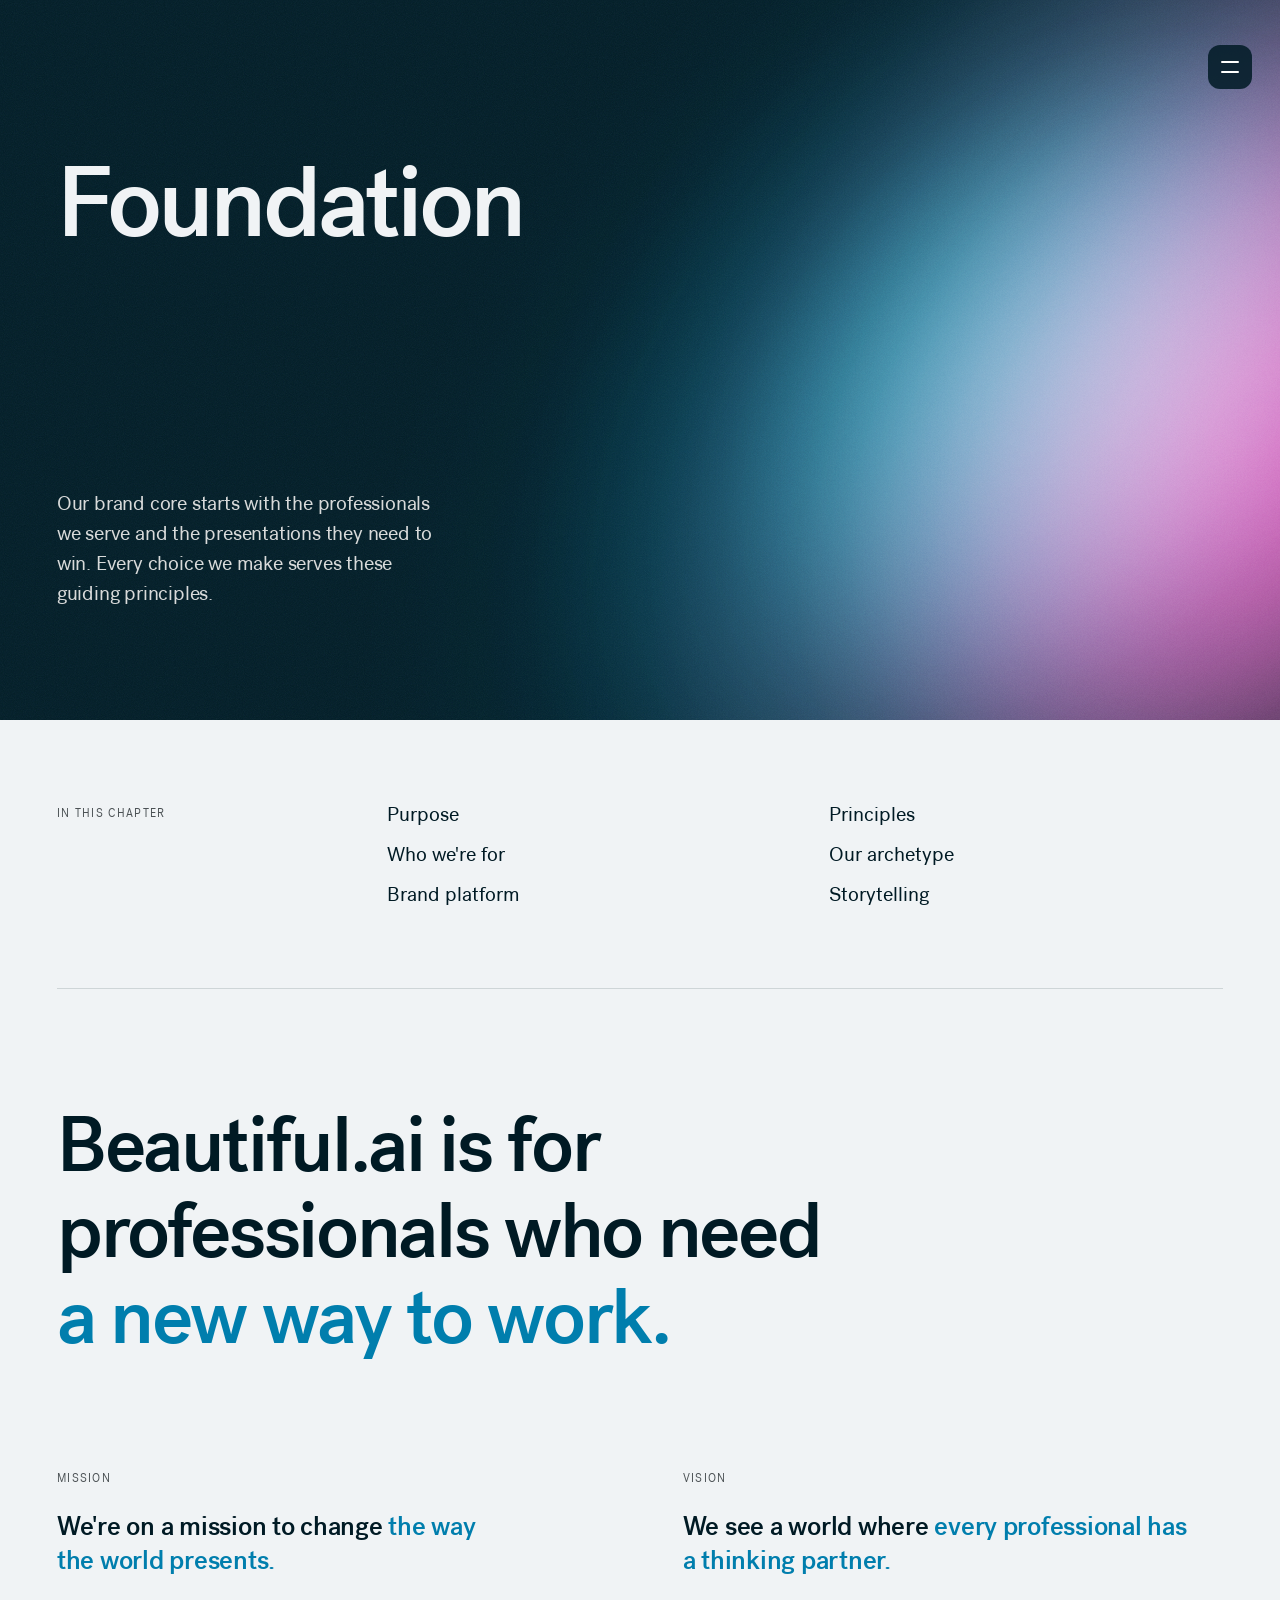
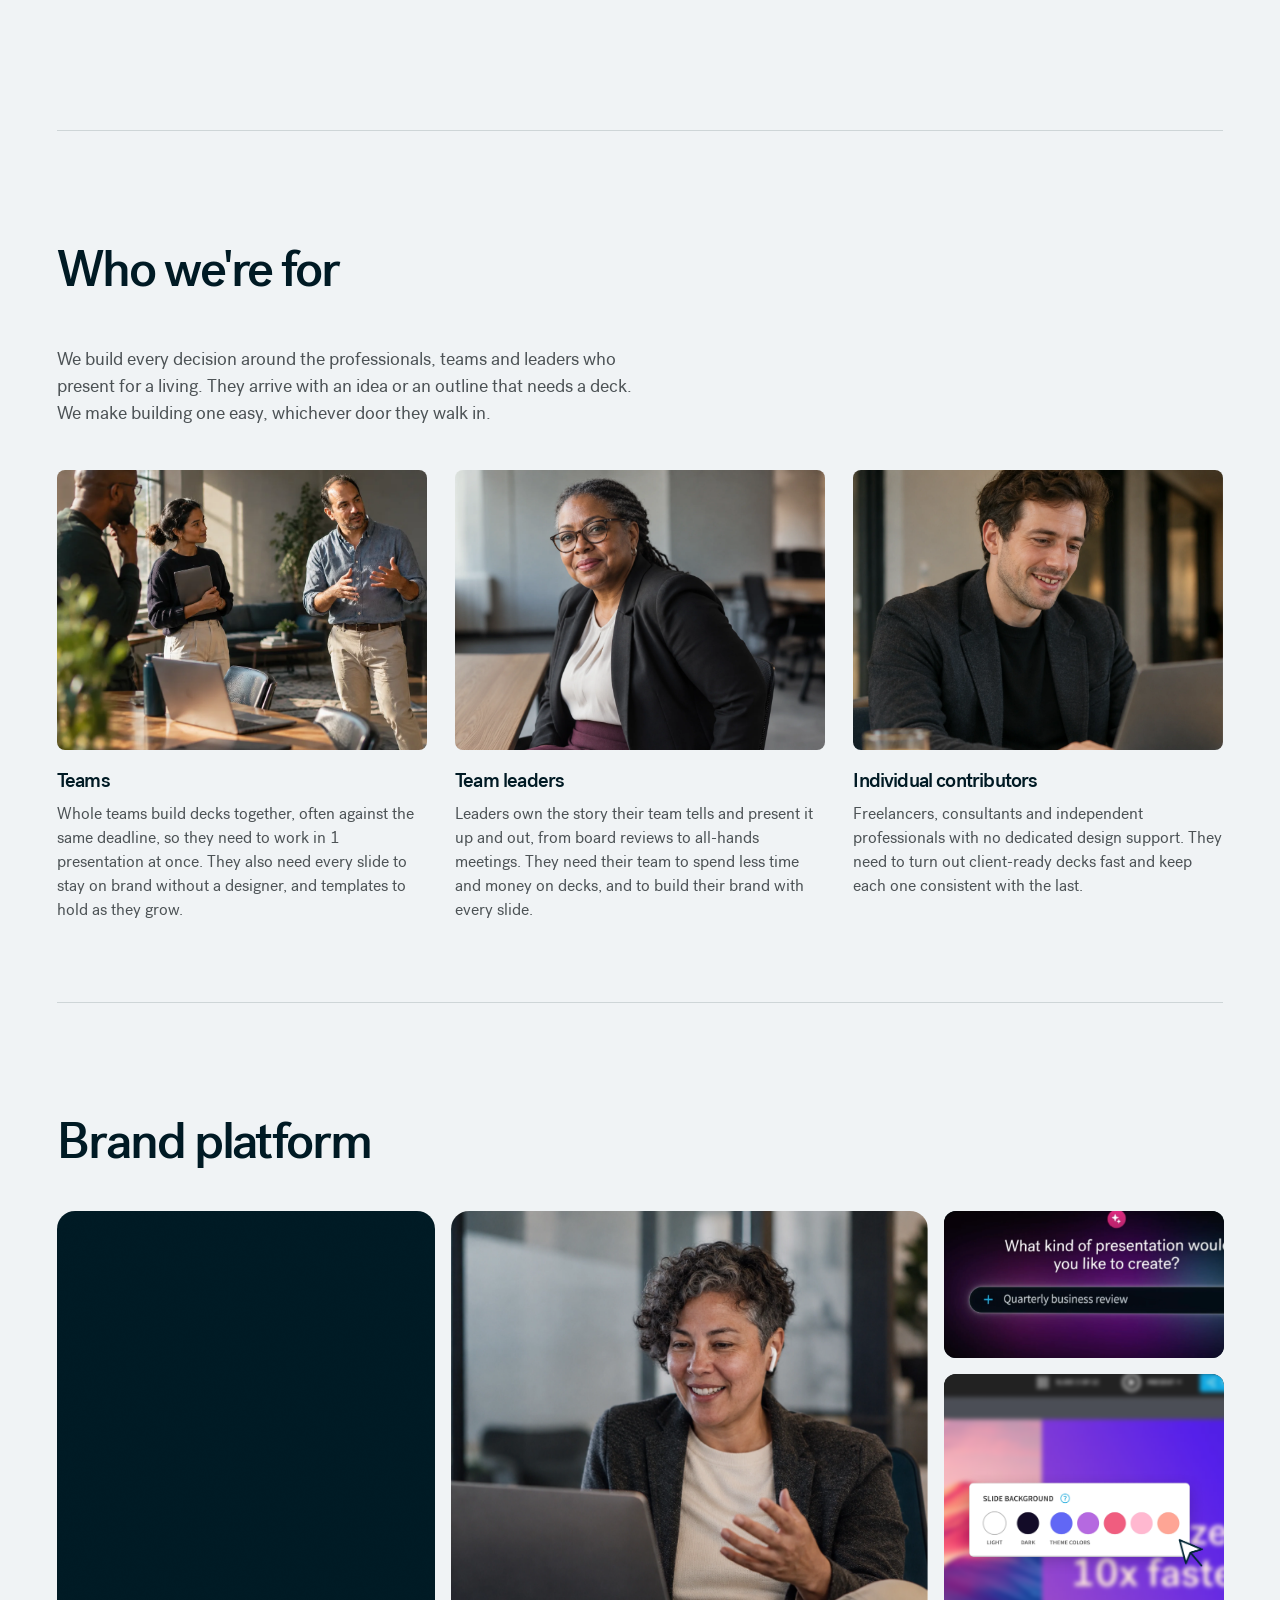
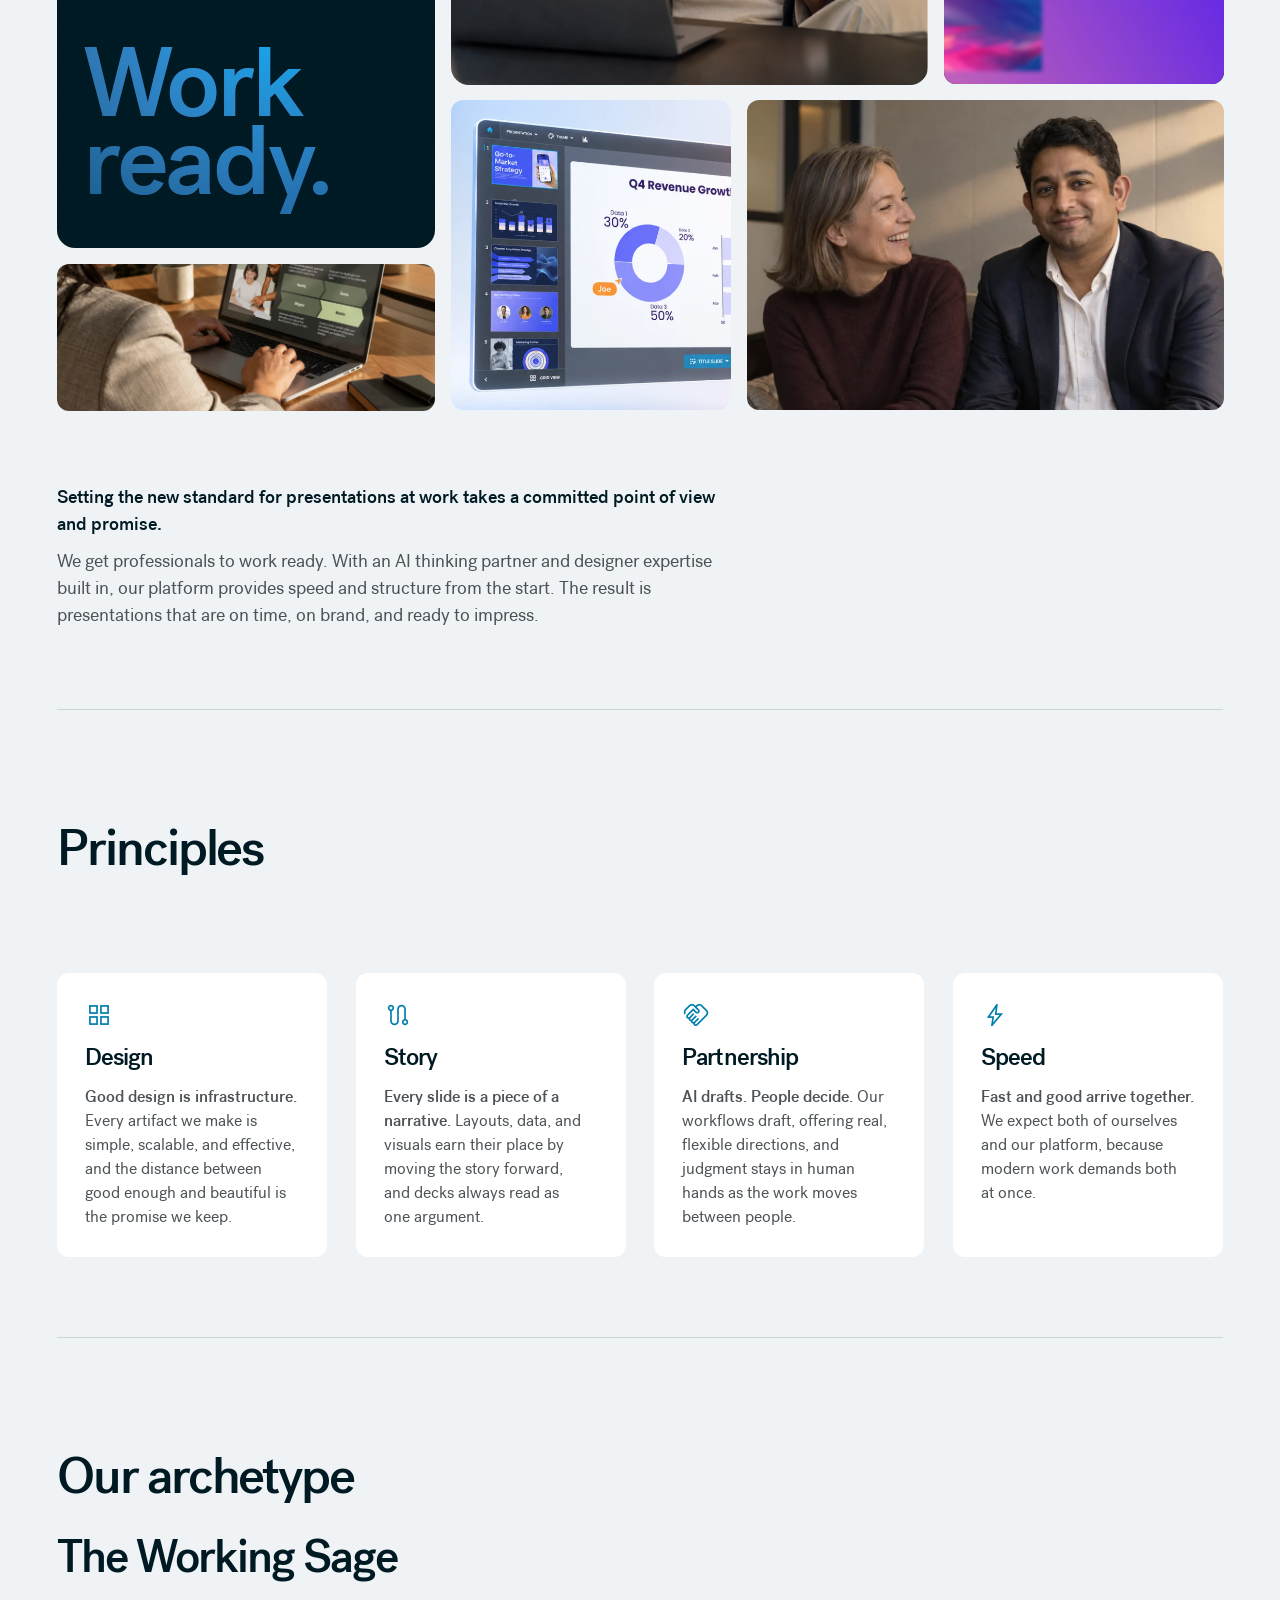
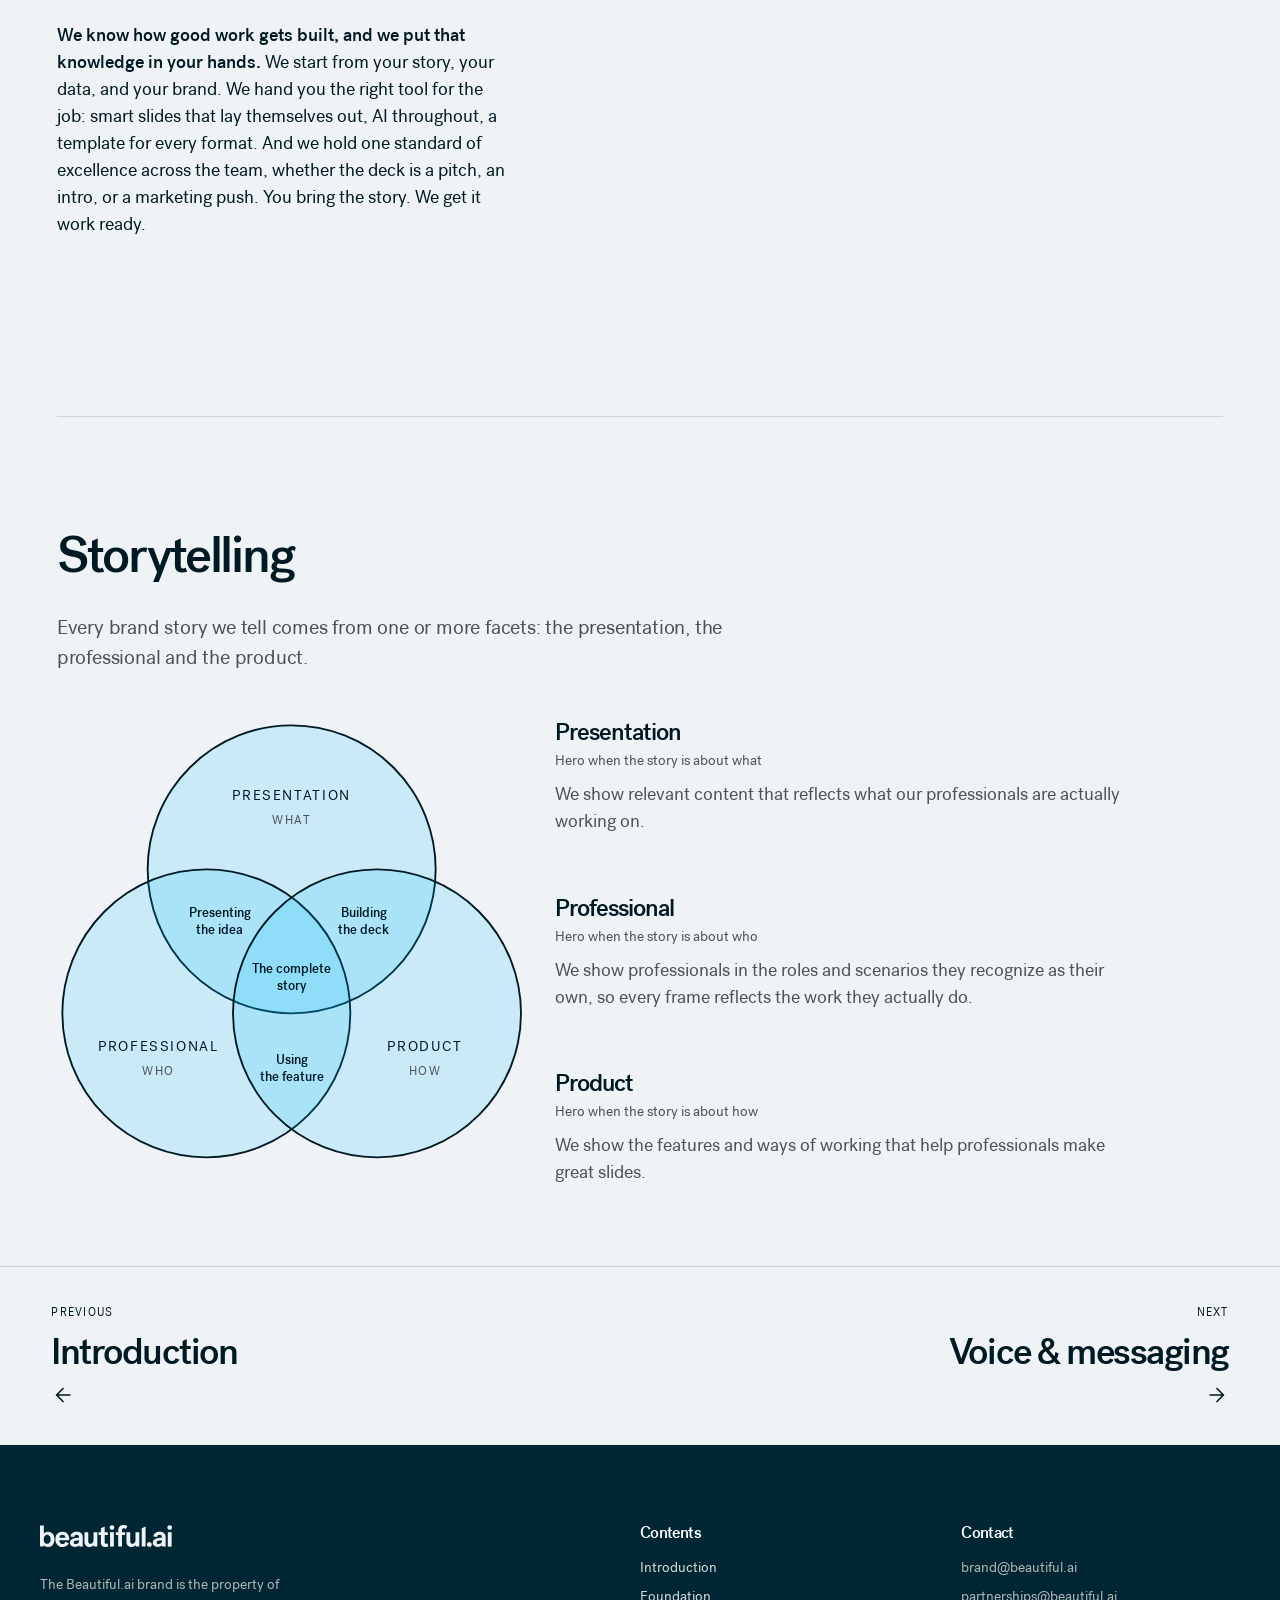
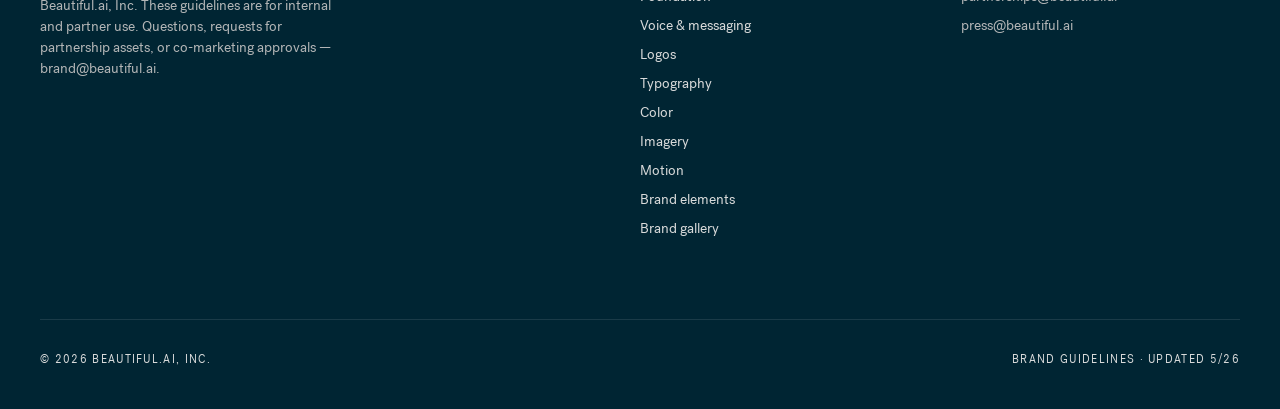
==== beautifulai/01-foundation.html @ 423045b8 "Major split of AD page to more sections" ====
<!DOCTYPE html>
<html lang="en">
<head>
<meta charset="UTF-8">
<meta name="viewport" content="width=device-width, initial-scale=1.0">
<title>Foundation — Beautiful.ai Brand Guidelines</title>
<meta name="description" content="Guidance for setting the new standard for AI presentations.">
<meta property="og:type" content="website">
<meta property="og:title" content="Foundation — Beautiful.ai Brand Guidelines">
<meta property="og:description" content="Guidance for setting the new standard for AI presentations.">
<meta property="og:url" content="https://dannychung1.github.io/beautiful-ai/">
<meta property="og:image" content="https://dannychung1.github.io/beautiful-ai/assets/og-image.png">
<meta property="og:image:width" content="1200">
<meta property="og:image:height" content="630">
<meta property="og:image:alt" content="Beautiful.ai Brand Guidelines cover">
<meta name="twitter:card" content="summary_large_image">
<link rel="stylesheet" href="colors_and_type.css?v=213">
<link rel="stylesheet" href="styles.css?v=213">
<link rel="stylesheet" href="photography.css?v=200">
<link rel="stylesheet" href="white-ground.css?v=213">
<link rel="stylesheet" href="ds-restyle.css?v=305">
<link rel="stylesheet" href="https://fonts.googleapis.com/css2?family=Material+Symbols+Outlined:opsz,wght,FILL,GRAD@24,300,0,0">
<script src="image-slot.js?v=130"></script>
<template id="__bundler_thumbnail"><svg viewBox="0 0 120 120" xmlns="http://www.w3.org/2000/svg"><rect width="120" height="120" fill="#001A24"></rect><circle cx="30" cy="26" r="34" fill="#B4379B" opacity="0.85"></circle><text x="36" y="76" font-family="system-ui, sans-serif" font-size="38" font-weight="600" fill="#F0F3F5">b</text><text x="58" y="76" font-family="system-ui, sans-serif" font-size="38" font-weight="600" fill="#52D0FF">.</text></svg></template>
</head>
<body class="subpage">
<button class="nav-fab" aria-label="Toggle navigation" onclick="toggleNav()"><span class="fab-label">Contents</span><span class="nav-burger"><i></i><i></i></span></button>
<header class="sidenav collapsed">
  <nav>
    <a href="index.html">Introduction</a>
    <a href="01-foundation.html" class="active" aria-current="page">Foundation</a>
    <a href="voice-messaging.html">Voice &amp; messaging</a>
    <a href="02-logos.html">Logos</a>
    <a href="03-typography.html">Typography</a>
    <a href="04-color.html">Color</a>
    <a href="05-art-direction.html">Imagery</a>
    <a href="motion.html">Motion</a>
    <a href="brand-elements.html">Brand elements</a>
    <a href="06-brand-in-use.html">Brand gallery</a>
    <a class="nav-tool" href="Prompt builder.html"><span class="material-symbols-outlined" aria-hidden="true">auto_awesome</span>Photo prompt builder</a>
  </nav>
  <div class="nav-version">Brand Guidelines · Updated 5/26</div>
</header>
<section class="section dark" id="compass" data-screen-label="03 Foundation">
  <div class="chapter-hero"><div class="wrap"><div class="ch-head"><div><h2>Foundation</h2></div></div></div></div>
  <div class="wrap">
    <div class="section-head"><p class="lede">Our brand core starts with the professionals we serve and the presentations they need to win. Every choice we make serves these guiding principles.</p></div>
    <div class="ch-lead ch-lead-sec" data-intro-after><div class="sub-head" id="purpose" data-nav-label="Purpose"></div><p class="ch-lead-text">Beautiful.ai is for professionals who need <em>a new way to work.</em></p></div>

    <div class="mv-pair">
      <p class="mv-item" id="mission" style="max-width:473px;width:456px;height:125px"><span class="eyebrow mv-label">Mission</span>We're on a mission to change <em>the way the world presents.</em></p>
      <p class="mv-item" id="vision" style="max-width:602px;width:522px;height:126px"><span class="eyebrow mv-label">Vision</span>We see a world where <em style="color:var(--color-link)">every professional has a thinking partner.</em></p>
    </div>

    <div class="compass-stack">
      <div class="cx-row cx-solo" id="audience">
        <div>
          <div class="sub-head"><h2>Who we're for</h2></div>
          <p class="cx-note">We build every decision around the professionals, teams and leaders who present for a living. They arrive with an idea or an outline that needs a deck. We make building one easy, whichever door they walk in.</p>
          <div class="aud-cols">
            <figure class="aud-card">
              <div class="ac-frame"><img src="assets/audience-teams.webp" alt="A team talks through a deck together in a sunlit loft office" style="object-position:8% 50%;transform:scale(1.2);transform-origin:50% 45%"></div>
              <figcaption>
                <span class="ac-t">Teams</span>
                <span class="ac-x">Whole teams build decks together, often against the same deadline, so they need to work in 1 presentation at once. They also need every slide to stay on brand without a designer, and templates to hold as they grow.</span>
              </figcaption>
            </figure>
            <figure class="aud-card">
              <div class="ac-frame"><img src="assets/audience-leaders-3.webp" alt="A team leader smiles at her desk in a bright office" style="object-position:50% 30%"></div>
              <figcaption>
                <span class="ac-t">Team leaders</span>
                <span class="ac-x">Leaders own the story their team tells and present it up and out, from board reviews to all-hands meetings. They need their team to spend less time and money on decks, and to build their brand with every slide.</span>
              </figcaption>
            </figure>
            <figure class="aud-card">
              <div class="ac-frame"><img src="assets/audience-individual-5.webp" alt="An independent professional smiles while working on a laptop" style="object-position:50% 25%"></div>
              <figcaption>
                <span class="ac-t">Individual contributors</span>
                <span class="ac-x">Freelancers, consultants and independent professionals with no dedicated design support. They need to turn out client-ready decks fast and keep each one consistent with the last.</span>
              </figcaption>
            </figure>
          </div>
        </div>
      </div>
    </div>

  </div>
</section>

<!-- ════════════════════════════════════════════════
     TAGLINE STATEMENT — REAL WORK READY
     ════════════════════════════════════════════════ -->

<section class="tagline-page" id="realwork" data-screen-label="04 Our position">
  <div class="sub-head tp-label"><h2>Brand platform</h2></div>
  <style>.wrb{display:grid;gap:16px;grid-template-columns:repeat(12,minmax(0,1fr));--r:clamp(80px,11.5vw,166px);grid-auto-rows:var(--r);margin:0 0 var(--gut,16px)}.wrb .t{position:relative;overflow:hidden;border-radius:var(--radius-l);background:var(--color-neutral-lightest)}.wrb .t.lg{border-radius:var(--radius-xl)}.wrb .t>img{position:absolute;inset:0;width:100%;height:100%;object-fit:cover;display:block}.wrb .t.sl{background:var(--color-neutral-darkest);perspective:900px}.wrb .t.sl>img.s{inset:auto;left:50%;top:50%;width:72%;height:auto;aspect-ratio:16/9;object-fit:cover;border-radius:var(--radius-xs);transform:translate(-50%,-50%) rotateY(-12deg) rotateX(5deg);box-shadow:0 18px 40px rgba(0,26,36,.55)}.wrb .free{container-type:inline-size;display:grid;align-content:end}.wrb .free p{margin:0;font-weight:700;letter-spacing:-0.045em;font-size:clamp(48px,34cqi,240px)}@media(max-width:700px){.wrb{grid-template-columns:repeat(6,minmax(0,1fr));--r:28vw}.wrb>*{grid-column:auto/span 3!important;grid-row:auto/span 1!important}.wrb>.free,.wrb>.lg{grid-column:1/-1!important;grid-row:auto/span 2!important}}.wrb .t{background:var(--color-white)}.wrb .word{position:relative;container-type:inline-size;display:grid;align-content:end;padding:clamp(16px,3vw,48px);background:var(--color-neutral-darkest);color:var(--color-white);isolation:isolate}.wrb .word p{margin:0;color:var(--color-white);font-weight:700;line-height:0.95;letter-spacing:-0.04em;font-size:clamp(40px,30cqi,200px)}.wrb .word.shine::before{content:"";position:absolute;inset:0;z-index:-1;pointer-events:none;background:radial-gradient(55% 40% at 92% 6%,color-mix(in oklch,var(--color-blue) 70%,transparent),transparent 70%),radial-gradient(70% 55% at 80% 18%,color-mix(in oklch,var(--color-magenta) 35%,transparent),transparent 72%),linear-gradient(225deg,color-mix(in oklch,var(--color-blue) 22%,transparent),transparent 60%);filter:blur(18px)}@media(max-width:700px){.wrb>.word{grid-column:1/-1!important;grid-row:auto/span 2!important}}.wrb .word[data-spots-text]{background:var(--color-neutral-darkest)!important}.wrb .word[data-spots-text] .cover-mark,.wrb .word[data-spots-text] .cover-dither{visibility:hidden!important}.wrb .word[data-spots-text]>p{position:relative;z-index:3;background:var(--wr-spots,linear-gradient(125deg,var(--color-blue),var(--color-magenta)))!important;background-size:100% 100%!important;background-position:0 0!important;-webkit-background-clip:text!important;background-clip:text!important;color:transparent!important;transition:none!important}.wrb>.t.still:hover>img{scale:1!important}.wrb .t>img.wr-pop{inset:auto;left:-2%;bottom:6%;width:104%;height:auto;object-fit:contain;z-index:2}</style><div class="wrb g R">
<div class="t word lg shine" data-spots-text style="grid-column:1/5;grid-row:1/5"><p>Work<br>ready.</p></div>
<div class="t lg" style="grid-column:5/10;grid-row:1/4"><img src="assets/story-pro-video-call.webp" alt="A professional talks through her deck on a video call" style="object-position:50% 30%;transform:scaleX(-1)"></div>
<div class="t still" style="grid-column:10/13;grid-row:1/2;background:var(--color-neutral-darkest);perspective:900px"><img src="assets/prod-ai-prompt-qbr.webp" alt="Starting a quarterly business review from a prompt with Create with AI" style="object-position:50% 39%;transform:scale(1.6) rotateY(-12deg) rotateX(5deg);transform-origin:30% 55%;inset:auto;left:11%;top:-1%;width:82%;height:88%"></div>
<div class="t" style="grid-column:10/13;grid-row:2/4;background:var(--color-neutral-darker)"><img src="assets/prod-editor-visualize.webp" alt="A slide open in the editor" style="object-position:30% 50%;filter:blur(2px);transform:scale(1.04)"><img class="wr-pop" src="assets/prod-ui-slide-background.webp" alt="The slide background picker with theme colors" style="left:3%;top:31%;bottom:auto;width:91%"></div>
<div class="t" style="grid-column:5/8;grid-row:4/6;container-type:size"><img src="assets/story-product-editor-q4.webp" alt="The editor with 2 collaborators on a chart" style="inset:auto;top:-20cqh;left:calc(max(6cqh, (100cqw - 126.5cqh) / 2) - 37.5cqh);width:200cqh;height:150cqh;max-width:none"></div>
<div class="t" style="grid-column:8/13;grid-row:4/6"><img src="assets/story-pro-pair-sofa.webp" alt="2 professionals review a deck together"></div>
<div class="t" style="grid-column:1/5;grid-row:5/6"><img src="assets/story-pro-hands-keyboard.webp?v=2" alt="A professional's hands on the keyboard as she finishes a slide" style="object-position:52% 74%;transform:scale(1.5);transform-origin:52% 74%"></div>
</div>
  <style>#realwork{background:var(--color-neutral-lightest)}.wrb .word.shine::before{display:none}.wrb .word p{background-size:200% 200%!important;background-position:var(--sx,30%) var(--sy,40%)!important;transition:background-position .9s cubic-bezier(.2,.8,.2,1)}.wrb .word{padding:clamp(12px,2vw,32px)!important}.wrb .word p{font-size:clamp(48px,30cqi,240px)!important;font-weight:500;letter-spacing:-0.03em;line-height:0.8;padding-bottom:0.22em!important;background:radial-gradient(80% 70% at 20% 25%,var(--color-blue),transparent 75%),radial-gradient(80% 80% at 85% 85%,var(--color-magenta),transparent 75%),linear-gradient(125deg,var(--color-blue),var(--color-magenta));-webkit-background-clip:text;background-clip:text;color:transparent!important;padding-bottom:0.06em}.wrb-light .word{background:var(--color-white)!important;box-shadow:var(--shadow-xxsmall)}.wrb+.wrb{margin-top:var(--space-64,64px)}.wrb{perspective:1400px}.wrb>.t>img{transition:scale .6s cubic-bezier(.2,.8,.2,1)}.wrb>.t:hover>img{scale:1.025}.wrb>.t.sl:hover>img.s{scale:1.018}.wrb>.t.sl:hover>img.bg{scale:1}@media(prefers-reduced-motion:reduce){.wrb>.t:hover>img{scale:1}}.wrb>.t{transform-style:preserve-3d}.wrb>.t{transition:transform .6s cubic-bezier(.2,.7,.2,1);will-change:transform}@media(prefers-reduced-motion:reduce){.wrb>.t{transition:none;transform:none!important}}</style><script>(()=>{if(matchMedia("(prefers-reduced-motion: reduce)").matches)return;document.querySelectorAll(".wrb>.t:not(.still)").forEach(t=>{t.addEventListener("pointermove",ev=>{const r=t.getBoundingClientRect(),x=(ev.clientX-r.left)/r.width-.5,y=(ev.clientY-r.top)/r.height-.5;t.style.transition="transform .18s cubic-bezier(.2,.8,.2,1)";t.style.transform=`rotateX(${-y*4}deg) rotateY(${x*4}deg) translateZ(0) scale(1.01)`});if(t.classList.contains("word")){const p=t.querySelector("p");t.addEventListener("pointermove",ev=>{const r=t.getBoundingClientRect();p.style.setProperty("--sx",(100-((ev.clientX-r.left)/r.width)*100).toFixed(1)+"%");p.style.setProperty("--sy",(100-((ev.clientY-r.top)/r.height)*100).toFixed(1)+"%")});t.addEventListener("pointerleave",()=>{p.style.removeProperty("--sx");p.style.removeProperty("--sy")})}t.addEventListener("pointerleave",()=>{t.style.transition="transform .7s cubic-bezier(.3,1.2,.4,1)";t.style.transform=""})})})()</script>
  <div class="tp-body">
    <p><span class="tp-lead">Setting the new standard for presentations at work takes a committed point of view and promise.</span> We get professionals to work ready. With an AI thinking partner and designer expertise built in, our platform provides speed and structure from the start. The result is presentations that are on time, on brand, and ready to impress.</p>
  </div>
</section>



<!-- ════════════════════════════════════════════════
     PRINCIPLES — HOW WE WORK
     ════════════════════════════════════════════════ -->

<section class="section dark" id="values" data-screen-label="05 Principles">
  <div class="wrap">
    <div class="sub-head"><h2>Principles</h2></div>
    <style>
    /* principles as 4 cards: 4 tiles span 3 columns each, 12px radius, white foreground on Gallery Grey */
    #values #principles{display:grid!important;grid-template-columns:repeat(12,minmax(0,1fr));gap:var(--gut,24px)}
    #values #principles .value-row{grid-column:span 3;display:flex!important;flex-direction:column;gap:var(--space-4,16px)!important;margin:0!important;padding:clamp(24px,2.2vw,32px)!important;background:var(--white);border:0;border-radius:12px;box-shadow:none}
    #values #principles .value-row+.value-row{margin-top:0!important}
    #values #principles .value-row>*{grid-column:auto!important;max-width:none;margin-top:0!important}
    #values #principles .vr-head{flex-direction:column;align-items:flex-start;gap:var(--space-4,16px)}
    #values #principles .vr-head .material-symbols-outlined{font-size:28px;transform:none}
    #values #principles .vr-desc{font-size:var(--text-body-m,1rem)}
    @media (max-width:1100px){#values #principles .value-row{grid-column:span 6}}
    @media (max-width:640px){#values #principles .value-row{grid-column:1/-1}}
    </style>
    <div class="compass-stack">
      <div class="cx-row cx-solo">
        <div class="value-list" id="principles">
          <div class="value-row">
            <div class="vr-head"><span class="material-symbols-outlined" aria-hidden="true">grid_view</span><span class="vr-name">Design</span></div>
            <p class="vr-desc"><strong>Good design is infrastructure.</strong> Every artifact we make is simple, scalable, and effective, and the distance between good enough and beautiful is the promise we keep.</p>
          </div>
          <div class="value-row">
            <div class="vr-head"><span class="material-symbols-outlined" aria-hidden="true">route</span><span class="vr-name">Story</span></div>
            <p class="vr-desc"><strong>Every slide is a piece of a narrative.</strong> Layouts, data, and visuals earn their place by moving the story forward, and decks always read as one argument.</p>
          </div>
          <div class="value-row">
            <div class="vr-head"><span class="material-symbols-outlined" aria-hidden="true">handshake</span><span class="vr-name">Partnership</span></div>
            <p class="vr-desc"><strong>AI drafts. People decide.</strong> Our workflows draft, offering real, flexible directions, and judgment stays in human hands as the work moves between people.</p>
          </div>
          <div class="value-row">
            <div class="vr-head"><span class="material-symbols-outlined" aria-hidden="true">bolt</span><span class="vr-name">Speed</span></div>
            <p class="vr-desc"><strong>Fast and good arrive together.</strong> We expect both of ourselves and our platform, because modern work demands both at once.</p>
          </div>
        </div>
      </div>
    </div>
  </div>
</section>

<!-- ════════════════════════════════════════════════
     BRAND ARCHETYPE — THE WORKING SAGE
     ════════════════════════════════════════════════ -->

<section class="section" id="archetype" data-screen-label="06 Brand archetype">
  <div class="wrap">
    <div class="sub-head"><h2>Our archetype</h2></div>
    <div class="arch-split">
      <div class="arch-lead">
        <p class="arch-name">The Working Sage</p>
        <p><strong>We know how good work gets built, and we put that knowledge in your hands.</strong> We start from your story, your data, and your brand. We hand you the right tool for the job: smart slides that lay themselves out, AI throughout, a template for every format. And we hold one standard of excellence across the team, whether the deck is a pitch, an intro, or a marketing push. You bring the story. We get it work ready.</p>
      </div>
      <div class="arch-refs-col">
      <div class="arch-refs">
        <figure><img class="pos-banks" src="assets/ref-banks.jpg" alt="Dr. Louise Banks"><figcaption><span class="ar-name">Dr. Louise Banks</span><span class="ar-src">Arrival (2016)</span><p class="ar-role">Meaning, made usable. Decodes a language no one has read and gives it a structure the command room can act on.</p></figcaption></figure>
        <figure><img src="assets/ref-q.jpg" alt="Q"><figcaption><span class="ar-name">Q</span><span class="ar-src">Bond films</span><p class="ar-role">Ready before you are. Hands you the exact instrument for the job, tested long before the mission.</p></figcaption></figure>
        <figure><img src="assets/ref-sydney.jpg" alt="Sydney Adamu"><figcaption><span class="ar-name">Sydney Adamu</span><span class="ar-src">The Bear (2022)</span><p class="ar-role">Knowledge in motion. Raises the standard across the team, mid-service, without slowing it down.</p></figcaption></figure>
      </div>
      </div>
    </div>
  </div>
</section>


<!-- ════════════════════════════════════════════════
     LOGO
     ════════════════════════════════════════════════ -->

<!-- ════════════════════════════════════════════════
     STORYTELLING — THE THREE LAYERS
     ════════════════════════════════════════════════ -->

<section class="storyhero" id="story" data-screen-label="08 Storytelling">
  <div class="wrap"><div class="sub-head"><h2>Storytelling</h2></div></div>
  <div class="wrap">
    <div class="section-head">
      <p class="lede">Every brand story we tell comes from one or more facets: the presentation, the professional and the product.</p>
    </div>
    <div class="venn-diagram"><div class="vd-figure"><svg viewBox="6 7 88 83" role="img" aria-label="3 overlapping facets: presentation, professional and product. Where they overlap, the story combines them."><circle class="vd-c vd-brand" cx="50" cy="35" r="27"></circle><circle class="vd-c vd-product" cx="34" cy="62" r="27"></circle><circle class="vd-c vd-content" cx="66" cy="62" r="27"></circle><text class="vd-l" x="50" y="22">Presentation</text><text class="vd-t" x="50" y="26.5">What</text><text class="vd-l" x="25" y="69">Professional</text><text class="vd-t" x="25" y="73.5">Who</text><text class="vd-l" x="75" y="69">Product</text><text class="vd-t" x="75" y="73.5">How</text><text class="vd-o" x="36.5" y="44"><tspan x="36.5" dy="0">Presenting</tspan><tspan x="36.5" dy="3.2">the idea</tspan></text><text class="vd-o" x="63.5" y="44"><tspan x="63.5" dy="0">Building</tspan><tspan x="63.5" dy="3.2">the deck</tspan></text><text class="vd-o" x="50" y="71.5"><tspan x="50" dy="0">Using</tspan><tspan x="50" dy="3.2">the feature</tspan></text><text class="vd-o" x="50" y="54.5"><tspan x="50" dy="0">The complete</tspan><tspan x="50" dy="3.2">story</tspan></text><circle class="vd-hit" cx="36.5" cy="45.5" r="6.5" tabindex="0" role="button" aria-label="Presenting the idea: We show a pro sharing or talking through their deck." data-name="Presenting the idea" data-mix="Presentation + Professional" data-desc="We show a pro sharing or talking through their deck."></circle><circle class="vd-hit" cx="63.5" cy="45.5" r="6.5" tabindex="0" role="button" aria-label="Building the deck: We show slides coming together in our platform." data-name="Building the deck" data-mix="Presentation + Product" data-desc="We show slides coming together in our platform."></circle><circle class="vd-hit" cx="50" cy="73" r="6.5" tabindex="0" role="button" aria-label="Using the feature: We show a pro working in our product, with the screen as the hero." data-name="Using the feature" data-mix="Professional + Product" data-desc="We show a pro working in our product, with the screen as the hero."></circle><circle class="vd-hit" cx="50" cy="56" r="6.5" tabindex="0" role="button" aria-label="The complete story: We show a pro using the feature to present the idea." data-name="The complete story" data-mix="All 3 facets" data-desc="We show a pro using the feature to present the idea."></circle></svg><div class="vd-tip" role="tooltip"><span class="vd-ov-name"></span><span class="vd-ov-mix"></span><p></p></div></div><div class="vd-key"><div class="vd-item l-content"><span class="vd-name">Presentation</span><span class="vd-when">Hero when the story is about what</span><p>We show relevant content that reflects what our professionals are actually working on.</p></div><div class="vd-item l-brand"><span class="vd-name">Professional</span><span class="vd-when">Hero when the story is about who</span><p>We show professionals in the roles and scenarios they recognize as their own, so every frame reflects the work they actually do.</p></div><div class="vd-item l-product"><span class="vd-name">Product</span><span class="vd-when">Hero when the story is about how</span><p>We show the features and ways of working that help professionals make great slides.</p></div></div></div>
  </div>
</section>

<script>(function(){var f=document.querySelector('.vd-figure');if(!f)return;var tip=f.querySelector('.vd-tip');function show(c){var r=f.getBoundingClientRect(),b=c.getBoundingClientRect();tip.children[0].textContent=c.dataset.name;tip.children[1].textContent=c.dataset.mix;tip.children[2].textContent=c.dataset.desc;tip.classList.add('is-on');var x=b.left+b.width/2-r.left,w=tip.offsetWidth;tip.style.left=Math.max(0,Math.min(r.width-w,x-w/2))+'px';tip.style.top=(b.bottom-r.top+10)+'px';}function hide(){tip.classList.remove('is-on')}f.querySelectorAll('.vd-hit').forEach(function(c){c.addEventListener('mouseenter',function(){show(c)});c.addEventListener('focus',function(){show(c)});c.addEventListener('mouseleave',hide);c.addEventListener('blur',hide)});})();</script>
<nav class="chapter-nav" aria-label="Chapter navigation">
  <a class="cn-cell cn-prev" href="index.html">
    <span class="cn-dir">Previous</span>
    <span class="cn-title">Introduction</span>
    <span class="cn-arrow material-symbols-outlined" aria-hidden="true">arrow_back</span>
  </a>
  <a class="cn-cell cn-next" href="voice-messaging.html">
    <span class="cn-dir">Next</span>
    <span class="cn-title">Voice &amp; messaging</span>
    <span class="cn-arrow material-symbols-outlined" aria-hidden="true">arrow_forward</span>
  </a>
</nav>
<footer class="footer" data-screen-label="16 Footer">
  <div class="footer-grid">
    <div>
      <img src="assets/beautifulai-logo-white.svg" alt="Beautiful.ai" style="height:22px;margin-bottom:20px">
      <p style="font-size:var(--text-body-s,0.875rem);color:var(--neutral-light);max-width:38ch;margin:0">
        The Beautiful.ai brand is the property of Beautiful.ai, Inc. These
        guidelines are for internal and partner use. Questions, requests for
        partnership assets, or co-marketing approvals — brand@beautiful.ai.
      </p>
    </div>
    <div>
      <h5>Contents</h5>
      <ul>
        <li><a href="index.html">Introduction</a></li>
        <li><a href="01-foundation.html">Foundation</a></li>
        <li><a href="voice-messaging.html">Voice &amp; messaging</a></li>
        <li><a href="02-logos.html">Logos</a></li>
        <li><a href="03-typography.html">Typography</a></li>
        <li><a href="04-color.html">Color</a></li>
        <li><a href="05-art-direction.html">Imagery</a></li>
        <li><a href="motion.html">Motion</a></li>
        <li><a href="brand-elements.html">Brand elements</a></li>
        <li><a href="06-brand-in-use.html">Brand gallery</a></li>
      </ul>
    </div>
    
    <div>
      <h5>Contact</h5>
      <ul>
        <li>brand@beautiful.ai</li>
        <li>partnerships@beautiful.ai</li>
        <li>press@beautiful.ai</li>
      </ul>
    </div>
  </div>
  <div class="footer-bottom">
    <span>© 2026 Beautiful.ai, Inc.</span>
    <span>Brand Guidelines · Updated 5/26</span>
  </div>
</footer>
<script src="site.js?v=150"></script>
<script>
(function(){
  const sec=document.getElementById('realwork');if(!sec)return;
  if(window.matchMedia('(prefers-reduced-motion: reduce)').matches)return;
  let ticking;
  function move(){
    const r=sec.getBoundingClientRect();
    if(r.bottom<0||r.top>window.innerHeight)return;
    const p=(window.innerHeight/2-(r.top+r.height/2))/window.innerHeight;
    sec.style.setProperty('--par',(p*120).toFixed(1)+'px');
  }
  window.addEventListener('scroll',function(){if(ticking)return;ticking=requestAnimationFrame(function(){ticking=null;move();});},{passive:true});
  window.addEventListener('resize',move);move();
})();
</script>
<script src="wr-spread.js?v=130"></script>
<script src="wr-arrange.js?v=130"></script>
<script src="ch-spots.js?v=26"></script><script>(()=>{const t=document.querySelector(".wrb .word[data-spots-text]");if(!t)return;const p=t.querySelector("p");function tick(){const a=t.querySelector(".cover-mark:not(.alt)"),b=t.querySelector(".cover-mark.alt");if(a&&b){const pr=p.getBoundingClientRect(),ra=a.getBoundingClientRect(),rb=b.getBoundingClientRect();const c=r=>[((r.left+r.width/2-pr.left)/pr.width*100).toFixed(1),((r.top+r.height/2-pr.top)/pr.height*100).toFixed(1)];const A=c(ra),B=c(rb),sa=(ra.width/pr.width*45).toFixed(0),sb=(rb.width/pr.width*45).toFixed(0);p.style.setProperty("--wr-spots",`radial-gradient(${sa}% ${sa*pr.width/pr.height|0}% at ${A[0]}% ${A[1]}%,#00B9FF,transparent 70%),radial-gradient(${sb}% ${sb*pr.width/pr.height|0}% at ${B[0]}% ${B[1]}%,#DB2475,transparent 70%),linear-gradient(125deg,color-mix(in oklch,#00B9FF 35%,#001A24),color-mix(in oklch,#DB2475 35%,#001A24))`)}requestAnimationFrame(tick)}requestAnimationFrame(tick)})()</script>
<script src="rhythm.js?v=13"></script>
<script src="site-reveal.js?v=1"></script>
<script>window.COPY_EDITS = /*EDITMODE-BEGIN*/{}/*EDITMODE-END*/;</script>
<script src="copy-edit.js?v=2" defer></script>
</body>
</html>
---- beautifulai/colors_and_type.css ----
/**
 * BAI Design System — Colors & Typography
 * Source: Marketing DS (Relume v3.6) Figma file
 *
 * Fonts: Post Grotesk (local files in fonts/) for everything — no other typefaces.
 */

@import url('https://fonts.googleapis.com/css2?family=Material+Symbols+Outlined:opsz,wght,FILL,GRAD@20..48,100..700,0..1,-50..200');

@import url('bai-spotlight.css');

/* Post Grotesk — brand font files */
@font-face {
  font-family: 'Post Grotesk';
  src: url('fonts/PostGrotesk-Light.woff') format('woff');
  font-weight: 300;
  font-style: normal;
  font-display: swap;
}
@font-face {
  font-family: 'Post Grotesk';
  src: url('fonts/PostGrotesk-Book.woff') format('woff');
  font-weight: 400;
  font-style: normal;
  font-display: swap;
}
@font-face {
  font-family: 'Post Grotesk';
  src: url('fonts/PostGrotesk-Medium.woff') format('woff');
  font-weight: 500;
  font-style: normal;
  font-display: swap;
}
@font-face {
  font-family: 'Post Grotesk';
  src: url('fonts/PostGrotesk-Bold.woff') format('woff');
  font-weight: 700;
  font-style: normal;
  font-display: swap;
}


/* ─────────────────────────────────────────────
   PRIMITIVE COLOR TOKENS
   Source: Figma Variables panel (confirmed May 2026)
   ───────────────────────────────────────────── */
:root {
  /* Neutrals — confirmed from Figma Variables panel */
  --color-white:                  #FFFFFF;
  --color-neutral-lightest:       #F0F3F5;
  --color-neutral-lighter:        #D8DADA;
  --color-neutral-light:          #B2B5B6;
  --color-neutral:                #7F8486;
  --color-neutral-dark:           #4C5255;
  --color-neutral-darker:         #192125;
  --color-neutral-darkest:        #001A24;

  /* Blues — confirmed from Figma Variables panel + logo SVG */
  --color-blue-lightest:          #E5F8FF;
  --color-blue-lighter:           #CCF1FF;
  --color-blue-light:             #52D0FF;
  --color-blue:                   #00B9FF; /* PRIMARY accent ★ */
  --color-blue-dark:              #0094CC;
  --color-blue-darker-rollover:   #007EAD;
  --color-blue-darker:            #004A66;
  --color-blue-darkest:           #002533;

  /* Oranges — confirmed from Figma Variables panel */
  --color-orange-lightest:        #FFEFEC;
  --color-orange-lighter:         #FFDFDA;
  --color-orange-light:           #FF917E;
  --color-orange:                 #FF6347;
  --color-orange-dark:            #CC4F38;
  --color-orange-darker:          #66271C;
  --color-orange-darkest:         #4C1D15;

  /* Magentas — confirmed from Figma Variables panel */
  --color-magenta-lightest:       #FBE9F1;
  --color-magenta-lighter:        #F7D3E3;
  --color-magenta-light:          #E5659E;
  --color-magenta:                #DB2475;
  --color-magenta-dark:           #AF1C5D;
  --color-magenta-darker:         #570E2E;
  --color-magenta-darkest:        #410A23;

  /* Greens — confirmed from Figma Variables panel */
  --color-green-lightest:         #F4F8EC;
  --color-green-lighter:          #EAF1DA;
  --color-green-light:            #B5CF7E;
  --color-green:                  #96BB47;
  --color-green-dark:             #789538;
  --color-green-darker:           #3C4A1C;
  --color-green-darkest:          #2D3815;

  /* Ambers — tonal ramp from brand amber #FA901F (tone 0–100, L·C·H) */
  --color-amber-100:                 #FFEC9F; /* L·C·H 93 · 39 · 96 */
  --color-amber-99:                  #FFE99B; /* L·C·H 92 · 40 · 94 */
  --color-amber-95:                  #FFDC8A; /* L·C·H 89 · 44 · 87 */
  --color-amber-90:                  #FFCD76; /* L·C·H 85 · 50 · 81 */
  --color-amber-80:                  #FFAF50; /* L·C·H 77 · 62 · 70 */
  --color-amber-70:                  #F89228; /* L·C·H 69 · 73 · 64 */
  --color-amber-60:                  #DA7700; /* L·C·H 59 · 74 · 64 */
  --color-amber-50:                  #BB5E00; /* L·C·H 50 · 67 · 60 */
  --color-amber-40:                  #9B4600; /* L·C·H 40 · 59 · 57 */
  --color-amber-30:                  #7B3000; /* L·C·H 30 · 51 · 53 */
  --color-amber-20:                  #5B1D00; /* L·C·H 20 · 40 · 48 */
  --color-amber-10:                  #3C0D00; /* L·C·H 10 · 27 · 37 */
  --color-amber-0:                   #000000; /* L·C·H 0 · 0 · 0 */

  /* Aliases for convenience */
  --color-accent:                 var(--color-blue);
  --color-accent-hover:           var(--color-blue-dark);
  --color-blue-accent:            var(--color-blue);                 /* Primary button fill, #001A24 text (8.0:1 AAA) */
  --color-link:                   var(--color-blue-darker-rollover); /* Blue text/icons on LIGHT bg (AA) */
  --color-link-on-dark:           var(--color-blue);                 /* Blue text/icons on DARK bg (8.0:1 AAA on #001A24) */
  --color-amber:                  #FA901F;                           /* Brand amber ★ — data/status; end stop of cover headline gradient */
  --color-amber-ink:              var(--color-amber-40);             /* Amber text/icons on LIGHT bg (6.42:1 AA) */
  --color-green-ink:              #4F7A1F;                           /* Green text on light (AA) */
  --color-text-muted:             var(--color-neutral-dark);
  --color-text-muted-on-dark:     rgba(255, 255, 255, 0.75);        /* Muted text on dark — minimum */
  --color-text:                   var(--color-neutral-darkest);
  --color-bg:                     var(--color-white);
  --color-bg-subtle:              var(--color-neutral-lightest);
  --color-border:                 var(--opacity-neutral-darkest-10);

  /* Opacity tokens — from Figma Variables (Opacity/…) */
  --opacity-transparent:          rgba(255, 255, 255, 0);
  --opacity-neutral-darkest-5:    rgba(0, 9, 13, 0.05);
  --opacity-neutral-darkest-10:   rgba(0, 9, 13, 0.10);
  --opacity-neutral-darkest-15:   rgba(0, 9, 13, 0.15);
  --opacity-neutral-darkest-20:   rgba(0, 9, 13, 0.20);
  --opacity-neutral-darkest-30:   rgba(0, 9, 13, 0.30);
  --opacity-neutral-darkest-40:   rgba(0, 9, 13, 0.40);
  --opacity-neutral-darkest-50:   rgba(0, 9, 13, 0.50);
  --opacity-neutral-darkest-60:   rgba(0, 9, 13, 0.60);
  --opacity-white-5:              rgba(255, 255, 255, 0.05);
  --opacity-white-10:             rgba(255, 255, 255, 0.10);
  --opacity-white-15:             rgba(255, 255, 255, 0.15);
  --opacity-white-20:             rgba(255, 255, 255, 0.20);
  --opacity-white-30:             rgba(255, 255, 255, 0.30);
  --opacity-white-40:             rgba(255, 255, 255, 0.40);
  --opacity-white-50:             rgba(255, 255, 255, 0.50);
  --opacity-white-60:             rgba(255, 255, 255, 0.60);
  --color-neutral-lighter-aa:     rgba(216, 218, 218, 0.4);

  /* ─────────────────────────────────────────────
     SEMANTIC COLOR TOKENS (Color Schemes)
     Source: Figma Variables panel — confirmed
     ───────────────────────────────────────────── */

  /* Scheme 1 — Light (default) */
  --scheme1-bg:              var(--color-neutral-lightest);
  --scheme1-fg:              var(--color-white);
  --scheme1-text:            var(--color-neutral-darkest);
  --scheme1-border:          var(--opacity-neutral-darkest-15);
  --scheme1-accent:          var(--color-neutral-darkest);

  /* Scheme 2 — Blue Darkest */
  --scheme2-bg:              var(--color-blue-darkest);
  --scheme2-fg:              var(--color-blue-darker);
  --scheme2-text:            var(--color-white);
  --scheme2-border:          var(--opacity-white-20);
  --scheme2-accent:          var(--color-white);

  /* Scheme 3 — Blue */
  --scheme3-bg:              var(--color-blue);
  --scheme3-fg:              var(--color-white);
  --scheme3-text:            var(--color-neutral-darkest);
  --scheme3-border:          var(--opacity-white-20);
  --scheme3-accent:          var(--color-neutral-darkest);

  /* Scheme 4 — Dark */
  --scheme4-bg:              var(--color-neutral-darkest);
  --scheme4-fg:              var(--color-neutral-darker);
  --scheme4-text:            var(--color-white);
  --scheme4-border:          var(--opacity-white-20);
  --scheme4-accent:          var(--color-blue);

  /* Scheme 5 — Neutral Lightest */
  --scheme5-bg:              var(--color-neutral-lightest);
  --scheme5-fg:              var(--color-white);
  --scheme5-text:            var(--color-neutral-darkest);
  --scheme5-border:          var(--opacity-neutral-darkest-15);
  --scheme5-accent:          var(--color-neutral-darkest);

  /* ─────────────────────────────────────────────
     BORDER RADIUS TOKENS
     ───────────────────────────────────────────── */
  --radius-xxl: 30px;   /* Full-width / 1-column elements */
  --radius-xl:  18px;   /* 2-column elements */
  --radius-l:   12px;   /* 3–4 column elements */
  --radius-m:    8px;   /* Small cards */
  --radius-s:    6px;   /* Buttons, tabs */
  --radius-xs:   4px;   /* Tags, badges, arrow buttons */
  --radius-pill: 999px; /* Pill/tag shapes */

  /* ─────────────────────────────────────────────
     SHADOW TOKENS
     ───────────────────────────────────────────── */
  --shadow-xxsmall: 0 1px 2px rgba(0, 0, 0, 0.05);
  --shadow-xsmall:  0 1px 3px rgba(0, 0, 0, 0.10);
  --shadow-small:   0 2px 4px rgba(0, 0, 0, 0.10);
  --shadow-medium:  0 4px 8px rgba(0, 0, 0, 0.10);
  --shadow-large:   0 8px 16px rgba(0, 0, 0, 0.10);
  --shadow-xlarge:  0 12px 24px rgba(0, 0, 0, 0.15);
  --shadow-xxlarge: 0 16px 40px rgba(0, 0, 0, 0.15);

  /* ─────────────────────────────────────────────
     TYPOGRAPHY TOKENS
     ───────────────────────────────────────────── */

  /* Families */
  --font-heading: 'Post Grotesk', sans-serif;
  --font-body:    'Post Grotesk', sans-serif;
  --font-mono:    'Post Grotesk', monospace; /* No mono family — alias only */

  /* Type scale — Desktop */
  /* Display sizes: hero statements, big numbers, slides. Max 1 per view. */
  --text-display-1-size: 9rem;  /* 144px */
  --text-display-1-lh:   1.05;
  --text-display-2-size: 7rem;  /* 112px */
  --text-display-2-lh:   1.05;
  --text-display-3-size: 5.5rem;/* 88px */
  --text-display-3-lh:   1.10;
  --ls-display:          -0.03em;
  --text-h1-size:   4.5rem;    /* 72px */
  --text-h1-lh:     1.0;
  --text-h2-size:   3.625rem;  /* 58px */
  --text-h2-lh:     1.0;
  --text-h3-size:   2.875rem;  /* 46px */
  --text-h3-lh:     1.0;
  --text-h4-size:   2.3125rem; /* 37px */
  --text-h4-lh:     1.0;
  --text-h5-size:   1.875rem;  /* 30px */
  --text-h5-lh:     1.0;
  --text-h6-size:   1.5rem;    /* 24px */
  --text-h6-lh:     1.0;
  --text-body-xl:   1.25rem;   /* 20px */
  --text-body-l:    1.125rem;  /* 18px */
  --text-body-m:    1rem;      /* 16px */
  --text-body-s:    0.875rem;  /* 14px */
  --text-body-xs:   0.75rem;   /* 12px */
  --text-body-lh:   1.50;

  /* Font weights */
  --fw-light:    300; /* @kind font */
  --fw-book:     400; /* @kind font */
  --fw-medium:   500; /* @kind font */
  --fw-bold:     700; /* @kind font */

  /* Letter spacing */
  --ls-tight:  -0.04em;
  --ls-snug:   -0.01em;
  --ls-normal:  0em;

  /* ─────────────────────────────────────────────
     SPACING TOKENS
     ───────────────────────────────────────────── */
  --space-1:   4px;
  --space-2:   8px;
  --space-3:  12px;
  --space-4:  16px;
  --space-5:  20px;
  --space-6:  24px;
  --space-8:  32px;
  --space-10: 40px;
  --space-12: 48px;
  --space-16: 64px;
  --space-20: 80px;
  --space-24: 96px;
  --space-32: 128px;

  /* Section padding (vertical, between page sections) */
  --padding-section-large:  112px;
  --padding-section-medium:  80px;
  --padding-section-small:   48px;

  /* Content padding (inside cards, panels, containers) */
  --content-padding-large:   48px;
  --content-padding-medium:  32px;
  --content-padding-regular: 24px;
  --content-padding-small:   16px;
  --content-padding-xsmall:  12px;
}

/* ─────────────────────────────────────────────
   MOBILE TYPE SCALE OVERRIDES
   ───────────────────────────────────────────── */
@media (max-width: 768px) {
  :root {
    --text-display-1-size: 4.5rem;  /* 72px */
    --text-display-2-size: 4rem;    /* 64px */
    --text-display-3-size: 3.5rem;  /* 56px */
    --text-h1-size:  3rem;    /* 48px */
    --text-h2-size:  2.5rem;  /* 40px */
    --text-h3-size:  2rem;    /* 32px */
    --text-h4-size:  1.5rem;  /* 24px */
    --text-h5-size:  1.25rem; /* 20px */
    --text-h6-size:  1.125rem;/* 18px */
  }
}

/* ─────────────────────────────────────────────
   SEMANTIC ELEMENT STYLES
   ───────────────────────────────────────────── */
*, *::before, *::after { box-sizing: border-box; }

body {
  font-family: var(--font-body);
  font-size: var(--text-body-m);
  line-height: var(--text-body-lh);
  color: var(--color-neutral-darkest);
  background: var(--color-white);
  -webkit-font-smoothing: antialiased;
  text-wrap: pretty;
}

/* Labels / eyebrows — the only uppercase text. */
.label, .eyebrow {
  font-family: var(--font-body);
  font-weight: var(--fw-book);
  font-size: 0.75rem;
  line-height: 1.4;
  text-transform: uppercase;
  letter-spacing: 0.12em;
}
.label-s { font-size: 0.6875rem; }

.display-1, .display-2, .display-3 {
  font-family: var(--font-heading);
  font-weight: var(--fw-medium);
  letter-spacing: var(--ls-display);
  color: var(--color-neutral-darkest);
  text-wrap: balance;
}
.display-1 { font-size: var(--text-display-1-size); line-height: var(--text-display-1-lh); }
.display-2 { font-size: var(--text-display-2-size); line-height: var(--text-display-2-lh); }
.display-3 { font-size: var(--text-display-3-size); line-height: var(--text-display-3-lh); }

h1, .h1 {
  font-family: var(--font-heading);
  font-size: var(--text-h1-size);
  line-height: var(--text-h1-lh);
  font-weight: var(--fw-medium);
  letter-spacing: var(--ls-tight);
  color: var(--color-neutral-darkest);
}

h2, .h2 {
  font-family: var(--font-heading);
  font-size: var(--text-h2-size);
  line-height: var(--text-h2-lh);
  font-weight: var(--fw-medium);
  letter-spacing: var(--ls-tight);
  color: var(--color-neutral-darkest);
}

h3, .h3 {
  font-family: var(--font-heading);
  font-size: var(--text-h3-size);
  line-height: var(--text-h3-lh);
  font-weight: var(--fw-medium);
  letter-spacing: var(--ls-snug);
  color: var(--color-neutral-darkest);
}

h4, .h4 {
  font-family: var(--font-heading);
  font-size: var(--text-h4-size);
  line-height: var(--text-h4-lh);
  font-weight: var(--fw-medium);
  letter-spacing: var(--ls-snug);
  color: var(--color-neutral-darkest);
}

h5, .h5 {
  font-family: var(--font-heading);
  font-size: var(--text-h5-size);
  line-height: var(--text-h5-lh);
  font-weight: var(--fw-medium);
  color: var(--color-neutral-darkest);
}

h6, .h6 {
  font-family: var(--font-heading);
  font-size: var(--text-h6-size);
  line-height: var(--text-h6-lh);
  font-weight: var(--fw-medium);
  color: var(--color-neutral-darkest);
}

p {
  font-family: var(--font-body);
  font-size: var(--text-body-m);
  line-height: var(--text-body-lh);
  font-weight: var(--fw-book);
  color: var(--color-neutral-darkest);
}

.text-large  { font-size: var(--text-body-xl); }
.text-medium { font-size: var(--text-body-l); }
.text-regular{ font-size: var(--text-body-m); }
.text-small  { font-size: var(--text-body-s); }
.text-tiny   { font-size: var(--text-body-xs); }

.tagline {
  font-family: var(--font-body);
  font-size: var(--text-body-m);
  font-weight: var(--fw-medium);
  line-height: var(--text-body-lh);
  color: var(--color-neutral-darkest);
}

code, pre, .mono {
  font-family: var(--font-body);
  font-variant-numeric: tabular-nums;
  font-size: 0.875em;
}

/* ─────────────────────────────────────────────
   BUTTON BASE STYLES
   ───────────────────────────────────────────── */
.btn {
  display: inline-flex;
  align-items: center;
  justify-content: center;
  gap: 8px;
  font-family: var(--font-body);
  font-size: var(--text-body-m);
  font-weight: var(--fw-medium);
  line-height: 1.5;
  padding: 10px 24px;
  border-radius: var(--radius-s);
  border: 1px solid transparent;
  cursor: pointer;
  text-decoration: none;
  transition: background 0.2s ease, border-color 0.2s ease, opacity 0.2s ease;
}

.btn-sm {
  padding: 6px 16px;
  font-size: var(--text-body-s);
}

.btn-primary {
  background: var(--color-blue-accent);
  border-color: var(--color-blue-accent);
  color: var(--color-neutral-darkest);
}
.btn-primary:hover {
  background: var(--color-blue-light);
  border-color: var(--color-blue-light);
}

.btn-secondary {
  background: transparent;
  border-color: var(--color-neutral-darkest);
  color: var(--color-neutral-darkest);
}
.btn-secondary:hover {
  background: var(--opacity-neutral-darkest-5);
}

/* Alternate (on dark bg) */
.btn-primary-alt {
  background: var(--color-blue-accent);
  border-color: var(--color-blue-accent);
  color: var(--color-neutral-darkest);
}
.btn-secondary-alt {
  background: transparent;
  border-color: var(--color-white);
  color: var(--color-white);
}
.btn-secondary-alt:hover {
  background: rgba(255, 255, 255, 0.1);
}

.btn-link {
  background: transparent;
  border-color: transparent;
  color: var(--color-neutral-darkest);
  padding-left: 0;
  padding-right: 0;
  text-decoration: underline;
  text-underline-offset: 2px;
}

/* ─────────────────────────────────────────────
   CARD BASE
   ───────────────────────────────────────────── */
.card {
  background: var(--color-white);
  border: 1px solid var(--opacity-neutral-darkest-10);
  border-radius: var(--radius-l);
  box-shadow: var(--shadow-xxsmall);
  padding: var(--content-padding-regular);
}

.card-dark {
  background: var(--color-neutral-darkest);
  border: 1px solid rgba(255, 255, 255, 0.08);
  border-radius: var(--radius-l);
  color: var(--color-white);
  padding: var(--content-padding-regular);
}

/* ─────────────────────────────────────────────
   LAYOUT HELPERS
   ───────────────────────────────────────────── */
.container {
  width: 100%;
  max-width: 1312px;
  margin: 0 auto;
  padding: 0 64px;
}

@media (max-width: 768px) {
  .container { padding: 0 20px; }
}

.section {
  padding: var(--padding-section-medium) 0;
}
.section-lg { padding: var(--padding-section-large) 0; }
.section-sm { padding: var(--padding-section-small) 0; }

.section-dark {
  background: var(--color-neutral-darkest);
  color: var(--color-white);
}

.section-light {
  background: var(--color-neutral-lightest);
}

/* ─────────────────────────────────────────────
   MATERIAL SYMBOLS
   ───────────────────────────────────────────── */
.material-symbols-outlined {
  font-variation-settings: 'FILL' 0, 'wght' 300, 'GRAD' 0, 'opsz' 24;
  font-size: 24px;
  line-height: 1;
  vertical-align: middle;
}
---- beautifulai/styles.css ----
/* ============================================================
   Beautiful.ai — Brand Guidelines
   Built on the BAI Design System
   ============================================================ */

@import url('https://fonts.googleapis.com/css2?family=Material+Symbols+Outlined:opsz,wght,FILL,GRAD@20..48,100..700,0..1,-50..200');

/* Post Grotesk — real brand fonts */
@font-face {
  font-family: 'Post Grotesk';
  src: url('fonts/PostGrotesk-Book.woff') format('woff'),
       url('fonts/PostGrotesk-Book.ttf')  format('truetype'),
       url('fonts/PostGrotesk-Book.otf')  format('opentype');
  font-weight: 400; font-style: normal; font-display: swap;
}
@font-face {
  font-family: 'Post Grotesk';
  src: url('fonts/PostGrotesk-Medium.woff') format('woff'),
       url('fonts/PostGrotesk-Medium.ttf')  format('truetype'),
       url('fonts/PostGrotesk-Medium.otf')  format('opentype');
  font-weight: 500; font-style: normal; font-display: swap;
}
@font-face {
  font-family: 'Post Grotesk';
  src: url('fonts/PostGrotesk-Light.woff') format('woff');
  font-weight: 300; font-style: normal; font-display: swap;
}
@font-face {
  font-family: 'Post Grotesk';
  src: url('fonts/PostGrotesk-Bold.woff') format('woff');
  font-weight: 700; font-style: normal; font-display: swap;
}

:root {
  /* Brand palette (BAI Design System) */
  --white: var(--color-white);
  --cream: var(--color-neutral-lightest);
  --neutral-lighter: var(--color-neutral-lighter);
  --neutral-light: var(--color-neutral-light);
  --neutral: var(--color-neutral);
  --neutral-dark: var(--color-neutral-dark);
  --neutral-darker: var(--color-neutral-darker);
  --ink: var(--color-neutral-darkest);  /* primary ink — the darker blue */
  --neutral-darkest: var(--ink);
  --blue-deepest: var(--color-neutral-darkest);

  --blue-lightest: var(--color-blue-lightest);
  --blue-lighter: var(--color-blue-lighter);
  --blue-light: var(--color-link-on-dark);
  --blue: var(--color-blue);        /* DS --color-blue, starred primary accent */
  --blue-dark: var(--color-blue-dark);   /* DS --color-blue-dark */
  --blue-darker: var(--color-blue-darker);
  --blue-darkest: var(--color-blue-darkest);

  --orange: var(--color-orange);
  --magenta: var(--color-magenta);
  --amber: var(--color-amber);
  --green: var(--color-green);
  --green-ink: var(--color-green-ink);  /* DS green darkened for text on white (4.5:1) */

  --font: var(--font-body);
  /* Monospace usages also resolve to Post Grotesk Book per brand spec */
  --mono: var(--font-body);

  /* Typography weights — exposed to tweaks */
  --fw-display:  var(--fw-medium);  /* hero / cover / largest type    */
  --fw-heading:  var(--fw-medium);  /* h1-h6                          */
  --fw-body:     var(--fw-book);  /* paragraphs / body              */
  --fw-mono:     var(--fw-book);  /* monospace-styled labels        */

  /* Tweakable accent (default = Signal Cyan) */
  --accent:      var(--blue);
  --accent-soft: var(--blue-light);

  /* Tweakable display letter-spacing */
  --ls-display:  -0.03em;
  --ls-heading:  var(--ls-tight);
}

*, *::before, *::after { box-sizing: border-box; }
html { font-size: clamp(16px, 0.92vw, 20px); }
body {
  margin: 0;
  font-family: var(--font);
  font-weight: var(--fw-body);
  font-size: 1.0625rem;
  line-height: 1.55;
  color: var(--neutral-darkest);
  background: var(--white);
  -webkit-font-smoothing: antialiased;
  text-rendering: optimizeLegibility;
  text-wrap: pretty;
}

a { color: inherit; }
/* --gutter: distance from viewport edge to the 1320px content column — every
   fixed/corner element aligns to it so edges match the rest of the guide */
:root { --nav-width: min(268px, 22vw); --nav-width-collapsed: 64px;
  /* the guide's column grows with the screen instead of stopping at 1320px */
  --content-max: clamp(1320px, 84vw, 2280px);
  --gutter: max(16px, 4vw, calc(50vw - var(--content-max) / 2 + 4vw));
  /* vertical inset never inherits the very large gutters of ultrawide/4K screens */
  --gutter-y: min(var(--gutter), clamp(28px, 5vh, 96px));
  --nav-gap: var(--gutter);
  --section-y: clamp(88px, 7vw, 190px);
  --section-y-tight: clamp(56px, 4.6vw, 124px); }
body { padding-left: 0; padding-right: 0; }

/* ───── Side nav ───── */
.nav-fab {
  display: none;
  position: fixed;
  top: var(--gutter-y);
  /* floats outside the content column, one gutter step into the margin */
  right: max(16px, calc(var(--gutter) / 2));
  z-index: 300;
  width: 44px;
  height: 44px;
  display: flex;
  z-index: 320;
  align-items: center;
  justify-content: center;
  padding: 0;
  border: 1px solid var(--opacity-white-10);
  border-radius: 12px;
  background: color-mix(in oklch,var(--color-neutral-darkest) 34%,transparent);
  backdrop-filter: blur(18px) saturate(1.2);
  -webkit-backdrop-filter: blur(18px) saturate(1.2);
  box-shadow: 0 8px 24px -8px var(--opacity-neutral-darkest-30);
  color: var(--color-white, #fff);
  cursor: pointer;
  transition: background .28s ease, color .28s ease, border-color .28s ease, box-shadow .28s ease;
}
/* two-line hamburger that morphs into an ✕ */
.nav-burger { position: relative; width: 18px; height: 12px; display: block; }
.nav-burger i { position: absolute; left: 0; width: 100%; height: 1.6px; border-radius: 2px; background: currentColor; transition: transform .34s cubic-bezier(.16,.84,.24,1), top .28s cubic-bezier(.16,.84,.24,1); }
.nav-burger i:first-child { top: 0; }
.nav-burger i:last-child { top: 10.4px; }
body:has(.sidenav:not(.collapsed)) .nav-fab { background: transparent; color: #fff; border-color: transparent; box-shadow: none; backdrop-filter: none; -webkit-backdrop-filter: none; }
body:has(.sidenav:not(.collapsed)) .nav-burger i { top: 5.2px; }
body:has(.sidenav:not(.collapsed)) .nav-burger i:first-child { transform: rotate(45deg); }
body:has(.sidenav:not(.collapsed)) .nav-burger i:last-child { transform: rotate(-45deg); }
@media (prefers-reduced-motion: reduce){ .nav-burger i { transition: none; } }
/* desktop hover: cyan halo + lines nudge apart */
@media (hover:hover) and (pointer:fine){
  .nav-fab{transition:background .28s ease,color .28s ease,border-color .28s ease,box-shadow .28s ease,transform .3s cubic-bezier(.16,.84,.24,1)}
  .nav-fab:hover{background:var(--opacity-neutral-darkest-50);border-color:color-mix(in oklch,var(--color-blue) 55%,transparent);color:#fff;transform:translateY(-1px);box-shadow:0 8px 24px -8px var(--opacity-neutral-darkest-40),0 0 0 4px color-mix(in oklch,var(--color-blue) 14%,transparent),0 0 22px color-mix(in oklch,var(--color-blue) 42%,transparent)}
  .nav-fab:active{transform:translateY(0) scale(.97)}
  .nav-fab:focus-visible{outline:none;border-color:color-mix(in oklch,var(--color-blue) 70%,transparent);box-shadow:0 0 0 4px color-mix(in oklch,var(--color-blue) 20%,transparent)}
  .nav-fab:hover .nav-burger i:first-child{top:-1px}
  .nav-fab:hover .nav-burger i:last-child{top:11.4px}
  body:has(.sidenav:not(.collapsed)) .nav-fab:hover .nav-burger i{top:5.2px}
  body:has(.sidenav:not(.collapsed)) .nav-fab:hover{background:color-mix(in oklch,var(--color-neutral-darkest) 34%,transparent);border-color:color-mix(in oklch,var(--color-blue) 55%,transparent)}
}
@media (prefers-reduced-motion: reduce){ .nav-fab,.nav-fab:hover{transform:none;transition:box-shadow .2s ease,border-color .2s ease} }
.nav-toggle {
  width: 28px;
  height: 28px;
  border: 1px solid var(--opacity-neutral-darkest-10);
  border-radius: 6px;
  background: var(--opacity-neutral-darkest-5);
  font-size: 13px;
  cursor: pointer;
  flex-shrink: 0;
}
.nav-head { display: flex; align-items: center; justify-content: space-between; gap: 8px; }
.sidenav.collapsed .nav-head { flex-direction: column; }
.sidenav {
  position: fixed;
  top: var(--gutter-y);
  right: var(--nav-gap);
  bottom: auto;
  left: auto;
  z-index: 100;
  width: var(--nav-width);
  max-height: calc(100vh - var(--gutter-y) * 2);
  display: flex;
  flex-direction: column;
  gap: 20px;
  padding: 56px 44px 56px 32px;
  background: color-mix(in oklch, var(--blue-deepest) 62%, transparent);
  backdrop-filter: blur(26px) saturate(1.2);
  -webkit-backdrop-filter: blur(26px) saturate(1.2);
  border: 1px solid var(--opacity-white-10);
  border-radius: 12px;
  box-shadow: 0 24px 60px -16px var(--opacity-neutral-darkest-50);
  font-size: 13px;
  letter-spacing: -0.005em;
  overflow-y: auto;
  overflow-x: hidden;
  transform-origin: top right;
  transition: opacity .26s ease, transform .3s cubic-bezier(.16,.84,.24,1), visibility .3s;
}
/* short viewports: the nav tightens instead of scrolling */
@media (max-height: 640px) {
  .sidenav { gap: 14px; padding: 32px 40px 32px 28px; }
  .sidenav nav { gap: 10px; }
}
.sidenav.nav-anim:not(.collapsed) { animation: navGrow .42s cubic-bezier(.16,.84,.24,1) both; }
.sidenav.nav-anim:not(.collapsed) .label,
.sidenav.nav-anim:not(.collapsed) .nav-version,
.sidenav.nav-anim:not(.collapsed) nav a span:not(.ch-num) { animation: navFade .34s ease .1s both; }
@keyframes navGrow {
  0% { transform: scale(.82) translate(6px,-6px); opacity: .55; }
  55% { opacity: 1; }
  100% { transform: scale(1) translate(0,0); opacity: 1; }
}

@keyframes navFade { from { opacity: 0; transform: translateX(6px); } to { opacity: 1; transform: none; } }
@media (prefers-reduced-motion: reduce) {
  .sidenav:not(.collapsed), .sidenav:not(.collapsed) .label, .sidenav:not(.collapsed) .nav-version, .sidenav:not(.collapsed) nav a span:not(.ch-num) { animation: none; }
}
.sidenav.collapsed { pointer-events: none; opacity: 0; transform: scale(.9) translate(8px,-8px); visibility: hidden; }
.sidenav.collapsed .label,
.sidenav.collapsed .nav-version,
.sidenav.collapsed nav a span:not(.ch-num) { display: none; }
.sidenav.collapsed nav a { justify-content: center; }
.sidenav.collapsed .brand { justify-content: center; }
.sidenav.collapsed .brand img { height: 22px; }
.sidenav .brand {
  display: flex;
  align-items: center;
  gap: 10px;
  font-weight: 500;
  text-decoration: none;
}
.sidenav .brand img { height: 18px; display: block; }
.nav-toggle { display: none; }
.sidenav .label {
  font-family: var(--mono);
  font-size: 11px;
  font-weight: 400;
  color: var(--neutral-dark);
  text-transform: uppercase;
  letter-spacing: 0.02em;
  margin-top: -8px;
}
.sidenav nav {
  display: flex;
  flex-direction: column;
  gap: 14px;
}
.sidenav nav a {
  text-decoration: none;
  color: var(--neutral-dark);
  font-weight: 500;
  transition: color .15s;
  display: flex;
  align-items: baseline;
  gap: 8px;
}
.sidenav nav a .ch-num {
  font-family: var(--mono);
  font-size: 10px;
  color: var(--neutral);
  font-weight: 400;
}
.sidenav nav a:hover { color: var(--neutral-darkest); }
.sidenav nav a { border-radius: 6px; padding: 5px 8px; margin: 0 -8px; font-size: 16px; }
.sidenav nav a:hover { background: var(--opacity-neutral-darkest-5); }
.nav-icon { width: 16px; height: 16px; flex-shrink: 0; fill: none; stroke: currentColor; stroke-width: 1.6; stroke-linecap: round; stroke-linejoin: round; display: none; }
.sidenav.collapsed .nav-icon { display: block; }
.sidenav.collapsed nav a { position: relative; padding: 8px; }
.sidenav.collapsed nav a .ch-num { display: none; }
.sidenav.collapsed nav a::after {
  content: attr(data-tip);
  position: absolute;
  right: calc(100% + 12px);
  top: 50%;
  transform: translateY(-50%);
  background: var(--neutral-darkest, var(--color-neutral-darkest));
  color: #fff;
  font-size: 12px;
  font-weight: 500;
  white-space: nowrap;
  padding: 6px 10px;
  border-radius: 6px;
  opacity: 0;
  pointer-events: none;
  transition: opacity .12s;
  z-index: 150;
}
.sidenav.collapsed nav a:hover::after { opacity: 1; }
.sidenav .nav-version {
  font-family: var(--mono);
  color: var(--neutral);
  font-size: 11px;
  margin-top: auto;
}

/* ───── Sections ───── */
.section {
  padding: var(--section-y, 120px) 0;
  position: relative;
}
.section.tight { padding: var(--section-y-tight, 80px) 0; }
.section.dark {
  background: var(--neutral-darkest);
  color: var(--white);
}
.section.darkblue {
  background: var(--blue-darkest);
  color: var(--white);
}
.section.cream { background: var(--cream); }
.section.blue {
  background: var(--blue);
  color: var(--neutral-darkest);
}

.wrap {
  max-width: 1440px;
  margin: 0 auto;
  width: 100%;
  padding: 0 2vw;
}
.wrap.narrow { max-width: 920px; }

.eyebrow {
  font-family: var(--mono);
  font-size: 11px;
  font-weight: 400;
  text-transform: uppercase;
  letter-spacing: 0.08em;
  color: var(--neutral-dark);
  display: inline-flex;
  align-items: center;
  gap: 10px;
}
.dark .eyebrow, .darkblue .eyebrow, .blue .eyebrow { color: var(--blue-light); }
.blue .eyebrow { color: var(--neutral-darkest); opacity: .8; }
.eyebrow::before { content: none; }

/* ───── Headings ───── */
.h-display, h1, h2, h3, h4 {
  font-family: var(--font);
  font-weight: var(--fw-heading);
  margin: 0;
  letter-spacing: -0.025em;
  line-height: 1.05;
}
.h-display {
  font-size: clamp(60px, 9vw, 168px);
  font-weight: var(--fw-display);
  letter-spacing: var(--ls-display);
  line-height: 1.0;
  padding-bottom: 0.04em;
}
h1 { font-size: clamp(3rem, 6vw, var(--text-h1-size, 4.5rem)); font-weight: var(--fw-heading); letter-spacing: var(--ls-tight); line-height: var(--text-h1-lh); }
h2 { font-size: clamp(2.5rem, 4.6vw, var(--text-h2-size, 3.625rem)); font-weight: var(--fw-heading); letter-spacing: var(--ls-tight); line-height: var(--text-h2-lh); }
h3 { font-size: clamp(2rem, 3vw, var(--text-h3-size, 2.875rem)); font-weight: var(--fw-heading); letter-spacing: var(--ls-tight); line-height: var(--text-h3-lh); }
h4 { font-size: var(--text-h6-size, 1.5rem); font-weight: var(--fw-heading); letter-spacing: var(--ls-tight); line-height: var(--text-h6-lh); }

.lede {
  font-size: var(--text-body-xl, 1.25rem);
  line-height: var(--text-body-lh, 1.5);
  font-weight: var(--fw-body);
  letter-spacing: -0.012em;
  color: var(--neutral-dark);
  max-width: 720px;
}
.dark .lede, .darkblue .lede { color: var(--neutral-lighter); }
.blue .lede { color: var(--blue-darkest); opacity: .8; }

p { margin: 0 0 1em; }
p:last-child { margin-bottom: 0; }

/* Pretty serif-like italic accents */
em.accent {
  font-style: italic;
  font-weight: var(--fw-body);
}

/* ───── Cover ───── */
.cover {
  min-height: clamp(560px, 88svh, 980px);
  padding: var(--gutter-y) var(--gutter);
  padding-bottom: var(--gutter-y);
  display: grid;
  grid-template-rows: auto 1fr auto;
  align-content: stretch;
  row-gap: clamp(32px, 6vh, 80px);
  background: var(--blue-deepest);
  color: var(--white);
  position: relative;
  overflow: hidden;
}
.cover-top {
  position: relative;
  z-index: 2;
  margin-top: -3px; /* half-leading: aligns the first line's cap with the menu button's top edge */
  min-height: 44px;
  display: flex;
  justify-content: space-between;
  align-items: flex-start;
  /* keep the corner text clear of the fixed hamburger in the top-right corner */
  padding-right: calc(44px + 16px);
  font-family: var(--mono);
  font-size: clamp(9px, 2.4vw, 11px);
  text-transform: uppercase;
  letter-spacing: 0.08em;
  color: var(--neutral-light);
}
.cover-top .col { display: flex; flex-direction: column; gap: 4px; }
.cover-top strong { color: var(--white); font-weight: 500; }
.cover-title { position: relative; z-index: 2; display: flex; align-items: center; min-width: 0; container-type: inline-size; }
.cover-head { margin: 0; color: var(--white); font-size: clamp(75px, 11.25vw, 210px); line-height: 0.95; letter-spacing: -0.035em; }
/* optical alignment: pull each line left by its own glyph side bearing so the B and G
   stems sit on the gutter, not the invisible text-box edge */
/* the headline is lit by the same spring-driven point as the two spotlights:
   brightest where the cursor is, falling off to a legible floor */
.cover-head { --halo: clamp(260px, 30vw, 640px); background-image: radial-gradient(circle at var(--hx, 30%) var(--hy, 50%), #fff 0%, #fff calc(var(--halo) * 0.3), color-mix(in oklch,var(--color-white) 88%,transparent) var(--halo), color-mix(in oklch,var(--color-white) 80%,transparent) calc(var(--halo) * 1.9)); background-repeat: no-repeat; -webkit-background-clip: text; background-clip: text; -webkit-text-fill-color: transparent; }
.cover-head span { display: block; }
.cover-head .l1 { margin-left: -0.081em; }
.cover-head .l2 { margin-left: -0.048em; }
.cover-top .brandmark { flex-direction: row; align-items: flex-start; gap: clamp(12px, 1.4vw, 26px); }
.cover-kicker { padding-top: 2px; color: var(--white); font-weight: 500; white-space: nowrap; }
.cover-title .h-display { color: var(--white); }
.cover-title .h-display .punct { color: var(--accent); font-weight: var(--fw-display); }
.cover-sub{display:flex;flex-direction:column;gap:6px;margin-top:clamp(18px,2vw,32px);font-family:var(--font-body,inherit);font-size:var(--t-lead);font-weight:400;line-height:1.3;letter-spacing:var(--ls-snug,-0.01em);color:var(--scheme2-text)}
.cover-bottom {
  display: flex;
  justify-content: space-between;
  align-items: flex-end;
  gap: clamp(12px, 4vw, 40px);
  font-family: var(--mono);
  font-size: clamp(9px, 2.4vw, 11px);
  text-transform: uppercase;
  letter-spacing: 0.08em;
  color: var(--neutral-light);
  position: relative;
  z-index: 2;
}
.cover-bottom > * { min-width: 0; }
.cover-bottom .right { text-align: right; }
.scroll-cue { animation: scrollCuePulse 2.6s ease-in-out infinite; }
.scroll-arrow { display: inline-block; animation: scrollArrowNudge 2.6s ease-in-out infinite; }
@keyframes scrollCuePulse { 0%, 100% { opacity: 0.7; } 50% { opacity: 1; } }
@keyframes scrollArrowNudge { 0%, 100% { transform: translateY(-1px); opacity: 0.7; } 50% { transform: translateY(2px); opacity: 1; } }
@media (prefers-reduced-motion: reduce) { .scroll-cue, .scroll-arrow { animation: none; } }
/* Large screens: headline column left, version / descriptor copy locked to the
   bottom corners — all mono type reads left to right at every size. */
@media (min-width: 1800px) {
  .cover-bottom > div > div { white-space: nowrap; }
}
/* Two spotlights, each its own layer: they orbit a shared centre, scale in
   and out of depth, and trade z-index as they cross. */
.cover-mark {
  position: absolute;
  inset: -20%;
  pointer-events: none;
  z-index: 1;
  opacity: var(--mo, 1);
  /* screen blends order-independently, so depth needs no stacking swap to fake it */
  mix-blend-mode: screen;
  transform-origin: var(--mx, 80%) var(--my, 20%);
  transform: scale(var(--msc, 1));
  background: radial-gradient(circle at var(--mx, 80%) var(--my, 20%), rgba(0,170,240,0.92), rgba(0,161,232,0.72) 8%, rgba(0,150,220,0.55) 14%, rgba(2,132,196,0.39) 21%, rgba(4,110,165,0.26) 30%, rgba(2,86,131,0.17) 38%, rgba(0,60,95,0.09) 48%, rgba(0,40,66,0.04) 58%, transparent 70%);
  /* Safari drops a CSS filter function when an SVG url() is chained after it,
     which rendered these as hard rectangles. Grain comes from .cover-dither. */
  filter: blur(30px);
}

.cover-mark.alt {
  z-index: 1;
  opacity: var(--ro, 1);
  transform-origin: var(--rx, 20%) var(--ry, 80%);
  transform: scale(calc(var(--rsc, 1) * 1.05));
  background: radial-gradient(circle at var(--rx, 20%) var(--ry, 80%), rgba(226,25,120,0.88), rgba(214,26,118,0.68) 8%, rgba(200,28,115,0.50) 14%, rgba(172,26,103,0.36) 21%, rgba(140,25,90,0.24) 30%, rgba(106,20,72,0.15) 38%, rgba(70,15,55,0.08) 48%, rgba(44,10,38,0.035) 58%, transparent 70%);
}

.cover-dither {
  position: absolute;
  inset: 0;
  z-index: 3;
  pointer-events: none;
  opacity: 0.075;
  background-image: url("data:image/svg+xml,%3Csvg xmlns='http://www.w3.org/2000/svg' width='120' height='120'%3E%3Cfilter id='d'%3E%3CfeTurbulence type='fractalNoise' baseFrequency='1.1' numOctaves='1' stitchTiles='stitch'/%3E%3CfeColorMatrix type='saturate' values='0'/%3E%3C/filter%3E%3Crect width='100%25' height='100%25' filter='url(%23d)'/%3E%3C/svg%3E");
  background-size: 120px 120px;
}

.cover::before {
  content: "";
  position: absolute;
  inset: 0;
  z-index: 0;
  pointer-events: none;
  opacity: 0.3;
  mix-blend-mode: overlay;
  background-image: url("data:image/svg+xml,%3Csvg xmlns='http://www.w3.org/2000/svg' width='160' height='160'%3E%3Cfilter id='n'%3E%3CfeTurbulence type='fractalNoise' baseFrequency='0.9' numOctaves='2'/%3E%3C/filter%3E%3Crect width='100%25' height='100%25' filter='url(%23n)'/%3E%3C/svg%3E");
  background-size: 128px 128px;
}

@media (min-resolution: 1.5dppx) {
  .cover::before { opacity: 0.4; background-size: 96px 96px; }
}

.cover::after {
  content: "";
  position: absolute;
  inset: 0;
  background-image: url("assets/grain.png");
  background-size: 160px 160px;
  background-repeat: repeat;
  opacity: 0.055;
  mix-blend-mode: overlay;
  pointer-events: none;
  z-index: 2;
}
/* Cover logo — use the SVG wordmark, not font-set type */
.cover-logo {
  display: block;
  width: clamp(126px, 11.55vw, 231px);
  max-width: 100%;
  margin-top: 3px; /* cancel .cover-top half-leading so the mark tops out with the menu button */
  height: auto;
  filter: drop-shadow(0 6px 40px color-mix(in oklch,var(--color-neutral-darkest) 35%,transparent));
}

/* ───── Storytelling layers ───── */
.storyhero {
  background: var(--neutral-darkest);
  color: var(--white);
  padding: var(--section-y,120px) 0;
}
.story-grid {
  display: grid;
  grid-template-columns: 1.05fr 1fr;
  gap: 80px;
  align-items: center;
}
.rings-wrap {
  position: relative;
  width: 100%;
  aspect-ratio: 1;
  max-width: 620px;
  margin: 0 auto;
}
.ring {
  position: absolute;
  border-radius: 50%;
  display: flex;
  align-items: flex-start;
  justify-content: center;
  transition: transform .4s ease;
}
.ring .ring-label {
  position: absolute;
  top: 18px;
  display: flex;
  flex-direction: column;
  align-items: center;
  gap: 4px;
  text-align: center;
}
.ring .ring-label .role {
  font-family: var(--mono);
  font-size: 10.5px;
  text-transform: uppercase;
  letter-spacing: 0.18em;
  color: var(--color-white, #fff);
}
.ring .ring-label .rank {
  font-family: var(--mono);
  font-size: 9.5px;
  letter-spacing: 0.16em;
  text-transform: uppercase;
  color: var(--blue-light);
  opacity: 0.85;
}
.ring.outer {
  inset: 0;
  background:
    radial-gradient(circle at 50% 50%, color-mix(in oklch,var(--color-blue) 7%,transparent), transparent 70%),
    radial-gradient(circle at 50% 50%, color-mix(in oklch,var(--color-blue-darker) 55%,transparent), transparent 65%);
  border: 1px solid var(--opacity-white-20);
}
.ring.middle {
  inset: 16%;
  background:
    radial-gradient(circle at 50% 50%, color-mix(in oklch,var(--color-blue) 12%,transparent), color-mix(in oklch,var(--color-blue-dark) 4%,transparent) 70%),
    color-mix(in oklch,var(--color-blue-darker) 45%,transparent);
  border: 1px solid var(--opacity-white-30);
}
.ring.inner {
  inset: 32%;
  background:
    radial-gradient(circle at 50% 35%, color-mix(in oklch,var(--color-blue-lighter) 95%,transparent), color-mix(in oklch,var(--color-blue) 85%,transparent) 55%, color-mix(in oklch,var(--color-blue-dark) 95%,transparent) 100%);
  border: 1px solid color-mix(in oklch,var(--color-white) 55%,transparent);
  box-shadow:
    0 0 60px color-mix(in oklch,var(--color-blue) 35%,transparent),
    inset 0 0 40px var(--opacity-white-20);
}
.ring.inner .ring-label .role { color: var(--color-neutral-darkest, var(--color-neutral-darkest)); }
.ring.inner .ring-label .rank { color: var(--blue-darker, var(--color-blue-darker)); }
.ring-center {
  position: absolute;
  inset: 0;
  display: grid;
  place-items: center;
  text-align: center;
  padding: 12px 24px;
  z-index: 2;
  color: var(--neutral-darkest);
}
.ring-center .title {
  font-size: clamp(20px, 2.2vw, 28px);
  font-weight: var(--fw-heading);
  letter-spacing: -0.02em;
  margin-bottom: 4px;
}
.ring-center .sub {
  font-size: 11px;
  font-family: var(--mono);
  text-transform: uppercase;
  letter-spacing: 0.16em;
  color: color-mix(in oklch,var(--color-blue-darker) 70%,transparent);
}
/* Central spotlight dot — small accent at very center */
.rings-wrap::after {
  content: '';
  position: absolute;
  top: 50%;
  left: 50%;
  width: 6px;
  height: 6px;
  border-radius: 50%;
  background: var(--white);
  transform: translate(-50%, -50%);
  z-index: 3;
  box-shadow: 0 0 12px color-mix(in oklch,var(--color-white) 65%,transparent);
  opacity: 0.0;
}

.story-text h2 { color: var(--white); }
.story-text .lede { color: var(--neutral-lighter); }

.story-layers {
  display: grid;
  gap: 0;
  margin-top: 80px;
  border-top: 1px solid var(--opacity-white-10);
}
.story-layer {
  display: grid;
  grid-template-columns: 200px 1fr 1.4fr;
  gap: 48px;
  padding: 56px 0;
  border-bottom: 1px solid var(--opacity-white-10);
  align-items: start;
}
.story-layer .num {
  font-family: var(--mono);
  font-size: 11px;
  text-transform: uppercase;
  letter-spacing: 0.1em;
  color: var(--blue-light);
  display: flex;
  flex-direction: column;
  gap: 6px;
}
.story-layer .num .big {
  font-family: var(--font);
  font-size: 56px;
  font-weight: var(--fw-display);
  letter-spacing: -0.03em;
  color: var(--white);
  line-height: 1;
}
.story-layer .label { color: var(--neutral-lighter); }
.story-layer h3 { color: var(--white); margin-bottom: 16px; max-width: 18ch; }
.story-layer .body { color: var(--neutral-lighter); font-size: 17px; line-height: 1.55; max-width: 60ch; }
.story-layer .body em.accent { color: var(--accent-soft); font-style: normal; font-weight: var(--fw-heading); }
.story-layer .quote {
  margin-top: 24px;
  padding: 20px 22px;
  border-left: 2px solid var(--accent);
  background: color-mix(in oklch,var(--color-blue) 6%,transparent);
  font-size: 18px;
  font-weight: var(--fw-body);
  line-height: 1.4;
  color: var(--white);
  letter-spacing: -0.01em;
}

/* ───── Voice & Tone ───── */
.tov-grid {
  display: grid;
  grid-template-columns: repeat(3, 1fr);
  gap: 28px;
  margin-top: 64px;
}
.tov-card {
  padding: 36px 32px;
  background: var(--white);
  border-radius: 18px;
  border: 1px solid var(--opacity-neutral-darkest-10);
  display: flex;
  flex-direction: column;
  gap: 16px;
  min-height: 360px;
}
.tov-card .num {
  font-family: var(--mono);
  font-size: 12px;
  letter-spacing: 0.1em;
  color: var(--blue);
}
.tov-card .title {
  font-size: 32px;
  font-weight: var(--fw-heading);
  letter-spacing: -0.025em;
  line-height: 1.05;
}
.tov-card .desc { color: var(--neutral-dark); font-size: 15.5px; }
.tov-card .example {
  margin-top: auto;
  padding-top: 20px;
  border-top: 1px solid var(--opacity-neutral-darkest-10);
  font-size: 13px;
  color: var(--neutral-dark);
  display: grid;
  gap: 8px;
}
.tov-card .example .row {
  display: grid;
  grid-template-columns: 16px 1fr;
  gap: 10px;
  align-items: start;
}
.tov-card .example .yes { color: var(--green); font-weight: var(--fw-medium); }
.tov-card .example .no { color: var(--neutral); text-decoration: line-through; }
.tov-card .example .icon { font-family: 'Material Symbols Outlined'; font-variation-settings: 'wght' 300; font-weight: 300; font-size: 20px; line-height: 1; }
.tov-card .example .icon.yes { color: var(--green); }
.tov-card .example .icon.no { color: var(--neutral-light); }

/* ───── Logo section ───── */
.logo-hero {
  display: grid;
  grid-template-columns: 1fr 1.4fr;
  gap: 80px;
  align-items: center;
}
.logo-stage {
  aspect-ratio: 4/3;
  background: var(--cream);
  border-radius: var(--radius-xl);
  display: grid;
  place-items: center;
  position: relative;
  overflow: hidden;
}
.logo-stage img.symbol { width: 38%; height: auto; }
.logo-stage.dark { background: var(--neutral-darkest); }
.logo-stage.blue { background: var(--blue); }
.logo-stage.cream { background: var(--cream); }
.logo-stage .corner-label {
  position: absolute;
  top: 16px;
  left: 16px;
  font-family: var(--mono);
  font-size: 10px;
  text-transform: uppercase;
  letter-spacing: 0.1em;
  color: var(--neutral-dark);
}
.logo-stage.dark .corner-label { color: var(--color-neutral-light, var(--color-neutral-light)); }
.logo-stage.blue .corner-label { color: var(--color-neutral-darkest, var(--color-neutral-darkest)); }

.logo-anatomy {
  display: grid;
  grid-template-columns: 1.2fr 1fr;
  gap: 40px;
  align-items: stretch;
  margin-top: 80px;
}

.anatomy-panel {
  background: var(--cream);
  border-radius: var(--radius-xl);
  padding: 56px;
  display: flex;
  align-items: center;
  justify-content: center;
  position: relative;
  min-height: 360px;
}

/* Clearspace diagram */
.clearspace {
  position: relative;
  display: inline-flex;
  align-items: center;
  gap: 0;
  --x: 14px;
}
.clearspace .marker {
  position: absolute;
  font-family: var(--mono);
  font-size: 10px;
  text-transform: uppercase;
  color: var(--neutral-dark);
  letter-spacing: 0.1em;
}
.cs-box {
  position: relative;
  padding: calc(var(--x) * 4);
  border: 1px dashed color-mix(in oklch,var(--color-neutral-darkest) 25%,transparent);
  border-radius: 4px;
  display: flex;
  align-items: center;
  gap: 14px;
}
.cs-x {
  position: absolute;
  width: calc(var(--x) * 4);
  height: 2px;
  background: var(--blue);
}
.cs-x.top { top: 0; left: 50%; transform: translate(-50%, -50%) rotate(90deg); }
.cs-x.bottom { bottom: 0; left: 50%; transform: translate(-50%, 50%) rotate(90deg); }
.cs-x.left { left: 0; top: 50%; transform: translate(-50%, -50%); }
.cs-x.right { right: 0; top: 50%; transform: translate(50%, -50%); }
.cs-tick {
  position: absolute;
  background: var(--blue);
  border-radius: var(--radius-xs);
}
.cs-symbol-inline { width: 56px; height: 56px; }
.cs-wordmark-inline { height: 28px; width: auto; }

.cs-label-x {
  position: absolute;
  font-family: var(--mono);
  font-size: 11px;
  color: var(--blue);
  font-weight: var(--fw-medium);
}

/* ───── Minimum size ───── */
.minsize {
  display: grid;
  grid-template-columns: repeat(4, 1fr);
  gap: 16px;
}
.minsize .cell {
  background: var(--cream);
  border-radius: var(--radius-l);
  padding: 36px 24px;
  display: flex;
  flex-direction: column;
  align-items: center;
  justify-content: center;
  gap: 20px;
  min-height: 180px;
}
.minsize .cell img { display: block; }
.minsize .cell .px {
  font-family: var(--mono);
  font-size: 11px;
  letter-spacing: 0.08em;
  text-transform: uppercase;
  color: var(--neutral-dark);
}

/* ───── Don'ts ───── */
.donts {
  display: grid;
  grid-template-columns: repeat(3, 1fr);
  gap: 16px;
  margin-top: 48px;
}
.dont {
  background: var(--cream);
  border-radius: 18px;
  padding: 36px;
  aspect-ratio: 4/3;
  display: flex;
  flex-direction: column;
  justify-content: space-between;
  position: relative;
  overflow: hidden;
}
.dont .preview {
  flex: 1;
  display: flex;
  align-items: center;
  justify-content: center;
}
.dont .preview img { max-width: 60%; max-height: 60%; }
.dont .label {
  display: flex;
  align-items: center;
  gap: 8px;
  font-size: 14px;
  color: var(--neutral-dark);
}
.dont .label .x {
  width: 20px; height: 20px;
  border-radius: 50%;
  background: var(--orange);
  color: white;
  display: grid;
  place-items: center;
  font-size: 13px;
  font-weight: var(--fw-medium);
}

/* ───── Color section ───── */
.color-hero {
  display: grid;
  grid-template-columns: 1fr 1fr;
  gap: 80px;
  align-items: end;
  margin-bottom: 80px;
}

.core-swatches {
  display: grid;
  grid-template-columns: 1.5fr 1fr 1fr 1fr 1fr 1fr;
  gap: 12px;
  height: 360px;
  margin-bottom: 40px;
}
.swatch {
  border-radius: var(--radius-l, 12px); /* 3-up grid */
  padding: 24px;
  display: flex;
  flex-direction: column;
  justify-content: space-between;
  position: relative;
  overflow: hidden;
}
.swatch .top { display: flex; justify-content: space-between; align-items: flex-start; }
.swatch .name { font-size: 18px; font-weight: var(--fw-heading); letter-spacing: -0.015em; }
.swatch .role {
  font-family: var(--mono);
  font-size: 10px;
  text-transform: uppercase;
  letter-spacing: 0.1em;
  padding: 4px 8px;
  background: var(--opacity-white-10);
  border-radius: var(--radius-xs);
}
.swatch.light .role { background: var(--opacity-neutral-darkest-10); color: var(--neutral-dark); }
.swatch .codes {
  font-family: var(--mono);
  font-size: 11px;
  letter-spacing: 0.04em;
  display: grid;
  gap: 4px;
  opacity: 0.7;
}

.palette-grid {
  display: grid;
  grid-template-columns: repeat(5, 1fr);
  gap: 32px;
}
.palette-col h5 {
  font-family: var(--mono);
  font-size: 11px;
  font-weight: 500;
  text-transform: uppercase;
  letter-spacing: 0.1em;
  color: var(--neutral-dark);
  margin: 0 0 12px;
}
.palette-col .ramp {
  display: flex;
  flex-direction: column;
  border-radius: 12px;
  overflow: hidden;
}
.palette-col .ramp .step {
  height: 38px;
  display: flex;
  align-items: center;
  justify-content: space-between;
  padding: 0 12px;
  font-family: var(--mono);
  font-size: 10.5px;
  letter-spacing: 0.04em;
}
.palette-col .step.dark { color: var(--color-white, #fff); }
.palette-col .step.light { color: var(--color-neutral-darkest, var(--color-neutral-darkest)); }
.palette-col .step .star { color: var(--blue); margin-left: 4px; }
.palette-col .step.starred { font-weight: 500; }
.palette-col .step .name {
  text-transform: uppercase;
  font-size: 10px;
  opacity: 0.7;
}

.combos {
  display: grid;
  grid-template-columns: repeat(4, 1fr);
  gap: 12px;
  margin-top: 56px;
}
.combo {
  aspect-ratio: 4/3;
  border-radius: var(--radius-l);
  padding: 28px;
  display: flex;
  align-items: flex-end;
  justify-content: space-between;
  font-size: 13px;
}
.combo .label-row {
  display: flex;
  flex-direction: column;
  gap: 2px;
}
.combo .big {
  font-size: 38px;
  font-weight: var(--fw-display);
  letter-spacing: -0.03em;
  line-height: 1;
  position: absolute;
  top: 28px;
  left: 28px;
}
.combo { position: relative; }

/* ───── Typography section ───── */
.type-specimen {
  background: var(--cream);
  border-radius: 30px;
  padding: 80px;
  margin: 64px 0;
  position: relative;
  overflow: hidden; /* deliberate crop on giant letters */
}
.type-specimen .display-letters {
  font-size: clamp(90px, 16vw, 220px);
  font-weight: var(--fw-display);
  letter-spacing: -0.05em;
  line-height: 1.0;
  color: var(--neutral-darkest);
  display: flex;
  gap: 40px;
  align-items: flex-end;
  white-space: nowrap;
  margin-right: min(-40px, -8vw); /* push final pair off the right edge intentionally */
  padding-bottom: 0.06em;
}
.type-specimen .display-letters .dot {
  width: clamp(26px, 4vw, 56px);
  height: clamp(26px, 4vw, 56px);
  border-radius: 50%;
  background: var(--accent);
  margin-bottom: calc(0.06em + 24px);
  flex-shrink: 0;
}
.type-specimen .meta {
  position: absolute;
  bottom: 40px;
  right: 40px;
  font-family: var(--mono);
  font-size: 11px;
  text-transform: uppercase;
  letter-spacing: 0.1em;
  color: var(--neutral-dark);
  text-align: right;
}

.type-scale {
  display: grid;
  gap: 0;
  border-top: 1px solid var(--opacity-neutral-darkest-10);
  margin-top: 40px;
}
.type-row {
  display: grid;
  grid-template-columns: 100px 140px 1fr;
  gap: 32px;
  align-items: baseline;
  padding: 24px 0;
  border-bottom: 1px solid var(--opacity-neutral-darkest-10);
}
.type-row .tag {
  font-family: var(--mono);
  font-size: 12px;
  color: var(--neutral-dark);
  letter-spacing: 0.06em;
  text-transform: uppercase;
}
.type-row .specs {
  font-family: var(--mono);
  font-size: 12px;
  color: var(--neutral);
}
.type-row .sample { line-height: 1; letter-spacing: -0.025em; font-weight: var(--fw-body); }

.type-pairing {
  display: grid;
  grid-template-columns: 2fr 1fr;
  gap: 48px;
  margin-top: 80px;
  align-items: start;
}

.weight-grid {
  display: grid;
  grid-template-columns: repeat(5, 1fr);
  gap: 12px;
  margin-top: 32px;
}
.weight {
  background: var(--cream);
  border-radius: 12px;
  padding: 24px 18px;
  text-align: center;
}
.weight .glyph {
  font-size: 56px;
  letter-spacing: -0.04em;
  line-height: 1;
  margin-bottom: 12px;
}
.weight .name {
  font-family: var(--mono);
  font-size: 11px;
  text-transform: uppercase;
  letter-spacing: 0.08em;
  color: var(--neutral-dark);
}

/* ───── Iconography ───── */
.icons-grid {
  display: grid;
  grid-template-columns: repeat(8, 1fr);
  gap: 12px;
  margin-top: 56px;
}
.icon-cell {
  aspect-ratio: 1;
  background: var(--cream);
  border-radius: 12px;
  display: grid;
  place-items: center;
  position: relative;
}
.icon-cell .icon-ai{width:36px;height:36px;color:var(--neutral-darkest)}
.icon-cell .icon-ai,.icon-cell .material-symbols-outlined{transition:opacity .18s ease}.icon-cell.is-fading .icon-ai,.icon-cell.is-fading .material-symbols-outlined{opacity:0}.icon-cell [hidden]{display:none}
@media (prefers-reduced-motion:reduce){.icon-cell .icon-ai,.icon-cell .material-symbols-outlined{transition:none}}
.icon-cell .material-symbols-outlined {
  font-size: 36px;
  color: var(--neutral-darkest);
}
.icon-cell .name {
  position: absolute;
  bottom: 8px;
  font-family: var(--mono);
  font-size: 9px;
  color: var(--neutral);
  text-transform: uppercase;
  letter-spacing: 0.05em;
}

/* ───── Imagery — brand archetype ───── */
.archetype-stage {
  position: relative;
  margin-top: 64px;
  border-radius: 30px;
  background: var(--neutral-darkest);
  color: var(--white);
  overflow: hidden;
  padding: 64px;
  display: grid;
  grid-template-columns: 1.05fr 1fr;
  gap: 64px;
  align-items: center;
}
.archetype-stage .stage-eyebrow {
  font-family: var(--mono);
  font-size: 11px;
  text-transform: uppercase;
  letter-spacing: 0.1em;
  color: var(--blue-light);
  margin-bottom: 18px;
}
.archetype-stage .stage-title {
  font-size: clamp(44px, 5.4vw, 84px);
  font-weight: var(--fw-display);
  letter-spacing: var(--ls-display);
  line-height: 1.0;
  padding-bottom: 0.06em;
  color: var(--white);
}
.archetype-stage .stage-title em {
  font-style: italic;
  color: var(--accent);
  font-weight: inherit;
}
.archetype-stage .stage-desc {
  margin-top: 28px;
  font-size: 1.0625rem;
  line-height: 1.55;
  color: var(--neutral-lighter);
  max-width: 44ch;
}
.archetype-stage .stage-attrs {
  margin-top: 36px;
  display: grid;
  grid-template-columns: repeat(2, 1fr);
  gap: 16px 28px;
}
.archetype-stage .attr {
  border-top: 1px solid var(--opacity-white-20);
  padding-top: 14px;
  font-size: 13px;
}
.archetype-stage .attr strong {
  display: block;
  color: var(--white);
  font-weight: var(--fw-heading);
  margin-bottom: 4px;
  font-size: 14px;
}
.archetype-stage .attr span {
  color: var(--neutral-light);
  line-height: 1.4;
}

/* Right-side art panel: layered composition expressing the archetype */
.archetype-art {
  position: relative;
  aspect-ratio: 1;
  border-radius: var(--radius-xl);
  background:
    radial-gradient(circle at 70% 70%, color-mix(in oklch,var(--color-blue) 18%,transparent), transparent 60%),
    var(--blue-darkest);
  overflow: hidden;
}
.archetype-art .ghost-mark {
  position: absolute;
  width: 78%;
  height: 78%;
  top: 11%;
  left: 11%;
  opacity: 0.22;
}
.archetype-art .glyph-line {
  position: absolute;
  inset: auto 0 28% 0;
  text-align: center;
  font-family: var(--font);
  font-style: italic;
  font-weight: var(--fw-display);
  font-size: clamp(40px, 4.6vw, 64px);
  letter-spacing: -0.02em;
  color: var(--white);
  line-height: 1;
}
.archetype-art .glyph-line .accent-dot {
  display: inline-block;
  width: 0.42em;
  height: 0.42em;
  border-radius: 50%;
  background: var(--accent);
  vertical-align: -0.04em;
  margin-left: 0.08em;
}
.archetype-art .frame-caption {
  position: absolute;
  inset: auto 0 24px 0;
  text-align: center;
  font-family: var(--mono);
  font-size: 10.5px;
  text-transform: uppercase;
  letter-spacing: 0.18em;
  color: var(--blue-light);
  opacity: 0.7;
}

/* Three "expressions" of the archetype */
.expressions {
  display: grid;
  grid-template-columns: repeat(3, 1fr);
  gap: 16px;
  margin-top: 16px;
}
.expression-card {
  background: var(--cream);
  border-radius: var(--radius-xl);
  aspect-ratio: 5/6;
  padding: 28px;
  display: flex;
  flex-direction: column;
  justify-content: space-between;
  position: relative;
  overflow: hidden;
}
.expression-card.dark {
  background: var(--neutral-darkest);
  color: var(--white);
}
.expression-card.blue {
  background: var(--blue-darkest);
  color: var(--white);
}
.expression-card .ex-canvas {
  flex: 1;
  min-height: 0;
  overflow: hidden;
  display: grid;
  place-items: center;
  padding: 12px 0 28px;
  position: relative;
}
.expression-card h4 {
  font-size: 22px;
  font-weight: var(--fw-heading);
  letter-spacing: -0.018em;
  line-height: 1.1;
  margin-bottom: 6px;
}
.expression-card .ex-desc {
  font-size: 13.5px;
  color: var(--neutral-dark);
  line-height: 1.45;
}
.expression-card.dark .ex-desc,
.expression-card.blue .ex-desc { color: var(--neutral-lighter); }
.expression-card .ex-tag {
  font-family: var(--mono);
  font-size: 10px;
  letter-spacing: 0.1em;
  text-transform: uppercase;
  color: var(--neutral-dark);
  margin-bottom: 14px;
}
.expression-card.dark .ex-tag,
.expression-card.blue .ex-tag { color: var(--blue-light); }

/* Dot grid composition */
.dot-grid {
  display: grid;
  grid-template-columns: repeat(7, 1fr);
  gap: 10px;
  width: 100%;
}
.dot-grid .d {
  aspect-ratio: 1;
  border-radius: 50%;
  background: var(--opacity-white-10);
}
.dot-grid .d.on { background: var(--accent); }

/* Mark scale */
.mark-scale {
  display: flex;
  align-items: flex-end;
  gap: 3%;
  justify-content: center;
  flex-wrap: nowrap;
  width: 100%;
  max-width: 100%;
  height: auto !important;
}
.mark-scale > img {
  height: auto !important;
  max-width: 100%;
  flex: 0 0 auto;
}
.mark-scale > img:nth-child(1) { width: 10%; }
.mark-scale > img:nth-child(2) { width: 18%; }
.mark-scale > img:nth-child(3) { width: 26%; }
.mark-scale > img:nth-child(4) { width: 33%; }
.mark-scale .m {
  background: var(--white);
  -webkit-mask: var(--mask) center/contain no-repeat;
          mask: var(--mask) center/contain no-repeat;
}

/* Resolution sequence — rough → finished */
.res-sequence {
  display: grid;
  grid-template-columns: repeat(5, 1fr);
  gap: 8px;
  width: 100%;
  align-items: end;
  height: 100%;
}
.res-bar {
  border-radius: 6px;
  background: var(--opacity-white-10);
  position: relative;
  height: 100%;
}
.res-bar .stripe {
  position: absolute; inset: auto 8px 14px 8px;
  height: 2px; background: var(--opacity-white-20);
}
.res-bar.s1 { height: 30%; }
.res-bar.s2 { height: 48%; }
.res-bar.s3 { height: 66%; }
.res-bar.s4 { height: 82%; }
.res-bar.s5 { height: 100%; background: var(--accent); }
.res-bar.s5 .stripe { background: color-mix(in oklch,var(--color-neutral-darkest) 25%,transparent); }

/* Archetype rules row */
.archetype-rules {
  margin-top: 48px;
  display: grid;
  grid-template-columns: repeat(4, 1fr);
  gap: 32px;
  padding-top: 32px;
  border-top: 1px solid var(--opacity-neutral-darkest-10);
}
.archetype-rules .rule .head {
  display: flex;
  align-items: center;
  gap: 10px;
  margin-bottom: 10px;
  font-family: var(--mono);
  font-size: 11px;
  letter-spacing: 0.1em;
  text-transform: uppercase;
  color: var(--neutral-dark);
}
.archetype-rules .rule .head::before {
  content: '';
  width: 8px; height: 8px;
  border-radius: 50%;
  background: var(--accent);
}
.archetype-rules .rule p {
  font-size: 14px;
  color: var(--neutral-dark);
  margin: 0;
}

/* ───── Photography section ───── */
.layer-block {
  display: grid;
  grid-template-columns: 260px 1fr;
  gap: 56px;
  padding: 56px 0;
  border-top: 1px solid var(--opacity-white-10);
  align-items: start;
}
.layer-block.first { border-top: none; padding-top: 0; }
.layer-block .lb-label .num {
  font-family: var(--mono);
  font-size: 11px;
  letter-spacing: 0.12em;
  text-transform: uppercase;
  color: var(--accent);
  margin-bottom: 14px;
  display: flex;
  align-items: center;
  gap: 10px;
}
.layer-block .lb-label .num::before {
  content: none;
}
.layer-block .lb-label h3 {
  font-size: clamp(28px, 2.6vw, 36px);
  font-weight: var(--fw-heading);
  letter-spacing: -0.02em;
  line-height: 1.1;
  color: var(--white);
  margin-bottom: 16px;
  max-width: 12ch;
}
.layer-block .lb-label .quote {
  font-size: 14px;
  color: var(--neutral-lighter);
  line-height: 1.5;
  padding-top: 14px;
  border-top: 1px solid var(--opacity-white-10);
}
.layer-block .lb-label .quote em {
  color: var(--blue-light);
  font-style: normal;
  font-weight: var(--fw-heading);
}

.photo-strip {
  display: grid;
  grid-template-columns: repeat(3, 1fr);
  gap: 12px;
}
.photo-strip.four { grid-template-columns: repeat(4, 1fr); }

.photo-frame {
  position: relative;
  border-radius: 18px;
  overflow: hidden;
  background: var(--neutral-darker);
  aspect-ratio: 4/5;
  display: flex;
  flex-direction: column;
  justify-content: end;
}
.photo-frame.wide  { aspect-ratio: 4/3; }
.photo-frame.cinema { aspect-ratio: 16/10; }
.photo-frame img {
  position: absolute;
  inset: 0;
  width: 100%;
  height: 100%;
  object-fit: cover;
}
.photo-frame image-slot { position: absolute; inset: 0; }
.photo-frame .caption {
  position: relative;
  z-index: 2;
  padding: 20px 22px;
  background: linear-gradient(transparent, color-mix(in oklch,var(--color-neutral-darkest) 75%,transparent));
  color: var(--white);
}
.photo-frame .caption .role {
  font-family: var(--mono);
  font-size: 10px;
  text-transform: uppercase;
  letter-spacing: 0.12em;
  opacity: 0.85;
  margin-bottom: 4px;
}
.photo-frame .caption .who {
  font-size: 17px;
  font-weight: var(--fw-heading);
  letter-spacing: -0.015em;
  line-height: 1.15;
}

/* Brand layer — cinematic placeholder frames */
.cinematic-frame {
  background: linear-gradient(135deg, var(--neutral-darkest), var(--blue-darkest));
  color: var(--white);
  aspect-ratio: 16/10;
  border-radius: 18px;
  padding: 28px;
  display: flex;
  flex-direction: column;
  justify-content: space-between;
  position: relative;
  overflow: hidden;
}
.cinematic-frame::before {
  content: '';
  position: absolute;
  top: -30%;
  left: 20%;
  width: 80%; height: 140%;
  background: radial-gradient(ellipse at center top, color-mix(in oklch,var(--color-blue) 32%,transparent), transparent 55%);
  pointer-events: none;
}
.cinematic-frame.warm::before {
  background: radial-gradient(ellipse at center top, color-mix(in oklch,var(--color-orange) 22%,transparent), transparent 55%);
}
.cinematic-frame.cool::before {
  background: radial-gradient(ellipse at 20% 80%, color-mix(in oklch,var(--color-blue) 32%,transparent), transparent 55%);
}
.cinematic-frame > * { position: relative; z-index: 2; }
.cinematic-frame .cf-tag {
  font-family: var(--mono);
  font-size: 10px;
  text-transform: uppercase;
  letter-spacing: 0.12em;
  opacity: 0.7;
}
.cinematic-frame .cf-body {
  font-size: 20px;
  font-weight: var(--fw-display);
  letter-spacing: -0.02em;
  line-height: 1.15;
  max-width: 18ch;
}
.cinematic-frame .cf-footer {
  font-family: var(--mono);
  font-size: 10px;
  text-transform: uppercase;
  letter-spacing: 0.1em;
  opacity: 0.55;
}

/* Product layer — UI mockup frames */
.product-mock {
  position: relative;
  background: var(--cream);
  border-radius: 18px;
  aspect-ratio: 4/3;
  padding: 16px;
  display: flex;
  flex-direction: column;
  gap: 10px;
  overflow: hidden;
}
.product-mock .pm-chrome {
  display: flex;
  align-items: center;
  gap: 8px;
  font-family: var(--mono);
  font-size: 9.5px;
  color: var(--neutral-dark);
  text-transform: uppercase;
  letter-spacing: 0.1em;
}
.product-mock .pm-chrome .dot {
  width: 7px; height: 7px; border-radius: 50%;
  background: var(--opacity-neutral-darkest-20);
}
.product-mock .pm-chrome .dot.live { background: var(--accent); }
.product-mock .pm-body {
  flex: 1;
  background: var(--white);
  border-radius: var(--radius-m);
  position: relative;
  display: flex;
  flex-direction: column;
  justify-content: center;
  padding: 18px;
  border: 1px solid var(--opacity-neutral-darkest-5);
}
.product-mock .pm-title {
  font-size: clamp(16px, 1.4vw, 22px);
  font-weight: var(--fw-display);
  letter-spacing: -0.025em;
  line-height: 1;
  color: var(--neutral-darkest);
}
.product-mock .pm-title em {
  font-style: italic;
  color: var(--accent);
  font-weight: inherit;
}
.product-mock .pm-bars {
  margin-top: 14px;
  display: grid;
  gap: 6px;
}
.product-mock .pm-bars .bar {
  height: 6px; border-radius: var(--radius-xs);
  background: var(--cream);
}
.product-mock .pm-bars .bar.a { width: 70%; }
.product-mock .pm-bars .bar.b { width: 90%; }
.product-mock .pm-bars .bar.c { width: 55%; }
.product-mock .pm-pills {
  display: flex; gap: 6px; flex-wrap: wrap;
  margin-top: 14px;
}
.product-mock .pm-pill {
  background: var(--cream);
  border-radius: var(--radius-xs);
  padding: 4px 10px;
  font-family: var(--mono);
  font-size: 9px;
  letter-spacing: 0.06em;
  text-transform: uppercase;
  color: var(--neutral-dark);
}
.product-mock .pm-pill.accent {
  background: var(--accent);
  color: var(--neutral-darkest);
}
.product-mock .pm-caption {
  display: flex;
  justify-content: space-between;
  font-family: var(--mono);
  font-size: 10px;
  text-transform: uppercase;
  letter-spacing: 0.08em;
  color: var(--neutral-dark);
}

/* Content layer — portrait + role-slot */
.role-slot {
  position: relative;
  border-radius: 18px;
  overflow: hidden;
  background: var(--blue-darkest);
  aspect-ratio: 3/4;
  display: flex;
  flex-direction: column;
  justify-content: space-between;
  padding: 22px;
  color: var(--white);
}
.role-slot::before {
  content: '';
  position: absolute;
  inset: 0;
  background:
    linear-gradient(180deg, transparent 0%, transparent 50%, var(--opacity-neutral-darkest-60) 100%),
    radial-gradient(circle at 30% 30%, color-mix(in oklch,var(--color-blue) 18%,transparent), transparent 55%);
  z-index: 1;
}
.role-slot > * { position: relative; z-index: 2; }
.role-slot .rs-num {
  font-family: var(--mono);
  font-size: 10.5px;
  letter-spacing: 0.1em;
  text-transform: uppercase;
  opacity: 0.7;
}
.role-slot .rs-bottom .role {
  font-family: var(--mono);
  font-size: 10px;
  letter-spacing: 0.14em;
  text-transform: uppercase;
  opacity: 0.85;
  margin-bottom: 4px;
}
.role-slot .rs-bottom .who {
  font-size: 22px;
  font-weight: var(--fw-heading);
  letter-spacing: -0.018em;
  line-height: 1.1;
}

/* ───── In practice / applications ───── */
.apps-grid {
  display: grid;
  grid-template-columns: repeat(2, 1fr);
  gap: 24px;
  margin-top: 56px;
}
.app-card {
  aspect-ratio: 16/10;
  border-radius: var(--radius-xl);
  padding: 56px;
  position: relative;
  overflow: hidden;
  display: flex;
  flex-direction: column;
  justify-content: space-between;
}
.app-card.dark {
  background: var(--neutral-darkest);
  color: var(--white);
}
.app-card.blue {
  background: var(--blue);
  color: var(--neutral-darkest);
}
.app-card.cream { background: var(--cream); }
.app-card.gradient {
  background: linear-gradient(135deg, var(--neutral-darkest), var(--blue-darker));
  color: var(--white);
}
.app-card .badge {
  font-family: var(--mono);
  font-size: 11px;
  text-transform: uppercase;
  letter-spacing: 0.1em;
  opacity: 0.7;
}
.app-card .headline {
  font-size: clamp(36px, 4.4vw, 64px);
  font-weight: var(--fw-display);
  letter-spacing: var(--ls-display);
  line-height: 1.05;
  padding-bottom: 0.04em;
  max-width: 14ch;
}
.app-card .footer {
  display: flex;
  justify-content: space-between;
  align-items: flex-end;
  font-family: var(--mono);
  font-size: 11px;
  text-transform: uppercase;
  letter-spacing: 0.1em;
  opacity: 0.7;
}

/* tiny logo as drawn-with-css backup */
.mini-logo {
  display: inline-flex;
  align-items: center;
  gap: 6px;
  font-weight: 500;
  font-size: 14px;
  letter-spacing: -0.01em;
}
.mini-logo .dot {
  width: 8px; height: 8px; border-radius: 50%;
  background: var(--blue);
}

/* ───── Section header pattern ───── */
.section-head {
  display: flex;
  justify-content: space-between;
  align-items: flex-end;
  gap: 60px;
  margin-bottom: 64px;
}
.section-head .left { max-width: 720px; }
.section-head .num {
  font-family: var(--mono);
  font-size: 12px;
  color: var(--neutral);
  letter-spacing: 0.1em;
}
.dark .section-head .num, .darkblue .section-head .num { color: var(--neutral-light); }
.section-head h2 { margin-top: 14px; max-width: 16ch; }
.dark h2, .dark h3, .dark h4, .darkblue h2, .darkblue h3 { color: var(--white); }

/* Footer */
.footer {
  background: var(--neutral-darkest);
  color: var(--white);
  padding: 80px 40px 40px;
}
.footer-grid {
  display: grid;
  grid-template-columns: 2fr 1fr 1fr 1fr;
  gap: 40px;
  max-width: 1280px;
  margin: 0 auto;
}
.footer h5 {
  font-family: var(--mono);
  font-size: 11px;
  text-transform: uppercase;
  letter-spacing: 0.1em;
  color: var(--blue-light);
  margin: 0 0 16px;
  font-weight: 500;
}
.footer ul { list-style: none; padding: 0; margin: 0; display: grid; gap: 8px; font-size: 14px; }
.footer ul li { color: var(--neutral-light); }
.footer-bottom {
  max-width: 1280px;
  margin: 80px auto 0;
  padding-top: 32px;
  border-top: 1px solid var(--opacity-white-10);
  display: flex;
  justify-content: space-between;
  font-family: var(--mono);
  font-size: 11px;
  text-transform: uppercase;
  letter-spacing: 0.08em;
  color: var(--neutral);
}

/* ───── Three altitudes (story section) ───── */
.altitudes {
  display: grid;
  grid-template-columns: repeat(3, 1fr);
  gap: 16px;
}
.altitude-card {
  background: var(--opacity-white-5);
  border: 1px solid var(--opacity-white-10);
  border-radius: var(--radius-xl);
  padding: 28px;
  display: grid;
  grid-template-rows: 96px auto 1fr;
  gap: 24px;
  min-height: 360px;
}

/* Altitude meter — horizontal rules at top/mid/bottom with a moving marker */
.alt-meter {
  position: relative;
  height: 96px;
  border-radius: 12px;
  background: linear-gradient(180deg, var(--opacity-white-5), color-mix(in oklch,var(--color-white) 1%,transparent));
  border: 1px solid var(--opacity-white-5);
  overflow: hidden;
}
.alt-meter .rule {
  position: absolute;
  left: 14px;
  right: 14px;
  height: 1px;
  background: var(--opacity-white-20);
}
.alt-meter .rule.top { top: 18px; opacity: 0.5; }
.alt-meter .rule.mid { top: 50%; opacity: 0.7; }
.alt-meter .rule.bot { bottom: 18px; opacity: 0.5; }
.alt-meter .marker {
  position: absolute;
  left: 14px;
  right: 14px;
  height: 2px;
  background: var(--accent);
  box-shadow: 0 0 18px color-mix(in oklch,var(--color-blue) 55%,transparent);
}
.alt-meter .marker::before,
.alt-meter .marker::after {
  content: '';
  position: absolute;
  top: -3px;
  width: 8px;
  height: 8px;
  border-radius: 50%;
  background: var(--accent);
}
.alt-meter .marker::before { left: 0; }
.alt-meter .marker::after  { right: 0; }
.alt-meter .marker.high { top: 18px; }
.alt-meter .marker.mid  { top: calc(50% - 1px); }
.alt-meter .marker.low  { bottom: 17px; }

.alt-meta .alt-tag {
  font-family: var(--mono);
  font-size: 11px;
  letter-spacing: 0.12em;
  text-transform: uppercase;
  color: var(--blue-light);
  margin-bottom: 8px;
}
.alt-meta .alt-name {
  font-size: clamp(28px, 2.8vw, 36px);
  font-weight: var(--fw-heading);
  letter-spacing: -0.02em;
  line-height: 1;
  color: var(--white);
}

.alt-bottom {
  display: grid;
  gap: 20px;
  padding-top: 20px;
  border-top: 1px solid var(--opacity-white-10);
  align-self: end;
}
.alt-bottom .lbl {
  display: block;
  font-family: var(--mono);
  font-size: 10px;
  text-transform: uppercase;
  letter-spacing: 0.14em;
  color: var(--neutral-light);
  margin-bottom: 8px;
}
.alt-bottom .alt-altitude .val {
  font-size: 18px;
  color: var(--white);
  font-weight: var(--fw-heading);
  letter-spacing: -0.01em;
}
.alt-bottom .alt-channels ul {
  list-style: none;
  padding: 0;
  margin: 0;
  display: grid;
  gap: 4px;
  font-size: 13.5px;
  color: var(--neutral-lighter);
}


/* ───── Blue × Magenta color story ───── */
.color-story {
  display: grid;
  grid-template-columns: 280px 1fr;
  gap: 56px;
  align-items: center;
  margin: 8px 0 72px;
  padding: 40px;
  background: linear-gradient(135deg, color-mix(in oklch,var(--color-blue) 7%,transparent), color-mix(in oklch,var(--color-magenta) 7%,transparent));
  border: 1px solid var(--opacity-white-10);
  border-radius: var(--radius-xl);
}
.
.
.
.
.cs-x { display: none; }
/* Keep the "You" / "AI" labels above the white center overlay, and nudge
   each into its own pure-color lobe so both read clearly (Venn style):
   "You" in the blue-only area, "AI" in the visible magenta crescent. */
.
.
.c
.
/* inside the signature-pair panel the card edge already separates it */
.color-story .sub-title{border-top:none;padding-top:0}
/* The pair dances: soft cover-style auras orbit a shared centre while the two
   chips drift. You leads on the beat; the AI follows a fraction behind. */






/* the chips are gone — only the two spotlights carry the colour. The elements
   stay as label anchors so You and AI still sit over their own lobe. */









.compass-stack {
  display: grid;
  gap: 0;
  margin-top: 56px;
}
.compass-row {
  display: grid;
  grid-template-columns: 220px 1fr;
  gap: 64px;
  padding: 64px 0;
  border-bottom: 1px solid var(--opacity-white-10);
  align-items: start;
}
.compass-row .cmp-label {
  display: flex;
  flex-direction: column;
  gap: 12px;
}
.compass-row .cmp-label .num {
  font-family: var(--mono);
  font-size: 11px;
  letter-spacing: 0.12em;
  text-transform: uppercase;
  color: var(--blue-light);
  display: flex;
  align-items: center;
  gap: 10px;
}
.compass-row .cmp-label .num::before {
  content: none;
}
.compass-row .cmp-label .tag {
  font-size: 13px;
  color: var(--neutral-light);
  max-width: 24ch;
  line-height: 1.5;
}
.compass-row .cmp-body {
  display: flex;
  flex-direction: column;
}
.compass-row .cmp-statement {
  font-size: clamp(36px, 4.4vw, 64px);
  font-weight: var(--fw-display);
  letter-spacing: var(--ls-display);
  line-height: 1.05;
  color: var(--white);
  padding-bottom: 0.04em;
  max-width: 22ch;
}
.compass-row .cmp-statement em {
  font-style: italic;
  color: var(--accent);
  font-weight: inherit;
}
.compass-row .cmp-note {
  margin-top: 28px;
  font-size: 15px;
  line-height: 1.55;
  color: var(--neutral-lighter);
  max-width: 56ch;
}

/* Values grid */
.values-grid {
  display: grid;
  grid-template-columns: repeat(5, 1fr);
  gap: 14px;
  margin-top: 4px;
}
.value-card {
  position: relative;
  background: var(--opacity-white-5);
  border: 1px solid var(--opacity-white-10);
  border-radius: 18px;
  padding: 28px;
  aspect-ratio: 4/5;
  display: flex;
  flex-direction: column;
  justify-content: space-between;
  overflow: hidden;
}
.value-card .vc-num {
  font-family: var(--mono);
  font-size: 11px;
  letter-spacing: 0.1em;
  text-transform: uppercase;
  color: var(--blue-light);
}
.value-card .vc-body {
  display: flex;
  flex-direction: column;
  gap: 14px;
}
.value-card .vc-name {
  font-size: clamp(24px, 2.4vw, 32px);
  font-weight: var(--fw-heading);
  letter-spacing: -0.02em;
  line-height: 1.1;
  color: var(--white);
}
.value-card .vc-desc {
  font-size: 13.5px;
  line-height: 1.5;
  color: var(--neutral-lighter);
}
.value-card .vc-glyph {
  position: absolute;
  top: 22px;
  right: 22px;
  width: 10px; height: 10px;
  border-radius: 50%;
  background: var(--accent);
  opacity: 0.85;
}

/* ───── Archetype personified — portrait grid inside imagery ───── */
.archetype-personified { margin-top: 96px; }
.persona-grid {
  display: grid;
  grid-template-columns: repeat(4, 1fr);
  gap: 14px;
  margin-top: 32px;
}
.persona-card {
  position: relative;
  border-radius: var(--radius-xl);
  overflow: hidden;
  aspect-ratio: 3/4;
  background: var(--neutral-darker);
}
.persona-card img {
  width: 100%; height: 100%;
  object-fit: cover;
  filter: grayscale(0.18) contrast(1.03);
}
.persona-card .ptag {
  position: absolute;
  top: 18px;
  left: 20px;
  font-family: var(--mono);
  font-size: 10px;
  letter-spacing: 0.14em;
  text-transform: uppercase;
  color: var(--white);
  z-index: 2;
}
.persona-card::before {
  content: '';
  position: absolute;
  inset: 0;
  background: linear-gradient(180deg, color-mix(in oklch,var(--color-neutral-darkest) 35%,transparent) 0%, transparent 28%, transparent 50%, color-mix(in oklch,var(--color-neutral-darkest) 78%,transparent) 100%);
  z-index: 1;
}
.persona-card .pbody {
  position: absolute;
  inset: auto 0 0 0;
  padding: 22px;
  z-index: 2;
  color: var(--white);
}
.persona-card .ptrait {
  font-family: var(--mono);
  font-size: 10.5px;
  letter-spacing: 0.12em;
  text-transform: uppercase;
  opacity: 0.85;
  margin-bottom: 6px;
}
.persona-card .pquote {
  font-size: 17px;
  font-weight: var(--fw-heading);
  letter-spacing: -0.015em;
  line-height: 1.2;
}
.persona-card .pquote em {
  font-style: italic;
  color: var(--blue-light);
  font-weight: inherit;
}

/* ───── Responsive ───── */
html, body { overflow-x: clip; }
img, svg, video { max-width: 100%; }
.audience-grid { display: grid; grid-template-columns: 1fr 1fr; gap: 32px; margin-top: 56px; }
.gradient-pair { display: grid; grid-template-columns: 1fr 1fr; gap: 24px; margin-top: 40px; }
.gradient-legend { display: flex; flex-wrap: wrap; gap: 16px 32px; margin-top: 20px; font-family: var(--mono); font-size: 11px; text-transform: uppercase; letter-spacing: 0.08em; color: var(--neutral-lighter); }

@media (max-width: 1400px) {
  .type-specimen .display-letters { margin-right: -60px; }
  .icons-grid { grid-template-columns: repeat(6, 1fr); }
  .palette-grid { grid-template-columns: repeat(3, 1fr); }
  .story-layer { grid-template-columns: 160px 1fr 1.2fr; gap: 32px; }
  .color-hero { gap: 48px; }
}

@media (max-width: 1100px) {
  .story-layer { grid-template-columns: 1fr; gap: 24px; padding: 40px 0; }
  .altitudes { grid-template-columns: 1fr; }
  .res-sequence { grid-template-columns: repeat(3, 1fr); }
  .dot-grid { grid-template-columns: repeat(5, 1fr); }
  .audience-grid, .gradient-pair { grid-template-columns: 1fr; }
  .story-grid, .color-hero, .logo-hero, .type-pairing, .logo-anatomy, .archetype-stage, .layer-block { grid-template-columns: 1fr; }
  .palette-grid { grid-template-columns: repeat(2, 1fr); }
  .tov-grid, .donts, .apps-grid { grid-template-columns: 1fr; }
  .minsize, .expressions, .photo-strip, .photo-strip.four, .archetype-rules, .values-grid, .persona-grid { grid-template-columns: repeat(2, 1fr); }
  .compass-row { grid-template-columns: 1fr; gap: 24px; padding: 48px 0; }
  .core-swatches { grid-template-columns: 1fr 1fr; grid-template-rows: auto auto auto; height: auto; }
  .core-swatches .swatch { min-height: 160px; }
  .color-story { grid-template-columns: 1fr; gap: 24px; padding: 28px; }
  .
  .
  .combos { grid-template-columns: repeat(2, 1fr); }
  .icons-grid { grid-template-columns: repeat(4, 1fr); }
  .weight-grid { grid-template-columns: repeat(2, 1fr); }
  .type-row { grid-template-columns: 80px 1fr; }
  .type-row .specs { grid-column: 2; }
  .section { padding: 80px 0; }
  .section-head { flex-direction: column; align-items: flex-start; }
}

@media (max-width: 900px) {
  .type-specimen .display-letters { font-size: clamp(90px, 20vw, 200px); gap: 24px; margin-right: -40px; }
  .type-specimen .display-letters .dot { width: 34px; height: 34px; }
  .icons-grid { grid-template-columns: repeat(4, 1fr); }
  .palette-grid { grid-template-columns: repeat(2, 1fr); }
  .type-row { grid-template-columns: 1fr; gap: 12px; }
  .type-row .specs { grid-column: 1; }
  .minsize, .expressions, .photo-strip, .photo-strip.four { grid-template-columns: repeat(2, 1fr); }
  body { padding-left: 0; padding-right: 0; }
  .sidenav { width: min(300px, 82vw); }
  .sidenav.collapsed { width: min(300px, 82vw); }
}

@media (max-width: 640px) {
  .type-specimen .display-letters { flex-wrap: wrap; white-space: normal; margin-right: 0; font-size: clamp(64px, 22vw, 140px); }
  .section { padding: 56px 0; }
  .wrap.narrow, .wrap { max-width: 100%; }
  h1 { font-size: var(--text-h1-size, 3rem); }
  .lede { font-size: var(--text-body-l, 1.125rem); }
  .cover { padding: var(--gutter-y) var(--gutter); }
  .type-row .specs { grid-column: 1; }
  h2 { font-size: var(--text-h2-size, 2.5rem); }
  h3 { font-size: var(--text-h3-size, 2rem); }
  .gradient-legend { flex-direction: column; gap: 10px; }
}

@media (max-width: 420px) {
  .section { padding: 44px 0; }
  .cover { padding: var(--gutter-y) var(--gutter); }
}


/* ───── Positioning + logo-do responsive ───── */
@media (max-width: 1100px) {
  #positioning .wrap > div[style*="repeat(5,1fr)"],
  #positioning .wrap div[style*="repeat(5,1fr)"] { grid-template-columns: repeat(2, 1fr) !important; }
  #logo div[style*="repeat(4,1fr)"] { grid-template-columns: repeat(2, 1fr) !important; }
}
@media (max-width: 900px) {
  #positioning .wrap > div[style*="grid"],
  #positioning .wrap div[style*="grid-template-columns"] { grid-template-columns: 1fr !important; }
  #positioning div[style*="display:flex;gap:4px"] { height: 48px !important; }
  #logo div[style*="repeat(4,1fr)"] { grid-template-columns: 1fr !important; }
  #color div[style*="grid-template-columns:4fr 0.8fr 3fr 1fr 1fr 1fr"] { grid-template-columns: repeat(2, 1fr) !important; gap: 10px !important; }
}

/* ── PRINCIPLES BAND ───────────────────────────── */
.principles{background:var(--deep-blue,var(--color-neutral-darkest));display:grid;grid-template-columns:repeat(5,1fr);gap:1px;padding:0}
.pr-panel{position:relative;min-height:min(78vh,720px);overflow:hidden;display:flex;align-items:flex-end;background:var(--color-neutral-darkest)}
.pr-panel img{position:absolute;inset:0;width:100%;height:100%;object-fit:cover;filter:grayscale(0.15) brightness(0.62);transition:transform .9s cubic-bezier(.2,.7,.2,1),filter .6s ease}
.pr-panel::after{content:"";position:absolute;inset:0;background:linear-gradient(180deg,var(--opacity-neutral-darkest-15) 0%,color-mix(in oklch,var(--color-neutral-darkest) 55%,transparent) 45%,color-mix(in oklch,var(--color-neutral-darkest) 94%,transparent) 100%)}
.pr-panel:hover img{transform:scale(1.05);filter:grayscale(0) brightness(0.72)}
.pr-copy{position:relative;z-index:2;padding:40px 32px 44px;color:#fff}
.pr-num{font-family:var(--mono);font-size:11px;letter-spacing:0.12em;color:var(--blue-light,#7FD3F2);margin-bottom:auto;opacity:.85}
.pr-panel h3{font-size:clamp(28px,2.4vw,44px);letter-spacing:var(--ls-tight);line-height:1;margin:18px 0 14px;color:#fff}
.pr-panel p{font-size:15px;line-height:1.5;margin:0;color:var(--color-white,#fff);max-width:34ch;text-wrap:pretty}
@media (max-width:1100px){.principles{grid-template-columns:repeat(2,1fr)}.pr-panel{min-height:420px}.pr-panel:last-child{grid-column:1/-1;min-height:340px}}
@media (max-width:640px){.principles{grid-template-columns:1fr}.pr-panel,.pr-panel:last-child{min-height:320px}.pr-copy{padding:32px 24px 36px}}

.sidenav nav a .ch-num { display: none; }

/* dark menu panel type */
.sidenav nav { gap: 2px; }
.sidenav nav a { color: var(--color-neutral-lighter, var(--color-neutral-lighter)); font-size: 22px; letter-spacing: -0.02em; padding: 5px 8px; }
.sidenav nav a .nav-icon { display: none; }
.sidenav nav a:hover { color: #fff; background: var(--opacity-white-10); }
.sidenav nav a.active { color: #fff; background: var(--opacity-white-10); }
.sidenav{scrollbar-width:none}.sidenav::-webkit-scrollbar{display:none}

.sidenav nav a { position: relative; }

/* ── Chapter hero (full-bleed band at the top of each chapter) ── */
.chapter-hero{width:100vw;margin:calc(-1 * var(--section-y,120px)) calc(50% - 50vw) clamp(56px,7vw,96px);padding:clamp(110px,17vh,190px) 0 clamp(48px,6vw,80px);border-bottom:1px solid color-mix(in oklch,currentColor 14%,transparent)}
.chapter-hero .ch-eyebrow{font-family:var(--mono);font-size:12px;letter-spacing:0.14em;text-transform:uppercase;color:var(--neutral);margin-bottom:20px}
.dark .chapter-hero .ch-eyebrow,.darkblue .chapter-hero .ch-eyebrow{color:var(--blue-light)}
.chapter-hero h2{margin:0;max-width:22ch;font-size:clamp(var(--text-h2-size,3.625rem),7.6vw,7rem);line-height:var(--text-display-2-lh);letter-spacing:var(--ls-display)}
.chapter-hero .ch-eyebrow{font-size:13px}
.section-head:not(:has(.left)){justify-content:flex-start}
.section-head:not(:has(.left)) .lede{max-width:640px}
@media (max-width:640px){.chapter-hero{padding:88px 0 40px}}

/* ── Chapter hero: brand gradient ground + deck-fan bleed ────── */
.chapter-hero{position:relative;overflow:hidden;background:var(--blue-deepest) url("assets/brand-gradient.avif") center/cover no-repeat;border-bottom:none}
.chapter-hero::after{content:"";position:absolute;right:-6%;top:-24%;width:min(86%,1180px);aspect-ratio:2048/1740;background:url("assets/deck-fan.avif") center/contain no-repeat;opacity:0.9;pointer-events:none;z-index:0}
.chapter-hero > .wrap{position:relative;z-index:1}
.chapter-hero h2,.chapter-hero .ch-eyebrow{color:var(--color-neutral-lightest)}
.chapter-hero h2{max-width:16ch}
.chapter-hero .ch-index{border-top-color:var(--opacity-white-20)}
.chapter-hero .ch-index a{color:var(--color-neutral-lighter,var(--color-neutral-lighter))}
.chapter-hero .ch-index a:hover{color:#fff}
.chapter-hero .dl-pill{border-color:var(--opacity-white-30);color:var(--ink,var(--color-neutral-darkest))}
@media (max-width:900px){.chapter-hero::after{width:110%;right:-30%;opacity:0.35}.chapter-hero h2{max-width:none}}
#introduction .chapter-hero{background:transparent}
.chapter-hero::after{display:none}
#introduction .chapter-hero h2{color:var(--color-neutral-darkest,var(--color-neutral-darkest))}
#introduction .chapter-hero .ch-eyebrow{color:var(--neutral)}

/* ── SHARPER EDITORIAL GRID (global override) ───────────────────
   Fewer, wider columns; generous gutters; label/description heads. */
.wrap{max-width:var(--content-max);padding:0 4vw}
.wrap.narrow{max-width:var(--content-max);margin-left:auto;margin-right:auto}
.section-head{display:grid;grid-template-columns:var(--grid-label);gap:clamp(24px,4vw,64px);align-items:start;padding-top:24px;border-top:1px solid color-mix(in oklch,currentColor 14%,transparent);margin-bottom:clamp(48px,6vw,88px)}
.section-head .lede{max-width:60ch;font-size:var(--text-body-xl,1.25rem);line-height:var(--text-body-lh,1.5)}
.section-head:not(:has(.left)) .lede{grid-column:1;max-width:68ch}
/* the .sub-head overline already carries the rule — no second hairline */
.section:has(.sub-head) .section-head,.storyhero:has(.sub-head) .section-head{border-top:none;padding-top:0}
/* a chapter intro sits right under the chapter hero — that band already separates it */
.section:has(.chapter-hero) .wrap > .section-head:first-child{border-top:none;padding-top:0}
.cx-row.cx-solo{border-top:none}

/* denser grids pulled back to 2–3 columns */
.palette-grid{grid-template-columns:repeat(3,1fr);gap:40px}
.core-swatches{grid-template-columns:repeat(3,1fr);grid-auto-rows:minmax(200px,auto);height:auto;gap:16px}
.combos{grid-template-columns:repeat(3,1fr);gap:20px}
.icons-grid{grid-template-columns:repeat(6,1fr);gap:20px}
.weight-grid{grid-template-columns:repeat(3,1fr);gap:20px}
.minsize{grid-template-columns:repeat(2,1fr);gap:24px}
.donts{grid-template-columns:repeat(3,1fr);gap:24px}
.persona-grid{grid-template-columns:repeat(2,1fr);gap:24px}
.expressions{grid-template-columns:repeat(2,1fr);gap:24px}
.archetype-rules{grid-template-columns:repeat(2,1fr);gap:40px}
.values-grid{grid-template-columns:repeat(3,1fr);gap:24px}
.res-sequence{grid-template-columns:repeat(4,1fr)}
.dot-grid{grid-template-columns:repeat(7,1fr);gap:8px;width:min(100%,320px);margin:0 auto;align-self:center}
.photo-strip,.photo-strip.four{grid-template-columns:repeat(2,1fr);gap:20px}
.tov-grid{grid-template-columns:repeat(3,1fr);gap:32px}
.footer-grid{grid-template-columns:2fr 1fr 1fr}
/* two-column label/content rows read cleaner at this measure */
/* one label/content grid for the whole guide — every second column lines up */
:root{--grid-label:minmax(180px,1fr) 2.4fr}
.compass-row,.layer-block,.color-story{grid-template-columns:var(--grid-label);gap:clamp(24px,4vw,64px)}
.story-layer{grid-template-columns:minmax(160px,1fr) 2.4fr;gap:clamp(24px,4vw,56px)}
.story-layer .num{grid-row:span 1}
@media (max-width:900px){
  .section-head,.compass-row,.layer-block,.color-story,.story-layer{grid-template-columns:1fr}
  .section-head:not(:has(.left)) .lede{grid-column:1}
  .icons-grid{grid-template-columns:repeat(4,1fr)}
  .palette-grid,.core-swatches,.combos,.weight-grid,.values-grid,.tov-grid,.footer-grid{grid-template-columns:repeat(2,1fr)}
}
@media (max-width:640px){
  .palette-grid,.core-swatches,.combos,.weight-grid,.values-grid,.tov-grid,.minsize,.donts,.persona-grid,.expressions,.archetype-rules,.photo-strip,.photo-strip.four,.footer-grid{grid-template-columns:1fr}
  .icons-grid{grid-template-columns:repeat(3,1fr)}
}

/* ── Intro: label-left / statement-right (Akamai-style About Us) ── */
.intro-about{display:grid;grid-template-columns:minmax(160px,0.62fr) 2.6fr;gap:clamp(24px,4vw,64px);align-items:center;min-height:clamp(320px,42vh,480px)}
.ia-title{font-size:clamp(30px,3.2vw,44px);font-weight:500;letter-spacing:-0.03em;line-height:1.05;color:var(--neutral-darkest)}
.ia-sub{font-size:clamp(30px,3.2vw,44px);font-weight:500;letter-spacing:-0.03em;line-height:1.05;color:var(--neutral)}
.ia-body{display:flex;flex-direction:column;gap:1.4em;max-width:56ch}
.ia-body p{margin:0;font-size:var(--text-h6-size,1.5rem);line-height:var(--text-h6-lh,1.4);letter-spacing:var(--ls-tight,-0.02em);font-weight:var(--fw-book,400);color:var(--neutral-darkest);text-wrap:pretty}
.ia-body p.ia-note{font-size:clamp(1.125rem,1.5vw,1.5rem);line-height:var(--text-body-lh,1.5);letter-spacing:0;font-weight:var(--fw-book,400);color:var(--neutral-dark);max-width:62ch;margin-top:0.6em}
@media (max-width:900px){.intro-about{grid-template-columns:1fr;gap:32px;min-height:0;align-items:start}.ia-body{max-width:none}.ia-body p{font-size:1.125rem}}
.intro-about.intro-plain{grid-template-columns:1fr;align-items:start;min-height:0}

#introduction{position:relative;overflow:hidden;background:radial-gradient(115% 78% at 100% 0%,color-mix(in oklch,var(--color-blue) 34%,transparent) 0%,color-mix(in oklch,var(--color-blue) 17%,transparent) 34%,color-mix(in oklch,var(--color-blue) 5%,transparent) 62%,transparent 78%)}

#introduction > *{position:relative;z-index:1}
@media (max-width:900px){#introduction{background:radial-gradient(150% 60% at 100% 0%,color-mix(in oklch,var(--color-blue) 30%,transparent) 0%,color-mix(in oklch,var(--color-blue) 12%,transparent) 40%,transparent 76%)}}

/* ── Mission / Vision pair (Gamma-style, two short columns) ──── */
.mv-pair{display:grid;grid-template-columns:repeat(2,minmax(0,1fr));gap:clamp(28px,5vw,80px)}
.mv{padding-left:clamp(20px,2vw,28px);border-left:1px solid var(--opacity-white-20)}
.mv-label{font-family:var(--mono);font-size:11px;letter-spacing:0.12em;text-transform:uppercase;color:var(--blue-light);margin-bottom:14px}
.mv p{margin:0;font-size:var(--text-h3-size,2.875rem);line-height:var(--text-h3-lh,1.2);letter-spacing:var(--ls-tight,-0.03em);font-weight:var(--fw-medium,500);color:var(--white);text-wrap:pretty;max-width:16ch}
#mission p,#vision p{font-size:var(--text-h3-size,2.875rem)}
.mv-pair{align-items:start}
.mv em{font-style:normal;color:var(--accent)}
.mv em{font-style:italic;color:var(--accent);font-weight:500}
.mv em{font-style:normal}
.mv-values-head{margin-top:clamp(56px,7vw,96px)}
.cream .mv{border-left-color:var(--opacity-neutral-darkest-20)}
.cream .mv p,.dark .mv p{color:inherit}
.dark .mv p{color:var(--white)}
@media (max-width:760px){.mv-pair{grid-template-columns:1fr;gap:28px}.mv p{max-width:none}}

/* ── Marker system ───────────────────────────────────────────────
   1. Chapter  → .chapter-hero  (.ch-eyebrow number + h2)
   2. Section  → .sub-head      (.sh-label chapter name + h2)
   3. Sub-sect → .sub-title     (h3 noun heading + .st-rule sentence)
   4. Label    → .eyebrow       (bare mono label inside a grid cell)
   Nothing else marks a level. */
.sub-title{margin:0 0 clamp(20px,2.4vw,32px);padding-top:18px;border-top:1px solid color-mix(in oklch,currentColor 16%,transparent)}
.st-eyebrow{display:block;font-family:var(--mono);font-size:11px;letter-spacing:0.12em;text-transform:uppercase;color:var(--neutral);margin-bottom:14px}
.dark .st-eyebrow,.darkblue .st-eyebrow,.storyhero .st-eyebrow,.sage .st-eyebrow{color:var(--blue-light)}
.sub-title h3,.sub-title h4{margin:0;max-width:26ch;letter-spacing:var(--ls-tight)}
.dark .sub-title h3,.dark .sub-title h4,.darkblue .sub-title h3,.storyhero .sub-title h3,.sage .sub-title h3{color:var(--white)}

/* ── Chapter lead-in: the one line that frames the chapter ──── */
.ch-lead{margin:0 0 clamp(40px,5vw,72px);max-width:26ch;font-size:clamp(2rem,4.4vw,var(--text-h2-size,3.625rem));line-height:1.14;letter-spacing:var(--ls-tight,-0.03em);font-weight:var(--fw-medium,500);color:var(--white);text-wrap:balance}
.ch-lead,.section:not(.dark):not(.darkblue) .ch-lead{color:var(--color-blue-darker)}
.ch-lead em{font-style:normal;color:var(--color-blue-darker-rollover)}

/* ── Mission & vision: statement + two-column pair ──────────── */
.mv-statement{margin:clamp(28px,4vw,56px) 0 clamp(48px,6vw,88px);max-width:24ch;font-size:clamp(2.25rem,5.6vw,5rem);line-height:1.02;letter-spacing:-0.04em;font-weight:var(--fw-medium,500);color:var(--neutral-darkest);text-wrap:pretty}
.mv-statement em{font-style:normal;color:var(--blue-darker)}
.mv-pair{display:grid;grid-template-columns:repeat(2,minmax(0,1fr));gap:clamp(32px,5vw,88px);max-width:var(--content-max)}
.mv-item{margin:0;padding-left:0;border-left:0;font-size:clamp(1.375rem,2.2vw,var(--text-h5-size,1.875rem));line-height:1.24;letter-spacing:-0.02em;font-weight:var(--fw-medium,500);color:var(--neutral-darkest);text-wrap:pretty}
.mv-item em{font-style:normal;color:var(--blue-darker)}
@media (max-width:900px){.mv-pair{grid-template-columns:1fr;gap:28px}}
/* mission + vision inline under the chapter lead */
#compass .mv-pair{margin-bottom:clamp(56px,7vw,112px)}
#compass .sub-head#compass-values{margin-top:clamp(8px,1.5vw,24px)}

/* ── Compass stack: one label rail for Mission / Vision / Values ── */
.compass-stack{display:flex;flex-direction:column}
.cx-row{display:grid;grid-template-columns:var(--grid-label);gap:clamp(24px,4vw,64px);align-items:start;padding:clamp(30px,3.4vw,48px) 0;border-top:1px solid var(--opacity-white-15)}
.cx-row:last-child{padding-bottom:0}
.cx-row.cx-solo{grid-template-columns:minmax(0,1fr)}
.cx-row.cx-solo .cx-stmt{max-width:22ch}
.cx-label{font-family:var(--mono);font-size:11px;letter-spacing:0.12em;text-transform:uppercase;color:var(--blue-light);padding-top:.5em}
.cx-stmt{margin:0;font-size:var(--text-h3-size,2.875rem);line-height:var(--text-h3-lh,1.2);letter-spacing:var(--ls-tight,-0.03em);font-weight:var(--fw-medium,500);color:var(--white);text-wrap:balance;max-width:24ch}
.cx-stmt em{font-style:normal;color:inherit}
@media (max-width:900px){.cx-row{grid-template-columns:1fr;gap:14px}.cx-label{padding-top:0}.cx-stmt{max-width:none;font-size:var(--text-h4-size,2.3125rem)}}

.cat-card{background:var(--neutral-darkest);color:var(--white);border-radius:var(--radius-l);padding:44px;max-width:560px}

/* ── Values list (compact, icon + name + one line) ───────────── */
.value-list{display:flex;flex-direction:column}
.value-row{display:grid;grid-template-columns:34px minmax(160px,0.8fr) minmax(0,1.5fr);align-items:baseline;gap:clamp(16px,2.4vw,40px);padding:20px 0;border-bottom:1px solid var(--opacity-white-10)}
.value-row:first-child{padding-top:0}
.value-row:last-child{border-bottom:0;padding-bottom:0}
.vr-head{display:flex;align-items:baseline;gap:12px}
.vr-head .material-symbols-outlined{font-size:20px;color:var(--blue-light);transform:translateY(3px)}
.vr-num{font-family:var(--mono);font-size:11px;letter-spacing:0.1em;color:var(--blue-light)}
.vr-icon{align-self:center;color:var(--blue-light);line-height:0}
.vr-icon .material-symbols-outlined{font-size:26px}
.vr-name{font-size:var(--text-h6-size,1.5rem);font-weight:var(--fw-medium,500);letter-spacing:var(--ls-tight,-0.02em);color:var(--white)}
.vr-desc{margin:0;font-size:var(--text-body-m,1rem);line-height:var(--text-body-lh,1.5);color:var(--color-neutral-lighter,var(--color-neutral-lighter));max-width:62ch;text-wrap:pretty}
@media (max-width:900px){.value-row{grid-template-columns:30px 1fr;row-gap:6px}.vr-desc{grid-column:2}}

/* ── Tagline statement page (full-viewport position slide) ───── */
.tagline-page{position:relative;min-height:100vh;display:grid;grid-template-rows:auto 1fr auto;gap:clamp(32px,5vh,64px);padding:clamp(48px,8vh,96px) var(--gutter) clamp(48px,7vh,80px) var(--gutter);background:var(--blue-deepest);color:var(--white);overflow:hidden}
.tp-eyebrow{font-family:var(--mono);font-size:clamp(13px,1.1vw,16px);letter-spacing:0.1em;text-transform:uppercase;color:var(--white)}
.tp-eyebrow span{color:var(--accent)}
.tp-label p{margin:14px 0 0;max-width:30ch;font-size:var(--text-body-m,1rem);line-height:var(--text-body-lh,1.5);color:var(--color-neutral-light,var(--color-neutral-light))}
.tp-type{--col:calc(min(100vw, var(--content-max)) - 8vw);display:flex;flex-direction:column;justify-content:center;font-weight:500;font-style:italic;letter-spacing:-0.035em;line-height:0.86;background-image:linear-gradient(168deg,var(--color-blue) 0%,var(--color-blue) 22%,var(--color-magenta) 58%,var(--color-amber) 88%);background-size:100% 220%;background-position:50% calc(50% + var(--par,0px));background-repeat:no-repeat;-webkit-background-clip:text;background-clip:text;color:transparent;-webkit-text-fill-color:transparent}
.tp-type .l1{align-self:flex-start;max-width:22ch;font-size:calc(var(--col) / 20);font-style:normal;color:var(--white);-webkit-text-fill-color:var(--white);letter-spacing:-0.03em;line-height:1.06}
.tp-type .l2{align-self:flex-start;font-size:calc(var(--col) / 6.4);margin-top:.12em}
.tp-type .l2.stack{display:flex;flex-direction:column;font-style:normal;font-weight:500;font-size:calc(var(--col) / 4.6);line-height:0.92;letter-spacing:-0.05em;padding:0.06em 0.04em 0.1em;overflow:visible}
.tp-type .l2.stack > span{display:block;overflow:visible;font-style:normal}
.tp-type .l2.stack > span:last-child{margin-left:0.42em}
@media (max-width:900px){.tp-type .l2.stack{font-size:calc(var(--col) / 3.6)}}
.tp-body{display:grid;grid-template-columns:repeat(2,minmax(0,1fr));gap:clamp(24px,4vw,72px);justify-self:start;max-width:900px}
.tp-body p{margin:0;font-size:var(--text-body-l,1.125rem);line-height:var(--text-body-lh,1.5);color:var(--color-neutral-lighter,var(--color-neutral-lighter));text-wrap:pretty}
.tp-body em{font-style:normal;color:var(--accent)}
.tp-body > p:only-child{grid-column:1/-1;max-width:min(100%,62ch)}
/* locked completion + proof stack under the big type */
.tp-lock{grid-column:1/-1;display:flex;flex-direction:column;gap:18px;padding-bottom:clamp(20px,2.6vh,32px);border-bottom:1px solid var(--opacity-white-15)}
.tp-completion{margin:0;font-size:clamp(1.5rem,2.6vw,var(--text-h4-size,2.3125rem));line-height:1.2;letter-spacing:var(--ls-tight,-0.03em);font-weight:var(--fw-medium,500);color:var(--white);max-width:34ch;text-wrap:balance}
.proof-stack{display:flex;flex-wrap:wrap;align-items:center;gap:10px}
.ps-label{font-family:var(--mono);font-size:11px;letter-spacing:0.12em;text-transform:uppercase;color:var(--color-neutral-light,var(--color-neutral-light));margin-right:6px}
.ps-item{padding:5px 12px;border:1px solid var(--opacity-white-20);border-radius:4px;font-size:13px;letter-spacing:-0.005em;color:var(--color-white,#fff)}
.tp-define{display:grid;grid-template-columns:minmax(140px,0.34fr) minmax(0,1fr);gap:clamp(16px,2vw,32px);align-items:baseline;padding-top:16px;border-top:1px solid var(--opacity-white-15)}
.td-term{font-size:var(--text-body-m,1rem);font-weight:var(--fw-medium,500);color:var(--white)}
.td-def{font-size:var(--text-body-m,1rem);line-height:var(--text-body-lh,1.5);color:var(--color-neutral-lighter,var(--color-neutral-lighter));text-wrap:pretty}
@media (max-width:640px){.tp-define{grid-template-columns:1fr;gap:6px}}

/* ── Definition list (term + one line) ───────────────────────── */
.cx-note{margin:0 0 22px;font-size:var(--text-body-l,1.125rem);line-height:var(--text-body-lh,1.5);color:var(--color-neutral-lighter,var(--color-neutral-lighter));max-width:68ch}
.def-list{display:flex;flex-direction:column}
.def-row{display:grid;grid-template-columns:minmax(120px,0.42fr) minmax(0,1.6fr);gap:clamp(16px,2.4vw,40px);align-items:baseline;padding:14px 0;border-top:1px solid var(--opacity-white-10)}
.df-t{font-size:var(--text-body-m,1rem);font-weight:var(--fw-medium,500);color:var(--white)}
.df-x{font-size:var(--text-body-m,1rem);line-height:var(--text-body-lh,1.5);color:var(--color-neutral-lighter,var(--color-neutral-lighter));text-wrap:pretty}
@media (max-width:640px){.def-row{grid-template-columns:1fr;gap:4px}}

/* ── Do / Don't specimen pair ────────────────────────────────── */
.rule-stack{display:flex;flex-direction:column;gap:20px}
.dd-pair{display:grid;grid-template-columns:repeat(2,minmax(0,1fr));gap:16px}
.dd{display:flex;flex-direction:column;gap:14px;padding:22px 24px;border:1px solid var(--opacity-white-10);border-radius:8px;background:var(--opacity-white-5)}
.dd-tag{font-family:var(--mono);font-size:11px;letter-spacing:0.12em;text-transform:uppercase}
.dd.do .dd-tag{color:var(--accent)}
.dd.dont .dd-tag{color:var(--magenta)}
.dd-spec{display:flex;flex-direction:column;gap:8px}
.dd-eyebrow{font-size:13px;letter-spacing:0.01em;color:var(--color-neutral-light,var(--color-neutral-light))}
.dd-head{font-size:var(--text-body-l,1.125rem);line-height:1.25;letter-spacing:var(--ls-tight,-0.02em);font-weight:var(--fw-medium,500);color:var(--white)}
.dd.dont .dd-head{color:var(--color-neutral-light,var(--color-neutral-light))}
@media (max-width:640px){.dd-pair{grid-template-columns:1fr}}
/* ── Callout: reusable attention block (language rules, do/don't) ──
   Alert Amber = attention. Variants: .callout.dont (Ready Rose), .callout.do */
.callout{display:grid;grid-template-columns:20px minmax(0,1fr);gap:14px;align-items:start;padding:20px 24px;border:1px solid color-mix(in oklch,var(--orange) 38%,transparent);border-left-width:2px;border-radius:8px;background:color-mix(in oklch,var(--orange) 9%,transparent)}
.co-icon{font-size:20px;line-height:1;color:var(--orange);font-variation-settings:'FILL' 0,'wght' 300}
.co-text{display:flex;flex-direction:column;gap:6px}
.co-kicker{font-family:var(--mono);font-size:11px;letter-spacing:0.12em;text-transform:uppercase;color:var(--orange)}
.co-text p{margin:0;font-size:var(--text-body-m,1rem);line-height:var(--text-body-lh,1.5);color:var(--color-white,#fff);text-wrap:pretty;max-width:74ch}
.co-text strong{color:var(--white);font-weight:var(--fw-medium)}
.callout.dont{border-color:color-mix(in oklch,var(--magenta) 38%,transparent);background:color-mix(in oklch,var(--magenta) 9%,transparent)}
.callout.dont .co-icon,.callout.dont .co-kicker{color:var(--magenta)}
.callout.do{border-color:color-mix(in oklch,var(--accent) 38%,transparent);background:color-mix(in oklch,var(--accent) 9%,transparent)}
.callout.do .co-icon,.callout.do .co-kicker{color:var(--accent)}
.cream .co-text p,.section:not(.dark):not(.darkblue) .co-text p{color:var(--neutral-darkest)}
.cream .co-text strong,.section:not(.dark):not(.darkblue) .co-text strong{color:var(--neutral-darkest)}
.tp-body .callout{grid-column:1/-1;margin-top:clamp(16px,2vh,28px)}
@media (max-width:640px){.callout{padding:16px 18px;gap:12px}}
@media (max-width:900px){.tagline-page{min-height:0;padding:64px 24px}.tp-type .l1,.tp-type .l2{align-self:flex-start;padding:0}.tp-body{grid-template-columns:1fr;justify-self:stretch}}
@media (prefers-reduced-motion:reduce){.tp-type{background-position:50% 50%}}

/* ── Sticky chapter rail (sub-index pinned through its chapter) ── */
.chapter-rail{position:fixed;top:0;left:0;right:0;z-index:90;pointer-events:none;visibility:hidden;transform:translateY(var(--rail-off,0px))}
.chapter-rail.show{visibility:visible;pointer-events:auto}
.rail-inner{position:relative;display:flex;align-items:center;gap:clamp(20px,3vw,44px);min-height:0;padding:20px max(4vw,24px) 20px var(--gutter);background:var(--rail-bg,var(--blue-deepest))}
.rail-inner::after{content:"";position:absolute;left:0;right:0;bottom:0;width:calc(min(100vw,var(--content-max)) - 8vw);margin:0 auto;height:1px;background:var(--rail-line,var(--opacity-white-15))}
.rail-title{display:none}
.rail-title{font-family:var(--mono);font-size:11px;letter-spacing:0.12em;text-transform:uppercase;color:var(--blue-light);white-space:nowrap;flex-shrink:0;display:none}
.rail-links{display:flex;gap:clamp(12px,2vw,32px);overflow-x:auto;scrollbar-width:none}
.rail-links::-webkit-scrollbar{display:none}
.rail-links a{font-size:16px;letter-spacing:-0.01em;text-decoration:none;color:var(--rail-ink-dim,var(--opacity-white-60));white-space:nowrap;padding:2px 0;border-bottom:2px solid transparent}
.rail-links a:hover{color:var(--rail-ink,#fff)}
.rail-links a.active{color:var(--rail-ink,#fff);font-weight:500;border-bottom-color:currentColor}
@media (max-width:640px){.rail-inner{padding-left:24px;padding-right:16px}}
body:has(.chapter-rail.show) .nav-fab{top:calc((var(--rail-h, 64px) - 44px) / 2);transition:top .18s ease}
/* Rail-mode: the button names itself so it can't read as "more of this list" */
.fab-label{display:none;font-family:var(--mono);font-size:11px;letter-spacing:0.1em;text-transform:uppercase;white-space:nowrap}
body:has(.chapter-rail.show) .nav-fab{width:auto;gap:10px;padding:0 16px;border-radius:var(--radius-m)}
body:has(.chapter-rail.show) .fab-label{display:inline}
body:has(.sidenav:not(.collapsed)) .fab-label{display:none}
.rail-chapter{font-family:var(--mono);font-size:11px;letter-spacing:0.12em;color:var(--rail-ink-dim,var(--opacity-white-60));flex-shrink:0;padding-right:clamp(12px,1.6vw,22px);border-right:1px solid var(--rail-line,var(--opacity-white-15))}
@media (prefers-reduced-motion:reduce){.chapter-rail{transition:none}}

/* ── Chapter head, sub-index, downloads, contents ────────────── */
.ch-head{display:flex;align-items:flex-end;justify-content:space-between;gap:32px;flex-wrap:wrap}
.ch-index{display:flex;flex-wrap:wrap;gap:8px 32px;margin-top:clamp(32px,4vw,56px);padding-top:20px;border-top:1px solid color-mix(in oklch,currentColor 14%,transparent)}
.ch-index-row{margin-bottom:clamp(48px,6vw,80px)}
.ch-index-row .ch-index{margin-top:0}
.ch-index a{font-size:16px;text-decoration:none;color:var(--neutral-dark);letter-spacing:-0.01em}
.dark .ch-index a,.darkblue .ch-index a{color:var(--color-neutral-lighter,var(--color-neutral-lighter))}
.ch-index a:hover{color:var(--blue)}
.dark .ch-index a:hover,.darkblue .ch-index a:hover{color:var(--blue-light)}
.dl-pill{display:inline-flex;align-items:center;gap:10px;padding:11px 20px;border-radius:999px;background:var(--blue);color:var(--ink,var(--color-neutral-darkest));font-size:14px;text-decoration:none;white-space:nowrap;transition:background .2s ease}
.dl-pill:hover{background:var(--blue-light)}
.dl-pill span{font-size:15px;display:inline-block}
/* hover: the arrow fades in and travels down, once. No animation on the way out. */
.dl-pill:hover span{animation:dlArrowDrop 0.45s cubic-bezier(0.22,0.61,0.36,1) 1 forwards}
@keyframes dlArrowDrop{from{opacity:0;transform:translateY(-5px)}to{opacity:1;transform:translateY(2px)}}
@media (prefers-reduced-motion:reduce){.dl-pill:hover span{animation:none}}
/* Copy-hex affordance on colour swatches */
.swatch,.ramp .step{position:relative}
.copy-hex{position:absolute;left:0;top:0;z-index:3;transform:translate3d(var(--cx,0px),var(--cy,0px),0) translate(-50%,-50%);
  appearance:none;cursor:pointer;font:inherit;font-size:14px;line-height:1;white-space:nowrap;
  padding:10px 18px;border-radius:999px;background:var(--white);color:var(--ink,var(--color-neutral-darkest));
  border:1px solid var(--opacity-neutral-darkest-15);box-shadow:0 2px 10px var(--opacity-neutral-darkest-20);
  opacity:0;pointer-events:none;transition:opacity .14s ease;will-change:transform}
.copy-hex.is-on,.copy-hex:focus-visible{opacity:1;pointer-events:auto}
.copy-hex:hover{background:var(--cream)}
.copy-hex.is-copied{background:var(--cream)}
.copy-hex-sm{font-size:11px;padding:5px 10px;letter-spacing:0.06em;text-transform:uppercase;font-family:var(--mono)}
@media (prefers-reduced-motion:reduce){.copy-hex{transition:none}}
.sub-head{display:grid;grid-template-columns:var(--grid-label);gap:clamp(24px,4vw,64px);align-items:baseline;padding-top:24px;border-top:1px solid color-mix(in oklch,currentColor 14%,transparent);margin-bottom:clamp(32px,4vw,56px)}
.sub-head{display:block;grid-template-columns:none;padding-top:20px}
.sh-label{font-family:var(--mono);font-size:12px;letter-spacing:0.14em;text-transform:uppercase;color:var(--neutral);margin-bottom:14px}
.dark .sh-label,.darkblue .sh-label{color:var(--blue-light)}
.sub-head h2{font-size:clamp(2.5rem,4vw,var(--text-h2-size,3.625rem));letter-spacing:var(--ls-tight);line-height:var(--text-h2-lh)}
.contents{margin-top:clamp(64px,8vw,110px);border-top:1px solid color-mix(in oklch,currentColor 16%,transparent);padding-top:20px}
.ct-label{font-family:var(--mono);font-size:12px;letter-spacing:0.14em;text-transform:uppercase;color:var(--neutral);margin-bottom:28px}
.contents ol{list-style:none;margin:0;padding:0;display:flex;flex-direction:column;gap:16px}
.contents li{display:grid;grid-template-columns:minmax(96px,0.22fr) 1fr;align-items:baseline}
.contents li span{font-size:clamp(1.875rem,3.6vw,var(--text-h2-size,3.625rem));letter-spacing:-0.03em;color:var(--neutral-dark)}
.contents li a{font-size:clamp(1.875rem,3.6vw,var(--text-h2-size,3.625rem));letter-spacing:-0.035em;text-decoration:none;color:var(--neutral-darkest);line-height:1.14}
.contents li a:hover{color:var(--blue-dark)}
.sidenav nav a.sub{font-size:15px;padding-left:20px;color:var(--color-neutral-light,var(--color-neutral-light))}
.sidenav nav a.sub:hover,.sidenav nav a.sub.active{color:#fff}
.sidenav nav a.sub.sub2{font-size:13px;padding-left:34px;padding-block:3px;color:var(--color-neutral,var(--color-neutral))}.sidenav nav a.sub.sub2:hover,.sidenav nav a.sub.sub2.here{color:#fff}
@media (max-width:900px){.sub-head{grid-template-columns:1fr;gap:12px}.contents li{grid-template-columns:72px 1fr}}

/* ── Text measure cap (body copy never runs the full column) ── */
.lede{max-width:min(100%,70ch)}
.section p:not([class]),.section .ia-note,.cmp-note,.vr-desc,.tp-body p{max-width:min(100%,70ch)}
.ia-body p{max-width:min(100%,42ch)}

/* ── Audience table: one portrait per segment ────────────────── */
.def-row.with-photo{grid-template-columns:96px minmax(120px,0.42fr) minmax(0,1.6fr);align-items:center;padding:18px 0}
.df-photo{width:96px;height:96px;border-radius:var(--radius-l);object-fit:cover;display:block}
@media (max-width:640px){.def-row.with-photo{grid-template-columns:72px 1fr;gap:16px}.df-photo{width:72px;height:72px}.def-row.with-photo .df-x{grid-column:2}}

/* ── Storytelling: three overlapping stories ─────────────────── */
.venn-layout{display:grid;grid-template-columns:minmax(0,1fr) minmax(0,1fr);gap:clamp(40px,5vw,88px);align-items:center}
.venn{position:relative;width:100%;max-width:520px;aspect-ratio:1;margin:0 auto}
.v-circle{position:absolute;border-radius:50%;display:grid;place-items:center;border:1px solid color-mix(in oklch,var(--color-white) 34%,transparent)}
.v-name{font-family:var(--mono);font-size:12px;letter-spacing:0.14em;text-transform:uppercase;color:var(--white)}
.c-brand{width:66%;height:66%;left:0;top:6%;background:color-mix(in oklch,var(--color-blue) 16%,transparent)}
.c-brand .v-name{transform:translate(-24%,-92%)}
.c-product{width:66%;height:66%;right:0;top:6%;background:color-mix(in oklch,var(--color-magenta-light) 16%,transparent)}
.c-product .v-name{transform:translate(24%,-92%)}
.c-content{width:66%;height:66%;left:17%;bottom:0;background:var(--opacity-white-10)}
.c-content .v-name{transform:translateY(92%)}
.venn-key{display:flex;flex-direction:column;gap:28px}
.vk-head{display:flex;align-items:center;flex-wrap:wrap;gap:10px 14px;margin-bottom:8px}
.vk-dot{width:12px;height:12px;border-radius:50%;border:1px solid var(--opacity-white-40)}
.d-brand{background:color-mix(in oklch,var(--color-blue) 55%,transparent)}.d-product{background:color-mix(in oklch,var(--color-magenta-light) 55%,transparent)}.d-content{background:var(--opacity-white-50)}
.vk-name{color:var(--white);font-weight:var(--fw-heading,600);font-size:19px;letter-spacing:-0.015em}
.vk-when{font-family:var(--mono);font-size:11px;letter-spacing:0.12em;text-transform:uppercase;color:var(--blue-light)}
.venn-key p{margin:0;color:var(--neutral-lighter);font-size:16px;line-height:1.55;max-width:52ch}
@media (max-width:900px){.venn-layout{grid-template-columns:1fr}}

/* ── Hangline: mono labels cap-align with the text in the next column ── */
.sh-label{padding-top:0}
.cx-row:has(.cx-stmt) .cx-label{padding-top:clamp(9px,0.96vw,21px)}


/* ── Storytelling: concentric layers ─────────────────────────── */
.nest{position:relative;width:100%;max-width:520px;aspect-ratio:1;margin:0 auto}
.n-ring{position:absolute;border-radius:50%;display:block;border:1px solid var(--opacity-white-30)}
.n-name{position:absolute;left:50%;transform:translateX(-50%);font-family:var(--mono);font-size:11px;letter-spacing:0.14em;text-transform:uppercase;color:var(--white);white-space:nowrap}
.n-brand{inset:0;background:color-mix(in oklch,var(--color-blue) 12%,transparent)}
.n-brand > .n-name{top:5.5%}
.n-product{inset:16%;background:color-mix(in oklch,var(--color-blue) 14%,transparent)}
.n-product > .n-name{top:7%}
.n-content{inset:19%;background:var(--opacity-white-15);border-color:var(--opacity-white-40)}
.n-content > .n-name{top:46%}
@media (max-width:900px){.nest{max-width:420px}}


/* ══════════════════════════════════════════════════════════════
   TYPE SCALE — one ladder, six tiers, all from DS tokens.
   Every heading-ish rule below points at a tier. No ad-hoc sizes.
   ══════════════════════════════════════════════════════════════ */
:root{
  --t-display:  clamp(60px,9vw,168px);                          /* cover only */
  --t-chapter:  clamp(3rem,7.2vw,7rem);                         /* 112 — chapter title */
  --t-statement:clamp(2.5rem,5vw,var(--text-h1-size,4.5rem));   /* 72 — pull statements */
  --t-section:  clamp(2.125rem,4vw,var(--text-h2-size,3.625rem));/* 58 — section heading */
  --t-sub:      clamp(1.625rem,2.6vw,var(--text-h3-size,2.875rem));/* 46 — sub-section */
  --t-lead:     clamp(1.375rem,2vw,var(--text-h5-size,1.875rem));/* 30 — lead copy */
  --t-card:     clamp(1.25rem,1.6vw,var(--text-h6-size,1.5rem)); /* 24 — card title */
  --t-label:    12px;  /* mono overline */
  --t-label-sm: 11px;  /* mono micro-label inside a card or rail */
}
/* tier 1 — chapter */
.chapter-hero h2{font-size:var(--t-chapter);line-height:var(--text-display-2-lh);letter-spacing:var(--ls-display)}
/* tier 2 — statements */
.ch-lead,.mv-statement,.compass-row .cmp-statement,.app-card .headline,
.archetype-stage .stage-title,.type-specimen .pull{font-size:var(--t-statement)}
.ch-lead{line-height:1.1;letter-spacing:-0.035em}
.mv-statement{line-height:1.04;letter-spacing:-0.035em}
/* tier 3 — section headings */
.sub-head h2,.section-head h2,.contents li a,.contents li span{font-size:var(--t-section);letter-spacing:-0.03em;line-height:var(--text-h2-lh,1.2)}
/* tier 4 — sub-sections */
.layer-block .lb-label h3,.alt-meta .alt-name,.pr-panel h3,.value-card .vc-name,
.ia-title,.ia-sub,.sub-title h3{font-size:var(--t-sub);letter-spacing:var(--ls-tight);line-height:1}
/* tier 4b — h4 nests inside an h3 sub-section, so it steps down one */
.sub-title h4{font-size:var(--t-lead);letter-spacing:var(--ls-tight);line-height:1}
.sub-title:has(h4){margin-bottom:var(--gut-m)}
/* tier 5 — lead copy: clearly below every heading tier */
.ia-body p:not(.ia-note),.tp-completion,.mv-item,.lede{font-size:var(--t-lead);line-height:1.3;letter-spacing:var(--ls-snug,-0.01em)}
.lede{line-height:1.42}
/* tier 6 — card titles */
.ring-center .title,.value-row .v-name,.card h4{font-size:var(--t-card);line-height:var(--text-h6-lh,1.4);letter-spacing:-0.015em}
/* body + notes */
.ia-body p.ia-note,.cmp-note,.vr-desc,.tp-body p,.layer-sub-note,.arch-lead p{font-size:var(--text-body-l,1.125rem);line-height:var(--text-body-lh,1.5);letter-spacing:0}
.pr-panel p{font-size:var(--text-body-m,1rem);line-height:var(--text-body-lh,1.5)}
.ia-body p:not(.ia-note){font-size:var(--t-lead)}
/* mono labels — one size for overlines, one for micro-labels */
.chapter-hero .ch-eyebrow,.sh-label,.ct-label,.eyebrow,.st-eyebrow,.tp-eyebrow{font-size:var(--t-label);letter-spacing:0.14em}
.pr-num,.ps-label,.rs-num,.cover-top,.cover-bottom{font-size:var(--t-label-sm);letter-spacing:0.1em}


/* ══════════════════════════════════════════════════════════════
   WORK READY SPREAD — tagline visual (replaces the stacked type)
   All selectors wr-prefixed so they cannot collide with the guide.
   ══════════════════════════════════════════════════════════════ */
.wr-stage{position:relative;width:100%;max-width:1760px;margin:0 auto;aspect-ratio:16/9;container-type:inline-size;perspective:1400px;perspective-origin:50% 50%}
.wr-tofu{position:absolute;aspect-ratio:16/9;border-radius:8px;overflow:hidden;transform-style:preserve-3d;will-change:transform;box-shadow:0 14px 34px var(--opacity-neutral-darkest-15),0 2px 6px var(--opacity-neutral-darkest-10)}
.wr-tofu img{position:absolute;inset:0;width:100%;height:100%;object-fit:cover;transform-origin:50% 50%;will-change:transform}
.wr-tofu image-slot{position:absolute;inset:0;width:100%;height:100%;display:block}
.wr-t1{left:12.5%;top:-1%;width:28%;z-index:1}
.wr-t3{left:51.5%;top:6%;width:34%;z-index:1}
.wr-t5{left:3%;top:51.5%;width:26%;z-index:1}
.wr-t7{left:33.5%;top:72%;width:24%;z-index:1}
.wr-t6{left:68%;top:56%;width:26.5%;z-index:3}
.wr-ui{position:absolute;aspect-ratio:16/9;z-index:4;border-radius:6px;background:var(--color-white,#fff);border:1px solid var(--opacity-neutral-darkest-10);box-shadow:0 6px 16px var(--opacity-neutral-darkest-10);transform-style:preserve-3d;will-change:transform;display:grid;grid-template-rows:minmax(0,1fr) auto;gap:max(4px,0.5cqw);padding:max(6px,0.85cqw);min-height:0;overflow:hidden}
.wr-ui .wr-label{min-width:0;white-space:nowrap;font-family:var(--mono);font-size:max(6px,0.5cqw);letter-spacing:0.08em;text-transform:uppercase;color:var(--color-neutral-medium,var(--color-neutral-dark))}
.wr-ui .wr-frame{display:grid;grid-template-columns:minmax(0,1fr) 34%;gap:max(4px,0.6cqw);min-width:0;min-height:0;align-items:center}
.wr-col{display:grid;gap:max(3px,0.4cqw);min-width:0;min-height:0;align-content:center}
.wr-bar{height:max(3px,0.75cqw);border-radius:var(--radius-xs);background:var(--color-neutral-light,var(--color-neutral-lighter))}
.wr-bar.fill{background:var(--color-blue,var(--color-blue-light))}
.wr-bar.ink{background:var(--color-neutral-darkest,var(--color-neutral-darkest))}
.wr-mini{aspect-ratio:16/9;min-height:0;border-radius:var(--radius-xs);background:var(--color-neutral-lightest,var(--color-neutral-lightest));border:1px solid var(--opacity-neutral-darkest-10)}
.wr-mini.on{background:var(--color-blue-lightest,var(--color-blue-lightest));border-color:color-mix(in oklch,var(--color-blue-dark) 35%,transparent)}
.wr-dots{display:flex;gap:max(3px,0.4cqw);align-items:center}
.wr-dot{width:max(6px,1.4cqw);aspect-ratio:1;border-radius:999px;background:linear-gradient(140deg,var(--color-blue,var(--color-blue-light)),var(--color-magenta,var(--color-magenta)))}
.wr-dot.n2{background:linear-gradient(140deg,var(--color-green,#87D0B1),var(--color-blue,var(--color-blue-light)))}
.wr-dot.n3{background:linear-gradient(140deg,var(--color-yellow,#FFCD66),var(--color-orange,#FF703B))}
.wr-u2{left:86%;top:76.5%;width:11%}
.wr-u3{left:0.5%;top:75%;width:11%}

/* ── Analytics spot illustration: Material-vocabulary line art ──
   Single 2px stroke, 6px frame radius, cyan reserved for the data. */
.wr-spot{position:absolute;aspect-ratio:16/9;display:grid;place-items:center;z-index:5;color:var(--color-neutral-darkest,var(--color-neutral-darkest));background:var(--color-white,#fff);border:1px solid var(--opacity-neutral-darkest-10);border-radius:8px;box-shadow:0 8px 20px var(--opacity-neutral-darkest-10);padding:max(8px,0.9cqw);transform-style:preserve-3d;will-change:transform}
.wr-spot svg{display:block;width:100%;max-height:100%;height:auto;vector-effect:non-scaling-stroke}
.wr-spot .wr-s-panel,.wr-spot .wr-s-rail{stroke:var(--opacity-neutral-darkest-20)}
.wr-spot .wr-s-line{stroke:var(--color-blue-dark,var(--color-blue-dark))}
.wr-spot .wr-s-node{stroke:var(--color-blue-dark,var(--color-blue-dark));fill:var(--color-white,#fff)}
.wr-spot .wr-s-glyph{stroke:var(--color-blue,var(--color-blue-light));stroke-width:2.4}
.wr-spot .wr-s-glyph circle{fill:var(--color-white,#fff)}
.wr-s1{left:45%;top:18%;width:11%}
@media (max-width:820px){.wr-spot{position:relative;left:auto!important;top:auto!important;width:auto!important;transform:none!important}}
.wr-word{position:absolute;z-index:5;margin:0;font-weight:500;font-size:15cqw;line-height:1;letter-spacing:-0.055em;white-space:nowrap;background:linear-gradient(96deg,var(--color-blue-darker,var(--color-blue-darker)) 0%,var(--color-blue-dark,var(--color-blue-dark)) 13%,#6E2E9E 52%,var(--color-magenta,var(--color-magenta)) 88%);background-size:180% 100%;background-position:50% 50%;-webkit-background-clip:text;background-clip:text;color:transparent;padding:0.1em 0.05em 0.16em;will-change:transform}
.wr-w1{left:4%;top:18.5%}
.wr-w2{left:37%;top:38%;background:linear-gradient(96deg,#2C63A8 0%,#6E2E9E 40%,var(--color-magenta,var(--color-magenta)) 84%);background-size:180% 100%;background-position:50% 50%;-webkit-background-clip:text;background-clip:text}
@media (max-width:820px){
  .wr-stage{aspect-ratio:auto;display:grid;grid-template-columns:1fr 1fr;gap:10px;perspective:none}
  .wr-tofu,.wr-ui{position:relative;left:auto!important;top:auto!important;width:auto!important;transform:none!important}
  .wr-t7{grid-column:1/3}
  .wr-word{position:relative;left:auto;top:auto;font-size:19vw;white-space:normal;order:-1;transform:none!important}
  .wr-w1{grid-column:1/3;margin-top:4vh}
  .wr-w2{grid-column:1/3;margin:0 0 4vh 0.3em}
}
@media (prefers-reduced-motion:reduce){.wr-tofu,.wr-tofu img,.wr-tofu image-slot,.wr-word,.wr-ui{transform:none!important}}


/* ── Who we're for: three columns, photography leading ───────── */
.aud-cols{display:grid;grid-template-columns:repeat(3,minmax(0,1fr));gap:clamp(20px,2.4vw,40px);margin-top:clamp(32px,3.4vw,56px)}
.aud-card{margin:0;display:flex;flex-direction:column;gap:clamp(14px,1.4vw,22px);min-width:0}
.aud-card img{width:100%;aspect-ratio:1/1;object-fit:cover;border-radius:var(--radius-m);display:block}
.aud-card .ac-frame{position:relative;overflow:hidden;border-radius:var(--radius-m);aspect-ratio:1/1}
.aud-card .ac-frame img{position:absolute;inset:0;width:100%;height:100%;aspect-ratio:auto;border-radius:0}
.aud-card figcaption{display:flex;flex-direction:column;gap:8px;min-width:0}
.ac-t{font-size:var(--t-card);line-height:1.25;letter-spacing:-0.015em;font-weight:500;color:var(--neutral-darkest)}
.ac-x{font-size:var(--text-body-m,1rem);line-height:var(--text-body-lh,1.5);color:var(--color-neutral-dark,var(--color-neutral-dark));max-width:34ch;text-wrap:pretty}
@media (max-width:900px){.aud-cols{grid-template-columns:1fr;gap:28px}.aud-card{flex-direction:row;align-items:flex-start;gap:18px}.aud-card img,.aud-card .ac-frame{width:34%;flex:0 0 34%;aspect-ratio:1}.aud-card .ac-frame img{width:100%}}


/* ── Brand archetype: reference faces, guide grid ────────────── */
.arch-refs{display:grid;grid-template-columns:repeat(4,minmax(0,1fr));gap:clamp(14px,1.6vw,26px);margin-top:clamp(24px,2.6vw,40px)}
.arch-refs figure{margin:0;min-width:0}
.arch-refs img{width:100%;aspect-ratio:1/1;object-fit:cover;object-position:center 30%;border-radius:var(--radius-m);display:block}
.arch-refs figcaption{margin-top:12px;font-size:var(--text-body-m,1rem);line-height:1.4;color:var(--neutral-darkest)}
@media (max-width:900px){.arch-refs{grid-template-columns:repeat(2,minmax(0,1fr))}}

/* a callout with no icon child spans both tracks instead of squeezing into the 20px rail */
.callout > :only-child{grid-column:1/-1}
.co-text.quote p{font-size:var(--t-card);line-height:1.25;letter-spacing:-0.015em;max-width:40ch}

/* WIP stamp on the cover — reads as a marker note beside the title */


/* three layers, three brand hues — rings and key share one variable per layer */
.n-brand{background:color-mix(in oklch,var(--blue) 16%,transparent);border-color:color-mix(in oklch,var(--blue) 62%,transparent)}
.n-product{background:color-mix(in oklch,var(--magenta) 18%,transparent);border-color:color-mix(in oklch,var(--magenta) 62%,transparent)}
.n-content{background:color-mix(in oklch,var(--amber) 22%,transparent);border-color:color-mix(in oklch,var(--amber) 70%,transparent)}
.vk-item.l-brand{--lc:var(--blue)}
.vk-item.l-product{--lc:var(--magenta)}
.vk-item.l-content{--lc:var(--amber)}
.vk-item .vk-dot{width:14px;height:14px;background:var(--lc,var(--blue));border-color:color-mix(in oklch,var(--lc,var(--blue)) 75%,transparent)}
.vk-item .vk-when{color:var(--lc,var(--blue-light))}

/* subline under a section heading — one colour rule, everywhere it appears */
.sh-sub{margin:10px 0 0;font-size:var(--t-lead);line-height:1.25;letter-spacing:-0.02em;color:var(--ink,var(--color-neutral-darkest))}
.section.dark .sh-sub,.section.darkblue .sh-sub,.cover .sh-sub{color:var(--blue-light)}

/* clearspace panel and the min-size grid end on the same line */
.logo-anatomy{align-items:stretch}
.logo-anatomy > div{display:flex;flex-direction:column;min-width:0}
.logo-anatomy .anatomy-panel{flex:1;min-height:0!important}
.logo-anatomy .minsize{flex:1;align-content:stretch}


/* ══════════════════════════════════════════════════════════════
   GUTTER SCALE — one ladder for every content grid, row and column.
   Micro gaps inside a single component (label rows, chips) stay local.
   ══════════════════════════════════════════════════════════════ */
:root{
  --gut-s:12px;
  --gut-m:16px;
  --gut-l:clamp(20px,2.2vw,28px);
  --gut-xl:clamp(28px,3.4vw,48px);
  --gut-2xl:clamp(40px,5vw,80px);
}
/* tile grids — specimens, swatch cells, thumbnails */
.minsize,.expressions,.photo-strip,.photo-strip.four,.icons-grid,.weight-grid,
.combos,.core-swatches,.res-sequence,.gradient-pair{gap:var(--gut-m)}
/* card grids — things with a title and a paragraph */
.altitudes,.donts,.apps-grid,.values-grid,.persona-grid,.archetype-rules,
.arch-refs,.aud-cols,.tov-grid,.audience-grid,.footer-grid,.palette-grid{gap:var(--gut-l)}
/* two-column feature layouts */
.color-hero,.logo-hero,.type-pairing,.logo-anatomy,.venn-layout,.arch-split,
.section-head,.type-pairing,.color-story{gap:var(--gut-2xl)}
/* stacked rails — same rhythm whether the row is text or media */
.story-layer,.compass-row,.layer-block{column-gap:var(--gut-2xl);row-gap:var(--gut-xl)}
@media (max-width:900px){
  .story-layer,.compass-row,.layer-block{row-gap:var(--gut-l)}
}


/* ── L3 rule line: the declarative sentence under a sub-section heading ──
   The heading names the thing; this line states the rule. No eyebrow. */
.st-rule{margin:10px 0 0;font-size:var(--text-body-l,1.125rem);line-height:1.45;letter-spacing:0;color:var(--neutral-dark);max-width:min(100%,46ch)}
.dark .st-rule,.darkblue .st-rule,.storyhero .st-rule,.sage .st-rule{color:var(--neutral-lighter)}
.blue .st-rule{color:var(--blue-darkest);opacity:.85}
.sub-title h3,.sub-title h4{max-width:30ch}
.photo-principle h3.pp-statement{margin:0}
.archetype-stage h3.stage-title{margin:0}

/* a sub-section opening straight under a section head doesn't repeat the hairline */
.sub-head + .sub-title{border-top:none;padding-top:0}

/* tagline page: section marker = mono chapter label + h2 title */
.sub-head.tp-label{margin-bottom:0}
.tp-lead{display:block;margin-bottom:10px;font-size:var(--text-body-l,1.125rem);font-weight:500;color:#fff}

/* ── Spot illustration specimen (Art direction › Iconography) ── */
.ill-spec{display:grid;grid-template-columns:minmax(0,1fr) minmax(0,1fr);gap:clamp(24px,3vw,56px);align-items:start;margin-top:clamp(24px,2.6vw,40px)}
.ill-frame{background:var(--color-white,#fff);border:1px solid var(--opacity-neutral-darkest-10);border-radius:12px;padding:clamp(22px,2.4vw,40px);display:flex;flex-direction:column;gap:20px;align-items:flex-start}
.ill-art{width:100%;height:auto;color:var(--neutral-darkest,var(--color-neutral-darkest))}
.ill-art .ill-rail{stroke:var(--opacity-neutral-darkest-20)}
.ill-art .ill-line{stroke:var(--color-blue-dark,var(--color-blue-dark))}
.ill-art .ill-node{stroke:var(--color-blue-dark,var(--color-blue-dark));fill:var(--color-white,#fff)}
.ill-art .ill-glyph{stroke:var(--color-blue,var(--color-blue-light));stroke-width:2.4}
.ill-art .ill-glyph circle{fill:var(--color-white,#fff)}
.ill-rules{display:grid;gap:18px}
.ill-rule{display:grid;gap:4px;border-top:1px solid var(--opacity-neutral-darkest-10);padding-top:14px}
.ill-rule strong{font-size:var(--text-body-m,1rem);font-weight:500;color:var(--neutral-darkest,var(--color-neutral-darkest))}
.ill-rule span{font-size:14px;line-height:1.5;color:var(--neutral-dark,var(--color-neutral-dark))}
@media (max-width:900px){.ill-spec{grid-template-columns:1fr}}
.ux-ex{margin-top:clamp(48px,5vw,80px)}.ux-head{margin-bottom:24px}
.ux-stage{display:grid;place-items:center;padding:clamp(32px,6vw,96px) 24px;background:var(--ink,var(--color-neutral-darkest));border-radius:18px}
.ux-modal{width:min(100%,440px);display:grid;gap:12px;justify-items:center;text-align:center;padding:40px 36px 32px;background:var(--white,#fff);border-radius:18px;box-shadow:0 16px 40px var(--opacity-neutral-darkest-15)}
.ux-modal .ux-art{width:200px;margin-bottom:12px}
.ux-modal h5{margin:0;font-size:var(--text-h6-size,1.5rem);line-height:1;font-weight:500;letter-spacing:var(--ls-tight);color:var(--ink,var(--color-neutral-darkest))}
.ux-modal p{margin:0;max-width:34ch;font-size:var(--text-body-m,1rem);line-height:1.5;color:var(--color-neutral-dark,var(--color-neutral-dark))}
.ux-actions{display:flex;flex-wrap:wrap;justify-content:center;gap:12px;margin-top:16px}.ux-actions .btn{pointer-events:none}


/* ── Chapter navigation (bottom of every page) ─────────────── */
.chapter-nav{display:grid;grid-template-columns:1fr 1fr;background:var(--white);border-top:1px solid var(--opacity-neutral-darkest-10)}
.cn-cell{display:grid;align-content:start;gap:clamp(14px,1.4vw,22px);padding:clamp(40px,5.2vw,80px) clamp(24px,4vw,64px);text-decoration:none;color:var(--neutral-darkest);transition:background .2s ease}
.cn-cell+.cn-cell{border-left:1px solid var(--opacity-neutral-darkest-10)}
.cn-cell:hover{background:var(--cream)}
.cn-next{justify-items:end;text-align:right}
.cn-dir{font-family:var(--mono);font-size:11px;letter-spacing:0.14em;text-transform:uppercase;color:var(--neutral)}
.cn-title{display:flex;align-items:baseline;gap:14px;font-size:clamp(1.875rem,3.4vw,var(--text-h3-size,2.875rem));line-height:1.04;letter-spacing:-0.035em}
.cn-num{font-family:var(--mono);font-size:13px;letter-spacing:0.1em;color:var(--neutral)}
.cn-arrow{font-size:22px;color:var(--neutral);transition:transform .22s cubic-bezier(.16,.84,.24,1),color .2s ease}
.cn-cell:hover .cn-arrow{color:var(--blue-dark)}
.cn-title{transition:color .2s ease}.cn-cell:hover .cn-title,.cn-cell:focus-visible .cn-title{color:var(--blue-dark)}.cn-cell:hover .cn-num,.cn-cell:focus-visible .cn-num{color:var(--blue-darker)}
.cn-next:hover .cn-arrow{transform:translateX(8px)}
.cn-prev:hover .cn-arrow{transform:translateX(-8px)}
.cn-empty{background:var(--cream)}
@media (prefers-reduced-motion:reduce){.cn-arrow{transition:none}}
@media (max-width:760px){.chapter-nav{grid-template-columns:1fr}.cn-cell+.cn-cell{border-left:none;border-top:1px solid var(--opacity-neutral-darkest-10)}.cn-next{justify-items:start;text-align:left}.cn-empty{display:none}}

/* contents panel: brand mark + page state */
.sidenav.collapsed .nav-brand{display:none}
.sidenav nav a.sub.here{color:#fff}
.footer ul li a{color:var(--color-neutral-lighter,var(--color-neutral-lighter));text-decoration:none}
.footer ul li a:hover{color:#fff}

.dl-row{display:flex;justify-content:flex-end;margin:calc(-1 * clamp(20px,2.4vw,34px)) 0 clamp(28px,3.4vw,48px)}
/* in a section head the CTA takes the empty right track, top-aligned with the lede */
.section-head .dl-row{grid-column:2;justify-self:end;align-self:start;margin:0}
@media (max-width:900px){.section-head .dl-row{grid-column:1;justify-self:start}}
/* primary wordmark: one full-width stage above the variant grid */
.logo-primary{aspect-ratio:auto;min-height:clamp(300px,44vw,580px);margin:clamp(28px,3.4vw,48px) 0 clamp(48px,6vw,96px);width:auto}
/* logo colour row: stage over caption, four across */
.logo-variants{display:grid;grid-template-columns:repeat(4,minmax(0,1fr));gap:var(--gut-l);margin-top:clamp(28px,3.4vw,48px)}
.logo-variants figure{margin:0;min-width:0}
.logo-variants figcaption{margin-top:var(--gut-m);font-size:var(--text-body-m,1rem);line-height:1.4;color:var(--neutral-dark)}
@media (max-width:760px){.logo-variants{grid-template-columns:repeat(2,minmax(0,1fr))}}

/* Archetype: the name is the section statement, not a sub-section */
.arch-lead{max-width:70ch;margin:clamp(20px,2.4vw,34px) 0 clamp(30px,3.2vw,46px)}
.arch-name{font-size:var(--t-sub);line-height:1.1;letter-spacing:-0.025em;margin:0 0 var(--gut-l);color:var(--ink)}

.arch-lead .lede{margin:0 0 22px}
.arch-lead p:last-child{margin:0}
#archetype .callout{margin-bottom:clamp(40px,4.4vw,72px)}

/* Archetype: statement column beside the reference faces.
   Two-column feature layout — gutters come from the shared ladder. */
.arch-split{display:grid;grid-template-columns:minmax(0,1fr) minmax(0,1.45fr);align-items:start;margin-top:var(--gut-xl)}
.arch-split .arch-lead{max-width:none;margin:0}
.arch-split .arch-refs{grid-template-columns:repeat(3,minmax(0,1fr));margin:0}
.arch-refs-col{min-width:0}
.arch-refs-col .sub-title{border-top:none;padding-top:0}
@media (max-width:900px){.arch-split{grid-template-columns:1fr}.arch-split .arch-refs{margin-top:var(--gut-xl)}}

/* Reference figures: image, name, role line, body — one rhythm across columns */
.arch-refs figure{display:flex;flex-direction:column;align-content:start}
.arch-refs figcaption{display:flex;flex-direction:column;gap:var(--gut-s);margin-top:var(--gut-m)}
.ar-name{font-size:var(--text-body-l,1.125rem);line-height:1.35;font-weight:500;color:var(--ink)}
.ar-src{font-size:var(--text-body-m,1rem);line-height:1.4;color:var(--neutral-dark);margin-top:calc(-1 * var(--gut-s) + 2px)}
.arch-refs figcaption p{margin:0;font-size:var(--text-body-m,1rem);line-height:var(--text-body-lh,1.5);color:var(--neutral-dark)}
.arch-refs .ar-role{color:var(--ink)}

.arch-refs img.pos-banks{object-position:62% center}

/* Tone card: the say / not pair, one row each */
.tone-card{margin:var(--gut-xl) 0 0;padding:0;background:var(--color-neutral-lightest,var(--color-neutral-lightest));border-radius:18px;overflow:hidden}
.tc-row{display:grid;gap:8px;margin:0;padding:var(--gut-m) var(--gut-l)}
.tc-row + .tc-row{border-top:1px solid var(--opacity-neutral-darkest-10)}
.tc-label{display:flex;align-items:center;gap:6px;font-family:var(--mono);font-size:var(--t-label-sm,11px);letter-spacing:0.1em;text-transform:uppercase;color:var(--neutral-dark)}
.tc-row p{margin:0;font-size:var(--t-card);line-height:1.2;letter-spacing:-0.015em;font-weight:500;color:var(--ink)}
.tc-not .tc-label{color:var(--neutral-dark)}
.tc-not p{font-weight:400;color:var(--neutral-dark)}

.tc-icon{font-size:16px;line-height:1;color:var(--color-blue-darker,var(--color-blue-darker))}
.tc-not .tc-icon{color:var(--color-rebel-red,#D6294A)}

/* Trait names: the scannable unit of the voice cards */
.tov-card .title{font-size:var(--t-sub);font-weight:500;letter-spacing:-0.025em;line-height:1.1}


/* ══════════════════════════════════════════════════════════════
   12-COLUMN GRID — one substrate for the whole guide.
   Every multi-column layout is a whole-number span of 12, so the
   second column of a swatch grid lines up with the second column
   of a label/content row. Gutters are multiples of one base unit.
   Collapse happens in ONE ladder below — nowhere else.
   ══════════════════════════════════════════════════════════════ */
:root{
  --cols:12;
  --gut:clamp(14px,1.5vw,24px);      /* base grid gutter */
  --gut-s:calc(var(--gut) * 0.5);
  --gut-m:var(--gut);
  --gut-l:calc(var(--gut) * 1.5);
  --gut-xl:calc(var(--gut) * 2);
  --gut-2xl:calc(var(--gut) * 3);
  --grid-label:3fr 9fr;              /* label rail / content — 3 of 12 */
}
/* the content column: contained, one margin, hairline-ruled sections */
.wrap{max-width:var(--content-max);margin-inline:auto;padding-inline:var(--wrap-pad,4vw)}
.wrap.narrow{max-width:var(--content-max)}

/* ── column utilities: inline grids join the gutter + breakpoint system ── */
.grid-2{display:grid;grid-template-columns:repeat(2,minmax(0,1fr));gap:var(--gut-l)}
.grid-3{display:grid;grid-template-columns:repeat(3,minmax(0,1fr));gap:var(--gut-l)}
.grid-4{display:grid;grid-template-columns:repeat(4,minmax(0,1fr));gap:var(--gut-l)}
@media (max-width:900px){.grid-3,.grid-4{grid-template-columns:repeat(2,minmax(0,1fr))}}
@media (max-width:640px){.grid-2,.grid-3,.grid-4{grid-template-columns:minmax(0,1fr)}}

/* ── column spans (of 12) ───────────────────────────────────── */
.section-head,.sub-head,.compass-row,.layer-block,.color-story,.story-layer,.cx-row,.intro-about{grid-template-columns:var(--grid-label)}
.color-hero,.mv-pair,.venn-layout,.audience-grid,.gradient-pair,.ill-spec,.dd-pair,.tp-body{grid-template-columns:repeat(2,minmax(0,1fr))}
.arch-split{grid-template-columns:5fr 7fr}
.logo-hero{grid-template-columns:5fr 7fr}
.logo-anatomy,.archetype-stage{grid-template-columns:7fr 5fr}
.type-pairing{grid-template-columns:8fr 4fr}
.footer-grid{grid-template-columns:6fr 3fr 3fr}
/* 6-up */
.icons-grid{grid-template-columns:repeat(6,minmax(0,1fr))}
/* 4-up */
.res-sequence{grid-template-columns:repeat(4,minmax(0,1fr))}
/* 3-up */
.palette-grid,.core-swatches,.combos,.values-grid,.tov-grid,.donts,
.arch-refs,.aud-cols,.photo-strip.four,.altitudes,.expressions,.arch-split .arch-refs{grid-template-columns:repeat(3,minmax(0,1fr))}
/* 2-up */
.minsize,.persona-grid,.apps-grid,.archetype-rules,.photo-strip,.weight-grid{grid-template-columns:repeat(2,minmax(0,1fr))}

/* ── gutters, all off the one base ──────────────────────────── */
.minsize,.expressions,.photo-strip,.photo-strip.four,.icons-grid,.weight-grid,
.combos,.core-swatches,.res-sequence,.gradient-pair,.dot-grid{gap:var(--gut-m)}
.altitudes,.donts,.apps-grid,.values-grid,.persona-grid,.archetype-rules,
.arch-refs,.aud-cols,.tov-grid,.audience-grid,.footer-grid,.palette-grid{gap:var(--gut-l)}
.section-head,.sub-head,.color-hero,.logo-hero,.type-pairing,.logo-anatomy,
.venn-layout,.arch-split,.color-story,.mv-pair,.intro-about,.ill-spec{column-gap:var(--gut-2xl);row-gap:var(--gut-xl)}
.story-layer,.compass-row,.layer-block,.cx-row{column-gap:var(--gut-2xl);row-gap:var(--gut-xl)}

/* ══ COLLAPSE LADDER — the only place columns change ══════════
   1280 → 6-up becomes 4-up
   1024 → label rails stack; 4-up → 3-up; asymmetric splits → 1
    760 → 3-up → 2-up; card grids → 1
    520 → everything → 1                                      */
@media (max-width:1280px){
  .icons-grid{grid-template-columns:repeat(4,minmax(0,1fr))}
}
@media (max-width:1024px){
  .section-head,.sub-head,.compass-row,.layer-block,.color-story,.story-layer,.cx-row,.intro-about,
  .arch-split,.logo-hero,.logo-anatomy,.archetype-stage,.type-pairing,.color-hero,
  .venn-layout,.ill-spec,.story-grid{grid-template-columns:minmax(0,1fr)}
  .res-sequence{grid-template-columns:repeat(3,minmax(0,1fr))}
  .footer-grid{grid-template-columns:repeat(2,minmax(0,1fr))}
  .section-head:not(:has(.left)) .lede{grid-column:1}
}
@media (max-width:760px){
  .palette-grid,.core-swatches,.combos,.weight-grid,.values-grid,.icons-grid,
  .res-sequence,.arch-refs,.arch-split .arch-refs,.photo-strip.four,.expressions{grid-template-columns:repeat(2,minmax(0,1fr))}
  .tov-grid,.donts,.aud-cols,.altitudes,.apps-grid,.archetype-rules,.persona-grid,
  .audience-grid,.gradient-pair,.mv-pair,.tp-body,.dd-pair{grid-template-columns:minmax(0,1fr)}
}
@media (max-width:520px){
  .minsize,.persona-grid,.photo-strip,.photo-strip.four,.expressions,.palette-grid,
  .core-swatches,.combos,.weight-grid,.values-grid,.arch-refs,.arch-split .arch-refs,
  .res-sequence,.footer-grid,.icons-grid{grid-template-columns:minmax(0,1fr)}
  .dot-grid{grid-template-columns:repeat(7,minmax(0,1fr))}
}


/* ══════════════════════════════════════════════════════════════
   TYPOGRAPHY PAGE — reversed ground. The chapter is set on Base
   Blue with the letterforms in Azul, so the type is the specimen
   rather than a description of one. Reading copy stays light
   neutral: Azul is for headings, glyph sets, and samples only.
   ══════════════════════════════════════════════════════════════ */
#type{background:var(--blue-darkest);color:var(--color-neutral-lighter,var(--color-neutral-lighter))}
#type .lede{color:var(--color-neutral-lightest,var(--color-neutral-lightest))}
#type .sub-title{border-top-color:var(--opacity-white-15)}
#type .sub-title h3{color:var(--blue)}
#type .st-rule{color:var(--color-neutral-lighter,var(--color-neutral-lighter))}
#type .type-scale{border-top-color:var(--opacity-white-15)}
#type .type-row{border-bottom-color:var(--opacity-white-10)}
#type .type-row .tag{color:var(--blue)}
#type .type-row .specs{color:var(--color-neutral-lighter,var(--color-neutral-lighter))}
#type .type-row .sample{color:var(--blue-light)}
#type .weight{border-color:var(--opacity-white-15)}
#type .weight .glyph{color:var(--ink,var(--color-neutral-darkest))}
#type .weight .name{color:var(--color-neutral-dark,var(--color-neutral-dark))}
#type code{color:var(--blue-light)}
/* the one light specimen on the page keeps its own ink */
#type .ts-context{color:var(--ink)}
#type .ts-context h2{color:var(--ink)}
/* callouts on this chapter run Scheme 2: blue-darkest ground, white ink,
   white border at 20% — no accent tint */
#type .callout,#type .callout.do{background:var(--scheme2-bg,var(--color-blue-darkest));border-color:var(--scheme2-border,var(--opacity-white-20))}
#type .callout .co-kicker,#type .callout.do .co-kicker,#type .callout .co-icon,#type .callout.do .co-icon{color:var(--scheme2-accent,#fff)}
#type .callout .co-text p,#type .callout.do .co-text p{color:var(--scheme2-text,#fff)}

/* Glyph-set specimen: name and note on the label rail, full
   character set across the content column. */
.ts-block{display:grid;grid-template-columns:3fr 9fr;column-gap:var(--gut-2xl);row-gap:var(--gut-xl);align-items:start;padding:clamp(36px,4.4vw,72px) 0;border-top:1px solid var(--opacity-white-15)}
#type .ts-name,.ts-name{font-size:var(--t-sub);letter-spacing:-0.025em;line-height:1.1;color:var(--blue);margin:0 0 var(--gut-m)}
.ts-note{margin:0;font-size:var(--text-body-m,1rem);line-height:var(--text-body-lh,1.5);color:var(--color-neutral-lighter,var(--color-neutral-lighter));max-width:40ch;text-wrap:pretty}
.ts-meta{margin:var(--gut-l) 0 0;display:grid;gap:5px;font-family:var(--mono);font-size:11px;letter-spacing:0.1em;text-transform:uppercase;color:var(--color-neutral-light,var(--color-neutral-light))}
.ts-glyphs{display:grid;gap:0.06em;min-width:0;color:var(--blue-light);font-size:clamp(34px,5.2vw,82px);line-height:1.05;letter-spacing:-0.035em;font-weight:500;overflow-wrap:anywhere}
.ts-glyphs span{display:block}
.ts-glyphs .fig{font-size:0.8em;letter-spacing:-0.015em}
.ts-glyphs.is-label{font-family:var(--mono);font-weight:400;font-size:clamp(15px,1.9vw,28px);letter-spacing:0.12em;line-height:1.5;text-transform:uppercase}
@media (max-width:1024px){.ts-block{grid-template-columns:minmax(0,1fr)}}


/* ── Display tier: rule on the left, proof on the right ─────────
   Two specimens at the same size, one at 95% leading and one below
   it, so the collision the rule prevents is visible. */
.dt-split{display:grid;grid-template-columns:repeat(2,minmax(0,1fr));column-gap:var(--gut-2xl);row-gap:var(--gut-xl);align-items:start;margin-top:var(--gut-xl)}
.dt-head{margin:0 0 var(--gut-m);font-size:var(--t-sub);line-height:1.1;letter-spacing:-0.025em;color:var(--white);max-width:20ch;text-wrap:balance}
.dt-note{margin:0;font-size:var(--text-body-l,1.125rem);line-height:var(--text-body-lh,1.5);color:var(--color-neutral-lighter,var(--color-neutral-lighter));max-width:44ch;text-wrap:pretty}
.dt-facts{display:grid;margin-top:var(--gut-l)}
.dt-facts div{display:grid;grid-template-columns:minmax(110px,0.55fr) minmax(0,1fr);gap:var(--gut-m);padding:11px 0;border-top:1px solid var(--opacity-white-15)}
.dt-facts span,.dt-facts b{font-family:var(--mono);font-size:11px;letter-spacing:0.1em;text-transform:uppercase;font-weight:400}
.dt-facts span{color:var(--color-neutral-light,var(--color-neutral-light))}
.dt-facts b{color:var(--blue-light)}
.dt-demo{margin:0;display:grid;gap:var(--gut-l);min-width:0}
.dt-case{padding:var(--gut-l);border:1px solid var(--scheme2-border,var(--opacity-white-20));border-radius:var(--radius-xl,18px);min-width:0;overflow:hidden}
.dt-spec{margin:0;font-size:clamp(26px,3.4vw,50px);font-weight:500;letter-spacing:-0.035em;color:var(--blue-light)}
.dt-tag{display:block;margin-top:var(--gut-m);font-family:var(--mono);font-size:11px;letter-spacing:0.1em;text-transform:uppercase}
.dt-tag.ok{color:var(--accent)}
.dt-tag.bad{color:var(--magenta)}
@media (max-width:1024px){.dt-split{grid-template-columns:minmax(0,1fr)}}

/* ── Sub-section rhythm (global): every h3 sub-section sits in its own block with
   equal space above and below one full-width hairline. ── */
:root{--ds-section-gap:clamp(64px,8.9vw,128px);--sub-gap:calc(var(--ds-section-gap) / 2)}
.wrap>:is(.sub-title:has(>h3),:has(.sub-title>h3)){margin-top:var(--sub-gap)!important;padding-top:var(--sub-gap);border-top:1px solid color-mix(in oklch,currentColor 14%,transparent)}
.wrap>:has(.sub-title>h3) .sub-title:has(>h3){border-top:none;padding-top:0}
.wrap>:is(.section-head,.sub-head)+:is(.sub-title,:has(.sub-title>h3)),.wrap>:is(.sub-title,:has(.sub-title>h3)):first-child{margin-top:0!important;padding-top:0;border-top:none}
.wrap>[style*="background"]:has(.sub-title>h3){border-top:none}
.dark .wrap>:is(.sub-title:has(>h3),:has(.sub-title>h3)),.darkblue .wrap>:is(.sub-title:has(>h3),:has(.sub-title>h3)){border-top-color:color-mix(in oklch,currentColor 14%,transparent)}
@media (max-width:1024px){.wrap>:is(.logo-anatomy,.type-pairing)>*+*>.sub-title:first-child:has(>h3){margin-top:var(--sub-gap)!important;padding-top:var(--sub-gap);border-top:1px solid color-mix(in oklch,currentColor 14%,transparent)}}
/* Art direction: one hairline per sub-section — inner rows drop their own rules */
.layer-sub>.sub-title{border-top:none;padding-top:0}
.archetype-rules{border-top:none;padding-top:0}
/* drop-in slots replace the old FPO marks */
.slide-fpo{position:relative;overflow:hidden}
.slide-fpo>image-slot{position:absolute;inset:0;width:100%;height:100%}
.slide-fpo>.rs-num{position:relative;z-index:1;pointer-events:none}
.product-mock.pm-slot{padding:12px}
.product-mock.pm-slot>image-slot{flex:1;min-height:0;width:100%}
/* Neutrals: one ramp from Gallery Grey to Base Blue */
:root{--neutral-lighter:var(--color-neutral-lighter);--neutral-light:var(--color-neutral-light);--neutral:var(--color-neutral);--neutral-dark:var(--color-neutral-dark);--neutral-darker:var(--color-neutral-darker)}

/* ── Storytelling C: pinned stage — scroll swaps the layer ── */
.story-c{position:relative;height:calc(3 * 85vh + 40vh)}
.sc-stage{position:sticky;top:max(72px,calc(50vh - 360px));display:grid;grid-template-columns:minmax(0,4fr) minmax(0,8fr);gap:var(--gut-2xl,64px);align-items:start}
.sc-picker{display:grid;gap:var(--gut-l,24px)}
.story-c .nest{max-width:280px;margin:0}
.story-c .n-ring{transition:border-width .2s ease}
.story-c[data-active="brand"] .n-brand,.story-c[data-active="product"] .n-product,.story-c[data-active="content"] .n-content{border-width:2.5px}
.story-c[data-active="brand"] .n-brand > .n-name,.story-c[data-active="product"] .n-product > .n-name,.story-c[data-active="content"] .n-content > .n-name{background:var(--ink,var(--color-neutral-darkest));color:var(--white);padding:4px 10px;border-radius:999px}
.n-hit{position:absolute;inset:0;border:0;background:transparent;border-radius:50%;cursor:pointer;z-index:2}
.n-hit:focus-visible{outline:2px solid var(--blue-dark);outline-offset:4px}
.sc-crumb{display:none}
.story-c .venn-key{display:grid;gap:var(--gut,24px)}
.story-c .venn-key .vk-item{cursor:pointer;opacity:.45;transition:opacity .25s ease;outline:none}
.story-c[data-active="brand"] .venn-key .l-brand,.story-c[data-active="product"] .venn-key .l-product,.story-c[data-active="content"] .venn-key .l-content,.story-c .venn-key .vk-item:hover{opacity:1}
.story-c .vk-item:focus-visible{box-shadow:0 0 0 2px var(--blue-dark);border-radius:4px}
.sc-sheets{display:grid}
.sc-sheet{grid-area:1/1;opacity:0;visibility:hidden;transform:translateY(16px);transition:opacity .4s ease,transform .4s ease,visibility 0s linear .4s}
.story-c[data-active="brand"] .sc-sheet[data-layer="brand"],.story-c[data-active="product"] .sc-sheet[data-layer="product"],.story-c[data-active="content"] .sc-sheet[data-layer="content"]{opacity:1;visibility:visible;transform:none;transition:opacity .4s ease,transform .4s ease,visibility 0s}
.sc-mhead{display:none}
.sc-grid{display:grid;grid-template-columns:repeat(2,minmax(0,1fr));gap:var(--gut,24px)}
.sc-cell{position:relative;aspect-ratio:3/2;border-radius:var(--radius-l,12px);overflow:hidden;background:var(--cream)}
.sc-cell image-slot{position:absolute;inset:0}
.sc-rule{margin:var(--gut,24px) 0 0;max-width:70ch;font-size:var(--text-body-m,1rem);line-height:var(--text-body-lh,1.5);color:var(--neutral-dark)}
.story-c .venn-key{display:grid;gap:0}
.story-c .venn-key .vk-item{grid-area:1/1;opacity:0;visibility:hidden;transform:translateY(8px);transition:opacity .4s ease,transform .4s ease,visibility 0s linear .4s;cursor:default}
.story-c[data-active="brand"] .venn-key .l-brand,.story-c[data-active="product"] .venn-key .l-product,.story-c[data-active="content"] .venn-key .l-content{opacity:1;visibility:visible;transform:none;transition:opacity .4s ease,transform .4s ease,visibility 0s}
@media (prefers-reduced-motion:reduce){.sc-sheet,.story-c .venn-key .vk-item{transform:none;transition:none}}
@media (max-width:900px){
  .story-c{height:auto}
  .sc-stage{position:static;grid-template-columns:minmax(0,1fr);gap:var(--gut-l,24px)}
  .sc-picker{position:sticky;top:0;z-index:5;padding:12px 0;background:var(--white);border-bottom:1px solid color-mix(in oklch,currentColor 12%,transparent)}
  .story-c .nest,.story-c .venn-key{display:none}
  .sc-crumb{display:flex;flex-wrap:wrap;gap:6px 16px;margin:0;font-family:var(--mono);font-size:11px;letter-spacing:0.12em;text-transform:uppercase;color:var(--neutral-dark)}
  .sc-crumb span{display:flex;align-items:center;gap:6px;cursor:pointer}
  .sc-d{width:8px;height:8px;border-radius:50%}
  .story-c[data-active="brand"] .sc-crumb [data-layer="brand"],.story-c[data-active="product"] .sc-crumb [data-layer="product"],.story-c[data-active="content"] .sc-crumb [data-layer="content"]{color:var(--ink,var(--color-neutral-darkest));font-weight:var(--fw-medium)}
  .sc-sheets{gap:var(--gut-2xl,64px)}
  .sc-sheet,.story-c .sc-sheet[data-layer]{grid-area:auto;opacity:1;visibility:visible;transform:none;scroll-margin-top:56px}
  .sc-mhead{display:block;margin-bottom:var(--gut,24px)}
}

.words-callout{margin-top:var(--gut-xl,40px);border-color:color-mix(in oklch,var(--green) 38%,transparent);background:color-mix(in oklch,var(--green) 9%,transparent)}.words-callout .co-icon,.words-callout .co-kicker{color:var(--green-ink)}.words-callout .co-text{gap:10px}

/* storytelling picker: rings as an icon, label and copy to the right */
.story-c .sc-picker{grid-template-columns:88px minmax(0,1fr);column-gap:var(--gut,24px);row-gap:0;align-items:start}
.story-c .nest{width:88px;max-width:none}
.story-c .n-name{display:none}
.story-c .n-ring{border-width:1.5px}
.story-c[data-active="brand"] .n-brand,.story-c[data-active="product"] .n-product,.story-c[data-active="content"] .n-content{border-width:3px}
.story-c[data-active="brand"] .n-brand{background:color-mix(in oklch,var(--blue) 34%,transparent)}
.story-c[data-active="product"] .n-product{background:color-mix(in oklch,var(--magenta) 34%,transparent)}
.story-c[data-active="content"] .n-content{background:color-mix(in oklch,var(--amber) 48%,transparent)}
.story-c .venn-key .vk-dot{display:none}
.story-c .venn-key .vk-head{flex-direction:column;align-items:flex-start;gap:4px;margin-bottom:10px}
.story-c .venn-key .vk-item{padding-left:0;border-left:0}

/* storytelling: 3 equal facets in a Venn — any one can lead */
.story-c .venn3{width:96px;aspect-ratio:1;position:relative}
.story-c .venn3 svg{width:100%;height:100%;overflow:visible;display:block}
.v3{stroke-width:1.5;cursor:pointer;transition:fill .3s ease,stroke-width .3s ease;outline:none}
.v3{fill:var(--blue-lightest);stroke:var(--blue-light);mix-blend-mode:multiply}
.story-c[data-active="brand"] .v3-brand,.story-c[data-active="product"] .v3-product,.story-c[data-active="content"] .v3-content{fill:var(--blue);stroke:var(--blue-dark);stroke-width:2}
.sc-crumb .sc-d{background:var(--blue-lighter)}
.story-c[data-active="brand"] .sc-crumb [data-layer="brand"] .sc-d,.story-c[data-active="product"] .sc-crumb [data-layer="product"] .sc-d,.story-c[data-active="content"] .sc-crumb [data-layer="content"] .sc-d{background:var(--blue)}
.v3:focus-visible{stroke:var(--ink,var(--color-neutral-darkest));stroke-width:3}



/* Brand in use: FPO surface slots */
.app-slot{margin:0;display:grid;gap:12px;min-width:0}
.as-frame{position:relative;aspect-ratio:16/10;border-radius:var(--radius-l,12px);overflow:hidden;background:var(--white)}
.as-frame image-slot{position:absolute;inset:0}
.app-slot figcaption{display:flex;flex-wrap:wrap;justify-content:space-between;gap:6px 16px;font-size:var(--text-body-s,0.875rem);color:var(--neutral-dark)}
.as-badge{font-family:var(--mono);font-size:11px;letter-spacing:0.12em;text-transform:uppercase;color:var(--ink,var(--color-neutral-darkest))}

/* Brand in use: long, varied bento of FPO surfaces */
.bu-grid{display:grid;grid-template-columns:repeat(12,minmax(0,1fr));gap:var(--gut,24px)}
.bu-grid .span-12{grid-column:span 12}.bu-grid .span-6{grid-column:span 6}.bu-grid .span-4{grid-column:span 4}
.bu-item{margin:0;display:grid;gap:12px;min-width:0}
.bu-frame{position:relative;border-radius:var(--radius-l,12px);overflow:hidden;background:var(--white)}
.bu-frame image-slot{position:absolute;inset:0}
.bu-item figcaption{display:flex;flex-wrap:wrap;justify-content:space-between;gap:6px 16px;font-size:var(--text-body-s,0.875rem);color:var(--neutral-dark)}
.bu-band{background:var(--neutral-darkest);border-radius:var(--radius-xl,18px);padding:clamp(24px,5vw,72px)}
.bu-band-row{display:grid;grid-template-columns:repeat(3,minmax(0,1fr));gap:var(--gut,24px)}
.bu-band .bu-item figcaption{color:var(--neutral-lighter)}.bu-band .as-badge{color:var(--white)}
.bu-band .bu-frame{background:color-mix(in oklch,var(--white) 8%,transparent)}
.bu-heroes{display:grid;grid-template-columns:repeat(12,minmax(0,1fr));grid-auto-rows:clamp(240px,30vw,440px);gap:var(--gut,24px);row-gap:calc(var(--gut,24px) + 32px)}
.bu-heroes .hx-7{grid-column:span 7}.bu-heroes .hx-5{grid-column:span 5}
.bu-heroes .bu-item{grid-template-rows:minmax(0,1fr) auto;height:100%}.bu-heroes .bu-frame{height:100%}
@media (max-width:900px){.bu-heroes{grid-auto-rows:auto;row-gap:var(--gut,24px)}.bu-heroes .hx-7,.bu-heroes .hx-5{grid-column:span 12}.bu-heroes .bu-frame{height:auto;aspect-ratio:16/10}}
@media (max-width:900px){.bu-grid .span-6,.bu-grid .span-4{grid-column:span 12}.bu-band-row{grid-template-columns:minmax(0,1fr)}}

/* ── Chapter sub-nav (sections in this chapter) ── */
.ch-subnav{display:grid;grid-template-columns:var(--grid-label,minmax(0,1fr) minmax(0,2fr));gap:clamp(24px,4vw,64px);align-items:start;margin:0 0 clamp(72px,8vw,120px)}
.csn-name{margin:6px 0 0}
.ch-subnav ul{list-style:none;margin:0;padding:0;display:grid;gap:10px}
.ch-subnav ul.csn-cols{grid-template-columns:repeat(auto-fill,minmax(220px,1fr));gap:10px 32px}
.ch-subnav a{font-size:var(--text-body-xl,1.25rem);line-height:1.4;color:var(--ink,var(--color-neutral-darkest));text-decoration:none}
.ch-subnav a:hover{color:var(--blue-dark)}
.ch-subnav ul.csn-nested{grid-template-columns:repeat(auto-fit,minmax(220px,1fr));gap:24px 48px}
.ch-subnav .csn-subs{display:grid;gap:6px;margin-top:12px}
.ch-subnav .csn-subs a{font-size:var(--text-body-m,1rem);color:var(--color-neutral-dark,var(--color-neutral-dark))}.ch-subnav .csn-subs a:hover{color:var(--blue-dark)}
.sub-head[id],.sub-title[id]{scroll-margin-top:32px}
@media (max-width:900px){.ch-subnav{grid-template-columns:minmax(0,1fr);gap:20px}}

/* chapter/section intro: lede runs to the 70ch measure, download pill sits right */
.section-head:not(:has(.left)){grid-template-columns:minmax(0,70ch) auto;justify-content:space-between}
.section-head:not(:has(.left)) .lede{grid-column:1;max-width:70ch}
@media (max-width:900px){.section-head:not(:has(.left)){grid-template-columns:minmax(0,1fr)}}

/* sub-nav closes with a hairline; the chapter lead gets room on both sides */
.ch-subnav{padding-bottom:clamp(40px,5vw,72px);border-bottom:1px solid color-mix(in oklch,var(--ink,var(--color-neutral-darkest)) 14%,transparent)}
#compass .ch-lead{margin:clamp(24px,3vw,48px) 0 clamp(64px,8vw,120px)}

/* ══ Vertical rhythm — one scale for every marker level (keep last) ══
   sub-gap   : space on both sides of every hairline (section + sub-section)
   sp-content: heading block → its content, at every level
   sp-block  : intro paragraph → content; nested h4 above
   sp-rule   : heading → its rule line */
:root{--sp-rule:12px;--sp-content:clamp(24px,2.5vw,32px);--sp-block:var(--gut-2xl)}
.ch-subnav{margin-bottom:var(--ds-section-gap)}
.wrap>.sub-head{margin-top:var(--ds-section-gap)!important;margin-bottom:var(--sp-content)!important;padding-top:20px}
.sub-head .sh-label{margin-bottom:14px}
.wrap>.section-head{margin-top:0!important;margin-bottom:var(--sp-block)!important}
.st-rule{margin-top:var(--sp-rule)}
.sub-title{margin-bottom:var(--sp-content)!important}
.sub-title.st-nested,.sub-title:has(>h4){margin-top:var(--sp-block)!important}
.sub-title:has(>h3)+.sub-title:has(>h4){margin-top:0!important}
.wrap>:has(.sub-title>h3) .sub-title:first-child{margin-top:0!important;padding-top:0!important}
.wrap>:has(.sub-title>h3) :has(>.sub-title):first-child{margin-top:0!important}
body.subpage>section:has(~section){padding-bottom:0}
body.subpage>section~section{padding-top:0}
body.subpage>section~section>.sub-head:first-child,body.subpage>section~section>.wrap:first-child>.sub-head:first-child{margin-top:var(--ds-section-gap)!important}
.wrap:has(>.sub-head:last-child)+.wrap>:first-child{margin-top:0!important}
.sub-title:has(>h3,>h4)+*:not(.sub-title){margin-top:0!important}
.wrap>:has(.sub-title>h3) .cx-row:first-child{padding-top:0!important}
.sub-title:has(>h4){border-top:none!important;padding-top:0!important}
.ad-mosaic{margin-bottom:0}
.wrap:has(>.ad-mosaic)+.wrap>.sub-title:first-child{margin-top:var(--sub-gap)!important;padding-top:var(--sub-gap)!important;border-top:1px solid color-mix(in oklch,currentColor 14%,transparent)!important}
.logo-hero{align-items:start}
.wrap>.sub-head+*{margin-top:0!important}

/* Storytelling key: facet card — icon, title, body */
.story-c .vk-item,.sc-mhead{padding-left:0;border-left:0}
.fk-title{margin:0 0 12px;font-size:var(--t-sub);line-height:1.1;letter-spacing:var(--ls-tight,-0.03em);color:var(--ink,var(--color-neutral-darkest))}
.story-c .vk-item>p,.sc-mhead>p{margin:0;font-size:var(--text-body-l,1.125rem);line-height:var(--text-body-lh,1.5);color:var(--neutral-dark)}
/* facet key: the rings sit in the icon slot, above the title */
.story-c .sc-picker{grid-template-columns:minmax(0,1fr);row-gap:var(--gut,24px)}
.story-c .nest{width:64px}

/* One text measure for the whole guide: every running paragraph and lede shares one column width */
:root{--measure:36rem}
.lede,.section-head .lede,.section-head:not(:has(.left)) .lede,.section p:not([class]),.section .ia-note,.cmp-note,.vr-desc,.tp-body p,.cx-note,.sc-rule,.story-c .vk-item>p,.sc-mhead>p{max-width:min(100%,var(--measure))}
.sc-stage{grid-template-columns:minmax(0,min(var(--measure),calc((100% - var(--gut-2xl,64px)) / 3))) minmax(0,1fr)}
@media (max-width:900px){.sc-stage{grid-template-columns:minmax(0,1fr)}}
/* Storytelling: the full Venn introduces the facets before the photos */
.sc-venn{margin:0 0 var(--ds-section-gap);max-width:min(100%,var(--measure));display:grid;gap:var(--gut,24px)}
.sc-venn svg{width:min(100%,360px);height:auto;overflow:visible;display:block}
.sc-venn circle{fill:var(--blue-lightest);stroke:var(--blue-light);stroke-width:.5;mix-blend-mode:multiply}
.sc-venn text{font-family:var(--font);font-size:4.4px;font-weight:var(--fw-medium,500);fill:var(--ink,var(--color-neutral-darkest));text-anchor:middle}
.sc-venn figcaption{font-size:var(--text-body-l,1.125rem);line-height:var(--text-body-lh,1.5);color:var(--neutral-dark)}
/* Storytelling: every story we tell — 1 row per facet combination */
.st-grid{display:grid}
.st-row{display:grid;grid-template-columns:repeat(3,64px) minmax(0,1fr) minmax(0,360px);gap:var(--gut,24px);align-items:center;padding:20px 0;border-top:1px solid var(--color-neutral-lighter,var(--color-neutral-lighter))}
.st-row.st-grp{border-top-color:var(--ink,var(--color-neutral-darkest))}
.st-headrow{padding:0 0 12px;border-top:0;font-family:var(--mono);font-size:11px;letter-spacing:.1em;text-transform:uppercase;color:var(--neutral-dark)}
.st-headrow span:nth-child(-n+3),.st-dot{text-align:center}
.st-grid .dot{display:inline-block;width:14px;height:14px;border-radius:50%;border:1.5px solid var(--blue-light);box-sizing:border-box;vertical-align:middle}
.st-grid .dot.on{background:var(--blue);border-color:var(--blue)}
.st-story{margin:0;font-size:var(--text-body-l,1.125rem);line-height:1.4;font-weight:var(--fw-medium,500);color:var(--ink,var(--color-neutral-darkest));max-width:min(100%,var(--measure))}
.st-media{position:relative;aspect-ratio:16/9;border-radius:var(--radius-m,8px);overflow:hidden;background:var(--color-neutral-lightest,var(--color-neutral-lightest))}
.st-media image-slot{position:absolute;inset:0}
@media (max-width:760px){.st-row{grid-template-columns:repeat(3,40px) minmax(0,1fr);gap:12px}.st-headrow span:last-child{display:none}.st-media{grid-column:1/-1}}

/* ── One card, one callout: Scheme 5 everywhere ──
   Card: Gallery Grey ground, 15% ink border, ink text, 12px radius.
   DS light card: white ground, 15% ink border, 18px radius; icons sit on a Gallery Grey tile. */
:root{--card-bg:var(--scheme5-fg,#fff);--card-fg:var(--scheme5-fg,#fff);--card-border:var(--scheme5-border,var(--opacity-neutral-darkest-15));--card-text:var(--scheme5-text,var(--color-neutral-darkest));--card-accent:var(--scheme5-accent,var(--color-neutral-darkest));--card-radius:var(--radius-xl,18px)}
.tov-card,.tone-card,.ad-card,.anatomy-panel,.dont,.copy-block,.callout,.callout.do,.callout.dont,.words-callout,#type .callout,#type .callout.do{background:var(--card-bg);border:1px solid var(--card-border);border-radius:var(--card-radius);color:var(--card-text);box-shadow:none}
.callout,.callout.do,.callout.dont,.words-callout,#type .callout,#type .callout.do{border-left-width:1px}
:is(.callout,#type .callout) :is(.co-icon,.co-kicker),.callout:is(.do,.dont,.words-callout) :is(.co-icon,.co-kicker){color:var(--card-accent)}
:is(.callout,#type .callout) .co-text :is(p,strong),.section .callout .co-text :is(p,strong){color:var(--card-text)}
.bd-out .copy-block{background:transparent;border-color:color-mix(in oklch,var(--white) 12%,transparent)}
.tov-card,.ad-card,.callout{padding:var(--gut-l,32px)}
.callout .co-icon{display:grid;place-items:center;width:48px;height:48px;border-radius:var(--radius-m,8px);background:var(--scheme5-bg,var(--color-neutral-lightest));font-size:24px}
.callout{grid-template-columns:48px minmax(0,1fr);gap:var(--gut,24px);align-items:start}
/* Storytelling: story builder — 3 multi-select facet chips, 1 stage. Hover is affordance only; click toggles. */
.story-builder{display:grid;gap:var(--gut,24px)}
.sb-toggles{display:flex;flex-wrap:wrap;gap:12px}
.sb-tog{appearance:none;font:inherit;font-size:var(--text-body-m,1rem);font-weight:var(--fw-medium,500);display:inline-flex;align-items:center;gap:10px;padding:12px 20px 12px 14px;min-height:48px;border-radius:var(--radius-s,6px);border:1px solid var(--scheme5-border,var(--opacity-neutral-darkest-15));background:var(--white);color:var(--ink,var(--color-neutral-darkest));cursor:pointer;transition:background .2s ease,border-color .2s ease}
.material-symbols-outlined.sb-tog-box{font-size:24px;line-height:1;width:24px;height:24px;color:var(--blue-light);font-variation-settings:"FILL" 0,"wght" 400,"GRAD" 0,"opsz" 24;transition:color .2s ease}
.sb-tog:hover{border-color:var(--blue-dark)}
.sb-tog:focus-visible{outline:2px solid var(--blue-dark);outline-offset:2px}
.sb-tog[aria-pressed="true"]{background:var(--blue-lightest);border-color:var(--blue-dark)}
.sb-tog[aria-pressed="true"] .material-symbols-outlined.sb-tog-box{color:var(--blue-dark);font-variation-settings:"FILL" 1,"wght" 400,"GRAD" 0,"opsz" 24}
.sb-hint{margin:0;min-height:1.5em;font-size:var(--text-body-s,.875rem);color:var(--neutral-dark)}
.sb-stage{display:grid;grid-template-columns:minmax(0,1.6fr) minmax(0,1fr);gap:var(--gut-2xl,64px);align-items:center;padding:var(--gut,24px);background:var(--white);border:1px solid var(--scheme5-border,var(--opacity-neutral-darkest-15));border-radius:var(--radius-xl,18px)}
.sb-media{position:relative;aspect-ratio:16/10;border-radius:var(--radius-l,12px);overflow:hidden;background:var(--scheme5-bg,var(--color-neutral-lightest))}
.sb-slot{position:absolute;inset:0}.sb-slot[hidden]{display:none}.sb-slot image-slot{position:absolute;inset:0}
.sb-copy{display:grid;gap:14px;align-content:center}
.sb-dots{display:flex;gap:8px}.sb-dots i{width:14px;height:14px;border-radius:50%;border:1.5px solid var(--blue-light);box-sizing:border-box;transition:background .2s ease}
.sb-dots i.on{background:var(--blue);border-color:var(--blue)}
.sb-story{margin:0;font-size:var(--t-sub);line-height:1.15;letter-spacing:-0.025em;color:var(--ink,var(--color-neutral-darkest));text-wrap:balance}
.sb-count{margin:0;font-size:var(--text-body-m,1rem);color:var(--neutral-dark)}
@media (max-width:900px){.sb-stage{grid-template-columns:minmax(0,1fr);gap:var(--gut,24px)}.sb-toggles{display:grid;grid-template-columns:repeat(3,minmax(0,1fr))}.sb-tog{justify-content:center;padding:12px}}
.sb-frame{position:absolute;inset:0;opacity:0;transition:opacity 1s ease}.sb-frame.is-on{opacity:1}.sb-frame image-slot{position:absolute;inset:0}
@media (prefers-reduced-motion:reduce){.sb-frame{transition:none}}
/* icon specimens: hover reverses out — Base Blue tile, Gallery Grey icon */
.icons-grid .icon-cell{transition:none}
.icons-grid .icon-cell:hover{background:var(--blue-darkest,var(--color-blue-darkest));box-shadow:none}
.icons-grid .icon-cell:hover .material-symbols-outlined,.icons-grid .icon-cell:hover .icon-ai{color:var(--color-neutral-lightest,var(--color-neutral-lightest))}
.icons-grid .icon-cell .material-symbols-outlined,.icons-grid .icon-cell .icon-ai{transition:opacity .18s ease}
/* nav: tools sit below the chapters, set apart by a hairline */
.sidenav nav a.nav-tool{display:flex;align-items:center;gap:8px;margin-top:16px;padding-top:16px;border-top:1px solid var(--opacity-white-15)}
.sidenav nav a.nav-tool .material-symbols-outlined{font-size:18px;line-height:1}
.sidenav nav a.nav-tool{font-size:var(--text-body-m,1rem);line-height:1.4;white-space:nowrap}

/* Back to top: pairs with the nav FAB, same right edge */
.top-fab{position:fixed;right:max(16px,calc(var(--gutter) / 2));bottom:var(--gutter-y);z-index:310;width:44px;height:44px;display:flex;align-items:center;justify-content:center;padding:0;border:1px solid var(--opacity-white-10);border-radius:12px;background:color-mix(in oklch,var(--color-neutral-darkest) 34%,transparent);backdrop-filter:blur(18px) saturate(1.2);-webkit-backdrop-filter:blur(18px) saturate(1.2);box-shadow:0 8px 24px -8px var(--opacity-neutral-darkest-30);color:var(--color-white,#fff);cursor:pointer;opacity:0;visibility:hidden;transform:translateY(8px);transition:opacity .28s ease,transform .3s cubic-bezier(.16,.84,.24,1),visibility 0s linear .3s,border-color .28s ease,box-shadow .28s ease}
.top-fab.is-visible{opacity:1;visibility:visible;transform:none;transition:opacity .28s ease,transform .3s cubic-bezier(.16,.84,.24,1),border-color .28s ease,box-shadow .28s ease}
.top-fab .material-symbols-outlined{font-size:22px}
@media (hover:hover) and (pointer:fine){.top-fab:hover{background:var(--opacity-neutral-darkest-50);border-color:color-mix(in oklch,var(--color-blue) 55%,transparent);box-shadow:0 8px 24px -8px var(--opacity-neutral-darkest-40),0 0 0 4px color-mix(in oklch,var(--color-blue) 14%,transparent)}}
.top-fab:focus-visible{outline:none;border-color:color-mix(in oklch,var(--color-blue) 70%,transparent);box-shadow:0 0 0 4px color-mix(in oklch,var(--color-blue) 20%,transparent)}
body:has(.sidenav:not(.collapsed)) .top-fab{opacity:0;visibility:hidden}
@media (prefers-reduced-motion:reduce){.top-fab,.top-fab.is-visible{transform:none}}

/* Typography page on Gallery Grey, matching the rest of the guide */
#type.type-light{background:var(--scheme5-bg,var(--color-neutral-lightest));color:var(--ink,var(--color-neutral-darkest))}
#type.type-light .lede,#type.type-light .sub-title h3,#type.type-light .ts-name,#type.type-light .dt-head,#type.type-light .type-row .sample,#type.type-light .ts-glyphs,#type.type-light .dt-spec,#type.type-light .dt-facts b,#type.type-light .type-row .tag{color:var(--ink,var(--color-neutral-darkest))}
#type.type-light .st-rule,#type.type-light .type-row .specs,#type.type-light .ts-note,#type.type-light .ts-meta,#type.type-light .dt-note,#type.type-light .dt-facts span{color:var(--color-neutral-dark,var(--color-neutral-dark))}
#type.type-light code{color:var(--blue-darker,var(--color-blue-darker))}
#type.type-light .sub-title,#type.type-light .type-scale,#type.type-light .ts-block{border-top-color:color-mix(in oklch,var(--ink,var(--color-neutral-darkest)) 15%,transparent)}
#type.type-light .type-row,#type.type-light .dt-facts div{border-color:color-mix(in oklch,var(--ink,var(--color-neutral-darkest)) 12%,transparent)}
#type.type-light .weight,#type.type-light .dt-case{background:var(--white);border-color:color-mix(in oklch,var(--ink,var(--color-neutral-darkest)) 15%,transparent)}
#type.type-light .dt-tag.ok{color:var(--blue-darker,var(--color-blue-darker))}
#type.type-light .callout,#type.type-light .callout.do{background:var(--white);border-color:color-mix(in oklch,var(--ink,var(--color-neutral-darkest)) 15%,transparent)}
#type.type-light .callout .co-kicker,#type.type-light .callout.do .co-kicker,#type.type-light .callout .co-icon,#type.type-light .callout.do .co-icon,#type.type-light .callout .co-text p,#type.type-light .callout.do .co-text p{color:var(--ink,var(--color-neutral-darkest))}
#type.type-light .type-pairing p{color:var(--color-neutral-dark,var(--color-neutral-dark))}

/* Storytelling Venn: inactive facets are outlines, the focused facet is solid Azul on top; left edge sits on the text column */
.story-c .venn3{width:112px;aspect-ratio:88/83;margin:0 0 4px}
.story-c .v3{fill:transparent;stroke:var(--color-neutral-light,var(--color-neutral-light));stroke-width:1.25;mix-blend-mode:normal;transition:fill .2s ease,stroke .2s ease}
.story-c .v3:hover{stroke:var(--ink,var(--color-neutral-darkest))}
.story-c[data-active="brand"] .v3-brand,.story-c[data-active="product"] .v3-product,.story-c[data-active="content"] .v3-content{fill:var(--blue,var(--color-blue));stroke:var(--ink,var(--color-neutral-darkest));stroke-width:1.5}
.story-c .v3:focus-visible{stroke:var(--ink,var(--color-neutral-darkest));stroke-width:2.5}

/* Storytelling: static Venn of the 3 facets, key beside it */
.venn-diagram{display:grid;grid-template-columns:minmax(0,5fr) minmax(0,7fr);gap:var(--gut-2xl,64px);align-items:center}
.vd-figure{max-width:460px;width:100%}
.vd-figure svg{display:block;width:100%;height:auto;overflow:visible}
.vd-c{fill:color-mix(in oklch,var(--blue,var(--color-blue)) 16%,transparent);stroke:var(--ink,var(--color-neutral-darkest));stroke-width:.35}
.vd-l{font-family:var(--mono);font-size:3.1px;letter-spacing:.12em;text-transform:uppercase;fill:var(--ink,var(--color-neutral-darkest));text-anchor:middle}
.vd-all{font-size:2.8px;fill:var(--color-neutral-dark,var(--color-neutral-dark))}
.vd-key{display:grid;gap:var(--gut-xl,40px)}
.vd-item{display:grid;gap:6px;padding-top:var(--gut,24px);border-top:1px solid color-mix(in oklch,var(--ink,var(--color-neutral-darkest)) 15%,transparent)}
.vd-item:first-child{padding-top:0;border-top:0}
.vd-name{font-size:var(--text-h6-size,1.5rem);line-height:1.3;font-weight:500;letter-spacing:var(--ls-tight,-0.01em);color:var(--ink,var(--color-neutral-darkest))}
.vd-when{font-family:var(--mono);font-size:11px;letter-spacing:.12em;text-transform:uppercase;color:var(--color-neutral-dark,var(--color-neutral-dark))}
.vd-item p{margin:4px 0 0;max-width:56ch;font-size:var(--text-body-l,1.125rem);line-height:1.5;color:var(--color-neutral-dark,var(--color-neutral-dark))}
@media (max-width:900px){.venn-diagram{grid-template-columns:minmax(0,1fr);gap:var(--gut-xl,40px)}.vd-figure{max-width:360px}}
.vd-t{font-family:var(--mono);font-size:2.4px;letter-spacing:.12em;text-transform:uppercase;fill:var(--color-neutral-dark,var(--color-neutral-dark));text-anchor:middle}
.vd-o{font-size:2.5px;font-weight:500;fill:var(--ink,var(--color-neutral-darkest));text-anchor:middle}
.vd-overlaps{display:grid;grid-template-columns:repeat(2,minmax(0,1fr));gap:var(--gut,24px) var(--gut-xl,40px);padding-top:var(--gut,24px);border-top:1px solid color-mix(in oklch,var(--ink,var(--color-neutral-darkest)) 15%,transparent)}
.vd-overlaps>.vd-when{grid-column:1/-1}
.vd-ov{display:grid;gap:4px;align-content:start}
.vd-ov-name{font-size:var(--text-body-l,1.125rem);font-weight:500;color:var(--ink,var(--color-neutral-darkest))}
.vd-ov-mix{font-family:var(--mono);font-size:11px;letter-spacing:.12em;text-transform:uppercase;color:var(--color-neutral-dark,var(--color-neutral-dark))}
.vd-ov p{margin:2px 0 0;font-size:var(--text-body-m,1rem);line-height:1.5;color:var(--color-neutral-dark,var(--color-neutral-dark))}
@media (max-width:640px){.vd-overlaps{grid-template-columns:minmax(0,1fr)}}
.venn-diagram{align-items:start}
.vd-figure{position:relative}
.vd-hit{fill:transparent;cursor:help;outline:none}.vd-hit:hover,.vd-hit:focus-visible{fill:color-mix(in oklch,var(--blue,var(--color-blue)) 18%,transparent)}
.vd-tip{position:absolute;z-index:5;width:max-content;max-width:280px;display:grid;gap:4px;padding:16px 20px;background:var(--white,#fff);border:1px solid color-mix(in oklch,var(--ink,var(--color-neutral-darkest)) 15%,transparent);border-radius:18px;box-shadow:0 8px 16px var(--opacity-neutral-darkest-10);pointer-events:none;opacity:0;transition:opacity .15s ease 0s}.vd-tip.is-on{opacity:1;transition-delay:.4s}.vd-tip p{margin:2px 0 0;font-size:var(--text-body-m,1rem);line-height:1.5;color:var(--color-neutral-dark,var(--color-neutral-dark))}

/* Chapter heroes: the cover's 2 drifting spotlights, idle only (no pointer) */
.chapter-hero.ch-spots{background:var(--blue-deepest)}.chapter-hero.ch-spots>.wrap{z-index:4}
/* same diffusion as the cover: noise overlay under the spots, grain above them */
.chapter-hero.ch-spots::before{content:"";position:absolute;inset:0;z-index:0;pointer-events:none;opacity:0.3;mix-blend-mode:overlay;background-image:url("data:image/svg+xml,%3Csvg xmlns='http://www.w3.org/2000/svg' width='160' height='160'%3E%3Cfilter id='n'%3E%3CfeTurbulence type='fractalNoise' baseFrequency='0.9' numOctaves='2'/%3E%3C/filter%3E%3Crect width='100%25' height='100%25' filter='url(%23n)'/%3E%3C/svg%3E");background-size:128px 128px}
.chapter-hero.ch-spots::after{display:block;content:"";position:absolute;inset:0;width:auto;aspect-ratio:auto;background:url("assets/grain.png") repeat;background-size:160px 160px;opacity:0.055;mix-blend-mode:overlay;pointer-events:none;z-index:2}
@media (min-resolution:1.5dppx){.chapter-hero.ch-spots::before{opacity:0.4;background-size:96px 96px}}

/* hairline fixes: the chapter lede clears the sub-nav rule, and a sub-section right after a lede still opens with its own hairline */
.wrap:has(>.ch-subnav){margin-bottom:var(--ds-section-gap)!important}
.wrap>.section-head+:is(.sub-title:has(>h3),:has(>.sub-title:first-child>h3)){margin-top:var(--sub-gap)!important;padding-top:var(--sub-gap);border-top:1px solid color-mix(in oklch,currentColor 14%,transparent)}

/* Headers and display: Medium, 100% leading, -0.04em tracking */
:is(h1,h2,h3,h4,h5,h6):not(.footer h5,.footer h6){font-weight:var(--fw-heading,500)!important;line-height:1!important;letter-spacing:-0.04em!important}
/* Inline emphasis: one weight everywhere */
strong,b{font-weight:var(--fw-medium)}

/* One button system for the guide (DS): 6px radius, 14px medium, 1px ink border.
   Secondary = white with ink text, hover Gallery Grey with ink text. Primary = ink fill, hover Blue Darker. Press scales to 0.98. */
html body .gv-pill,html body .dl-pill,html body .copy-block .copy-btn,html body .bd .bd-real .copy-block .copy-btn{border-radius:6px;font-size:14px;font-weight:500;line-height:1;border:1px solid var(--ink,var(--color-neutral-darkest));background:var(--white,#fff);color:var(--ink,var(--color-neutral-darkest));transition:background .2s ease,color .2s ease,border-color .2s ease,opacity .2s ease}
html body .gv-pill:hover,html body .gv-pill.is-copied,html body .dl-pill:hover,html body .copy-block .copy-btn:hover,html body .copy-block .copy-btn.is-copied,html body .bd .bd-real .copy-block .copy-btn:hover,html body .bd .bd-real .copy-block .copy-btn.is-copied,html body .bd-btn.is-done{background:var(--color-neutral-lightest,var(--color-neutral-lightest));border-color:var(--ink,var(--color-neutral-darkest));color:var(--ink,var(--color-neutral-darkest))}
html body .gv-pill:active,html body .dl-pill:active,html body .copy-block .copy-btn:active,html body .bd-btn:active{transform:scale(0.98)}
html body .gv-pill:focus-visible,html body .dl-pill:focus-visible,html body .copy-block .copy-btn:focus-visible,html body .bd-btn:focus-visible{outline:2px solid var(--blue-darker,var(--color-blue-darker));outline-offset:2px}

html body .dl-pill{padding:12px 16px;box-sizing:border-box;min-height:44px;display:inline-flex;align-items:center;gap:6px}

.ux-shot{margin:clamp(16px,2vw,28px) 0 0;max-width:1320px;aspect-ratio:2484/1480;overflow:hidden;border-radius:18px;background:#1B1C1F}.ux-shot img{display:block;width:100%;height:100%;object-fit:cover;transform:scale(1.36);transform-origin:50.1% 50.9%}

/* a sub-section opening straight under a section head (in the next wrap) skips the gap and hairline */
.wrap:has(>.sub-head)+.wrap>:first-child:is(.sub-title:has(>h3),:has(.sub-title>h3)){margin-top:var(--sp-block)!important;padding-top:0!important;border-top:none!important}

/* chapter nav reads as navigation: names one step below any section heading */
.chapter-nav .cn-cell{padding:clamp(28px,3vw,48px) clamp(24px,4vw,64px)!important;gap:10px!important}
.chapter-nav .cn-title{font-size:var(--text-h4-size,2.3125rem)!important;font-weight:500;line-height:1.1;letter-spacing:-0.04em}

/* misuse X: fixed circle, never shrinks when the label wraps */
.dont .label .x{flex:none;width:20px;height:20px;min-width:20px;aspect-ratio:1;line-height:1;margin-top:1px}

/* Sub-section header row (guide-wide): name and rule on the left 4 columns, intro copy in columns 5–10, the example runs full width below */
.sub-title.st-row{display:grid;grid-template-columns:repeat(12,minmax(0,1fr));column-gap:var(--gut,24px);align-items:start}
.st-row>h3,.st-row>.st-rule,.st-row>.sh-label{grid-column:1/span 4;min-width:0}
.st-row>.st-body{grid-column:5/span 6;grid-row:1/span 3;min-width:0}
.st-row>.st-body p{margin:0;font-size:var(--text-body-l,1.125rem);line-height:1.5;color:inherit;max-width:70ch;text-wrap:pretty}
@media (max-width:1100px){.st-row>h3,.st-row>.st-rule,.st-row>.sh-label{grid-column:1/-1}.st-row>.st-body{grid-column:1/span 8;grid-row:auto;margin-top:var(--gut-m,24px)}}
@media (max-width:700px){.st-row>.st-body{grid-column:1/-1}}

/* the panel grows out of the button's corner: the button never moves, the panel wraps it with a 10px inset */
.sidenav{top:calc(var(--gutter-y) - 10px);right:calc(max(16px, var(--gutter) / 2) - 10px)}
body:has(.chapter-rail.show) .sidenav{top:max(4px, calc((var(--rail-h, 64px) - 44px) / 2 - 10px));max-height:calc(100vh - 8px)}
body:has(.chapter-rail.show):has(.sidenav:not(.collapsed)) .nav-fab{width:44px;padding:0;gap:0;border-radius:12px}

/* Copy-prompt buttons are primary, the same as the builder's main action: ink fill, hover and copied Blue Darker, press 0.98, focus ring Blue Darker. */
html body .copy-block .copy-btn,html body .bd .bd-real .copy-block .copy-btn,html body .bd .bd-out .copy-block .copy-btn,html body .co-prompts .copy-block .copy-btn{background:var(--ink,var(--color-neutral-darkest));border-color:var(--ink,var(--color-neutral-darkest));color:var(--white,#fff);box-shadow:none}
html body .copy-block .copy-btn:hover,html body .copy-block .copy-btn.is-copied,html body .bd .bd-real .copy-block .copy-btn:hover,html body .bd .bd-real .copy-block .copy-btn.is-copied,html body .bd .bd-out .copy-block .copy-btn:hover,html body .bd .bd-out .copy-block .copy-btn.is-copied,html body .co-prompts .copy-block .copy-btn:hover,html body .co-prompts .copy-block .copy-btn.is-copied,html body .bd-go:hover,html body .bd-go.is-done{background:var(--blue-darker,var(--color-blue-darker));border-color:var(--blue-darker,var(--color-blue-darker));color:var(--white,#fff)}
html body .bd-btn:not(.bd-go).is-done{background:var(--color-neutral-lightest,var(--color-neutral-lightest));border-color:var(--ink,var(--color-neutral-darkest));color:var(--ink,var(--color-neutral-darkest))}

/* Chapter nav: sits on the page ground; the whole cell turns Agency Azul on hover. All type is Deepest Blue in both states (AAA: 15.5:1 on Gallery Grey, 7.9:1 on Agency Azul). */
.chapter-nav{background:var(--scheme5-bg,var(--color-neutral-lightest));border-top:1px solid var(--opacity-neutral-darkest-15)}
.chapter-nav .cn-cell{background:transparent;color:var(--blue-deepest,var(--color-neutral-darkest));transition:background .2s ease}
.chapter-nav .cn-cell+.cn-cell{border-left-color:var(--opacity-neutral-darkest-15)}
.chapter-nav .cn-dir,.chapter-nav .cn-num,.chapter-nav .cn-arrow,.chapter-nav .cn-title{color:var(--blue-deepest,var(--color-neutral-darkest))}
.chapter-nav .cn-cell:hover,.chapter-nav .cn-cell:focus-visible{background:var(--color-blue,var(--color-blue))}
.chapter-nav .cn-cell:hover :is(.cn-dir,.cn-num,.cn-arrow,.cn-title),.chapter-nav .cn-cell:focus-visible :is(.cn-dir,.cn-num,.cn-arrow,.cn-title){color:var(--blue-deepest,var(--color-neutral-darkest))}
.chapter-nav .cn-cell:focus-visible{outline:2px solid var(--blue-deepest,var(--color-neutral-darkest));outline-offset:-4px}
.chapter-nav .cn-empty{background:transparent}

/* Icon specimens: Material Symbols, unfilled, weight 300, grade 0 */
.icons-grid .material-symbols-outlined{font-size:48px;font-variation-settings:'FILL' 0,'wght' 300,'GRAD' 0,'opsz' 48}
.icons-grid .icon-cell .icon-ai{width:48px;height:48px}

/* Icon panel: 1 Base Blue visual, no gutters, icons reversed, no hover states */
.icons-grid{gap:0!important;background:var(--blue-darkest,var(--color-blue-darkest));border-radius:18px;overflow:hidden;grid-template-columns:repeat(6,minmax(0,1fr))!important}
.icons-grid .icon-cell,.icons-grid .icon-cell:hover{background:transparent!important;border:0;border-radius:0;box-shadow:none!important}
.icons-grid .icon-cell .material-symbols-outlined,.icons-grid .icon-cell .icon-ai,.icons-grid .icon-cell:hover .material-symbols-outlined,.icons-grid .icon-cell:hover .icon-ai{color:var(--color-neutral-lightest,var(--color-neutral-lightest))}
.icons-grid .icon-cell .material-symbols-outlined,.icons-grid .icon-cell .icon-ai{transition:opacity .22s ease}
@media (max-width:760px){.icons-grid{grid-template-columns:repeat(3,minmax(0,1fr))!important}}

/* Logo misuse cards: the example fills the card above its caption on a Gallery Grey stage (15% ink outline), the caption sits below */
#logo .dont{padding:16px;gap:16px;justify-content:flex-start}
#logo .dont{aspect-ratio:auto}
#logo .dont .preview{flex:none;aspect-ratio:16/9;min-height:0;padding:20px;border-radius:12px;background:var(--scheme5-bg,var(--color-neutral-lightest));box-shadow:inset 0 0 0 1px var(--opacity-neutral-darkest-15);overflow:hidden}
#logo .dont .label{padding:0 8px 4px}
#logo .dont .preview>*{max-width:100%}
#logo .dont .preview img[src*="symbol"]{height:clamp(32px,4vw,60px)!important;width:auto}
#logo .dont .preview span[style*="Georgia"]{font-size:clamp(20px,2.4vw,34px)!important;white-space:nowrap}
#logo .dont .label{min-height:calc(2 * 1.5em + 4px);align-items:flex-start}

/* Clearspace diagram: 1 x (the height of the b) shown as an x-by-x square on every side of the mark */
.csd-panel{display:flex;justify-content:center}
.csd-mark{position:relative;display:inline-block}
.csd-box{position:absolute;inset:calc(var(--x) * -1);border:1px dashed var(--opacity-neutral-darkest-30);border-radius:4px}
.csd-x{position:absolute;width:var(--x);height:var(--x);display:grid;place-items:center;background:var(--color-blue-lighter,var(--color-blue-lighter));color:var(--blue-deepest,var(--color-neutral-darkest));font-family:var(--mono);font-size:11px;font-weight:500}
.csd-t{left:50%;top:calc(var(--x) * -1);transform:translateX(-50%)}
.csd-b{left:50%;bottom:calc(var(--x) * -1);transform:translateX(-50%)}
.csd-l{top:0;left:calc(var(--x) * -1)}
.csd-r{top:0;right:calc(var(--x) * -1)}

/* Micro UI moments in the work-ready collage: 1 atomic product element each */
.wr-mu{position:absolute;z-index:5;display:inline-flex;align-items:center;gap:0.7cqw;padding:1cqw 1.6cqw 1cqw 1.3cqw;border-radius:var(--radius-l);box-shadow:0 0.6cqw 1.6cqw var(--opacity-neutral-darkest-15);font-weight:500;font-size:1.25cqw;line-height:1;letter-spacing:0.04em;text-transform:uppercase;white-space:nowrap}
.wr-mu .material-symbols-outlined{font-size:1.8cqw;font-variation-settings:'wght' 300,'FILL' 1}
.wr-m1{background:var(--color-blue);color:var(--color-neutral-darkest)}
.mu-ai{background:var(--color-magenta,#DB2475);color:var(--color-white)}
.mu-donut{padding:0;width:7cqw;aspect-ratio:1;border-radius:50%;justify-content:center;background:conic-gradient(var(--color-blue) calc(var(--p)*1%),var(--color-neutral-lighter) 0);letter-spacing:-0.04em;font-size:1.7cqw;text-transform:none}
.mu-donut span{width:72%;aspect-ratio:1;border-radius:50%;background:var(--color-white);display:grid;place-items:center;font-variant-numeric:tabular-nums}
.wr-m1{left:44%;top:20%}.wr-m2{left:3%;top:74%}.wr-m3{left:76%;top:84%}
@media (max-width:820px){.wr-mu{position:relative;left:auto!important;top:auto!important;justify-self:start;font-size:13px;padding:12px 18px 12px 14px;gap:8px}.wr-mu .material-symbols-outlined{font-size:20px}.mu-donut{width:88px;padding:0;font-size:20px}}
@media (prefers-reduced-motion:reduce){.wr-mu{transform:none!important}}
.mu-n{font-weight:700;letter-spacing:-0.02em;font-variant-numeric:tabular-nums;margin-right:0.2em}
.wr-mu.wr-m1{display:grid;grid-template-rows:1fr auto;gap:0;padding:0;width:7.6cqw;aspect-ratio:274/250;border-radius:var(--radius-m);overflow:hidden;background:rgb(80,187,230);color:var(--color-white);text-transform:none;letter-spacing:0}
.mu-tv-n{display:grid;place-items:center;font-weight:400;font-size:2.8cqw;letter-spacing:-0.02em;font-variant-numeric:tabular-nums}
.mu-tv-l{display:block;padding:0.75cqw 0;text-align:center;background:rgb(160,160,160);color:var(--color-neutral-lightest);font-size:0.62cqw;letter-spacing:0.12em;text-transform:uppercase}
@media (max-width:820px){.wr-mu.wr-m1{width:110px;padding:0}.mu-tv-n{font-size:40px}.mu-tv-l{font-size:10px;padding:10px 0}}
.mu-tv-l{display:flex;align-items:center;justify-content:center;gap:0.35cqw}.mu-tv-l .material-symbols-outlined{font-size:0.95cqw;font-variation-settings:'wght' 300,'FILL' 0;color:inherit}
@media (max-width:820px){.mu-tv-l{gap:5px}.mu-tv-l .material-symbols-outlined{font-size:14px}}
.wr-tofu{aspect-ratio:4/3}
---- beautifulai/photography.css ----
/* ============================================================
   Beautiful.ai — Brand Guidelines
   PHOTOGRAPHY — real photo backing + directional-light language
   ============================================================ */

/* ── Art-direction production blocks ──────────────────────────── */
.pp-lead{margin:0 0 14px;font-size:var(--text-body-l,1.125rem);line-height:var(--text-body-lh,1.5);color:var(--neutral-dark);max-width:70ch}
.pp-lead:last-child{margin-bottom:0}
.ad-cards{display:grid;grid-template-columns:repeat(2,minmax(0,1fr));gap:var(--gut-l);margin:var(--gut-l) 0 clamp(32px,4vw,56px)}
.ad-cards-3{grid-template-columns:repeat(3,minmax(0,1fr))}
.ad-card{padding:24px 26px;border-radius:12px;border:1px solid color-mix(in oklch,currentColor 14%,transparent);background:color-mix(in oklch,currentColor 4%,transparent)}
.ad-card p{margin:12px 0 0;font-size:var(--text-body-m,1rem);line-height:var(--text-body-lh,1.5);color:var(--neutral-dark);text-wrap:pretty}
.ad-card code{font-family:var(--mono);font-size:0.92em}
.ad-when{margin-top:16px;font-family:var(--mono);font-size:11px;letter-spacing:0.12em;text-transform:uppercase;color:var(--blue-darker)}
.ad-table{margin:var(--gut-l) 0 0;border-top:1px solid color-mix(in oklch,currentColor 16%,transparent)}
.ad-row{display:grid;grid-template-columns:minmax(120px,0.8fr) minmax(70px,0.4fr) minmax(0,1.3fr) minmax(0,1.3fr);gap:clamp(12px,2vw,28px);padding:14px 0;border-bottom:1px solid color-mix(in oklch,currentColor 12%,transparent);font-size:var(--text-body-m,1rem);line-height:1.45;color:var(--neutral-dark)}
.ad-row > span:first-child{color:var(--ink,var(--color-neutral-darkest));font-weight:500}
.ad-head{font-family:var(--mono);font-size:11px;letter-spacing:0.12em;text-transform:uppercase;color:var(--neutral);padding:0 0 12px}
.ad-head > span:first-child{color:var(--neutral);font-weight:400}
.ad-slots .ad-row{grid-template-columns:minmax(120px,0.5fr) minmax(0,3fr)}
.ad-slots .ad-row:has(> span:nth-child(4)){grid-template-columns:minmax(90px,0.5fr) minmax(90px,0.5fr) minmax(0,1fr) minmax(0,1.4fr)}
.ad-note{margin:18px 0 0;font-size:var(--text-body-m,1rem);line-height:var(--text-body-lh,1.5);color:var(--neutral-dark);max-width:70ch}
.ad-step{display:block;margin:clamp(28px,3.4vw,44px) 0 12px}
/* copyable prompt block — same affordance as the colour swatches */
.copy-block{position:relative;border-radius:12px;border:1px solid color-mix(in oklch,currentColor 14%,transparent);background:color-mix(in oklch,currentColor 5%,transparent);overflow:auto}
.copy-block pre{margin:0;padding:22px 64px 22px 24px;font-family:var(--mono);font-size:12.5px;line-height:1.65;color:var(--ink,var(--color-neutral-darkest));white-space:pre-wrap;overflow-wrap:break-word;tab-size:2}
.copy-block .copy-btn{position:absolute;top:12px;right:12px;appearance:none;cursor:pointer;font:inherit;font-size:13px;line-height:1;white-space:nowrap;padding:9px 16px;border-radius:999px;background:var(--white);color:var(--ink,var(--color-neutral-darkest));border:1px solid var(--opacity-neutral-darkest-15);box-shadow:0 2px 10px var(--opacity-neutral-darkest-20);opacity:0;pointer-events:none;transition:opacity .16s ease}
.copy-block:hover .copy-btn,.copy-block .copy-btn:focus-visible{opacity:1;pointer-events:auto}
.copy-block .copy-btn:hover,.copy-block .copy-btn.is-copied{background:var(--cream)}
@media (hover:none){.copy-block .copy-btn{opacity:1;pointer-events:auto}}
.prompt-result{margin:0 0 var(--gut-2xl);display:grid;grid-template-columns:minmax(0,5fr) minmax(0,3fr);gap:var(--gut-l);align-items:end}
.prompt-result img{display:block;width:100%;aspect-ratio:1/1;object-fit:cover;border-radius:var(--radius-l,12px)}
.prompt-result figcaption{max-width:40ch;font-size:var(--text-body-m,1rem);line-height:var(--text-body-lh,1.5);color:var(--neutral-dark);text-wrap:pretty}
@media (max-width:900px){.prompt-result{grid-template-columns:minmax(0,1fr)}}
.ad-check{margin:var(--gut-l) 0 0;padding:0;list-style:none;display:grid;gap:0;max-width:80ch}
.ad-check li{position:relative;padding:13px 0 13px 34px;border-bottom:1px solid color-mix(in oklch,currentColor 12%,transparent);font-size:var(--text-body-m,1rem);line-height:1.45;color:var(--neutral-dark)}
.ad-check li:first-child{border-top:1px solid color-mix(in oklch,currentColor 16%,transparent)}
.ad-check li::before{content:"";position:absolute;left:0;top:16px;width:15px;height:15px;border-radius:var(--radius-xs);border:1.5px solid var(--blue)}
@media (max-width:900px){
  .ad-cards,.ad-cards-3{grid-template-columns:minmax(0,1fr)}
  .ad-row,.ad-slots .ad-row,.ad-slots .ad-row:has(> span:nth-child(4)){grid-template-columns:minmax(0,1fr);gap:4px;padding:16px 0}
  .ad-head{display:none}
}


/* ── The governing principle: directional light ── */
/* the statement now stands alone; the light trio runs full width beneath it */
.photo-principle {
  display: block;
  margin-bottom: 40px;
  padding-bottom: 0;
  border-bottom: none;
}
.photo-principle > div { max-width: 70ch; }
.photo-principle .pp-statement {
  font-size: clamp(28px, 3vw, 40px);
  font-weight: var(--fw-heading);
  letter-spacing: -0.025em;
  line-height: 1.08;
  color: var(--white);
  margin: 14px 0 0;
  max-width: 24ch;
}
.photo-principle .pp-statement em {
  font-style: normal;
  color: var(--blue-light);
}
.pp-rules{display:grid;margin:0 0 var(--gut-2xl);max-width:80ch;border-top:1px solid color-mix(in oklch,currentColor 16%,transparent)}
.pp-rules .r{display:grid;grid-template-columns:40px minmax(0,1fr);gap:var(--gut-s,16px);padding:16px 0;border-bottom:1px solid color-mix(in oklch,currentColor 12%,transparent)}
.pp-rules .n{font-family:var(--mono);font-size:12px;letter-spacing:0.08em;line-height:1.9;color:var(--blue-darker)}
.pp-rules .x{font-size:var(--text-body-m,1rem);line-height:var(--text-body-lh,1.5);color:var(--neutral-dark);text-wrap:pretty}
.pp-rules .x b{color:var(--ink,var(--color-neutral-darkest));font-weight:var(--fw-heading)}
.pp-lead+.sub-title,.pp-lead+.pp-lead+.sub-title{margin-top:var(--gut-2xl)}

/* light-demonstration trio */
.photo-light-row {
  margin-bottom: var(--gut-2xl);
  display: grid;
  grid-template-columns: repeat(3, 1fr);
  gap: 12px;
}
.lit-frame {
  position: relative;
  border-radius: var(--radius-l);
  overflow: hidden;
  aspect-ratio: 4 / 5;
  background: var(--neutral-darkest);
  isolation: isolate;
}
.lit-frame img {
  position: absolute;
  inset: 0;
  width: 100%;
  height: 100%;
  object-fit: cover;
  z-index: 0;
}
.lit-frame::after {
  content: '';
  position: absolute;
  inset: 0;
  z-index: 1;
  background: linear-gradient(to top, color-mix(in oklch,var(--color-neutral-darkest) 82%,transparent) 0%, color-mix(in oklch,var(--color-neutral-darkest) 25%,transparent) 40%, transparent 68%);
}
.lit-frame .cap {
  position: absolute;
  left: 0; right: 0; bottom: 0;
  z-index: 2;
  padding: 16px 16px 15px;
}
.lit-frame .cap .t {
  font-size: 15px;
  font-weight: var(--fw-heading);
  letter-spacing: -0.01em;
  color: var(--white);
  line-height: 1.18;
}
.lit-frame .cap .d {
  font-family: var(--mono);
  font-size: 10px;
  text-transform: uppercase;
  letter-spacing: 0.1em;
  color: var(--opacity-white-60);
  margin-top: 6px;
}

/* ── Real photos inside the cinematic (brand) frames ── */
.cinematic-frame.has-photo::before {
  /* swap the colored glow for a directional scrim that keeps text legible */
  top: 0; left: 0;
  width: 100%; height: 100%;
  z-index: 1;
  background: linear-gradient(157deg,
      color-mix(in oklch,var(--color-neutral-darkest) 55%,transparent) 0%,
      var(--opacity-neutral-darkest-10) 30%,
      var(--opacity-neutral-darkest-5) 52%,
      color-mix(in oklch,var(--color-neutral-darkest) 82%,transparent) 100%);
}
.cinematic-frame .cf-photo {
  position: absolute;
  inset: 0;
  width: 100%;
  height: 100%;
  object-fit: cover;
  z-index: 0;
}

/* ── Real photos inside the content (role) slots ── */
.role-slot .rs-photo {
  position: absolute;
  inset: 0;
  width: 100%;
  height: 100%;
  object-fit: cover;
  z-index: 0;
}
/* strengthen the existing bottom scrim for caption legibility over photos */
.role-slot.has-photo::before {
  background: linear-gradient(180deg, var(--opacity-neutral-darkest-15) 0%, transparent 35%, color-mix(in oklch,var(--color-neutral-darkest) 78%,transparent) 100%);
}

@media (max-width: 900px) {
  .photo-principle { gap: 32px; }
  .photo-light-row { grid-template-columns: repeat(3, 1fr); }
}

/* ─────────────────────────────────────────────
   SETTINGS & APPLICATIONS — the range gallery
   ───────────────────────────────────────────── */
.range-hero {
  position: relative;
  border-radius: var(--radius-xl);
  overflow: hidden;
  aspect-ratio: 3 / 2;
  margin-top: 28px;
  background: var(--neutral-darkest);
  isolation: isolate;
}
.range-hero img {
  position: absolute;
  inset: 0;
  width: 100%;
  height: 100%;
  object-fit: cover;
}
.range-hero::after {
  content: '';
  position: absolute;
  inset: 0;
  background: linear-gradient(108deg, color-mix(in oklch,var(--color-neutral-darkest) 74%,transparent) 0%, var(--opacity-neutral-darkest-30) 40%, color-mix(in oklch,var(--color-neutral-darkest) 2%,transparent) 68%);
}
.range-hero .rh-cap {
  position: absolute;
  left: 0;
  bottom: 0;
  z-index: 2;
  padding: 32px 34px;
  max-width: 56%;
}
.range-hero .rh-cap .tag {
  font-family: var(--mono);
  font-size: 11px;
  letter-spacing: 0.12em;
  text-transform: uppercase;
  color: var(--blue-light);
}
.range-hero .rh-cap .t {
  font-size: clamp(22px, 2.3vw, 30px);
  font-weight: var(--fw-heading);
  letter-spacing: -0.025em;
  color: var(--white);
  margin-top: 10px;
  line-height: 1.1;
}
.range-hero .rh-cap .d {
  font-size: 14px;
  line-height: 1.55;
  color: var(--neutral-lighter);
  margin-top: 10px;
  max-width: 40ch;
}

.range-grid {
  display: grid;
  grid-template-columns: repeat(4, 1fr);
  gap: 16px;
  margin-top: 16px;
}
.range-card .rc-frame {
  position: relative;
  aspect-ratio: 4 / 5;
  border-radius: var(--radius-l);
  overflow: hidden;
  background: var(--neutral-darkest);
  isolation: isolate;
}
.range-card .rc-frame img {
  position: absolute;
  inset: 0;
  width: 100%;
  height: 100%;
  object-fit: cover;
}
.range-card .rc-corner {
  position: absolute;
  top: 14px;
  left: 14px;
  z-index: 2;
  font-family: var(--mono);
  font-size: 10px;
  letter-spacing: 0.08em;
  text-transform: uppercase;
  color: color-mix(in oklch,var(--color-white) 96%,transparent);
  background: var(--opacity-neutral-darkest-60);
  padding: 5px 9px;
  border-radius: var(--radius-xs);
}
.range-card .rc-meta { margin-top: 13px; }
.range-card .rc-meta .s {
  font-size: 15px;
  font-weight: var(--fw-heading);
  letter-spacing: -0.01em;
  color: var(--white);
}
.range-card .rc-meta .a {
  font-family: var(--mono);
  font-size: 10.5px;
  letter-spacing: 0.06em;
  text-transform: uppercase;
  color: var(--blue-light);
  margin-top: 5px;
}

@media (max-width: 640px) {
  .range-grid { grid-template-columns: 1fr !important; }
  .photo-light-row { grid-template-columns: 1fr !important; }
  .range-hero .rh-cap { max-width: 100%; }
}

@media (max-width: 900px) {
  .range-grid { grid-template-columns: repeat(2, 1fr); }
  .range-hero { aspect-ratio: 4 / 3; }
  .range-hero .rh-cap { max-width: 82%; }
}

/* FPO slide frames — placeholders until real slide captures land */
.slide-grid{display:grid;grid-template-columns:repeat(2,minmax(0,1fr));gap:clamp(20px,2.4vw,32px)}
.slide-fpo{position:relative;border-radius:var(--radius-l);aspect-ratio:16/9;padding:16px;display:block;background:var(--opacity-white-5);border:1px dashed var(--opacity-white-30)}
.slide-cap{margin-top:14px}
.slide-cap .role{font-family:var(--mono);font-size:10.5px;letter-spacing:0.14em;text-transform:uppercase;color:var(--blue-light);margin-bottom:6px}
.slide-cap .who{font-size:19px;line-height:1.15;letter-spacing:-0.02em;color:var(--white)}

@media (max-width:640px){.slide-grid{grid-template-columns:1fr}}
.slide-fpo .fpo-mark{position:absolute;inset:0;display:grid;place-items:center;font-family:var(--mono);font-size:12px;letter-spacing:0.18em;color:color-mix(in oklch,var(--color-white) 34%,transparent)}
.slide-fpo .rs-num{font-family:var(--mono);font-size:10.5px;letter-spacing:0.14em;text-transform:uppercase;color:var(--opacity-white-50)}
.slide-fpo .rs-bottom .role{font-family:var(--mono);font-size:10.5px;letter-spacing:0.14em;text-transform:uppercase;color:var(--blue-light);margin-bottom:6px}
.slide-fpo .rs-bottom .who{font-size:19px;line-height:1.15;letter-spacing:-0.02em;color:var(--white)}

/* Portraits — sub-section inside the brand layer */
.layer-block .layer-sub{grid-column:1/-1;margin-top:56px;padding-top:32px;border-top:1px solid var(--opacity-white-15)}
.layer-block .layer-sub .sub-title h4{color:var(--white);margin:0}
.layer-sub-note{color:var(--neutral-lighter);margin:14px 0 28px;max-width:62ch}

/* ── Hero: 3 slideshows on the 12-col grid, 4 columns each ── */
.bento-shows{display:grid;grid-template-columns:repeat(3,minmax(0,1fr));gap:var(--gut);margin:var(--gut-2xl) 0 clamp(48px,6vw,80px)}
.show{position:relative;margin:0;aspect-ratio:3/4;border-radius:var(--radius-l,12px);overflow:hidden;background:var(--cream)}
.show-track,.show-slide{position:absolute;inset:0}
.show-slide.on-gradient{background:var(--blue-deepest) url("assets/brand-gradient.avif") center/cover no-repeat}.show-slide.on-gradient image-slot{background:transparent}
.show-slide{opacity:0;transition:opacity .9s ease;pointer-events:none}
.show-slide.is-on{opacity:1;pointer-events:auto}
.show-slide image-slot{display:block;width:100%;height:100%}
.show-tag{position:absolute;top:16px;left:16px;z-index:2;padding:8px 14px;border-radius:999px;background:var(--ink,var(--color-neutral-darkest));color:var(--white);font-size:var(--text-body-s,0.875rem);font-weight:500;line-height:1;pointer-events:none}
.show-dots{position:absolute;left:50%;bottom:16px;z-index:2;transform:translateX(-50%);display:flex;align-items:center;gap:8px;padding:8px 12px;border-radius:999px;background:var(--ink,var(--color-neutral-darkest))}
.show-dots button{appearance:none;border:0;padding:0;width:8px;height:8px;border-radius:50%;background:var(--white);opacity:.5;cursor:pointer;transition:opacity .2s ease,width .2s ease}
.show-dots button.is-on{opacity:1;width:24px;border-radius:999px}
@media (max-width:900px){.bento-shows{grid-template-columns:minmax(0,1fr)}.show{aspect-ratio:4/3}}
@media (prefers-reduced-motion:reduce){.show-slide{transition:none}}

/* ── Before it ships: checklist beside the ideal shot, linked on hover ── */
.ship-check{display:grid;grid-template-columns:7fr 5fr;gap:var(--gut-2xl);align-items:start}
.ship-check .ad-check li{cursor:default;transition:color .2s ease}
.ship-check .ad-check li.is-hot{color:var(--ink,var(--color-neutral-darkest))}
.ship-check .ad-check li.is-hot::before{border-color:var(--blue);background:var(--blue)}
.ship-shot{position:relative;margin:0;display:grid;gap:14px}
.ship-shot image-slot{display:block;width:100%;aspect-ratio:4/5}
.ship-shot figcaption{font-size:var(--text-body-s,0.875rem);color:var(--neutral-dark)}
.ship-pin{position:absolute;z-index:2;transform:translate(-50%,-50%) scale(.9);width:28px;height:28px;border-radius:50%;border:1.5px solid var(--white);background:var(--ink,var(--color-neutral-darkest));color:var(--white);font:inherit;font-size:12px;font-weight:500;line-height:1;cursor:pointer;box-shadow:0 2px 8px var(--opacity-neutral-darkest-30);opacity:.8;transition:transform .2s ease,opacity .2s ease,background .2s ease}
.ship-pin:hover,.ship-pin.is-hot{opacity:1;transform:translate(-50%,-50%) scale(1.15);background:var(--blue);color:var(--ink,var(--color-neutral-darkest));border-color:var(--ink,var(--color-neutral-darkest))}
.ship-shot:has(.ship-pin.is-hot) .ship-pin:not(.is-hot){opacity:.35}
@media (max-width:900px){.ship-check{grid-template-columns:minmax(0,1fr)}}
@media (prefers-reduced-motion:reduce){.ship-pin{transition:none}}
---- beautifulai/white-ground.css ----
/* ═══════════════════════════════════════════════════════════════
   WHITE GROUND (global override)
   One background for the whole guide. Sections no longer alternate;
   the panels that were built on dark grounds are re-inked for white.
   Remove this block to restore the alternating scheme.
   ═══════════════════════════════════════════════════════════════ */

/* 1 — every section ground is white, every default ink is dark */
.section, .section.dark, .section.darkblue, .section.cream, .section.blue,
.storyhero, .sage, .tagline-page, .footer {
  background: var(--white);
  color: var(--neutral-darkest);
}
.section.dark h2, .section.dark h3, .section.dark h4,
.darkblue h2, .darkblue h3, .storyhero h2, .storyhero h3,
.story-text h2, .footer h2, .footer h3 { color: var(--neutral-darkest); }
.section .chapter-hero h2, .section.dark .chapter-hero h2, .section.darkblue .chapter-hero h2,
.section .chapter-hero .ch-eyebrow, .section.dark .chapter-hero .ch-eyebrow { color: var(--color-neutral-lightest); }
#introduction .chapter-hero h2 { color: var(--ink,var(--color-neutral-darkest)); -webkit-text-fill-color: currentColor; background-image: none; }
.dark .lede, .darkblue .lede, .story-text .lede, .blue .lede { color: var(--neutral-dark); opacity: 1; }
.dark .eyebrow, .darkblue .eyebrow, .blue .eyebrow,
.dark .sh-label, .darkblue .sh-label,
.dark .st-eyebrow, .darkblue .st-eyebrow, .storyhero .st-eyebrow, .sage .st-eyebrow { color: var(--neutral); }
.dark .sub-title h3, .dark .sub-title h4, .darkblue .sub-title h3,
.storyhero .sub-title h3, .sage .sub-title h3 { color: var(--neutral-darkest); }
.dark .section-head .num, .darkblue .section-head .num { color: var(--neutral); }
.dark .mv p, .cream .mv p { color: var(--neutral-darkest); }
.dark .ch-index a, .darkblue .ch-index a { color: var(--neutral-dark); }
.dark .ch-index a:hover, .darkblue .ch-index a:hover { color: var(--blue-dark); }

/* 2 — hairlines and rails that were white become ink at low alpha */
.story-layers, .story-layer, .layer-block, .compass-stack, .compass-row,
.altitude-card, .alt-bottom, .footer-bottom, .archetype-stage .attr,
.layer-block .lb-label .quote, .layer-block .layer-sub { border-color: var(--opacity-neutral-darkest-15); }

/* 3 — the compass / values / storytelling type that was white */
.cx-stmt, .compass-row .cx-stmt, .story-layer h3, .story-layer .num,
.layer-block .lb-label h3, .value-card .vc-name, .alt-bottom .alt-altitude .val,
.altitude-card h3, .archetype-stage .stage-title, .archetype-stage .attr strong,
.layer-sub .who, .slide-cap .who, .n-name, .vk-name,
.layer-block .lb-num { color: var(--neutral-darkest); }
.story-layer .label, .story-layer .body, .value-card .vc-desc,
.archetype-stage .stage-desc, .archetype-stage .attr span,
.layer-block .lb-label .quote, .venn-key p, .layer-sub-note { color: var(--neutral-dark); }

/* 4 — cards that were translucent white-on-dark get a light surface */
.value-card, .altitude-card, .alt-meter, .expression-card.dark, .expression-card.blue,
.app-card.dark, .app-card.gradient, .archetype-stage {
  background: var(--cream);
  border-color: var(--opacity-neutral-darkest-10);
  color: var(--neutral-darkest);
}
.expression-card.dark h4, .expression-card.blue h4, .app-card.dark h4, .app-card.gradient h4 { color: var(--neutral-darkest); }
.expression-card.dark .ex-desc, .expression-card.blue .ex-desc { color: var(--neutral-dark); }
.alt-meter .rule { background: var(--opacity-neutral-darkest-20); }
.altitude-card .alt-glow { display: none; }

/* 5 — motif canvases: inverted so the shapes still read */
.dot-grid .d { background: var(--opacity-neutral-darkest-10); }
.res-bar { background: var(--opacity-neutral-darkest-10); }
.res-bar .stripe { background: var(--opacity-neutral-darkest-20); }
.mark-scale .m { background: var(--neutral-darkest); }

/* 6 — storytelling rings on white */
.n-ring { border-color: var(--opacity-neutral-darkest-20); }
.n-brand { background: color-mix(in oklch,var(--color-blue) 14%,transparent); }
.n-product { background: color-mix(in oklch,var(--color-blue) 20%,transparent); }
.n-content { background: var(--opacity-neutral-darkest-10); border-color: var(--opacity-neutral-darkest-30); }

/* 7 — photography FPO frames and layer labels on white */
.slide-fpo { background: color-mix(in oklch,var(--color-neutral-darkest) 2%,transparent); border-color: color-mix(in oklch,var(--color-neutral-darkest) 24%,transparent); }
.slide-fpo .fpo-mark { color: var(--color-neutral, var(--color-neutral)); }
.slide-fpo .rs-num { color: var(--neutral); }
.slide-cap .role, .layer-sub .role { color: var(--blue-dark); }

/* 8 — footer */
.footer { border-top: 1px solid var(--opacity-neutral-darkest-15); }
.footer a { color: var(--neutral-dark); }
.footer a:hover { color: var(--blue-dark); }

/* WHITE GROUND — pass 2: re-ink the copy that sat on dark grounds.
   Color specimens, photo overlays and gradient legends keep their own
   surfaces on purpose, so they are deliberately not touched here. */
.section.dark.sage, .section.sage { background: var(--white); }
.ch-lead, .cx-note, .df-t, .df-x, .vr-name, .vr-desc,
.tp-eyebrow, .tp-label p, .tp-body p, .ps-label, .ps-item,
.layer-sub-note, .layer-sub .who, .slide-cap .who, .pp-statement,
.stage-eyebrow, .frame-caption, .glyph-line,
.archetype-stage .stage-title, .archetype-stage .stage-desc { color: var(--neutral-darkest); }
.cx-note, .df-x, .vr-desc, .tp-body p, .tp-label p, .layer-sub-note,
.archetype-stage .stage-desc, .pp-statement { color: var(--neutral-dark); }
.dark .st-rule, .darkblue .st-rule, .storyhero .st-rule, .sage .st-rule { color: var(--neutral-dark); }
.tp-eyebrow, .ps-label, .rs-num, .stage-eyebrow, .frame-caption { color: var(--neutral); }
.tp-lead { color: var(--ink,var(--color-neutral-darkest)); }
.ps-item { color: var(--neutral-darkest); border-color: var(--opacity-neutral-darkest-20); }
.cx-label, .vr-num, .vk-when, .ex-tag, .layer-sub .role,
.compass-values .material-symbols-outlined, .vr-head .material-symbols-outlined { color: var(--blue-dark); }
.glyph-line .accent-dot { background: var(--blue-dark); }
.archetype-stage .ghost-mark path { fill: var(--neutral-darkest); }
.archetype-art .frame-caption { color: var(--neutral); }
.pm-pill { color: var(--neutral-darkest); background: var(--opacity-neutral-darkest-5); }
.rc-corner { color: var(--neutral); }

/* WHITE GROUND — pass 3: the archetype page and the last low-contrast inks.
   #archetype carries its own in-document <style>, so these use ID specificity. */
#archetype { background: var(--white); }
#archetype .sage-title, #archetype .sage-block h4, #archetype .sage-quote p { color: var(--neutral-darkest); }
#archetype .sage-eyebrow { color: var(--neutral-dark); }
#archetype .sage-sub { color: var(--blue-darker); }
#archetype .sage-body, #archetype .sage-block p { color: var(--neutral-dark); }
#archetype .sage-quote { background: var(--cream); }
#archetype .sage-tile { background: var(--neutral-lighter); }
#archetype .sage-pill { background: var(--ink,var(--color-neutral-darkest)); color: var(--color-white, #fff); box-shadow: 0 4px 14px var(--opacity-neutral-darkest-20); }

/* small mono labels and accent inks need more weight on white than on dark */
.sh-label, .ct-label, .tp-eyebrow, .ps-label, .eyebrow, .st-eyebrow,
.rs-num, .stage-eyebrow, .frame-caption, .rc-corner,
.dark .sh-label, .darkblue .sh-label, .dark .eyebrow, .darkblue .eyebrow,
.dark .st-eyebrow, .darkblue .st-eyebrow, .storyhero .st-eyebrow, .sage .st-eyebrow { color: var(--neutral-dark); }
.cx-label, .vr-num, .vk-when, .ex-tag, .layer-sub .role, .slide-cap .role,
.tov-card .num, .compass-values .material-symbols-outlined,
.vr-head .material-symbols-outlined { color: var(--blue-darker); }
.tov-card .example .yes, .tov-card .example .icon.yes { color: var(--green-ink, var(--color-green-ink)); }
.tov-card .example .no { color: var(--neutral-dark); }
.tov-card .example .icon.no { color: var(--neutral); }
.n-content { background: var(--opacity-neutral-darkest-5); }
.n-name { color: var(--neutral-darkest); }

/* WHITE GROUND — pass 4: panels that lost their dark ground get dark ink.
   .combo, .lit-frame and .range-hero keep their own dark surfaces, so the
   white captions inside them are left alone. */
.specs, .frame-caption, .rc-corner, .type-pairing .pair-label { color: var(--neutral-dark); }
.color-story .cs-body p, .pp-rules .x, .layer-sub-note,
.rc-meta .d, .range-card p, .layer-block .lb-label .quote { color: var(--neutral-dark); }
.pp-rules .x b, .pp-statement, .rc-meta .s, .layer-block .layer-sub .sub-title h4,
.glyph-line, .layer-block .lb-label h3 { color: var(--neutral-darkest); }
.color-story .cs-body em.accent, .pp-statement em, .layer-block .lb-label .quote em,
.layer-block .lb-label .num span, .rc-meta .a, .slide-cap .role,
.type-pairing .pair-use, .co-kicker, .archetype-stage .stage-eyebrow,
.archetype-stage .stage-title em { color: var(--blue-darker); }
.slide-cap .who { color: var(--neutral-darkest); }
.color .wrap > p.lede, .photography .wrap p, .layer-block p { color: var(--neutral-dark); }

/* WHITE GROUND — pass 5: ID-scoped, so these outrank the chapter stylesheets. */
#type .type-scale .type-row .specs { color: var(--neutral-dark); }
#type .callout .co-kicker, #type .type-pairing div { color: var(--blue-darker); }
#color .color-story .cs-body p, #color .wrap p.lede, #color .wrap div p.lede,
#color .wrap > div > div { color: var(--neutral-dark); }
#color .color-story .cs-body em.accent { color: var(--blue-darker); }
#photography .photo-principle .pp-statement { color: var(--neutral-darkest); }
#photography .photo-principle .pp-statement em { color: var(--blue-darker); }
#photography .pp-rules .r .x { color: var(--neutral-dark); }
#photography .pp-rules .r .x b { color: var(--neutral-darkest); }
#photography .slide-item .slide-fpo .rs-num { color: var(--neutral-dark); }
#photography .range-card .rc-meta .s { color: var(--neutral-darkest); }
#photography .range-card .rc-meta .a { color: var(--blue-darker); }
#photography .wrap p, #photography .wrap div p { color: var(--neutral-dark); }
#photography .wrap .sub-title h3, #photography .wrap .sub-title h4 { color: var(--neutral-darkest); }

/* last four: magenta accent, the motif panel ground, and the motif tags */
#color .cs-body em.accent, .accent.magenta { color: var(--magenta, var(--color-magenta)); }

/* footer keeps its own ground: darkest blue */
.footer { background: var(--blue-darkest); color: var(--white); border-top: none; }
.footer h2, .footer h3, .footer strong { color: var(--white); }
.footer a { color: var(--color-neutral-lighter, var(--color-neutral-lighter)); }
.footer a:hover { color: var(--white); }
.footer-bottom { border-color: var(--opacity-white-10); }

/* 8 — overlay labels sit on dark photo art or dark slots: keep light ink */
.role-slot .rs-num,.role-slot.has-photo .rs-num,.slide-item .slide-fpo.has-photo .rs-num,#photography .role-slot .rs-num,#photography .slide-item .slide-fpo.has-photo .rs-num{color:var(--white);text-shadow:0 1px 3px color-mix(in oklch,var(--color-neutral-darkest) 55%,transparent)}
.role-slot .rs-bottom .role,.slide-fpo.has-photo .rs-bottom .role{color:var(--blue-light)}
.role-slot .rs-bottom .who,.slide-fpo.has-photo .rs-bottom .who{color:var(--white)}

/* Storytelling rings: each ring carries its layer hue and a dot that matches
   the key marker, so ring and label read as one pair. */
.n-ring{--lc:var(--neutral-dark)}
.n-brand{--lc:var(--color-blue);background:color-mix(in oklch,var(--color-blue) 10%,transparent);border-color:color-mix(in oklch,var(--color-blue) 55%,transparent)}
.n-product{--lc:var(--color-magenta);background:color-mix(in oklch,var(--color-magenta) 9%,transparent);border-color:color-mix(in oklch,var(--color-magenta) 50%,transparent)}
.n-content{--lc:var(--amber);background:color-mix(in oklch,var(--amber) 16%,transparent);border-color:color-mix(in oklch,var(--amber) 70%,transparent)}
.n-name{display:flex;align-items:center;gap:7px;color:var(--neutral-darkest)}
.n-name::before{content:"";width:9px;height:9px;border-radius:50%;background:var(--lc);flex:none}
.vk-dot{border-color:color-mix(in oklch,var(--color-neutral-darkest) 25%,transparent)}
.d-brand{background:var(--color-blue)}.d-product{background:var(--color-magenta)}.d-content{background:var(--amber)}
.vk-item{padding-left:16px;border-left:2px solid var(--lc,var(--opacity-neutral-darkest-10))}
.vk-item.l-brand{--lc:var(--color-blue)}.vk-item.l-product{--lc:var(--color-magenta)}.vk-item.l-content{--lc:var(--amber)}
.vk-when{color:var(--neutral-dark)}

/* ═══ GALLERY GREY GROUND (Scheme 5) ═══
   The whole guide sits on Gallery Grey; cards, stages and frames are the white foreground. */
html, body, .section, .section.dark, .section.darkblue, .section.cream, .section.blue, .section.sage, .section.dark.sage,
.storyhero, .sage, .tagline-page, #archetype { background: var(--scheme5-bg, var(--color-neutral-lightest)); }
.logo-stage, .logo-stage.cream, #color .wm-grid .logo-stage.cream { background: var(--white); box-shadow: inset 0 0 0 1px var(--scheme5-border, var(--opacity-neutral-darkest-15)); }
.value-card, .altitude-card, .alt-meter, .expression-card.dark, .expression-card.blue,
.app-card.dark, .app-card.gradient, .archetype-stage, #archetype .sage-quote { background: var(--white); border-color: var(--scheme5-border, var(--opacity-neutral-darkest-15)); }
.st-media, .sc-cell, .am-tile, .gv-card { background: var(--white); }
/* Gallery Grey specimens keep an outline so they read on the Gallery Grey ground */
[data-hex="var(--color-neutral-lightest)"], [style*="background:var(--cream)"], [style*="background:var(--color-neutral-lightest)"], [style*="background: var(--cream)"] { box-shadow: inset 0 0 0 1px var(--scheme5-border, var(--opacity-neutral-darkest-15)); }
/* every surface that used Gallery Grey as a panel becomes the white foreground */
#color .usage-media, .pr-img, .anatomy-panel, .minsize .cell, .type-specimen, .weight, .icon-cell, .expression-card,
.product-mock, .app-card.cream, .cn-empty, .ts-context, .copy-hex:hover, .copy-hex.is-copied { background: var(--white); }
.cn-cell:hover { background: var(--white); }
.ts-context[style*="background:var(--cream)"] { background: var(--white) !important; box-shadow: none; }
.product-mock .pm-bars .bar, .product-mock .pm-pill, .wr-mini { background: var(--scheme5-bg, var(--color-neutral-lightest)); }
---- beautifulai/ds-restyle.css ----
/* ds-restyle.css — BAI Design System restyle layer. Loads last. Visual only: no text or asset changes.
   Source of truth: colors_and_type.css (DS). */
/* ── Layout: fluid, proportional to the DS (1312 content + 64 gutters at 1440) ── */
:root{--font:var(--font-body);--mono:var(--font-body);--ls-display:-0.03em;--ls-heading:var(--ls-tight);
--content-max:2480px;--wrap-pad:max(20px,4.4445vw);--gutter:max(20px,4.4445vw,calc(50vw - var(--content-max) / 2 + 4.4445vw));
--section-y:var(--padding-section-medium);--section-y-tight:var(--padding-section-small);--ds-section-gap:var(--padding-section-medium);--sub-gap:var(--padding-section-large);
--card-radius:var(--radius-xl)}
@media (max-width:768px){:root{--section-y:var(--padding-section-small);--ds-section-gap:var(--padding-section-small);--sub-gap:var(--padding-section-small)}}
.wrap{padding-inline:var(--wrap-pad)}
/* ── Type: Post Grotesk only; tabular figures for data ── */
body{font-family:var(--font-body);font-size:var(--text-body-m);line-height:var(--text-body-lh)}
code,pre,kbd,samp,.mono,[class*="hex"],[class*="spec"] dd,.px{font-family:var(--font-body);font-variant-numeric:tabular-nums}
h1,h2,h3,h4,h5,h6{font-family:var(--font-heading);font-weight:var(--fw-medium);line-height:1;letter-spacing:var(--ls-tight)}
strong,b{font-weight:var(--fw-medium)}
/* display: cover = Display 1, chapter openers = Display 2 (fluid at the same ratio as the column) */
.cover-head{font-size:clamp(72px,10vw,216px);line-height:var(--text-display-1-lh)!important;letter-spacing:var(--ls-display)!important}
.chapter-hero h2{font-size:clamp(64px,7.7778vw,168px);line-height:var(--text-display-2-lh)!important;letter-spacing:var(--ls-display)!important;font-weight:var(--fw-medium)}
#introduction .chapter-hero h2{font-size:clamp(56px,6.1111vw,132px);line-height:var(--text-display-3-lh)!important}
button,input,select,textarea{font-family:var(--font-body)}
.dt-tag.bad{color:var(--color-magenta-dark)}
/* heading-like classes that used ad-hoc tracking */
:is(.sub-head h2,
.section-head h2,
.sub-title h3,
.sub-title h4,
.tov-card .title,
.arch-name,
.dt-head,
.sb-story,
.ch-lead,
.mv-statement,
.cn-title,
.pr-panel h3,
.ia-title,
.ia-sub,
.alt-meta .alt-name,
.value-card .vc-name,
.layer-block .lb-label h3,
.combo .big,
.story-layer .num .big,
.expression-card h4,
.swatch .name,
.vk-name,
.ac-t,
.card h4,
.photo-principle .pp-statement,
.contents li a,
.contents li span){letter-spacing:var(--ls-tight);font-weight:var(--fw-medium)}
/* ── Surfaces: flat. The spotlight (cover, chapter openers) and specimen glows stay. ── */
#introduction{background:none}
.color-story{background:var(--color-white)}
.nav-fab,.nav-fab:hover{background:color-mix(in oklch,var(--color-neutral-darkest) 85%,transparent);backdrop-filter:blur(16px);-webkit-backdrop-filter:blur(16px);box-shadow:none;border-color:transparent;border-radius:var(--radius-m)}
.sidenav{backdrop-filter:blur(16px);-webkit-backdrop-filter:blur(16px);box-shadow:none;background:color-mix(in oklch,var(--color-neutral-darkest) 85%,transparent)!important}
.corner-label{backdrop-filter:none;-webkit-backdrop-filter:none;background:var(--color-neutral-darkest);color:var(--color-white);border-radius:var(--radius-xs)}
/* ── Cards: DS light card. Content padding from the DS scale. ── */
.callout{padding:var(--content-padding-regular)}
#type .tg-frame{padding:var(--content-padding-medium)}
#type .oa-callout{padding:var(--content-padding-large)}
#type .oa-case{padding:var(--content-padding-medium)}
/* full-width panels: radius 30 */
.type-hero,#type .tg-frame,#type .oa-callout,.mo-hero,.deck-motion.dm-show>.dm-clip,.dm-clip:has(video[src*="logo-spotlight"]){border-radius:var(--radius-xxl)}
/* ── Icons: Material Symbols Outlined, weight 300 ── */
.material-symbols-outlined{font-variation-settings:'FILL' 0,'wght' 300,'GRAD' 0,'opsz' 24}
#logo .dont .preview{container-type:inline-size}
#logo .donts:not(.dos)>.dont:nth-child(-n+6) .preview{padding:0!important}
#logo .donts:not(.dos)>.dont:nth-child(-n+3) .preview>img{width:72cqw;height:auto;max-width:none;max-height:none}
#logo .donts:not(.dos)>.dont:nth-child(4) .preview>span{width:72cqw!important}
#logo .donts:not(.dos)>.dont:nth-child(5) .preview{gap:0!important;justify-content:center!important}
#logo .donts:not(.dos)>.dont:nth-child(5) .preview>*{flex:none!important;width:auto!important}
#logo .donts:not(.dos)>.dont:nth-child(5) .preview>img{margin-right:4cqw}
#logo .donts:not(.dos)>.dont:nth-child(5) .preview img[src*="symbol"]{height:14cqw!important}
#logo .donts:not(.dos)>.dont:nth-child(5) .preview span[style*="Georgia"]{font-size:8.5cqw!important}
#logo .donts:not(.dos)>.dont:nth-child(6) .preview>span{font-size:5.6cqw!important;max-width:64cqw!important}
#logo .donts:not(.dos)>.dont:nth-child(6) .preview>span img{height:.78em!important}
.dont .label{text-transform:none;letter-spacing:0;font-size:var(--text-body-s);line-height:1.5;font-weight:var(--fw-book)}
.dont .label .x,.icon.no,.icon.yes{font-size:20px;line-height:1;vertical-align:-4px}
.cn-arrow.material-symbols-outlined{font-size:24px}
/* ── DS button on existing links ── */
.dl-pill{display:inline-flex;align-items:center;gap:var(--space-2);font-family:var(--font-body);font-weight:var(--fw-medium);border-radius:var(--radius-s);background:var(--color-blue-accent);border-color:var(--color-blue-accent);color:var(--color-neutral-darkest);text-decoration:none;transition:background .2s ease}
.dl-pill:hover{background:var(--color-blue-light);border-color:var(--color-blue-light)}
.dl-pill:active{transform:scale(.98)}

/* ── Labels and eyebrows: Book 400, 11–12px, uppercase, 0.12em ── */
.sidenav .label{font-family:var(--font-body);font-weight:var(--fw-book);letter-spacing:.12em}
.eyebrow{font-family:var(--font-body);font-weight:var(--fw-book);letter-spacing:.12em}
.cover-top{font-family:var(--font-body);font-weight:var(--fw-book);letter-spacing:.12em}
.cover-bottom{font-family:var(--font-body);font-weight:var(--fw-book);letter-spacing:.12em}
.ring .ring-label .role{font-family:var(--font-body);font-weight:var(--fw-book);letter-spacing:.12em;font-size:11px}
.ring .ring-label .rank{font-family:var(--font-body);font-weight:var(--fw-book);letter-spacing:.12em;font-size:11px}
.ring-center .sub{font-family:var(--font-body);font-weight:var(--fw-book);letter-spacing:.12em}
.story-layer .num{font-family:var(--font-body);font-weight:var(--fw-book);letter-spacing:.12em}
.logo-stage .corner-label{font-family:var(--font-body);font-weight:var(--fw-book);letter-spacing:.12em;font-size:11px}
.clearspace .marker{font-family:var(--font-body);font-weight:var(--fw-book);letter-spacing:.12em;font-size:11px}
.minsize .cell .px{font-family:var(--font-body);font-weight:var(--fw-book);letter-spacing:.12em}
.swatch .role{font-family:var(--font-body);font-weight:var(--fw-book);letter-spacing:.12em;font-size:11px}
.palette-col h5{font-family:var(--font-body);font-weight:var(--fw-book);letter-spacing:.12em}
.palette-col .step .name{font-family:var(--font-body);font-weight:var(--fw-book);letter-spacing:.12em;font-size:11px}
.type-specimen .meta{font-family:var(--font-body);font-weight:var(--fw-book);letter-spacing:.12em}
.type-row .tag{font-family:var(--font-body);font-weight:var(--fw-book);letter-spacing:.12em}
.weight .name{font-family:var(--font-body);font-weight:var(--fw-book);letter-spacing:.12em}
.icon-cell .name{font-family:var(--font-body);font-weight:var(--fw-book);letter-spacing:.12em;font-size:11px}
.archetype-stage .stage-eyebrow{font-family:var(--font-body);font-weight:var(--fw-book);letter-spacing:.12em}
.archetype-art .frame-caption{font-family:var(--font-body);font-weight:var(--fw-book);letter-spacing:.12em;font-size:11px}
.expression-card .ex-tag{font-family:var(--font-body);font-weight:var(--fw-book);letter-spacing:.12em;font-size:11px}
.archetype-rules .rule .head{font-family:var(--font-body);font-weight:var(--fw-book);letter-spacing:.12em}
.layer-block .lb-label .num{font-family:var(--font-body);font-weight:var(--fw-book);letter-spacing:.12em}
.photo-frame .caption .role{font-family:var(--font-body);font-weight:var(--fw-book);letter-spacing:.12em;font-size:11px}
.cinematic-frame .cf-tag{font-family:var(--font-body);font-weight:var(--fw-book);letter-spacing:.12em;font-size:11px}
.cinematic-frame .cf-footer{font-family:var(--font-body);font-weight:var(--fw-book);letter-spacing:.12em;font-size:11px}
.product-mock .pm-chrome{font-family:var(--font-body);font-weight:var(--fw-book);letter-spacing:.12em;font-size:11px}
.product-mock .pm-pill{font-family:var(--font-body);font-weight:var(--fw-book);letter-spacing:.12em;font-size:11px}
.product-mock .pm-caption{font-family:var(--font-body);font-weight:var(--fw-book);letter-spacing:.12em;font-size:11px}
.role-slot .rs-num{font-family:var(--font-body);font-weight:var(--fw-book);letter-spacing:.12em;font-size:11px}
.role-slot .rs-bottom .role{font-family:var(--font-body);font-weight:var(--fw-book);letter-spacing:.12em;font-size:11px}
.app-card .badge{font-family:var(--font-body);font-weight:var(--fw-book);letter-spacing:.12em}
.app-card .footer{font-family:var(--font-body);font-weight:var(--fw-book);letter-spacing:.12em}
.footer h5{font-family:var(--font-body);font-weight:var(--fw-book);letter-spacing:.12em}
.footer-bottom{font-family:var(--font-body);font-weight:var(--fw-book);letter-spacing:.12em}
.alt-meta .alt-tag{font-family:var(--font-body);font-weight:var(--fw-book);letter-spacing:.12em}
.alt-bottom .lbl{font-family:var(--font-body);font-weight:var(--fw-book);letter-spacing:.12em;font-size:11px}

.compass-row .cmp-label .num{font-family:var(--font-body);font-weight:var(--fw-book);letter-spacing:.12em}
.value-card .vc-num{font-family:var(--font-body);font-weight:var(--fw-book);letter-spacing:.12em}
.persona-card .ptag{font-family:var(--font-body);font-weight:var(--fw-book);letter-spacing:.12em;font-size:11px}
.persona-card .ptrait{font-family:var(--font-body);font-weight:var(--fw-book);letter-spacing:.12em;font-size:11px}
.gradient-legend{font-family:var(--font-body);font-weight:var(--fw-book);letter-spacing:.12em}
.chapter-hero .ch-eyebrow{font-family:var(--font-body);font-weight:var(--fw-book);letter-spacing:.12em}
.mv-label{font-family:var(--font-body);font-weight:var(--fw-book);letter-spacing:.12em}
.st-eyebrow{font-family:var(--font-body);font-weight:var(--fw-book);letter-spacing:.12em}
.cx-label{font-family:var(--font-body);font-weight:var(--fw-book);letter-spacing:.12em}
.tp-eyebrow{font-family:var(--font-body);font-weight:var(--fw-book);letter-spacing:.12em}
.ps-label{font-family:var(--font-body);font-weight:var(--fw-book);letter-spacing:.12em}
.dd-tag{font-family:var(--font-body);font-weight:var(--fw-book);letter-spacing:.12em}
.co-kicker{font-family:var(--font-body);font-weight:var(--fw-book);letter-spacing:.12em}
.rail-title{font-family:var(--font-body);font-weight:var(--fw-book);letter-spacing:.12em}
.fab-label{font-family:var(--font-body);font-weight:var(--fw-book);letter-spacing:.12em}
.copy-hex-sm{font-family:var(--font-body);font-weight:var(--fw-book);letter-spacing:.12em}
.sh-label{font-family:var(--font-body);font-weight:var(--fw-book);letter-spacing:.12em}
.ct-label{font-family:var(--font-body);font-weight:var(--fw-book);letter-spacing:.12em}
.v-name{font-family:var(--font-body);font-weight:var(--fw-book);letter-spacing:.12em}
.vk-when{font-family:var(--font-body);font-weight:var(--fw-book);letter-spacing:.12em}
.n-name{font-family:var(--font-body);font-weight:var(--fw-book);letter-spacing:.12em}
.wr-ui .wr-label{font-family:var(--font-body);font-weight:var(--fw-book);letter-spacing:.12em}
.cn-dir{font-family:var(--font-body);font-weight:var(--fw-book);letter-spacing:.12em}
.tc-label{font-family:var(--font-body);font-weight:var(--fw-book);letter-spacing:.12em}
.ts-meta{font-family:var(--font-body);font-weight:var(--fw-book);letter-spacing:.12em}
.ts-glyphs.is-label{font-family:var(--font-body);font-weight:var(--fw-book);letter-spacing:.12em}
.dt-facts span,.dt-facts b{font-family:var(--font-body);font-weight:var(--fw-book);letter-spacing:.12em}
.dt-tag{font-family:var(--font-body);font-weight:var(--fw-book);letter-spacing:.12em}
.sc-crumb{font-family:var(--font-body);font-weight:var(--fw-book);letter-spacing:.12em}
.as-badge{font-family:var(--font-body);font-weight:var(--fw-book);letter-spacing:.12em}
.st-headrow{font-family:var(--font-body);font-weight:var(--fw-book);letter-spacing:.12em}
.vd-l{font-family:var(--font-body);font-weight:var(--fw-book);letter-spacing:.12em;font-size:2.6px}
.vd-when{font-family:var(--font-body);font-weight:var(--fw-book);letter-spacing:.12em}
.vd-t{font-family:var(--font-body);font-weight:var(--fw-book);letter-spacing:.12em;font-size:2.3px}
.vd-ov-mix{font-family:var(--font-body);font-weight:var(--fw-book);letter-spacing:.12em}
.gv-glabel{font-family:var(--font-body);font-weight:var(--fw-book);letter-spacing:.12em}
.gv-tags{font-family:var(--font-body);font-weight:var(--fw-book);letter-spacing:.12em}
.bd-kicker{font-family:var(--font-body);font-weight:var(--fw-book);letter-spacing:.12em}
.bd-edited{font-family:var(--font-body);font-weight:var(--fw-book);letter-spacing:.12em}
.bd-tabs-q{font-family:var(--font-body);font-weight:var(--fw-book);letter-spacing:.12em}
.bd-pick-hex{font-family:var(--font-body);font-weight:var(--fw-book);letter-spacing:.12em}










.spot-meta .role{font-family:var(--font-body);font-weight:var(--fw-book);letter-spacing:.12em;font-size:11px}
.ad-when{font-family:var(--font-body);font-weight:var(--fw-book);letter-spacing:.12em}
.ad-head{font-family:var(--font-body);font-weight:var(--fw-book);letter-spacing:.12em}
.lit-frame .cap .d{font-family:var(--font-body);font-weight:var(--fw-book);letter-spacing:.12em;font-size:11px}
.range-hero .rh-cap .tag{font-family:var(--font-body);font-weight:var(--fw-book);letter-spacing:.12em}
.range-card .rc-corner{font-family:var(--font-body);font-weight:var(--fw-book);letter-spacing:.12em;font-size:11px}
.range-card .rc-meta .a{font-family:var(--font-body);font-weight:var(--fw-book);letter-spacing:.12em;font-size:11px}
.slide-cap .role{font-family:var(--font-body);font-weight:var(--fw-book);letter-spacing:.12em;font-size:11px}
.slide-fpo .rs-num{font-family:var(--font-body);font-weight:var(--fw-book);letter-spacing:.12em;font-size:11px}
.slide-fpo .rs-bottom .role{font-family:var(--font-body);font-weight:var(--fw-book);letter-spacing:.12em;font-size:11px}
#color .a11y span{font-family:var(--font-body);font-weight:var(--fw-book);letter-spacing:.12em}
#color .pair-meta{font-family:var(--font-body);font-weight:var(--fw-book);letter-spacing:.12em}
.ldm-eb{font-family:var(--font-body);font-weight:var(--fw-book);letter-spacing:.12em}

/* ── No 600 or 800: Medium 500 ── */
.tov-card .example .yes,
.cs-label-x,
.dont .label .x,
.co-text strong,
.story-c[data-active="brand"] .sc-crumb [data-layer="brand"],
.story-c[data-active="product"] .sc-crumb [data-layer="product"],
.story-c[data-active="content"] .sc-crumb [data-layer="content"],
strong,
b,
.bd-dd-opt.is-on,
.bd-tip strong,
.bd .bd-out .bd-count.is-over{font-weight:var(--fw-medium)}

/* ── Shadow: flat; resting cards xxsmall; floating UI large ── */
.nav-fab,
.nav-fab:hover,
.sidenav,
.ring.inner,
.rings-wrap::after,
.alt-meter .marker,
.co-prompts .copy-block .copy-btn,
.bd-samp-cv,
.copy-block .copy-btn,
#archetype .sage-pill{box-shadow:none}
.rule-card,.bd{box-shadow:var(--shadow-xxsmall)}
.copy-hex,
.ux-modal,
.vd-tip,
.bd-dd-list,
.bd-popout::after,
.bd-dd::after,
.top-fab,
.top-fab:hover{box-shadow:var(--shadow-large)}

/* ── Radius on the DS scale (30/18/12/8/6/4) ── */
.cs-box,
.ps-item,
.story-c .vk-item:focus-visible,
.csd-box,
.bd-frame svg{border-radius:var(--radius-xs)}
.nav-toggle,
.sidenav nav a,
.sidenav.collapsed nav a::after,
.res-bar,
.wr-ui,
html body .gv-pill,html body .dl-pill,html body .copy-block .copy-btn,html body .bd .bd-real .copy-block .copy-btn,
.bd-open,
.bd-select,
.bd-remix,
.bd-popout,
.bd-tab:focus-visible,
.bd-dest-b,
.bd-btn,
.bd-dd-btn,
.bd-dd-opt,
.bd-popout::after,
.bd-dd::after,
.bd .bd-real .copy-block .copy-btn,
.bd-samp-cv,
.bd-samp-sw,
.bd-pick-hex,.bd-pick-v,
.bd-samp-nat,
.bd-samp-nat::-webkit-color-swatch,
.bd-samp-nat::-moz-color-swatch,
.bd-samp-x,
.bd-frame .bd-frame-i,
.ldm-seg button,
.ldm-handle:focus-visible,
.ldm-nav span:last-child{border-radius:var(--radius-s)}
.dd,
.callout,
.wr-tofu,
.wr-spot,
.pr-img,
.bd-hint,
.bd .gv-chip.bd-frame,
.bd-dest,
.bd-dd-list,
.rp-thumb,
.bd .bd-real .rp-thumb,
.ldm-card i{border-radius:var(--radius-m)}
.product-mock .pm-body,
body:has(.chapter-rail.show) .nav-fab,
.aud-card img,
.aud-card .ac-frame,
.arch-refs img,
.ldm-vp{border-radius:var(--radius-m)}
.nav-fab,
.sidenav,
.palette-col .ramp,
.weight,
.icon-cell,
.alt-meter,
.ill-frame,
.top-fab,
body:has(.chapter-rail.show):has(.sidenav:not(.collapsed)) .nav-fab,
#logo .dont .preview,
.gv-card,
.am-tile,
.pr-split .pr-img,
.rule-card,
.rule-card .pr-img,
.dm-clip img,.dm-clip video,
.co-visual .co-grid,
.mr-media,
.co-pair-img img,
.co-pair-fpo,
.co-crop-laptop,
.mp-stage,
.bd-samp-box,
.bd .bd-real .copy-block pre,
.deck-motion.dm-show:not(.dm-row2):not(.dm-row3)>.dm-clip,
.dm-clip:has(video[src*="logo-spotlight"]),
.ad-card,
.copy-block,
#type .oa-case,
#color .usage-media,
#color .pair,
#color .wm-grid .logo-stage,
#color .mini-slide,
#color .sys-neutral .sys-item:first-child .sys-dot,
.ldm-card{border-radius:var(--radius-l)}
.df-photo,
.slide-fpo{border-radius:var(--radius-l)}
.minsize .cell,
.combo,
.cat-card,
.lit-frame,
.range-card .rc-frame{border-radius:var(--radius-xl)}
.tov-card,
.dont,
.photo-frame,
.cinematic-frame,
.product-mock,
.role-slot,
.value-card,
.ux-stage,
.ux-modal,
.tone-card,
.vd-tip,
.ux-shot,
.icons-grid,
.bd,
.pr-card,
.mo-hero,
#type .tg-frame{border-radius:var(--radius-xl)}
.swatch .role{border-radius:var(--radius-xl)}
.archetype-art,
.expression-card,
.altitude-card,
.color-story,
.persona-card,
.range-hero{border-radius:var(--radius-xl)}
.logo-stage,
.anatomy-panel,
.app-card{border-radius:var(--radius-xl)}
.type-specimen,
.archetype-stage{border-radius:var(--radius-xxl)}

/* ── Blue text: #007EAD on light, #00B9FF on dark ── */
.cover-title .h-display .punct,
.story-layer .num,
.story-layer .body em.accent,
.tov-card .num,
.cs-label-x,
.palette-col .step .star,
.layer-block .lb-label .num,
.layer-block .lb-label .quote em,
.compass-row .cmp-label .num,
.compass-row .cmp-statement em,
.value-card .vc-num,
.pr-num,
.mv-label,
.mv em,
.cx-label,
.vr-head .material-symbols-outlined,
.vr-num,
.vr-icon,
.tp-eyebrow span,
.tp-body em,
.dd.do .dd-tag,
.callout.do .co-icon,
.callout.do .co-kicker,
.rail-title,
.ch-index a:hover,
.vk-when,
#type .sub-title h3,
#type .type-row .tag,
#type code,
.dt-facts b,
.dt-tag.ok,
.gv-prompt,
.mp-emotion,
.mp-purpose,
.photo-principle .pp-statement em,
.range-card .rc-meta .a,
.slide-cap .role{color:var(--color-link)}
:is(.chapter-hero,.cover,.footer,.bu-band,.sidenav,#practice,.ctx-dark,.th-c,.bd,.dark-panel,.icon-panel,[data-ground="dark"]) .cover-title .h-display .punct,
:is(.chapter-hero,.cover,.footer,.bu-band,.sidenav,#practice,.ctx-dark,.th-c,.bd,.dark-panel,.icon-panel,[data-ground="dark"]) .story-layer .num,
:is(.chapter-hero,.cover,.footer,.bu-band,.sidenav,#practice,.ctx-dark,.th-c,.bd,.dark-panel,.icon-panel,[data-ground="dark"]) .story-layer .body em.accent,
:is(.chapter-hero,.cover,.footer,.bu-band,.sidenav,#practice,.ctx-dark,.th-c,.bd,.dark-panel,.icon-panel,[data-ground="dark"]) .tov-card .num,
:is(.chapter-hero,.cover,.footer,.bu-band,.sidenav,#practice,.ctx-dark,.th-c,.bd,.dark-panel,.icon-panel,[data-ground="dark"]) .cs-label-x,
:is(.chapter-hero,.cover,.footer,.bu-band,.sidenav,#practice,.ctx-dark,.th-c,.bd,.dark-panel,.icon-panel,[data-ground="dark"]) .palette-col .step .star,
:is(.chapter-hero,.cover,.footer,.bu-band,.sidenav,#practice,.ctx-dark,.th-c,.bd,.dark-panel,.icon-panel,[data-ground="dark"]) .layer-block .lb-label .num,
:is(.chapter-hero,.cover,.footer,.bu-band,.sidenav,#practice,.ctx-dark,.th-c,.bd,.dark-panel,.icon-panel,[data-ground="dark"]) .layer-block .lb-label .quote em,
:is(.chapter-hero,.cover,.footer,.bu-band,.sidenav,#practice,.ctx-dark,.th-c,.bd,.dark-panel,.icon-panel,[data-ground="dark"]) .compass-row .cmp-label .num,
:is(.chapter-hero,.cover,.footer,.bu-band,.sidenav,#practice,.ctx-dark,.th-c,.bd,.dark-panel,.icon-panel,[data-ground="dark"]) .compass-row .cmp-statement em,
:is(.chapter-hero,.cover,.footer,.bu-band,.sidenav,#practice,.ctx-dark,.th-c,.bd,.dark-panel,.icon-panel,[data-ground="dark"]) .value-card .vc-num,
:is(.chapter-hero,.cover,.footer,.bu-band,.sidenav,#practice,.ctx-dark,.th-c,.bd,.dark-panel,.icon-panel,[data-ground="dark"]) .pr-num,
:is(.chapter-hero,.cover,.footer,.bu-band,.sidenav,#practice,.ctx-dark,.th-c,.bd,.dark-panel,.icon-panel,[data-ground="dark"]) .mv-label,
:is(.chapter-hero,.cover,.footer,.bu-band,.sidenav,#practice,.ctx-dark,.th-c,.bd,.dark-panel,.icon-panel,[data-ground="dark"]) .mv em,
:is(.chapter-hero,.cover,.footer,.bu-band,.sidenav,#practice,.ctx-dark,.th-c,.bd,.dark-panel,.icon-panel,[data-ground="dark"]) .cx-label,
:is(.chapter-hero,.cover,.footer,.bu-band,.sidenav,#practice,.ctx-dark,.th-c,.bd,.dark-panel,.icon-panel,[data-ground="dark"]) .vr-head .material-symbols-outlined,
:is(.chapter-hero,.cover,.footer,.bu-band,.sidenav,#practice,.ctx-dark,.th-c,.bd,.dark-panel,.icon-panel,[data-ground="dark"]) .vr-num,
:is(.chapter-hero,.cover,.footer,.bu-band,.sidenav,#practice,.ctx-dark,.th-c,.bd,.dark-panel,.icon-panel,[data-ground="dark"]) .vr-icon,
:is(.chapter-hero,.cover,.footer,.bu-band,.sidenav,#practice,.ctx-dark,.th-c,.bd,.dark-panel,.icon-panel,[data-ground="dark"]) .tp-eyebrow span,
:is(.chapter-hero,.cover,.footer,.bu-band,.sidenav,#practice,.ctx-dark,.th-c,.bd,.dark-panel,.icon-panel,[data-ground="dark"]) .tp-body em,
:is(.chapter-hero,.cover,.footer,.bu-band,.sidenav,#practice,.ctx-dark,.th-c,.bd,.dark-panel,.icon-panel,[data-ground="dark"]) .dd.do .dd-tag,
:is(.chapter-hero,.cover,.footer,.bu-band,.sidenav,#practice,.ctx-dark,.th-c,.bd,.dark-panel,.icon-panel,[data-ground="dark"]) .callout.do .co-icon,
:is(.chapter-hero,.cover,.footer,.bu-band,.sidenav,#practice,.ctx-dark,.th-c,.bd,.dark-panel,.icon-panel,[data-ground="dark"]) .callout.do .co-kicker,
:is(.chapter-hero,.cover,.footer,.bu-band,.sidenav,#practice,.ctx-dark,.th-c,.bd,.dark-panel,.icon-panel,[data-ground="dark"]) .rail-title,
:is(.chapter-hero,.cover,.footer,.bu-band,.sidenav,#practice,.ctx-dark,.th-c,.bd,.dark-panel,.icon-panel,[data-ground="dark"]) .ch-index a:hover,
:is(.chapter-hero,.cover,.footer,.bu-band,.sidenav,#practice,.ctx-dark,.th-c,.bd,.dark-panel,.icon-panel,[data-ground="dark"]) .vk-when,
:is(.chapter-hero,.cover,.footer,.bu-band,.sidenav,#practice,.ctx-dark,.th-c,.bd,.dark-panel,.icon-panel,[data-ground="dark"]) #type .sub-title h3,
:is(.chapter-hero,.cover,.footer,.bu-band,.sidenav,#practice,.ctx-dark,.th-c,.bd,.dark-panel,.icon-panel,[data-ground="dark"]) #type .type-row .tag,
:is(.chapter-hero,.cover,.footer,.bu-band,.sidenav,#practice,.ctx-dark,.th-c,.bd,.dark-panel,.icon-panel,[data-ground="dark"]) #type code,
:is(.chapter-hero,.cover,.footer,.bu-band,.sidenav,#practice,.ctx-dark,.th-c,.bd,.dark-panel,.icon-panel,[data-ground="dark"]) .dt-facts b,
:is(.chapter-hero,.cover,.footer,.bu-band,.sidenav,#practice,.ctx-dark,.th-c,.bd,.dark-panel,.icon-panel,[data-ground="dark"]) .dt-tag.ok,
:is(.chapter-hero,.cover,.footer,.bu-band,.sidenav,#practice,.ctx-dark,.th-c,.bd,.dark-panel,.icon-panel,[data-ground="dark"]) .gv-prompt,
:is(.chapter-hero,.cover,.footer,.bu-band,.sidenav,#practice,.ctx-dark,.th-c,.bd,.dark-panel,.icon-panel,[data-ground="dark"]) .mp-emotion,
:is(.chapter-hero,.cover,.footer,.bu-band,.sidenav,#practice,.ctx-dark,.th-c,.bd,.dark-panel,.icon-panel,[data-ground="dark"]) .mp-purpose,
:is(.chapter-hero,.cover,.footer,.bu-band,.sidenav,#practice,.ctx-dark,.th-c,.bd,.dark-panel,.icon-panel,[data-ground="dark"]) .photo-principle .pp-statement em,
:is(.chapter-hero,.cover,.footer,.bu-band,.sidenav,#practice,.ctx-dark,.th-c,.bd,.dark-panel,.icon-panel,[data-ground="dark"]) .range-card .rc-meta .a,
:is(.chapter-hero,.cover,.footer,.bu-band,.sidenav,#practice,.ctx-dark,.th-c,.bd,.dark-panel,.icon-panel,[data-ground="dark"]) .slide-cap .role{color:var(--color-link-on-dark)}

/* ── Brand in use: fully Deepest Blue ── */
body.subpage:has(#practice){background:var(--color-neutral-darkest)}
#practice.section,#practice{background:var(--color-neutral-darkest)!important;color:var(--color-white)}
#practice :is(h2,h3,h4,.sub-title h3,.sh-label,.as-badge,figcaption,figcaption span){color:var(--color-white)}
#practice :is(.lede,.st-rule,p){color:var(--color-neutral-lighter)}
#practice .sub-title,#practice .section-head,#practice .wrap>*{border-color:var(--opacity-white-20)}
#practice .bu-frame{background:var(--color-neutral-darker)}
body.subpage:has(#practice) .chapter-nav{background:var(--color-neutral-darkest);border-top-color:var(--opacity-white-20)}
body.subpage:has(#practice) .chapter-nav .cn-cell+.cn-cell{border-left-color:var(--opacity-white-20)}
body.subpage:has(#practice) .chapter-nav :is(.cn-dir,.cn-num,.cn-arrow,.cn-title){color:var(--color-white)}
body.subpage:has(#practice) .chapter-nav .cn-cell:hover :is(.cn-dir,.cn-num,.cn-arrow,.cn-title),body.subpage:has(#practice) .chapter-nav .cn-cell:focus-visible :is(.cn-dir,.cn-num,.cn-arrow,.cn-title){color:var(--color-neutral-darkest)}

/* ── DS audit fixes ── */
.footer h5{font-family:var(--font-heading)!important;font-weight:var(--fw-medium)!important;font-size:var(--text-body-m)!important;letter-spacing:var(--ls-tight)!important;text-transform:none!important;line-height:1!important;color:var(--color-white)}
.footer-bottom,.footer-bottom span{color:var(--color-neutral-lighter)!important}
.vr-num{color:var(--color-neutral-darkest)}
.vd-when,.dt-tag{text-transform:none;letter-spacing:0;font-size:var(--text-body-s);line-height:1.5}
.logo-stage.dark,.bd,.ratio-fill{box-shadow:none!important}
.bd-var{border-radius:var(--radius-xs)}
#logo .logo-stage .corner-label,#logo .logo-stage.dark .corner-label{color:var(--color-white)!important}
.top-fab,.nav-fab{backdrop-filter:blur(16px)!important;-webkit-backdrop-filter:blur(16px)!important}
.bd .bd-out .bd-count.is-over{font-weight:var(--fw-medium)}

/* ── No grey key lines: separation comes from color and contrast ── */
.sidenav,.nav-tool,.value-row,.tg-specs>div,.type-row,.th-labels,.cn-cell,.top-fab,.ill-rule,.bd-head,.bd-tabs,.example,.tc-row,.vd-item,
.anatomy-panel,.dont,.tov-card,.tone-card,.callout,.words-callout,.vd-tip,.dt-case,.oa-case,.type-hero,.tg-frame,.ldm-card,.vr-card,.ly-frame,.ly-card,.color-story,.pr-card,.ill-frame,.copy-block,.bd-dest,.wr-spot,.wr-ui,.wr-mini{border:0!important}
.logo-stage,.dont .preview,#logo .dont .preview,.sys-dot,.pair,.mini-slide,.ldm-vp,.minsize .cell{box-shadow:none!important;border:0!important}
#color .dont,#color .color-story,.ldm-card,.vr-card{background:var(--color-neutral-lightest)!important}

.ratio-seg::before{content:none!important;display:none!important}
#color .pair:first-child{background:var(--color-white)!important;box-shadow:inset 0 0 0 1px var(--color-neutral-lightest)!important}
/* Do cards: same card as the don'ts, with a correct example */
#logo .dos .preview{container-type:inline-size}
#logo .do-rules .dont:first-child .preview>img{width:60cqw;height:auto;max-width:none;max-height:none}
#logo .dos .dont .label{min-height:calc(2 * 1.5em + 4px)}
.dont.do .label .x{color:var(--color-green-ink)!important;background:none!important;border:0!important}
#logo .do-slide{position:relative;width:78%;aspect-ratio:16/9;background:var(--color-white);border-radius:var(--radius-s);border:1px solid var(--color-neutral-lighter)}
#logo .ds-margin{position:absolute;inset:9% 6%;border:1px dashed var(--color-neutral-light);display:grid;grid-template-columns:repeat(3,1fr)}
#logo .ds-margin span{border-right:1px dashed var(--color-neutral-light)}
#logo .do-slide img{position:absolute;left:9%;bottom:14%;width:14%!important;height:auto;max-width:none!important;max-height:none!important}
/* Logo page: examples sit straight on the grid, no cards (DS tokens only) */
#logo .donts{column-gap:var(--space-8)!important;row-gap:var(--space-16)!important}
#logo .donts .dont{background:none!important;box-shadow:none!important;border:0!important;border-radius:0!important;padding:0!important;gap:var(--space-4)!important}
#logo .donts .dont .preview{background-color:var(--color-white);box-shadow:none!important;border-radius:var(--radius-l);aspect-ratio:2/1!important;flex:none!important}
#logo .spec-grid{align-items:stretch}
#logo .donts .spec-wide .preview{aspect-ratio:auto!important;flex:1 1 auto!important;min-height:0}
#logo .donts .dont .label{padding:0!important;min-height:0!important;font-size:var(--text-body-s);color:var(--color-neutral-dark)}
#logo .donts:not(.dos)>.dont:nth-child(7) .preview{box-shadow:none!important}
#logo .donts:not(.dos)>.dont:nth-child(7) .preview img{width:84cqw!important}
/* Logo page: every sub-section is a 3-column card grid */
#logo .spec-wide{grid-column:span 2}
@media (max-width:760px){#logo .spec-wide{grid-column:auto}}
#logo .spec-wide .csd-mark{--x:min(44px,6.5cqw)!important}
#logo .spec-grid .dont:not(.spec-wide) .csd-mark{--x:min(40px,13cqw)!important}
#logo .spec-grid .preview{flex:1 1 auto!important;min-height:0}
#logo .spec-wide .preview{aspect-ratio:auto!important}
#logo .do-tile{display:grid;place-items:center;width:28cqw;aspect-ratio:1;background:var(--color-white);border-radius:var(--radius-l)}
#logo .do-tile img{width:42%!important;height:auto;max-width:none!important;max-height:none!important}
.chapter-hero:has(+.ch-intro-wrap){margin-bottom:0!important}
.ch-intro-wrap{padding-top:var(--padding-section-small)}
.ch-intro-wrap>*{margin-top:0!important;margin-bottom:0!important}
.ch-intro-wrap .lede{font-weight:var(--fw-book,400)}
.ch-intro-wrap+.wrap .ch-subnav{margin-top:var(--padding-section-medium)!important;padding-top:var(--padding-section-medium)!important;border-top:1px solid color-mix(in srgb,currentColor 15%,transparent)!important;padding-bottom:0!important;border-bottom:0!important}
.ch-intro-wrap+.wrap{margin-bottom:var(--padding-section-medium)}
.ch-intro-wrap+.wrap+.wrap>.ch-lead:first-child,.ch-intro-wrap+.wrap+.wrap>:first-child{margin-top:0!important}
/* Logo page: wordmark and symbol share the row 50/50 */
#logo .logo-pair{display:grid;grid-template-columns:repeat(2,minmax(0,1fr));column-gap:var(--space-8);row-gap:var(--space-16)}
#logo .lp-col{display:grid;grid-template-rows:subgrid;grid-row:span 3;row-gap:var(--space-6);align-content:start}
#color .color-block{margin-top:var(--sub-gap)!important;padding-top:var(--sub-gap)!important;border-top:1px solid color-mix(in oklch,currentColor 14%,transparent)!important}#color .wrap>.color-block:first-child{margin-top:0!important}#color .color-block .sub-title{border-top:none!important;padding-top:0!important}
#logo .spec-grid .preview :not(.csd-mark)>img[src*="symbol"]{height:16px!important;width:auto!important}
#logo .logo-pair .sub-title{margin:0!important;padding-top:var(--sub-gap)!important;border-top:1px solid color-mix(in oklch,currentColor 16%,transparent)!important}
#logo .lp-body{margin:0;max-width:70ch;font-size:var(--text-body-m);line-height:var(--text-body-lh);color:var(--color-neutral-dark);text-wrap:pretty}
#logo .lp-stage{aspect-ratio:4/3!important;border-radius:var(--radius-xl)!important;container-type:inline-size;display:grid;place-items:center;margin:0!important}
#logo .lp-wordmark{width:60cqw!important;height:auto!important;max-width:none!important;max-height:none!important}
#logo .lp-symbol{height:auto!important;width:20cqw!important;max-width:none!important;max-height:none!important}
@media (max-width:760px){#logo .logo-pair{grid-template-columns:minmax(0,1fr)}#logo .lp-col{grid-row:auto;grid-template-rows:none}}
/* Art direction: "Product in the light" keeps one crop at every width */
.pr-img.pr-crop-light{position:relative;aspect-ratio:1203/910!important;height:auto!important;overflow:hidden}
.pr-img.pr-crop-light img{position:absolute!important;left:-21.3%!important;top:-13%!important;width:159%!important;height:auto!important;max-width:none!important;max-height:none!important;object-fit:fill!important;transform:none!important}
/* Brand in use: a captionless mosaic gallery */
#brand-in-use .bu-grid,.bu-grid{row-gap:32px!important;column-gap:32px!important}
.bu-heroes,.bu-band-row{gap:32px!important}
.bu-item{margin:0!important;gap:0!important}
.bu-item figcaption,.bu-item .bu-cap{display:none!important}

#logo .do-profile{position:relative;display:flex;flex-direction:column;width:62cqw;aspect-ratio:4/3;background:var(--color-white);border:1px solid var(--color-neutral-lighter);border-radius:var(--radius-m);overflow:hidden;padding:0 0 6cqw}
#logo .dp-cover{height:16cqw;background:var(--color-neutral-lightest)}
#logo .dp-avatar{display:grid;place-items:center;width:15cqw;aspect-ratio:1;margin:-7.5cqw 0 0 5cqw;border-radius:50%;background:var(--color-white);box-shadow:0 0 0 1.2cqw var(--color-white),0 0 0 calc(1.2cqw + 1px) var(--color-neutral-lighter)}
#logo .dp-avatar img{width:42%!important;height:auto!important;max-width:none!important;max-height:none!important}
#logo .dp-bar{display:block;height:2.2cqw;border-radius:var(--radius-xs);background:var(--color-neutral-lightest)}
#logo .dp-name{width:40%;margin:3.5cqw 0 0 5cqw;background:var(--color-neutral-lighter)}
#logo .dp-handle{width:26%;margin:2cqw 0 0 5cqw}
#logo .dp-row{display:flex;gap:2.4cqw;margin:auto 5cqw 0}#logo .dp-row .dp-bar{flex:1}

/* clearspace: the mark box is exactly the b, so 1 x = b height on all 4 sides */
#logo .csd-mark{height:var(--x)}
#logo .dont .preview .csd-mark img[src*="logo"]{height:calc(var(--x) * 1.0219)!important;margin-top:calc(var(--x) * -0.0213)}
#logo .dont .preview .csd-mark img[src*="symbol"]{width:auto!important;height:calc(var(--x) * 1.0676)!important;margin-top:calc(var(--x) * -0.0482)}

/* Show an arc: sampled ground per the prompt builder (30deg analogous to the hero red, deep end, 80% ground + 2 lighter lights) */
#photography .pr-img.arc-grid{--arc-g:oklch(0.22 0.09 0);--arc-l:oklch(0.42 0.14 0);background:radial-gradient(60% 55% at 12% 8%,var(--arc-l),transparent 70%),radial-gradient(55% 50% at 92% 96%,var(--arc-l),transparent 70%),var(--arc-g);perspective:700px;perspective-origin:50% 100%;overflow:hidden}
#photography .arc-tilt{position:absolute;left:-24%;right:-24%;top:50%;display:grid;grid-template-columns:repeat(5,minmax(0,1fr));grid-auto-flow:dense;gap:2.4%;transform:translateY(-58%) rotateX(24deg) scale(1.5);transform-origin:50% 100%}
#photography .arc-tilt>img{display:block;width:100%!important;height:auto!important;aspect-ratio:16/9;object-fit:cover;border-radius:var(--radius-xs);box-shadow:var(--shadow-large);max-width:none!important;position:static!important;transform:none!important;filter:blur(1.6px)}
#photography .arc-tilt>img:first-child{grid-area:2/3/3/4;position:relative!important;z-index:2;transform:scale(1.72)!important;filter:none;box-shadow:var(--shadow-xlarge)}

#photography .pr-img.persp-zoom{perspective:900px;overflow:hidden}
#photography .pr-img.persp-zoom>img{position:absolute!important;left:-56.9%!important;top:-20.3%!important;width:160%!important;height:auto!important;max-width:none!important;aspect-ratio:16/9;object-fit:cover;border-radius:var(--radius-m);box-shadow:var(--shadow-xlarge);transform:rotateY(-22deg) rotateX(10deg) rotateZ(-2deg)!important;transform-origin:66.8% 52.1%}

#photography .arc-tilt>img[src*="arc-2-summary"]{grid-area:1/1}#photography .arc-tilt>img[src*="arc-6-impact"]{grid-area:1/2}#photography .arc-tilt>img[src*="arc-7-response"]{grid-area:1/3}#photography .arc-tilt>img[src*="arc-9-plan"]{grid-area:1/4}#photography .arc-tilt>img[src*="arc-3-timeline"]{grid-area:1/5}#photography .arc-tilt>img[src*="arc-5-takeaways"]{grid-area:2/1}#photography .arc-tilt>img[src*="arc-8-closing"]{grid-area:2/2}#photography .arc-tilt>img[src*="arc-4-status"]{grid-area:2/4}#photography .arc-tilt>img[src*="arc-10-stakeholders"]{grid-area:2/5}

#photography .pr-img.arc-grid::after,#photography .pr-img.persp-zoom::after{content:"";position:absolute;inset:0;pointer-events:none;z-index:1;background:radial-gradient(ellipse 75% 70% at 50% 50%,transparent 55%,color-mix(in oklch,var(--color-neutral-darkest) 22%,transparent) 100%)}
#photography .pr-img.arc-grid::after{z-index:3;background:radial-gradient(ellipse 75% 70% at 50% 50%,transparent 55%,color-mix(in oklch,oklch(0.12 0.06 0) 30%,transparent) 100%)}

/* Section heads: 112 between the rule and the h2, matching sub-sections */
.sub-head{padding-top:var(--sub-gap)!important}

/* Color story: DS large content padding, full-width radius, taller */
#color .color-story{padding:var(--content-padding-large)!important;border-radius:var(--radius-xxl)!important;margin:0!important}
@media (max-width:768px){#color .color-story{padding:var(--content-padding-medium)!important;min-height:0}}

/* Close-ups: same vignette as the Simple and clear donut */
.usage-media.closeup{position:relative;overflow:hidden;border-radius:var(--radius-l)}.usage-media.closeup::after{display:none;content:"";position:absolute;inset:0;pointer-events:none;border-radius:inherit;background:radial-gradient(ellipse 75% 70% at 50% 50%,transparent 55%,color-mix(in oklch,var(--color-neutral-darkest) 22%,transparent) 100%)}

#color .color-story{background:var(--color-neutral-darkest)!important;color:var(--color-white);grid-template-columns:minmax(0,1.5fr) minmax(0,1fr)!important;gap:var(--space-12)!important;padding:0 var(--content-padding-large) 0 0!important;min-height:clamp(500px,45.6vw,680px);overflow:hidden;align-items:center!important;box-shadow:none!important}
#color .cs-visual{margin:0;align-self:stretch;position:relative}

#color .color-story h3{color:var(--color-white)}#color .color-story .st-rule,#color .color-story .cs-body p{color:var(--color-neutral-lighter)!important}
@media (max-width:768px){#color .color-story{grid-template-columns:minmax(0,1fr)!important;padding:0 0 var(--content-padding-medium)!important;gap:var(--space-6)!important}#color .cs-visual{aspect-ratio:16/10}#color .cs-body{padding:0 var(--content-padding-medium)}}

#color .pair-meta{align-items:last baseline}#color .pair-meta>span:last-child{text-align:right}

/* Professional x AI: layered spotlights + dots, orbit and parallax driven by cs-orbit.js */
#color .cs-visual{overflow:hidden;background:var(--color-neutral-darkest);-webkit-mask-image:linear-gradient(to right,#000 65%,transparent);mask-image:linear-gradient(to right,#000 65%,transparent)}
#color .cs-layer{position:absolute;inset:-8% 0;will-change:transform}
#color .cs-pair-l,#color .cs-pair-r{position:absolute;inset:0;will-change:transform}
#color .cs-l-spot img{position:absolute;inset:0;width:100%;height:100%;object-fit:cover;display:block}
#color .cs-dot{position:absolute;height:auto;display:block}
@media (max-width:768px){#color .cs-visual{-webkit-mask-image:linear-gradient(to bottom,#000 65%,transparent);mask-image:linear-gradient(to bottom,#000 65%,transparent)}}

/* DS 1.2: floating chrome blurs the content behind it */
.rail-inner{background:color-mix(in oklch,var(--rail-bg,var(--color-neutral-darkest)) 85%,transparent)!important;backdrop-filter:blur(16px);-webkit-backdrop-filter:blur(16px)}

/* Chapter lead set after the chapter links (Foundation): an open statement band, 112 above, between and below */
.wrap:has(>.ch-subnav):has(+.ch-intro-after){margin-bottom:0!important}
.ch-intro-after{padding-top:var(--sub-gap)!important;margin-top:0!important;border-top:0!important}
.ch-intro-after+.wrap>.mv-pair:first-child{margin-top:var(--sub-gap)!important;margin-bottom:var(--sub-gap)!important}
.ch-intro-after+.wrap>.mv-pair:first-child+*{margin-top:0!important}
.wrap:has(+.ch-intro-after)>.ch-subnav{margin-bottom:0!important}

/* Purpose / Mission / Vision labels: the standard eyebrow, set above each statement */
.mv-label{display:block;margin:0 0 var(--space-6);font-size:11px;font-family:var(--font-body);font-weight:var(--fw-book);line-height:1.4;letter-spacing:.12em;text-transform:uppercase;color:var(--color-neutral-dark)}
.ch-lead .mv-label{margin-bottom:var(--space-8)}

/* Brand in use: 4-up row */
.bu-grid .span-3{grid-column:span 3}
@media (max-width:900px){.bu-grid .span-3{grid-column:span 6}}

/* v1.3: labels and eyebrows are 11px */
:is(.eyebrow,.sh-label,.ct-label,.chapter-hero .ch-eyebrow,.v-name,.mv-label,.tp-eyebrow,.slide-cap .role,.slide-fpo .rs-num,.slide-fpo .rs-bottom .role){font-size:11px!important;letter-spacing:.12em!important}

/* Chapter intro: color-blocked band one step darker than the page, no rule below */
.ch-intro-wrap{position:relative;padding-top:var(--padding-section-medium);padding-bottom:var(--padding-section-medium);background:var(--color-neutral-lightest);box-shadow:0 0 0 100vmax var(--color-neutral-lightest);clip-path:inset(0 -100vmax)}
.ch-intro-wrap .lede,.ch-intro-wrap p{color:var(--color-neutral-darkest)}
.ch-intro-wrap+.wrap .ch-subnav{border-top:0!important;margin-top:0!important}
.ch-intro-wrap .lede{font-size:var(--text-body-xl)!important}

/* Brand gallery: motion clips interspersed in the mosaic */
.bu-frame.bu-motion video{position:absolute;inset:0;width:100%;height:100%;object-fit:cover;display:block}
.bu-frame.bu-fit{background:var(--color-white)!important}.bu-frame.bu-fit video{object-fit:contain;padding:8%;box-sizing:border-box}
.bu-frame.bu-logo video{transform:scale(1.3);transform-origin:50% 55%}
@media (max-width:900px){.bu-grid .span-3:has(.bu-motion){grid-column:span 6}}

/* Chapter menus: every page uses the same 2-column list (1 on phones) */
.ch-subnav>ul,.ch-subnav ul.csn-cols,.ch-subnav ul.csn-nested{grid-template-columns:repeat(2,minmax(0,1fr))!important;column-gap:var(--space-12)!important;row-gap:var(--space-3)!important}
.ch-subnav ul.csn-nested:has(.csn-subs){row-gap:var(--space-6)!important}
@media (max-width:600px){.ch-subnav>ul,.ch-subnav ul.csn-cols,.ch-subnav ul.csn-nested{grid-template-columns:minmax(0,1fr)!important}}

/* Chapter menu band: white on every page, so the Gallery Grey intro reads as its own band (as on Color) */
.wrap:has(>.ch-subnav){position:relative;background:var(--color-white);box-shadow:0 0 0 100vmax var(--color-white);clip-path:inset(0 -100vmax);padding-top:var(--padding-section-medium)!important;padding-bottom:var(--padding-section-medium)!important;margin-bottom:0!important}
.wrap:has(>.ch-subnav)>.ch-subnav{margin-top:0!important;margin-bottom:0!important;padding-bottom:0!important;border-bottom:0!important}
.wrap:has(>.ch-subnav)+.wrap>:first-child,.wrap:has(>.ch-subnav)+.wrap+.wrap>:first-child{margin-top:var(--padding-section-medium)!important}
.wrap:has(>.ch-subnav)+.ch-intro-after{margin-top:0!important}
/* Parallax: the block above the menu moves slower, so the menu band and the page below rise over it */
.csn-back{position:relative;z-index:0;will-change:transform}
.csn-front{z-index:1}
.csn-front~*{position:relative;z-index:1}

/* Chapter intro set inside the title banner: 1 short paragraph, well below the title */
.chapter-hero .ch-hero-intro{position:relative;z-index:2;margin:var(--padding-section-medium) 0 0!important;padding:0!important;border:0!important;max-width:44ch}
.chapter-hero .ch-hero-intro .lede,.chapter-hero .ch-hero-intro p{margin:0!important;font-size:var(--text-body-xl)!important;line-height:var(--text-body-lh);font-weight:var(--fw-book);color:var(--color-white)!important;max-width:none!important;text-wrap:pretty}
.chapter-hero .ch-hero-intro em{font-style:normal;color:var(--color-white)}
.wrap.csn-empty{display:none}
.chapter-hero:has(.ch-hero-intro),.chapter-hero:has(+.csn-front){margin-bottom:0!important}
@media (max-width:767px){.chapter-hero .ch-hero-intro{margin-top:var(--padding-section-small)!important}}
.ch-subnav ul.csn-down{grid-auto-flow:column;grid-template-rows:repeat(var(--csn-rows),auto)}
@media (max-width:600px){.ch-subnav ul.csn-down{grid-auto-flow:row;grid-template-rows:none}}

/* Specimen headings are sample text, not page headings: keep their look as p */
p.ctx-h{margin:0;font-weight:var(--fw-medium);line-height:1;letter-spacing:var(--ls-tight)}
p.ldm-h{font-weight:var(--fw-medium)}
.rule-body .rule-n{display:none}
/* Principles: lead with icon and name, no numbers; desc column stays where it was */
.value-row{grid-template-columns:minmax(0,0.8fr) minmax(0,1.5fr)!important}
@media (max-width:900px){.value-row{grid-template-columns:minmax(0,1fr)!important}.vr-desc{grid-column:1!important}}
/* The Working Sage: the archetype name, styled text (not a sub-section heading) at H3 size */
p.arch-name{font-size:var(--text-h3-size);font-weight:var(--fw-medium);line-height:1;letter-spacing:var(--ls-tight)}
/* Purpose: a real h2 section like the rest of Foundation, statement below it */
.ch-lead-sec>.sub-head{margin:0 0 var(--padding-section-medium)!important;padding:0!important;border:0!important}
.ch-lead-sec>.ch-lead-text{margin:0;font:inherit;color:inherit;letter-spacing:inherit;line-height:inherit}
/* Brand gallery: the content after the banner is a solid sheet that rises over it */
.csn-front-plain{position:relative;z-index:1;background:var(--color-neutral-darker);box-shadow:0 0 0 100vmax var(--color-neutral-darker);clip-path:inset(0 -100vmax);padding-top:var(--padding-section-medium)}
.chapter-hero.csn-back{position:relative;z-index:0}
/* Chapter intro in the banner spans 5 of 12 grid columns (never narrower than 44ch) */
.chapter-hero .ch-hero-intro{max-width:min(100%,max(44ch,calc((100% - 11 * var(--gut,24px)) / 12 * 5 + 4 * var(--gut,24px))))!important;width:100%}
/* Banner with intro: 112 below the paragraph (1 step above the 80 between title and paragraph); 80 on tablet, 48 on phones */
.chapter-hero:has(.ch-hero-intro){padding-bottom:var(--padding-section-large)!important}
@media (max-width:991px){.chapter-hero:has(.ch-hero-intro){padding-bottom:var(--padding-section-medium)!important}}
@media (max-width:767px){.chapter-hero:has(.ch-hero-intro){padding-bottom:var(--padding-section-small)!important}}
/* Spots as directional spotlights: 3 layers of 1 oval shape (1.25:1) offset along the beam, smoothstep falloff. Drawn with the falloff pointing +x, rotated about the spot centre to face the other spot (--mang/--rang from script) */
.cover-mark{inset:auto;left:59.44%;top:-24.56%;width:65.12%;height:65.12%;transform-origin:50% 50%;will-change:transform;transform:translate(calc((var(--mx,80%) - 80%) * 2.1499),calc((var(--my,20%) - 20%) * 2.1499)) rotate(var(--mva,0deg)) scale(calc(1 + var(--mst,0)),calc(1 / (1 + var(--mst,0) * 0.5))) rotate(calc(var(--mang,135deg) - var(--mva,0deg))) scale(var(--msc,1)) scale(calc(var(--mnw,1) * 2.25),calc((1.25 - var(--mnw,1) * 0.25) * 2.7));background:radial-gradient(ellipse 45.61% 45.61% at 52.16% 50%,rgba(0,150,215,0.300) 0%,rgba(0,150,215,0.292) 10%,rgba(0,150,215,0.269) 20%,rgba(0,150,215,0.235) 30%,rgba(0,150,215,0.194) 40%,rgba(0,150,215,0.150) 50%,rgba(0,150,215,0.106) 60%,rgba(0,150,215,0.065) 70%,rgba(0,150,215,0.031) 80%,rgba(0,150,215,0.008) 90%,rgba(0,150,215,0.000) 100%);filter:none}
.cover-mark.alt{inset:auto;left:-24.56%;top:59.44%;width:65.12%;height:65.12%;transform-origin:50% 50%;will-change:transform;transform:translate(calc((var(--rx,20%) - 20%) * 2.1499),calc((var(--ry,80%) - 80%) * 2.1499)) rotate(var(--rva,0deg)) scale(calc(1 + var(--rst,0)),calc(1 / (1 + var(--rst,0) * 0.5))) rotate(calc(var(--rang,-45deg) - var(--rva,0deg))) scale(calc(var(--rsc,1) * 1.05)) scale(calc(var(--rnw,1) * 2.25),calc((1.25 - var(--rnw,1) * 0.25) * 2.7));background:radial-gradient(ellipse 45.61% 45.61% at 52.16% 50%,rgba(200,110,160,0.300) 0%,rgba(200,110,160,0.292) 10%,rgba(200,110,160,0.269) 20%,rgba(200,110,160,0.235) 30%,rgba(200,110,160,0.194) 40%,rgba(200,110,160,0.150) 50%,rgba(200,110,160,0.106) 60%,rgba(200,110,160,0.065) 70%,rgba(200,110,160,0.031) 80%,rgba(200,110,160,0.008) 90%,rgba(200,110,160,0.000) 100%);filter:none}
/* Hot core and mid ring as their own GPU layers: they move by transform, so the blurred glow never repaints */
.cover-mark::before,.cover-mark::after{content:"";position:absolute;inset:0;will-change:transform;pointer-events:none}
.cover-mark::before{background:radial-gradient(ellipse 38.72% 38.72% at 50.34% 50%,rgba(0,178,222,0.620) 0%,rgba(0,178,222,0.603) 10%,rgba(0,178,222,0.556) 20%,rgba(0,178,222,0.486) 30%,rgba(0,178,222,0.402) 40%,rgba(0,178,222,0.310) 50%,rgba(0,178,222,0.218) 60%,rgba(0,178,222,0.134) 70%,rgba(0,178,222,0.064) 80%,rgba(0,178,222,0.017) 90%,rgba(0,178,222,0.000) 100%);transform:translate(calc(var(--mcx,0%) * 0.8108),calc(var(--mcy,0%) * 0.8108))}
.cover-mark::after{background:radial-gradient(ellipse 25.81% 25.81% at 48.72% 50%,rgba(10,210,228,1.000) 0%,rgba(10,210,228,0.972) 10%,rgba(10,210,228,0.896) 20%,rgba(10,210,228,0.784) 30%,rgba(10,210,228,0.648) 40%,rgba(10,210,228,0.500) 50%,rgba(10,210,228,0.352) 60%,rgba(10,210,228,0.216) 70%,rgba(10,210,228,0.104) 80%,rgba(10,210,228,0.028) 90%,rgba(10,210,228,0.000) 100%);transform:translate(calc(var(--mcx,0%) * 1.3514),calc(var(--mcy,0%) * 1.3514))}
.cover-mark.alt::before,.cover-mark.alt::after{content:"";position:absolute;inset:0;will-change:transform;pointer-events:none}
.cover-mark.alt::before{background:radial-gradient(ellipse 38.72% 38.72% at 50.34% 50%,rgba(205,65,140,0.620) 0%,rgba(205,65,140,0.603) 10%,rgba(205,65,140,0.556) 20%,rgba(205,65,140,0.486) 30%,rgba(205,65,140,0.402) 40%,rgba(205,65,140,0.310) 50%,rgba(205,65,140,0.218) 60%,rgba(205,65,140,0.134) 70%,rgba(205,65,140,0.064) 80%,rgba(205,65,140,0.017) 90%,rgba(205,65,140,0.000) 100%);transform:translate(calc(var(--rcx,0%) * 0.8108),calc(var(--rcy,0%) * 0.8108))}
.cover-mark.alt::after{background:radial-gradient(ellipse 25.81% 25.81% at 48.72% 50%,rgba(225,48,165,1.000) 0%,rgba(225,48,165,0.972) 10%,rgba(225,48,165,0.896) 20%,rgba(225,48,165,0.784) 30%,rgba(225,48,165,0.648) 40%,rgba(225,48,165,0.500) 50%,rgba(225,48,165,0.352) 60%,rgba(225,48,165,0.216) 70%,rgba(225,48,165,0.104) 80%,rgba(225,48,165,0.028) 90%,rgba(225,48,165,0.000) 100%);transform:translate(calc(var(--rcx,0%) * 1.3514),calc(var(--rcy,0%) * 1.3514))}

/* Cover meta: DS eyebrow label, solid ink, Material arrow */
.cover-bottom .right{font-family:var(--font-family,inherit);font-weight:400;font-size:11px;line-height:1.4;letter-spacing:0.12em;text-transform:uppercase;color:var(--color-neutral-lighter);display:flex;flex-direction:column;gap:var(--space-1,4px)}
.cover-bottom .scroll-cue{display:flex;align-items:center;gap:var(--space-1,4px);animation:none;opacity:1}
.cover-bottom .scroll-arrow{font-size:16px;opacity:1;animation:scrollArrowDrop 2.6s ease-in-out infinite}
@keyframes scrollArrowDrop{0%,100%{transform:translateY(-1px)}50%{transform:translateY(2px)}}
@media (prefers-reduced-motion: reduce){.cover-bottom .scroll-arrow{animation:none}}

/* Chapter banners share 1 height at each width (cover excluded); title keeps its top position, intro sits 112 above the bottom edge */
section:not(#introduction) .chapter-hero{min-height:clamp(560px,80svh,960px);display:flex;flex-direction:column;box-sizing:border-box}
section:not(#introduction) .chapter-hero>.wrap{flex:1 0 auto;display:flex;flex-direction:column}
section:not(#introduction) .chapter-hero .ch-hero-intro{margin-top:auto!important;padding-top:var(--padding-section-medium)!important}
@media (max-width:767px){section:not(#introduction) .chapter-hero{min-height:0}section:not(#introduction) .chapter-hero .ch-hero-intro{padding-top:var(--padding-section-small)!important}}

/* Chapter intro: Body XL in secondary ink on dark (#D8DADA, solid) */
.chapter-hero .ch-hero-intro .lede,.chapter-hero .ch-hero-intro p{color:var(--color-neutral-lighter)!important}

/* Cover date: out of the way, bottom right on the gutter */
.cover-bottom{justify-content:flex-end}
.cover-bottom .right{margin-left:auto;text-align:right;align-items:flex-end}


/* Chapter menu: same on every page. 80 above the links, 80 below, then 1 rule; content starts 80 below the rule. The first heading after it drops its own rule so there are never 2 in a row */
.wrap:has(>.ch-subnav){padding-top:var(--padding-section-medium)!important;padding-bottom:0!important;margin-bottom:0!important}
.wrap:has(>.ch-subnav)>.ch-subnav{padding-bottom:var(--padding-section-medium)!important;border-bottom:1px solid color-mix(in oklch,currentColor 14%,transparent)!important}
.wrap:has(>.ch-subnav)+.wrap>:first-child,.wrap:has(>.ch-subnav)+.wrap+.wrap>:first-child,.wrap:has(>.ch-subnav)+.ch-intro-after{margin-top:0!important}
.wrap:has(>.ch-subnav)+*{padding-top:var(--padding-section-medium)!important;margin-top:0!important}
.wrap:has(>.ch-subnav)+.wrap>.sub-head:first-child,.wrap:has(>.ch-subnav)+.wrap>:first-child>.sub-head:first-child,.wrap:has(>.ch-subnav)+.ch-intro-after>:first-child>.sub-head:first-child{border-top:0!important;padding-top:0!important;margin-top:0!important}
@media (max-width:767px){.wrap:has(>.ch-subnav){padding-top:var(--padding-section-small)!important}.wrap:has(>.ch-subnav)>.ch-subnav{padding-bottom:var(--padding-section-small)!important}.wrap:has(>.ch-subnav)+*{padding-top:var(--padding-section-small)!important}}

/* First block after the menu rule: no own rule or top padding, so content starts 80 below 1 rule */
.ch-lead-sec>.sub-head:empty{margin:0!important}
.wrap:has(>.ch-subnav)+.wrap>:first-child,.wrap:has(>.ch-subnav)+.ch-intro-after>:first-child{border-top:0!important;padding-top:0!important}
.wrap:has(>.ch-subnav)+.wrap>:first-child>:first-child{border-top:0!important;padding-top:0!important;margin-top:0!important}

/* ID-strength version of the first-block reset, so page-level #id rules can't add a second rule after the menu */
:is(#a,section,body) .wrap:has(>.ch-subnav)+.wrap>:first-child:is(#a,*),:is(#a,section,body) .wrap:has(>.ch-subnav)+.wrap>:first-child:is(#a,*)>:first-child:is(#a,*),:is(#a,section,body) .wrap:has(>.ch-subnav)+.ch-intro-after>:first-child:is(#a,*){border-top:0!important;padding-top:0!important;margin-top:0!important}

/* Foundation purpose statement: Display 3, fluid at the column ratio */
#compass .ch-lead-sec>.ch-lead-text{font-size:clamp(56px,6.1111vw,132px)!important;line-height:var(--text-display-3-lh)!important;letter-spacing:var(--ls-display)!important;font-weight:var(--fw-medium)}
@media (max-width:767px){#compass .ch-lead-sec>.ch-lead-text{font-size:clamp(36px,9vw,56px)!important}}

/* Foundation: the purpose statement gets the next step up, 112 above and below */
#compass .wrap:has(>.ch-subnav)+.wrap{padding-top:var(--padding-section-large)!important}
#compass .ch-lead-sec{margin-bottom:var(--padding-section-large)!important}
@media (max-width:991px){#compass .wrap:has(>.ch-subnav)+.wrap{padding-top:var(--padding-section-medium)!important}#compass .ch-lead-sec{margin-bottom:var(--padding-section-medium)!important}}

/* Mission / vision highlights match the purpose statement highlight */
#compass .mv-item em{color:var(--color-link)!important}

/* Audience cards: description runs the full card width */
.aud-card .ac-x{max-width:none}

/* Brand gallery: full-width lead hero at 16:9 */
.bu-heroes .hx-12{grid-column:1/-1;grid-row:span 1;height:auto}.bu-heroes .hx-12 .bu-frame{height:auto;aspect-ratio:16/9}
.bu-heroes{grid-auto-rows:auto}.bu-heroes .hx-5 .bu-frame,.bu-heroes .hx-7 .bu-frame{height:clamp(240px,30vw,440px)}
@media (max-width:900px){.bu-heroes .hx-5 .bu-frame,.bu-heroes .hx-7 .bu-frame{height:auto}}

/* Logo motion: the banner grain over the video, for texture */
.logo-motion::after{content:"";position:absolute;inset:0;pointer-events:none;background:url("assets/grain.png") repeat;background-size:160px 160px;opacity:0.09;mix-blend-mode:overlay}

/* Logos: 1 rule above the Logo / symbol pair; the column headings drop their own */
#logo .logo-pair>.lp-col>.sub-title:first-child{border-top:0!important;padding-top:0!important}
#logo .logo-motion+.logo-pair{margin-top:0!important}

.bu-heroes .hx-6{grid-column:span 6}@media (max-width:900px){.bu-heroes .hx-6{grid-column:span 12}}

/* How we look: every thumbnail in all 3 tabs is 4:3 */
.pr-card .pr-img,.rule-card .pr-img{aspect-ratio:4/3!important;height:auto!important;overflow:hidden}
.pr-card .pr-img:not(.pr-crop-light)>img,.pr-card .pr-img>image-slot,.pr-card .pr-img>video,.rule-card .pr-img:not(.pr-crop-light)>img,.rule-card .pr-img>image-slot{width:100%!important;height:100%!important;object-fit:cover}

/* Principles: names on 4 of 12 columns, text on 6 after a 1-column gap; 32 between rows; names H6 at 1.0; icons weight 300 */
#values .value-row{display:grid!important;grid-template-columns:repeat(12,minmax(0,1fr))!important;column-gap:var(--gut,24px)!important;row-gap:0!important;padding:0!important;margin:0!important;align-items:baseline}
#values .value-row+.value-row{margin-top:var(--space-8,32px)!important}
#values .value-row>:first-child{grid-column:1/span 4!important}
#values .value-row>:not(:first-child){grid-column:6/span 6!important;max-width:70ch}
#values .value-row .vr-name{line-height:1!important}
#values .value-row .material-symbols-outlined{font-variation-settings:'wght' 300!important}
@media (max-width:767px){#values .value-row>:first-child,#values .value-row>:not(:first-child){grid-column:1/-1!important}#values .value-row>:not(:first-child){margin-top:var(--space-3,12px)}}

/* Storytelling: in system. Intro 32 below the heading, 70ch; diagram on cols 1-5, facets on cols 6-11 (same start as Principles); 32 between facets; names H6 at 1.0 */
#story .sub-head{margin-bottom:var(--space-8,32px)!important}
#story .section-head{margin:0 0 var(--padding-section-small)!important}
#story .section-head .lede{max-width:70ch;margin:0}
#story .venn-diagram{display:grid!important;grid-template-columns:repeat(12,minmax(0,1fr))!important;column-gap:var(--gut,24px)!important;row-gap:var(--space-8,32px)!important;align-items:start}
#story .venn-diagram>.vd-figure{grid-column:1/span 5!important;width:100%!important;max-width:none!important;margin:0!important}
#story .venn-diagram>:not(.vd-figure){grid-column:6/span 6!important;margin:0!important;display:grid;gap:var(--space-8,32px)}
#story .vd-name{line-height:1!important}
@media (max-width:767px){#story .venn-diagram>.vd-figure,#story .venn-diagram>:not(.vd-figure){grid-column:1/-1!important}}

.chapter-hero,.ch-spots,#top{position:relative;overflow:hidden;overflow:clip;isolation:isolate;contain:paint}

.usage-media.keyline{position:relative}.usage-media.keyline::before{content:"";position:absolute;inset:0;z-index:2;pointer-events:none;border-radius:var(--radius-l);box-shadow:inset 0 0 0 1px var(--color-neutral-lightest)}
img[data-keyline]{outline:1px solid var(--color-neutral-lightest);outline-offset:-1px}

/* Builder: calculator-style app panel */
html body .bd{background:var(--color-blue-darkest)!important;border-radius:var(--radius-xxl)!important;box-shadow:none!important;padding:var(--content-padding-large,48px)!important;margin-top:0!important}
html body .bd-head{border:0!important;padding:0 0 var(--space-6,24px)!important}
html body .bd-name{font-size:11px!important;letter-spacing:.12em!important;text-transform:uppercase!important;font-weight:400!important;color:var(--color-link-on-dark)!important;line-height:1.4!important;margin:0!important}
html body .bd-body{gap:var(--space-12,48px)!important;grid-template-columns:minmax(0,7fr) minmax(0,5fr)!important}
html body .bd-form{background:var(--color-neutral-darkest)!important;border-radius:var(--radius-xl)!important;padding:var(--content-padding-large,48px)!important}
html body .bd-out{background:transparent!important;border:0!important;padding:0!important;align-content:start!important;grid-template-rows:none!important}
html body .bd-sub{display:none!important}html body .bd-head{display:grid!important;grid-template-columns:minmax(0,7fr) minmax(0,5fr)!important;column-gap:var(--space-12,48px)!important;align-items:end!important}html body .bd-head::after{content:"Your prompt"!important;font-size:11px!important;letter-spacing:.12em!important;text-transform:uppercase!important;color:var(--color-link-on-dark)!important;line-height:1.4!important;grid-column:2!important;grid-row:1!important}html body .bd-actions{grid-column:1!important;justify-self:end!important;grid-row:1!important}html body .bd-title{grid-column:1!important;grid-row:1!important}
html body .bd .bd-out .copy-block,html body .bd .bd-out .copy-block pre,html body .bd .bd-out .copy-block *{background-color:transparent!important}html body .bd .bd-out .copy-block{background:color-mix(in oklch,var(--color-blue-darkest),var(--color-white) 7%)!important;border:0!important;border-radius:var(--radius-xl)!important;top:var(--space-6,24px)!important}html body .bd .bd-out .copy-block .copy-btn{background:var(--color-blue)!important;color:var(--color-neutral-darkest)!important}
html body .bd .bd-out .copy-block pre,html body .bd .bd-out .copy-block pre *{color:var(--color-white)!important}html body .bd .bd-out .copy-block pre{font-size:var(--text-body-m-size,16px)!important;line-height:1.5!important}
html body .bd-step,html body .bd-real{background:color-mix(in oklch,var(--color-blue-darkest),var(--color-white) 7%)!important;border-radius:var(--radius-xl)!important;padding:var(--content-padding-medium,32px)!important}
html body .bd-step .eyebrow{color:var(--color-white)!important;font-size:var(--text-body-m-size,16px)!important;letter-spacing:0!important;text-transform:none!important;font-weight:500!important}
html body .bd-real .bd-step{padding:0!important;background:none!important}
html body .bd .gv-chip.is-on{background:var(--color-blue)!important;border-color:var(--color-blue)!important;color:var(--color-neutral-darkest)!important}
html body.pb-solo .bd-popout{display:none!important}html body:not(.pb-solo) .bd{position:relative!important}html body:not(.pb-solo) .bd-head{padding-right:56px!important}
@media (max-width:900px){html body .bd{padding:var(--content-padding-regular,24px)!important}html body .bd-form{padding:var(--content-padding-regular,24px)!important}html body .bd-head{grid-template-columns:minmax(0,1fr)!important}html body .bd-head::after{display:none!important}}




html body .bd .bd-out,html body .bd .bd-out .bd-step-tx,html body .bd .bd-real{color:var(--color-white)!important}html body .bd .bd-out .bd-step-tx{color:var(--color-neutral-lighter)!important}

/* Builder dark: every light-UI leftover inside the output column */
html body .bd .bd-out .copy-block{position:static!important;top:auto!important}
html body .bd .bd-out{gap:var(--space-4,16px)!important}
html body .bd .bd-out :where(p,span,small,div,li,a,label):not(.copy-block):not(.copy-block *){color:var(--color-neutral-lighter)!important}
html body .bd .bd-out .eyebrow,html body .bd .bd-out strong,html body .bd .bd-out b{color:var(--color-white)!important}
html body .bd .bd-out [role="tablist"],html body .bd .bd-out [class*="seg"],html body .bd .bd-out [class*="toggle"]{background:var(--color-neutral-darkest)!important;border-color:transparent!important}
html body .bd .bd-out button:not(.copy-btn):not(.bd-btn){background:transparent!important;color:var(--color-neutral-lighter)!important;border-color:transparent!important}
html body .bd .bd-out button:not(.copy-btn):not(.bd-btn)[aria-pressed="true"],html body .bd .bd-out button:not(.copy-btn):not(.bd-btn)[aria-selected="true"],html body .bd .bd-out button:not(.copy-btn):not(.bd-btn).is-on{background:var(--color-blue)!important;color:var(--color-neutral-darkest)!important}
html body .bd .bd-out .copy-btn{background:var(--color-blue)!important;color:var(--color-neutral-darkest)!important;border:0!important}
html body .bd .bd-out .copy-btn *{color:var(--color-neutral-darkest)!important}
html body .bd .bd-out .bd-dest{background:var(--color-neutral-darkest)!important;border-color:transparent!important}
html body .bd .bd-out .bd-btn{border:1px solid var(--color-neutral-lighter)!important;color:var(--color-white)!important;background:transparent!important}
html body .bd .bd-out .bd-btn:last-child{background:var(--color-blue)!important;border-color:var(--color-blue)!important;color:var(--color-neutral-darkest)!important}
html body .bd .bd-out .bd-btn:last-child *{color:var(--color-neutral-darkest)!important}
html body .bd .bd-out .bd-btn:hover{border-color:var(--color-white)!important}html body .bd .bd-out .bd-btn:last-child:hover{background:var(--color-blue-light)!important}

#color .cs-visual[data-spots-idle]{position:relative;overflow:hidden;isolation:isolate}

/* Color misuses: DS light card, example full-bleed on top, rule below */
#color .donts{gap:var(--space-8)!important}
#color .donts .dont{padding:0!important;gap:0!important;border-radius:var(--radius-l)!important;overflow:hidden;background:var(--color-neutral-lightest)!important;justify-content:flex-start!important}
#color .donts .dont .preview{border-radius:0!important;flex:none!important;aspect-ratio:2/1!important}
#color .donts .dont .preview .mini-slide{border-radius:0!important;width:100%;height:100%}
#color .donts .dont .label{padding:var(--content-padding-regular)!important;margin:0!important;flex:none!important;min-height:0!important;color:var(--color-neutral-dark)}

/* Guide gutter: 32 at 1440, scales down to 16 on phones */
:root{--gut:clamp(16px,2.2223vw,32px);--gut-s:calc(var(--gut) * 0.5);--gut-m:var(--gut)}
#icons .io-split{gap:var(--gut)}

/* Color story composite over the spots: fixed-ratio stage so layers stay locked */
#color .cs-visual{container-type:size}#color .cs-comp{position:absolute;left:0;top:50%;transform:translateY(-50%) scale(1.15);transform-origin:40% 50%;width:min(100cqw,193.2cqh);aspect-ratio:1480/766;z-index:3;pointer-events:none}#color .cs-comp img{position:absolute;display:block;max-width:none!important;height:auto!important;border-radius:0!important;box-shadow:none!important;outline:0!important}#color .cs-l-photo{left:26.8%;top:16%;width:36%;border-radius:var(--radius-l)!important}#color .cs-l-panels{left:15.9%;top:9%;width:30.4%}#color .cs-l-spark{left:34.9%;top:22%;width:3%}#color .cs-l-cursor{left:28.3%;top:36%;width:1.7%}
@media (max-width:768px){#color .cs-comp{left:50%;transform:translate(-50%,-50%) scale(1.15);width:min(160cqw,193.2cqh)}}
#color .cs-spark-a{transform-origin:68% 30%;animation:cs-breathe 4.2s ease-in-out infinite}#color .cs-spark-b{transform-origin:26% 74%;animation:cs-breathe 4.2s ease-in-out -2.1s infinite}@keyframes cs-breathe{0%,100%{transform:scale(1)}50%{transform:scale(1.08)}}@media (prefers-reduced-motion:reduce){#color .cs-l-spark{animation:none}}

/* Guide-wide entry reveal, matches Typography */
.rv-on .rv{opacity:0;transform:translateY(48px);transition:opacity .8s cubic-bezier(.2,.7,.2,1),transform .8s cubic-bezier(.2,.7,.2,1)}.rv-on .rv.is-in{opacity:1;transform:none}@media (prefers-reduced-motion:reduce){.rv-on .rv{opacity:1;transform:none;transition:none}}@media print{.rv-on .rv{opacity:1!important;transform:none!important}}

/* Color story: looping slide picker */
#color .cs-slides{position:absolute;left:23.8%;top:0;width:14.5%;height:100%;-webkit-mask-image:linear-gradient(to bottom,transparent 7%,#000 21%,#000 40%,transparent 53%);mask-image:linear-gradient(to bottom,transparent 7%,#000 21%,#000 40%,transparent 53%)}#color .cs-track{position:absolute;inset:0}#color .cs-card{position:absolute;left:0;width:100%;height:16.9%;box-sizing:border-box;background:var(--color-white);border-radius:6px;display:flex;align-items:center;justify-content:center;padding:6%;opacity:.4;transform:scale(.94);transition:opacity .5s ease,transform .5s ease,box-shadow .5s ease}#color .cs-card img{position:static!important;width:100%;height:100%;object-fit:contain}#color .cs-card.is-sel{opacity:1;transform:scale(1);box-shadow:var(--shadow-large)}#color .cs-l-cursor{transform-origin:15% 10%}#color .cs-l-cursor.is-click{animation:cs-click .45s ease}@keyframes cs-click{0%,100%{transform:scale(1)}40%{transform:scale(.82)}}
#color .cs-l-person{left:28.78%;top:16%;width:32.04%;z-index:2}#color .cs-slides{z-index:1}#color .cs-l-photo{z-index:0}

/* Color ramps: compact strips, quick to copy */
#c-system .sys-tiers{display:flex!important;flex-direction:column;gap:48px!important}#c-system .sys-ramp+.sys-ramp{margin-top:-16px}#c-system .sys-ramp>.eyebrow{margin-bottom:12px!important}#color #c-system .sys-ramp .sys-row{display:grid!important;grid-template-columns:repeat(7,minmax(0,1fr))!important;column-gap:0!important;row-gap:16px!important}@media (max-width:640px){#color #c-system .sys-ramp .sys-row{grid-template-columns:repeat(4,minmax(0,1fr))!important}}#c-system .sys-ramp .sys-dot{height:56px!important;min-height:0!important;aspect-ratio:auto!important}#c-system .sys-ramp figcaption{margin-top:8px!important;gap:2px!important}#c-system .sys-ramp .sys-name{font-size:var(--text-body-s,14px)!important}#c-system .sys-ramp .sys-hex{font-size:11px!important}

/* Selected slide: subtle living glow */
#color .cs-card.is-sel{animation:cs-glow 6s ease-in-out infinite}@keyframes cs-glow{0%,100%{box-shadow:var(--shadow-large),-10px -6px 32px -6px color-mix(in oklch,var(--color-blue) 45%,transparent),12px 8px 34px -8px color-mix(in oklch,var(--color-magenta) 35%,transparent)}33%{box-shadow:var(--shadow-large),-4px -12px 36px -6px color-mix(in oklch,var(--color-blue) 40%,transparent),8px 12px 30px -8px color-mix(in oklch,var(--color-magenta) 40%,transparent)}66%{box-shadow:var(--shadow-large),-12px 2px 30px -6px color-mix(in oklch,var(--color-blue) 48%,transparent),14px -2px 36px -8px color-mix(in oklch,var(--color-magenta) 32%,transparent)}}@media (prefers-reduced-motion:reduce){#color .cs-card.is-sel{animation:none}}
#color .cs-slides{left:21.3%!important;width:19.5%!important}#color .cs-card{left:12.82%!important;width:74.36%!important}

/* Storytelling venn: smaller */
#story .venn-diagram>.vd-figure{max-width:520px!important;width:100%;justify-self:center}.venn-diagram .vd-figure svg{width:100%;height:auto}

#type .dt-tag{display:inline-flex!important;align-items:center;gap:6px}#type .dt-tag .material-symbols-outlined{font-size:20px;line-height:1}#type .dt-tag.ok .material-symbols-outlined{color:var(--color-green-ink)}#type .dt-tag.bad .material-symbols-outlined{color:var(--color-orange,#FF6347)}
/* Book specimen at real scale, set on a white page */
#type .th-book{padding:clamp(24px,5cqw,64px)!important;justify-content:center!important;align-items:center!important}#type .th-book .th-cols{background:var(--color-white);color:var(--color-neutral-darkest);border-radius:var(--radius-l);box-shadow:var(--shadow-xxsmall);padding:var(--content-padding-large);max-width:880px;gap:var(--space-8,32px)!important;box-sizing:border-box}#type .th-book .th-col{gap:var(--space-4,16px)!important}#type .th-book .th-eyebrow{font-size:11px!important;color:var(--color-link)!important}#type .th-book .th-paras{font-size:var(--text-body-l,18px)!important;gap:var(--space-4,16px)!important}#type .th-book .th-para{font-size:inherit!important;line-height:1.5;color:var(--color-neutral-darkest);max-width:70ch}#type .th-book .th-label{font-size:11px!important;color:var(--color-neutral-dark)!important}#type .th-book .th-labels{padding-top:var(--space-3,12px)!important;border-top:0!important;gap:8px 24px!important}@media (max-width:700px){#type .th-book .th-cols{grid-template-columns:minmax(0,1fr)!important;padding:var(--content-padding-medium)}}

/* Type scale: label left, sample right at a realistic measure */
#type .tg-frame .type-row{grid-template-columns:minmax(140px,2fr) minmax(0,7fr)!important;align-items:baseline;gap:8px var(--gut,32px)!important}#type .tg-frame .type-row .tag{grid-column:1;grid-row:1}#type .tg-frame .type-row .specs{grid-column:1!important;grid-row:2}#type .tg-frame .type-row .sample{grid-column:2!important;grid-row:1/span 2;max-width:12em;text-wrap:balance}#type .tg-frame .type-row .sample[style*="letter-spacing:0;"]{max-width:60ch;text-wrap:pretty}@media (max-width:700px){#type .tg-frame .type-row{grid-template-columns:minmax(0,1fr)!important}#type .tg-frame .type-row .sample{grid-column:1!important;grid-row:auto}}
#type .type-hero.th-light:has(.th-book){background:var(--color-neutral-lightest)!important}#type .type-hero.th-light:has(.th-book) .th-glow{display:none!important}
#type .type-hero:has(.th-book){aspect-ratio:auto!important;height:auto!important;min-height:0!important}#type .type-hero:has(.th-book) .th-book{padding:clamp(24px,4cqw,48px) clamp(24px,5cqw,64px) 0!important}#type .type-hero:has(.th-book) .th-meta{position:static!important;margin-top:clamp(24px,3cqw,40px)}
#type .tg-sec>.oa-callout{margin-top:0!important}
#practice.section{padding-bottom:var(--padding-section-large,112px)!important}
/* Gallery grids always end with a gutter below the last image */
.bu-grid,.bu-heroes,.bu-band-row{margin-bottom:32px!important}@media (max-width:760px){#brand-in-use .bu-grid,.bu-grid,.bu-heroes,.bu-band-row{row-gap:16px!important;column-gap:16px!important}.bu-grid,.bu-heroes,.bu-band-row{margin-bottom:16px!important}}
#practice .csn-front{padding-bottom:32px!important}#practice .csn-front>.bu-grid:last-child{margin-bottom:0!important}@media (max-width:760px){#practice .csn-front{padding-bottom:16px!important}}

/* Spot banners use the DS spotlight noise: dither at 0.075 (base) plus film grain at 0.055, matching the cover */
.ch-spots::after{content:"";position:absolute;inset:0;z-index:2;pointer-events:none;background:url("assets/grain.png") repeat;background-size:160px 160px;opacity:0.055;mix-blend-mode:overlay}

/* Guide gutter everywhere: every card and tile grid uses --gut (32 at 1440, 16 on phones), across and down.
   Mosaics keep their own tighter gutter (Brand platform .wrb, imagery .ad-mosaic), and specimens inside demos are content. */
.aud-cols,.arch-refs,.tov-grid,.logo-variants,#logo .donts,#color .usage-grid,.pr-pair,.rule-grid,.mp-grid{gap:var(--gut)!important}

/* Hangline: the h3 stands alone; the right-hand paragraph hangs from the rule line under it,
   so the rule and the body share one top line. Wide screens only — below 1100 the body stacks. */
@media (min-width:1101px){.sub-title.st-row>.st-body{grid-row:2/span 2;margin-top:var(--sp-rule,12px)}.sub-title.st-row>.st-body p{line-height:1.45}}

/* Side nav: 1 step down the type scale (Body XL), so 9 chapters and the builder fit without crowding */
.sidenav nav a{font-size:var(--text-body-xl,1.25rem);line-height:1.3;padding-block:4px}
.sidenav nav a.nav-tool{font-size:var(--text-body-m,1rem)}
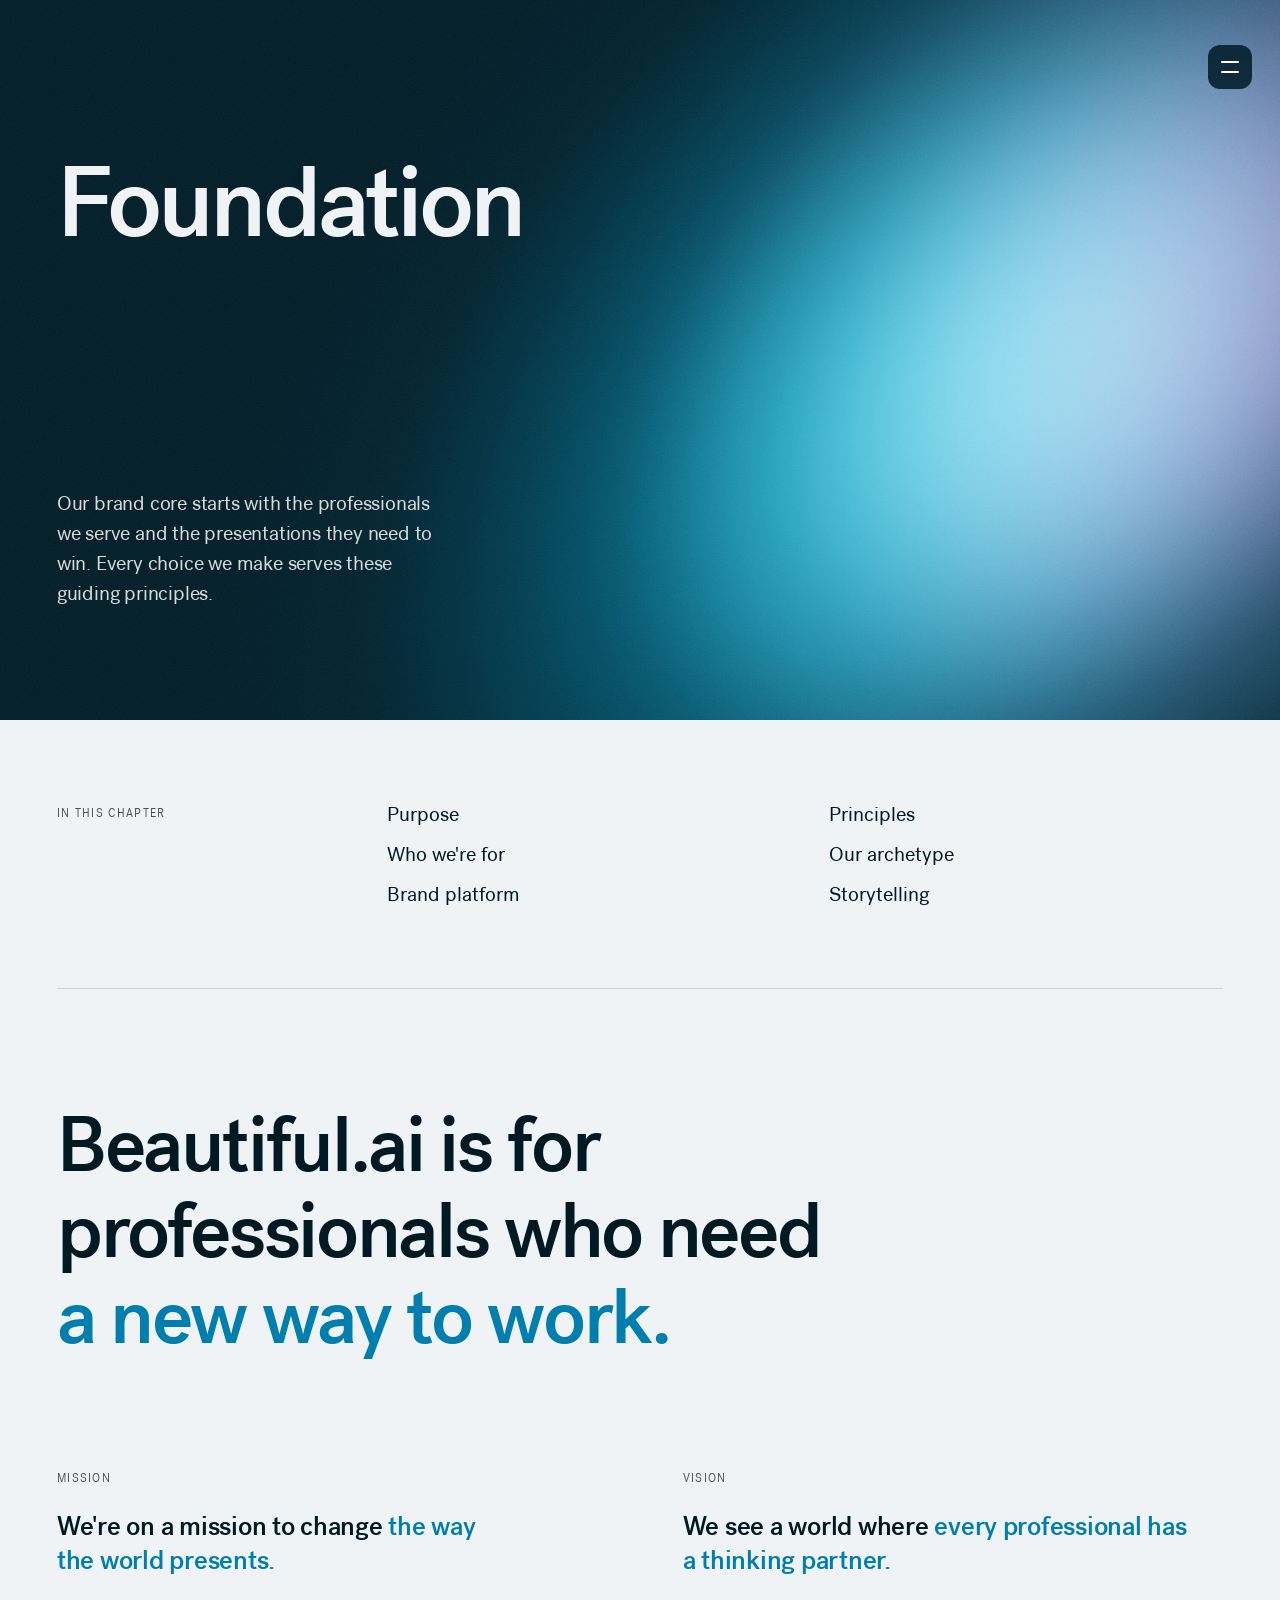
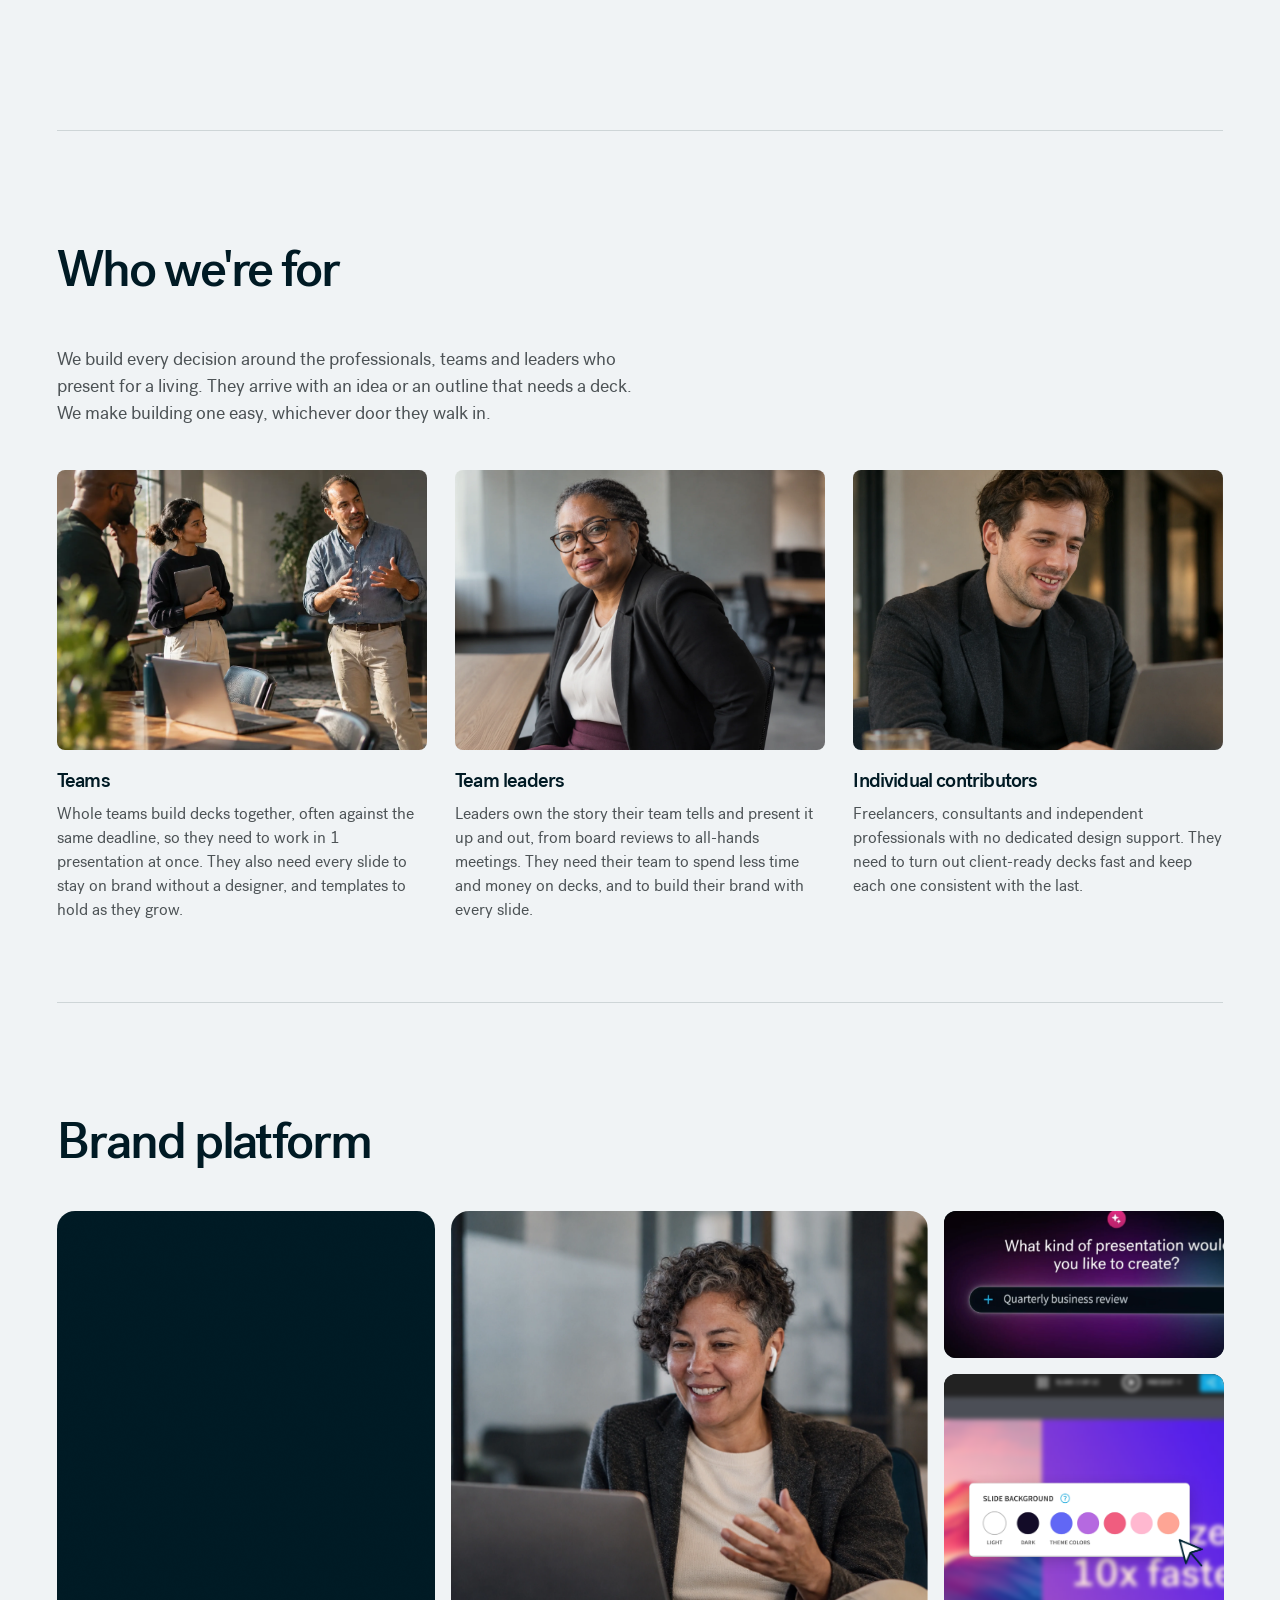
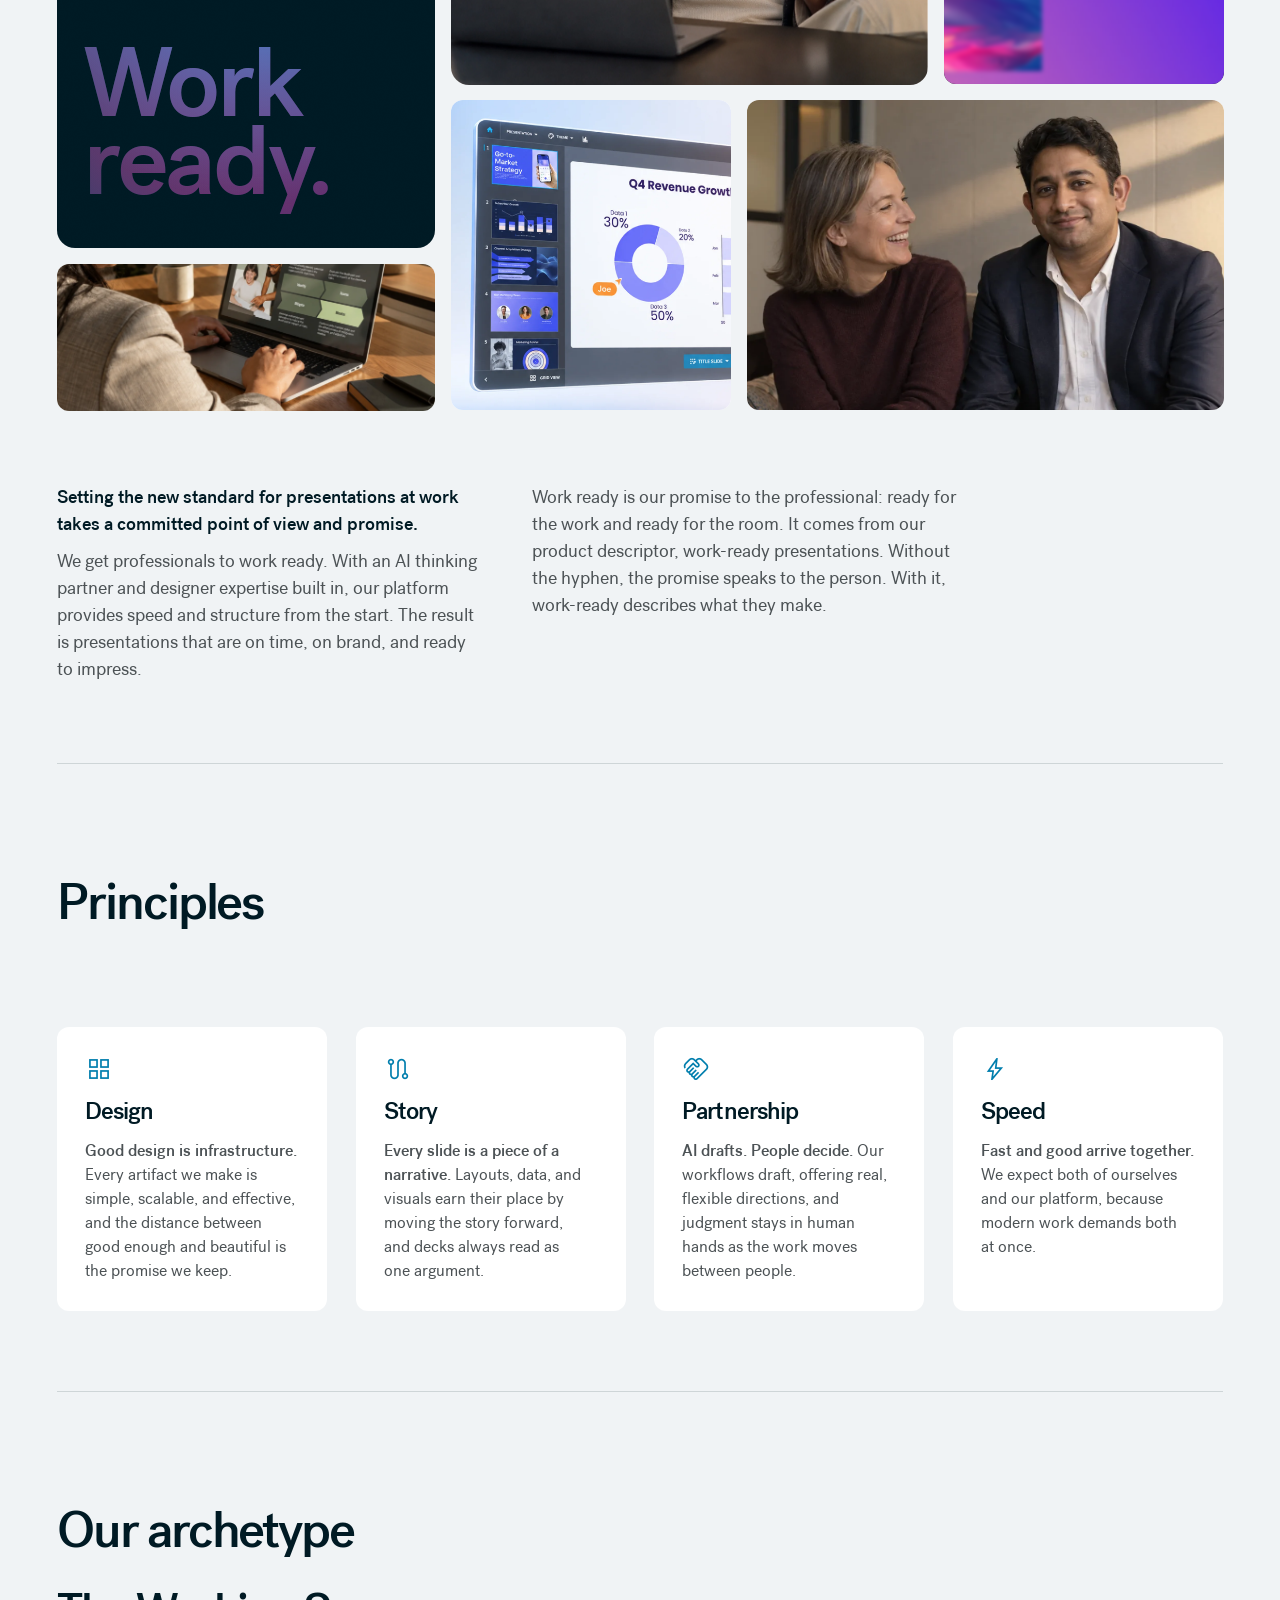
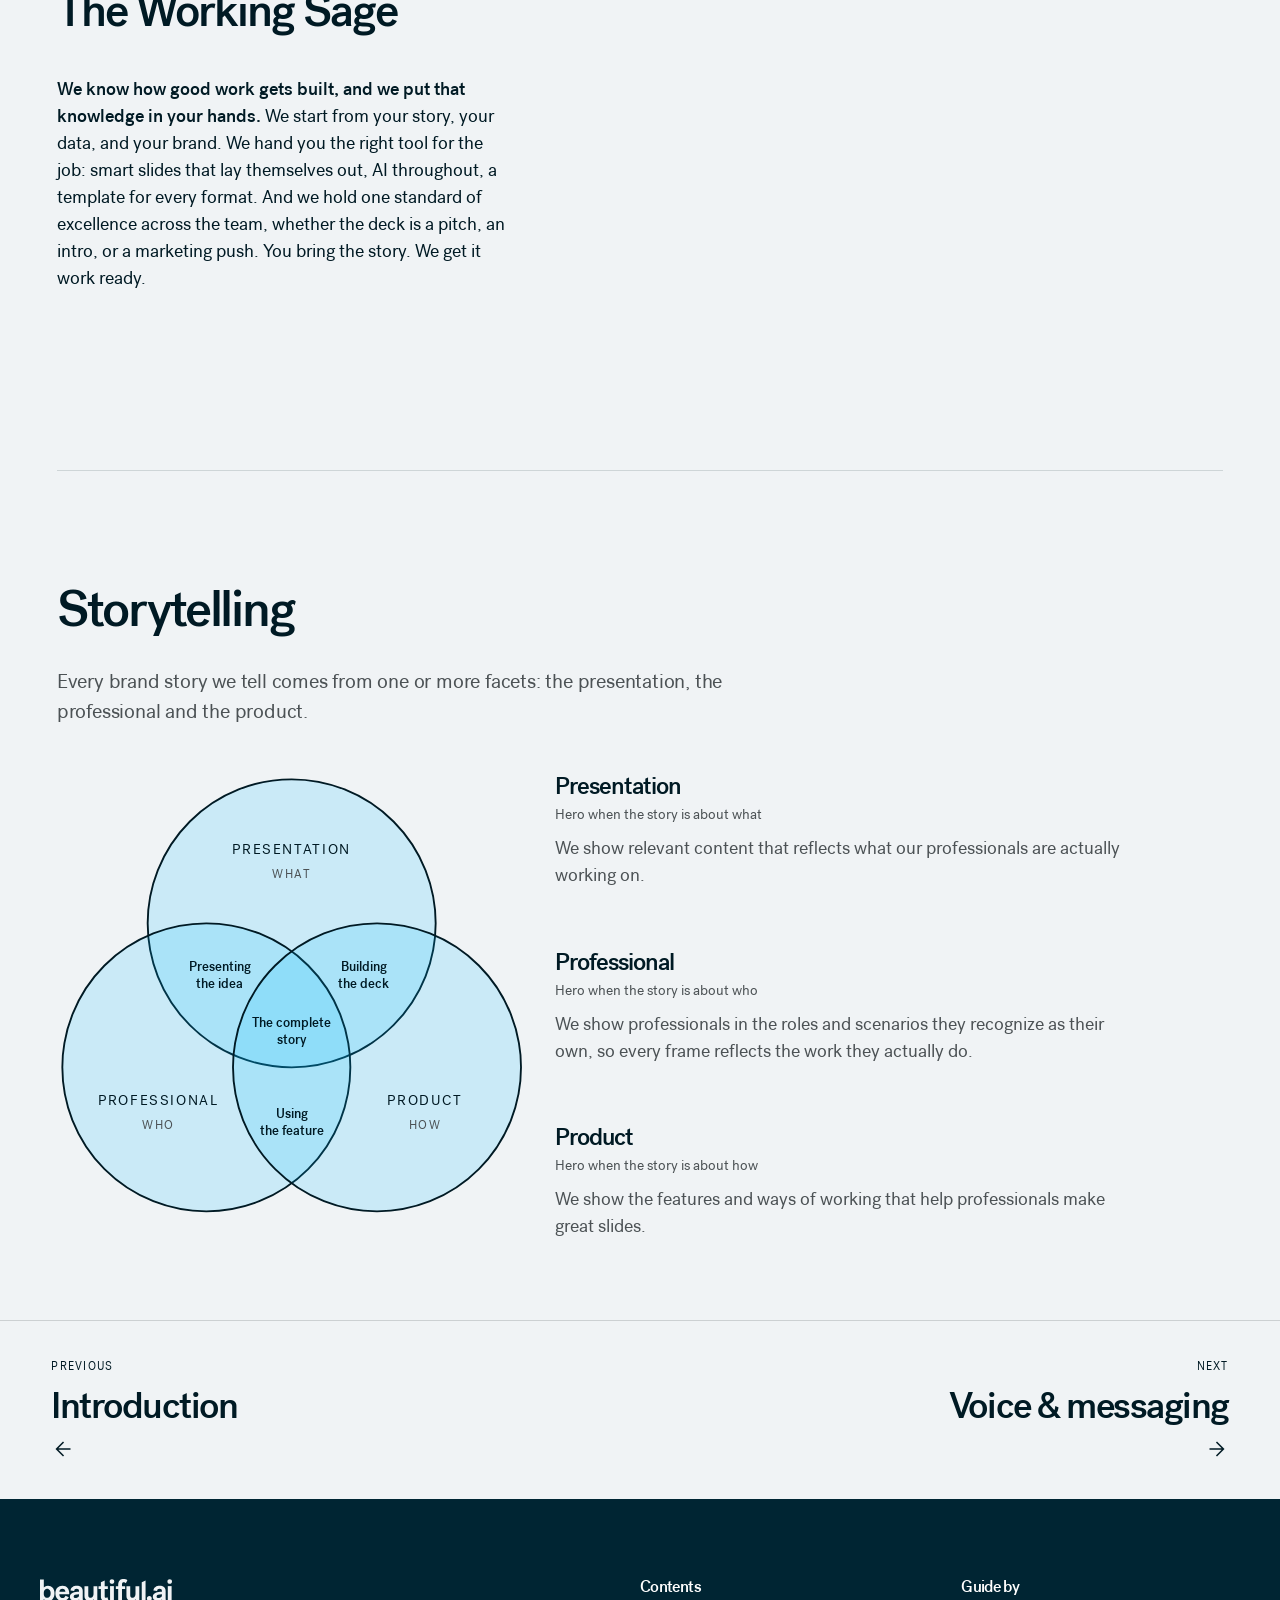
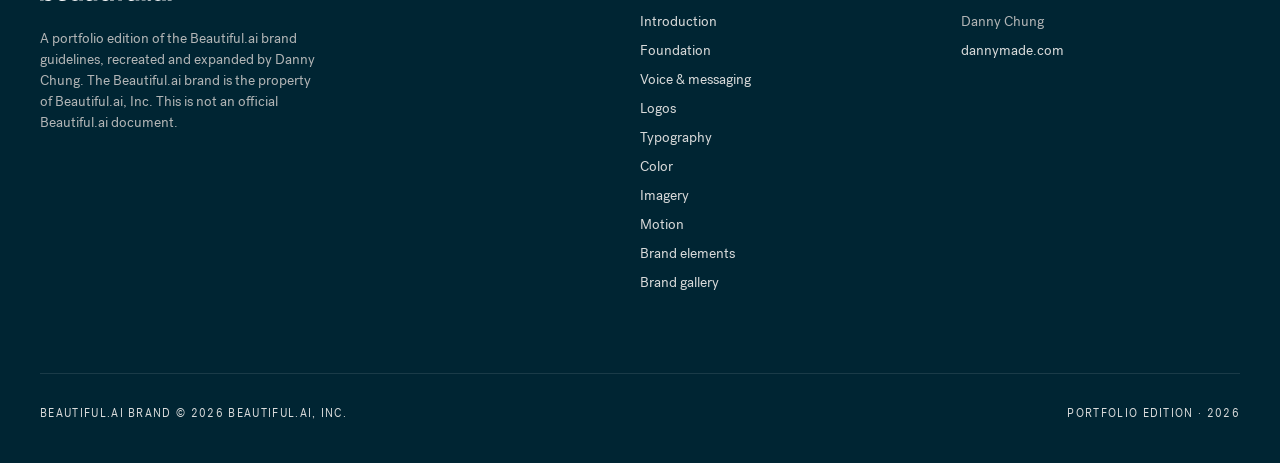
==== commit ab7cbfc0: "Trim voice and msg" ====
--- a/beautifulai/01-foundation.html
+++ b/beautifulai/01-foundation.html
@@ -39,7 +39,7 @@
     <a href="06-brand-in-use.html">Brand gallery</a>
     <a class="nav-tool" href="Prompt builder.html"><span class="material-symbols-outlined" aria-hidden="true">auto_awesome</span>Photo prompt builder</a>
   </nav>
-  <div class="nav-version">Brand Guidelines · Updated 5/26</div>
+  <div class="nav-version">Portfolio edition · 2026</div>
 </header>
 <section class="section dark" id="compass" data-screen-label="03 Foundation">
   <div class="chapter-hero"><div class="wrap"><div class="ch-head"><div><h2>Foundation</h2></div></div></div></div>
@@ -105,6 +105,7 @@
   <style>#realwork{background:var(--color-neutral-lightest)}.wrb .word.shine::before{display:none}.wrb .word p{background-size:200% 200%!important;background-position:var(--sx,30%) var(--sy,40%)!important;transition:background-position .9s cubic-bezier(.2,.8,.2,1)}.wrb .word{padding:clamp(12px,2vw,32px)!important}.wrb .word p{font-size:clamp(48px,30cqi,240px)!important;font-weight:500;letter-spacing:-0.03em;line-height:0.8;padding-bottom:0.22em!important;background:radial-gradient(80% 70% at 20% 25%,var(--color-blue),transparent 75%),radial-gradient(80% 80% at 85% 85%,var(--color-magenta),transparent 75%),linear-gradient(125deg,var(--color-blue),var(--color-magenta));-webkit-background-clip:text;background-clip:text;color:transparent!important;padding-bottom:0.06em}.wrb-light .word{background:var(--color-white)!important;box-shadow:var(--shadow-xxsmall)}.wrb+.wrb{margin-top:var(--space-64,64px)}.wrb{perspective:1400px}.wrb>.t>img{transition:scale .6s cubic-bezier(.2,.8,.2,1)}.wrb>.t:hover>img{scale:1.025}.wrb>.t.sl:hover>img.s{scale:1.018}.wrb>.t.sl:hover>img.bg{scale:1}@media(prefers-reduced-motion:reduce){.wrb>.t:hover>img{scale:1}}.wrb>.t{transform-style:preserve-3d}.wrb>.t{transition:transform .6s cubic-bezier(.2,.7,.2,1);will-change:transform}@media(prefers-reduced-motion:reduce){.wrb>.t{transition:none;transform:none!important}}</style><script>(()=>{if(matchMedia("(prefers-reduced-motion: reduce)").matches)return;document.querySelectorAll(".wrb>.t:not(.still)").forEach(t=>{t.addEventListener("pointermove",ev=>{const r=t.getBoundingClientRect(),x=(ev.clientX-r.left)/r.width-.5,y=(ev.clientY-r.top)/r.height-.5;t.style.transition="transform .18s cubic-bezier(.2,.8,.2,1)";t.style.transform=`rotateX(${-y*4}deg) rotateY(${x*4}deg) translateZ(0) scale(1.01)`});if(t.classList.contains("word")){const p=t.querySelector("p");t.addEventListener("pointermove",ev=>{const r=t.getBoundingClientRect();p.style.setProperty("--sx",(100-((ev.clientX-r.left)/r.width)*100).toFixed(1)+"%");p.style.setProperty("--sy",(100-((ev.clientY-r.top)/r.height)*100).toFixed(1)+"%")});t.addEventListener("pointerleave",()=>{p.style.removeProperty("--sx");p.style.removeProperty("--sy")})}t.addEventListener("pointerleave",()=>{t.style.transition="transform .7s cubic-bezier(.3,1.2,.4,1)";t.style.transform=""})})})()</script>
   <div class="tp-body">
     <p><span class="tp-lead">Setting the new standard for presentations at work takes a committed point of view and promise.</span> We get professionals to work ready. With an AI thinking partner and designer expertise built in, our platform provides speed and structure from the start. The result is presentations that are on time, on brand, and ready to impress.</p>
+    <p>Work ready is our promise to the professional: ready for the work and ready for the room. It comes from our product descriptor, work-ready presentations. Without the hyphen, the promise speaks to the person. With it, work-ready describes what they make.</p>
   </div>
 </section>
 
@@ -214,9 +215,9 @@
     <div>
       <img src="assets/beautifulai-logo-white.svg" alt="Beautiful.ai" style="height:22px;margin-bottom:20px">
       <p style="font-size:var(--text-body-s,0.875rem);color:var(--neutral-light);max-width:38ch;margin:0">
-        The Beautiful.ai brand is the property of Beautiful.ai, Inc. These
-        guidelines are for internal and partner use. Questions, requests for
-        partnership assets, or co-marketing approvals — brand@beautiful.ai.
+        A portfolio edition of the Beautiful.ai brand guidelines, recreated and
+        expanded by Danny Chung. The Beautiful.ai brand is the property of
+        Beautiful.ai, Inc. This is not an official Beautiful.ai document.
       </p>
     </div>
     <div>
@@ -236,17 +237,16 @@
     </div>
     
     <div>
-      <h5>Contact</h5>
+      <h5>Guide by</h5>
       <ul>
-        <li>brand@beautiful.ai</li>
-        <li>partnerships@beautiful.ai</li>
-        <li>press@beautiful.ai</li>
+        <li>Danny Chung</li>
+        <li><a href="https://dannymade.com" target="_blank" rel="noopener">dannymade.com</a></li>
       </ul>
     </div>
   </div>
   <div class="footer-bottom">
-    <span>© 2026 Beautiful.ai, Inc.</span>
-    <span>Brand Guidelines · Updated 5/26</span>
+    <span>Beautiful.ai brand © 2026 Beautiful.ai, Inc.</span>
+    <span>Portfolio edition · 2026</span>
   </div>
 </footer>
 <script src="site.js?v=150"></script>
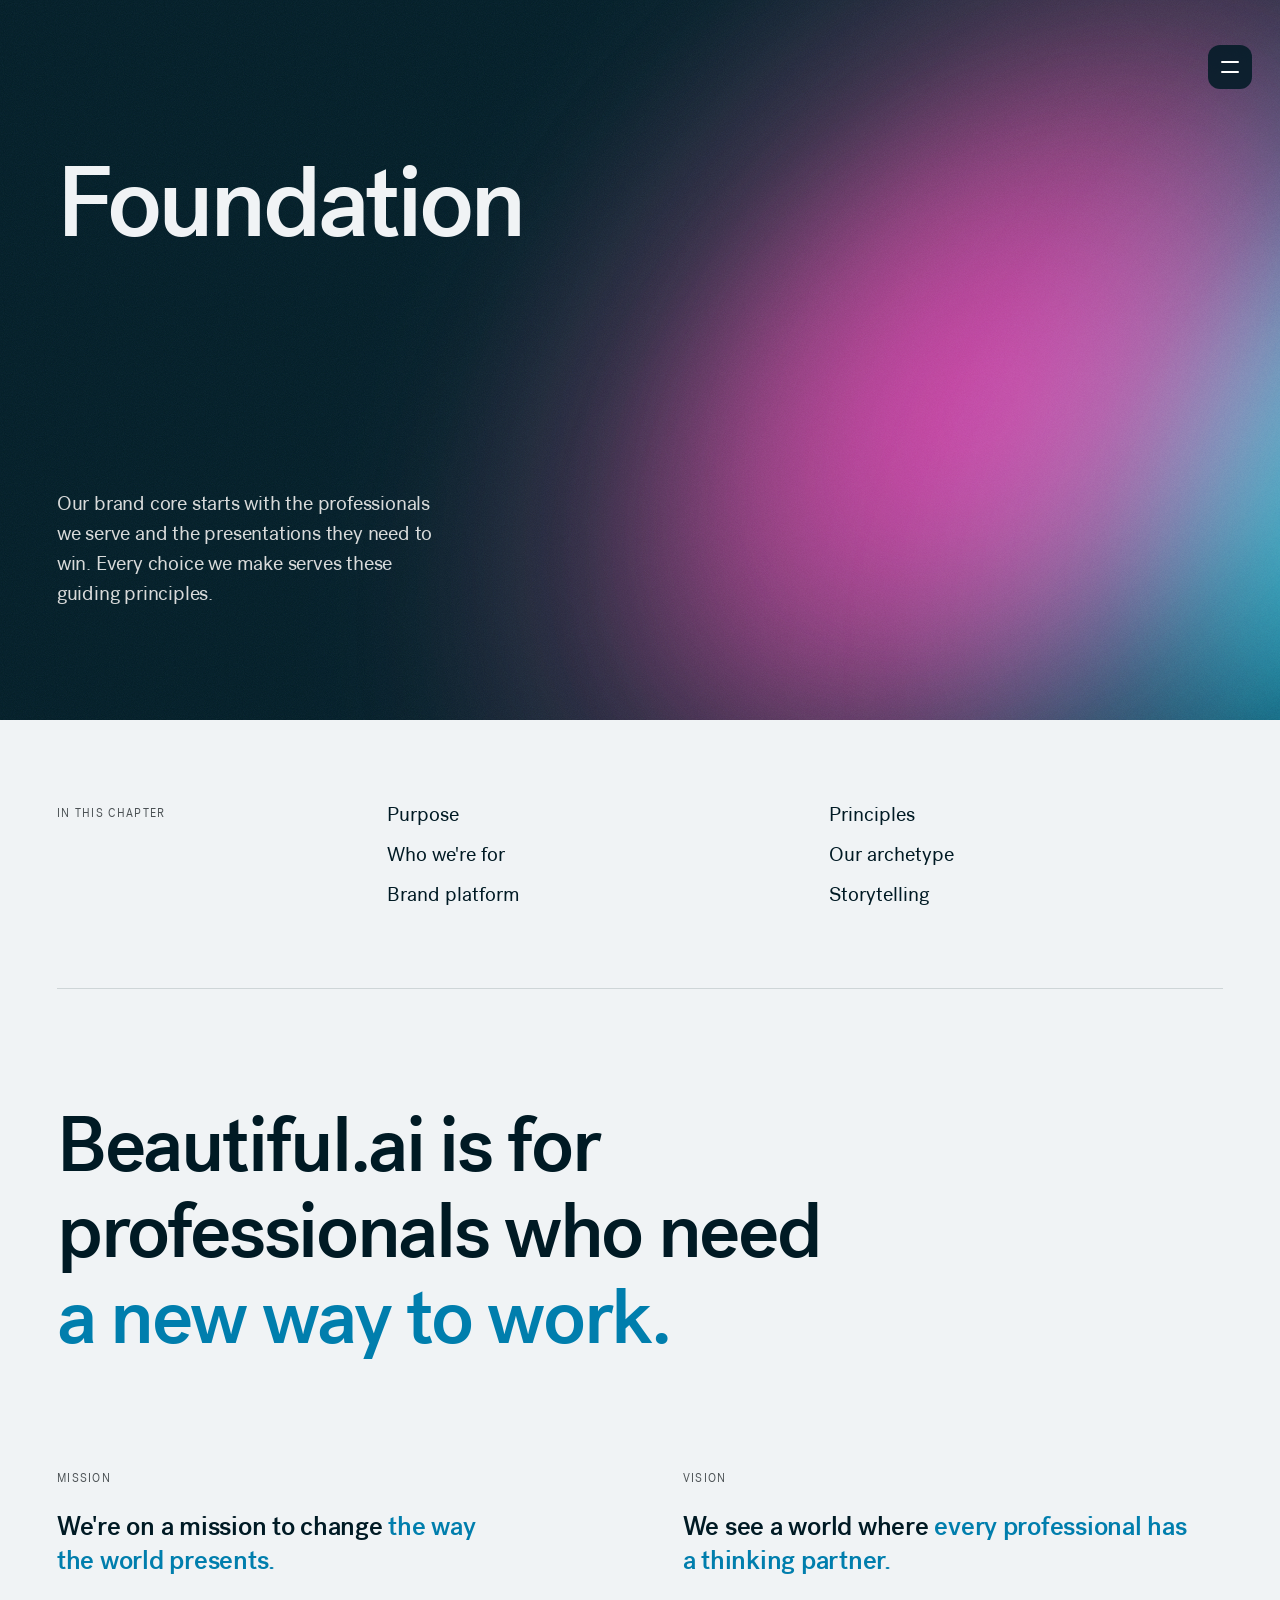
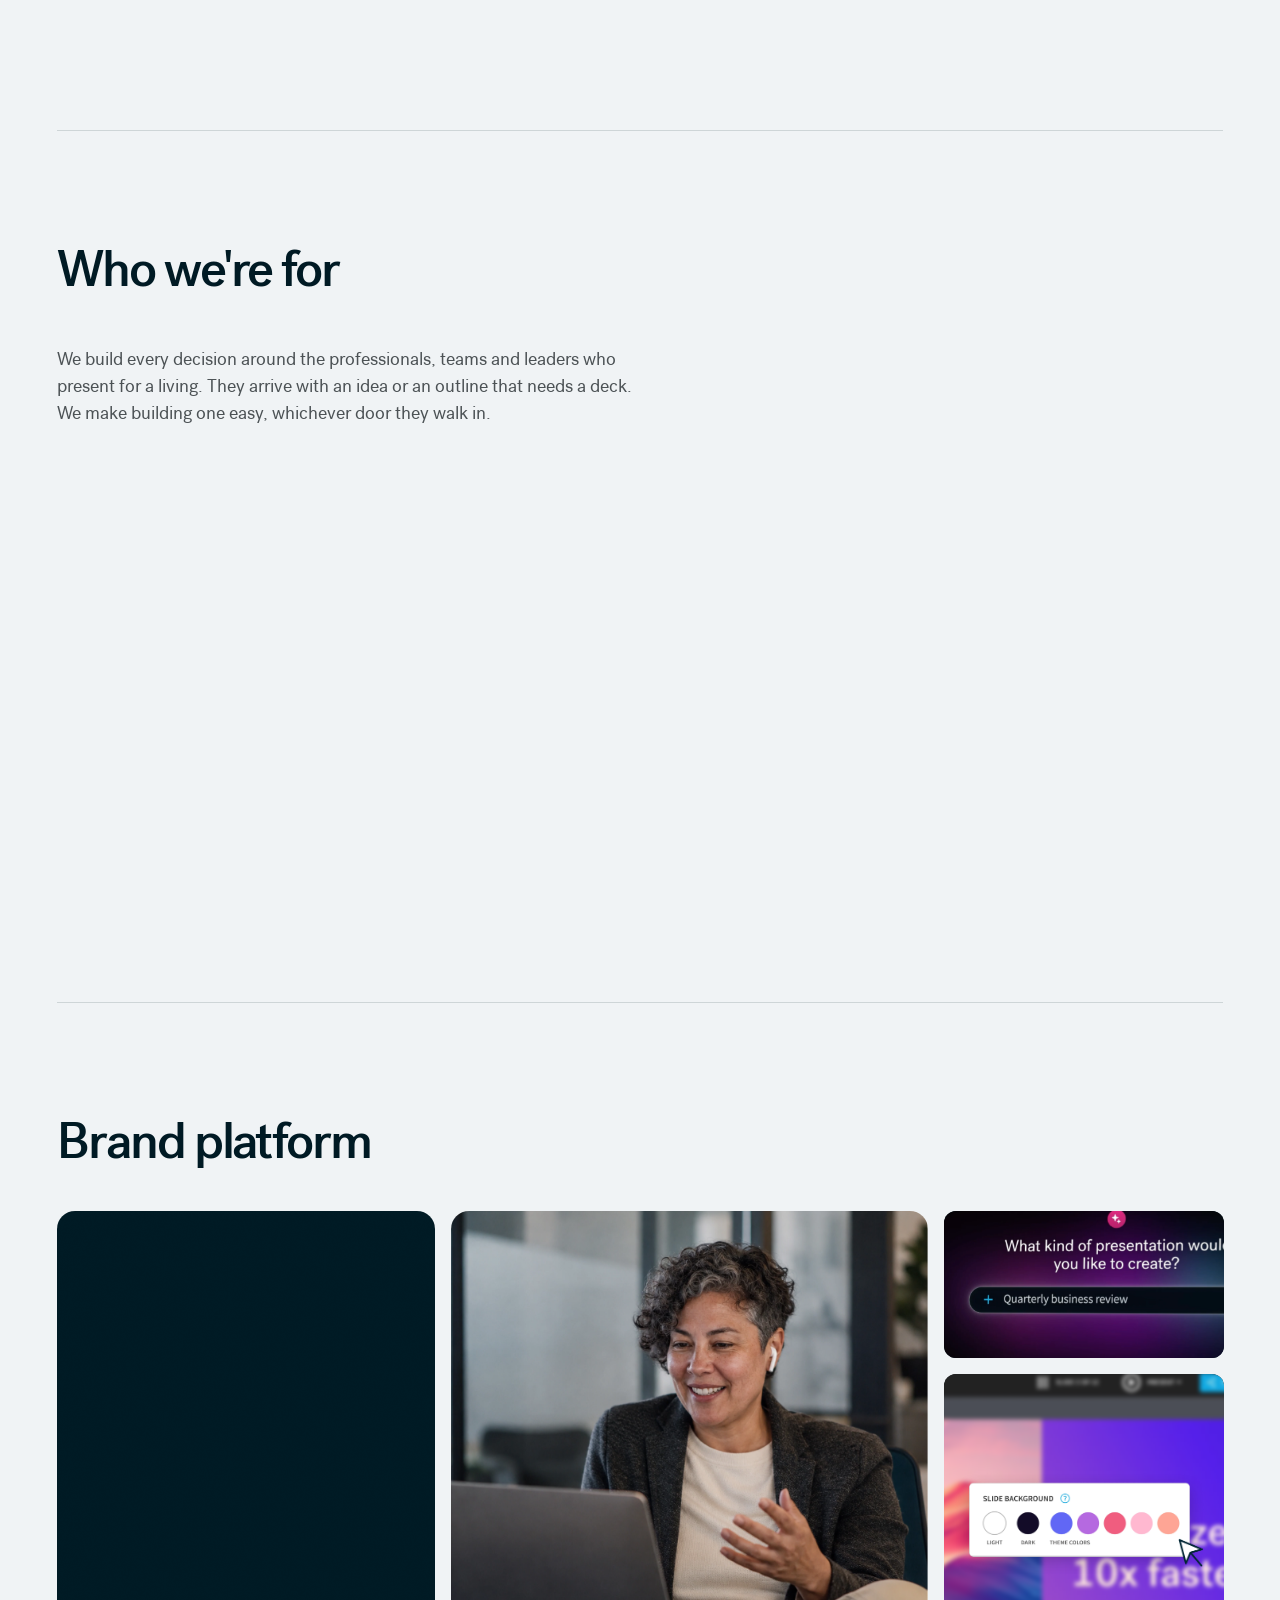
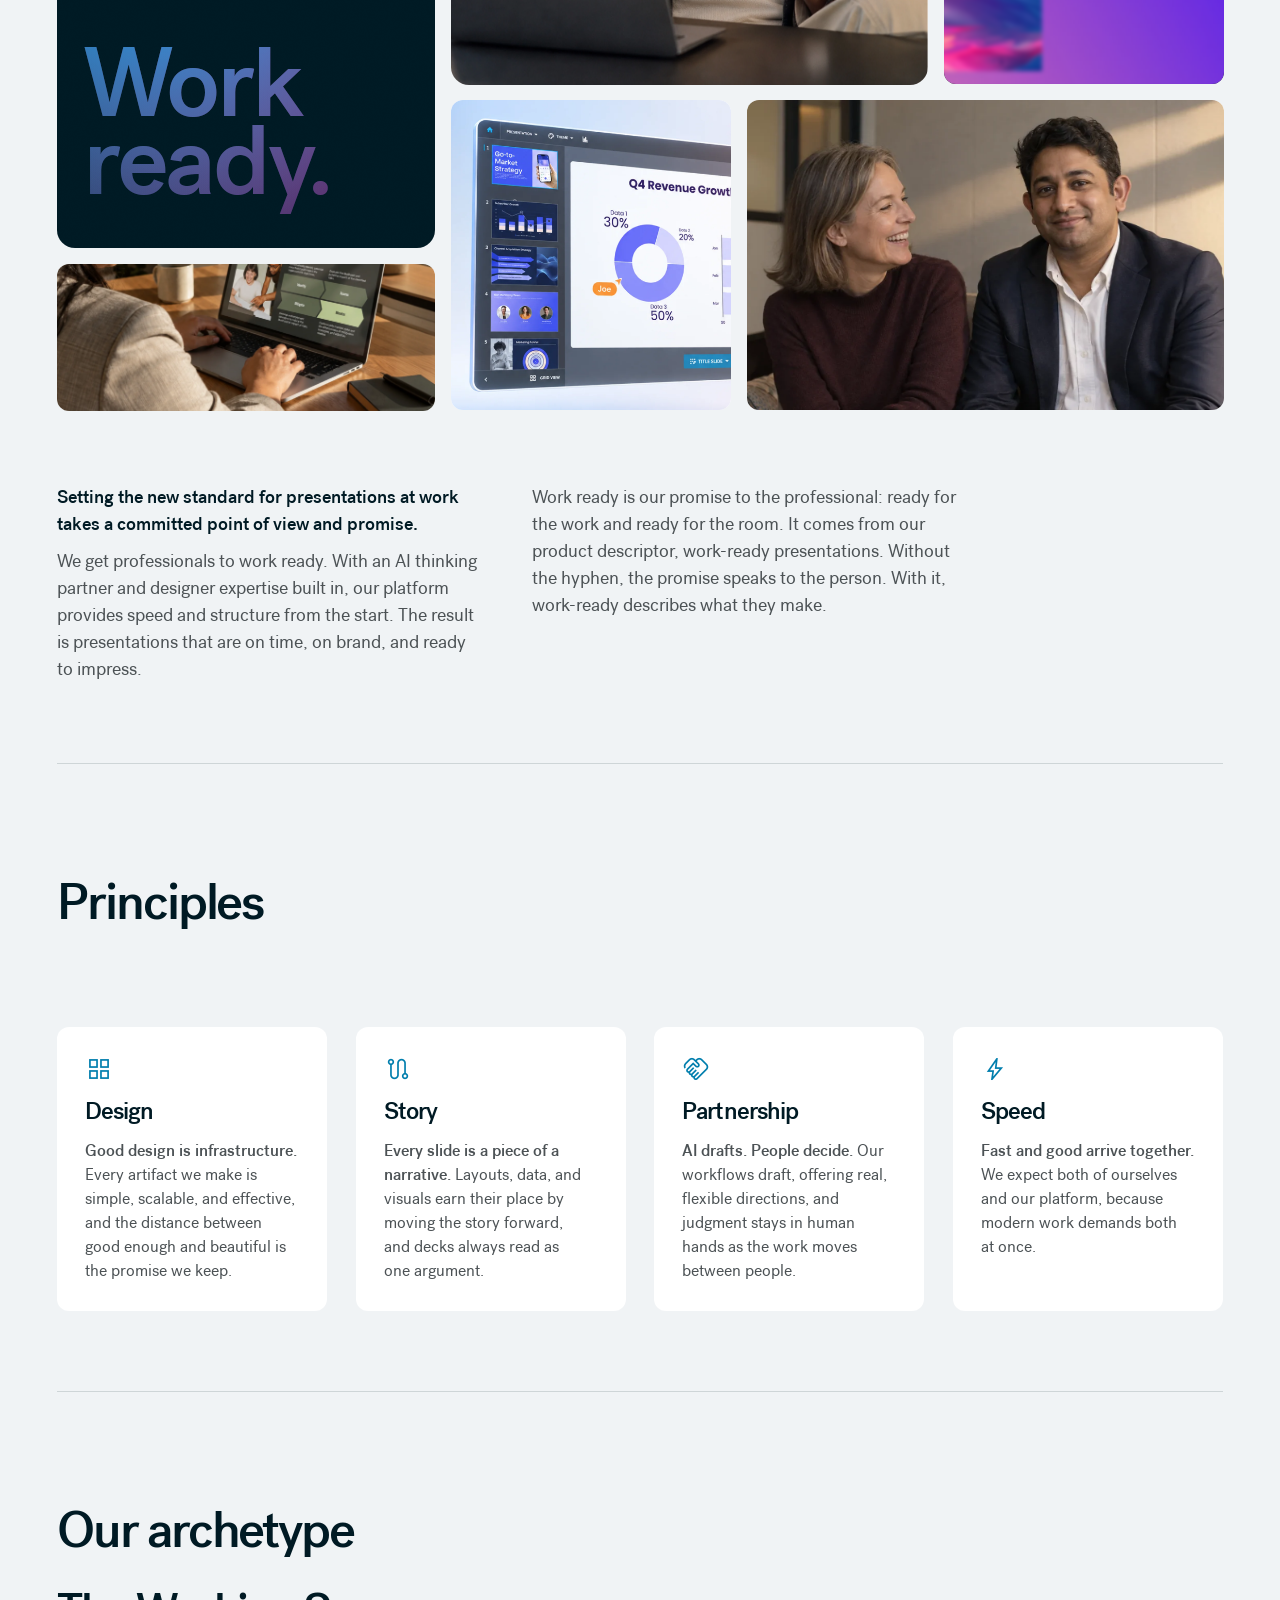
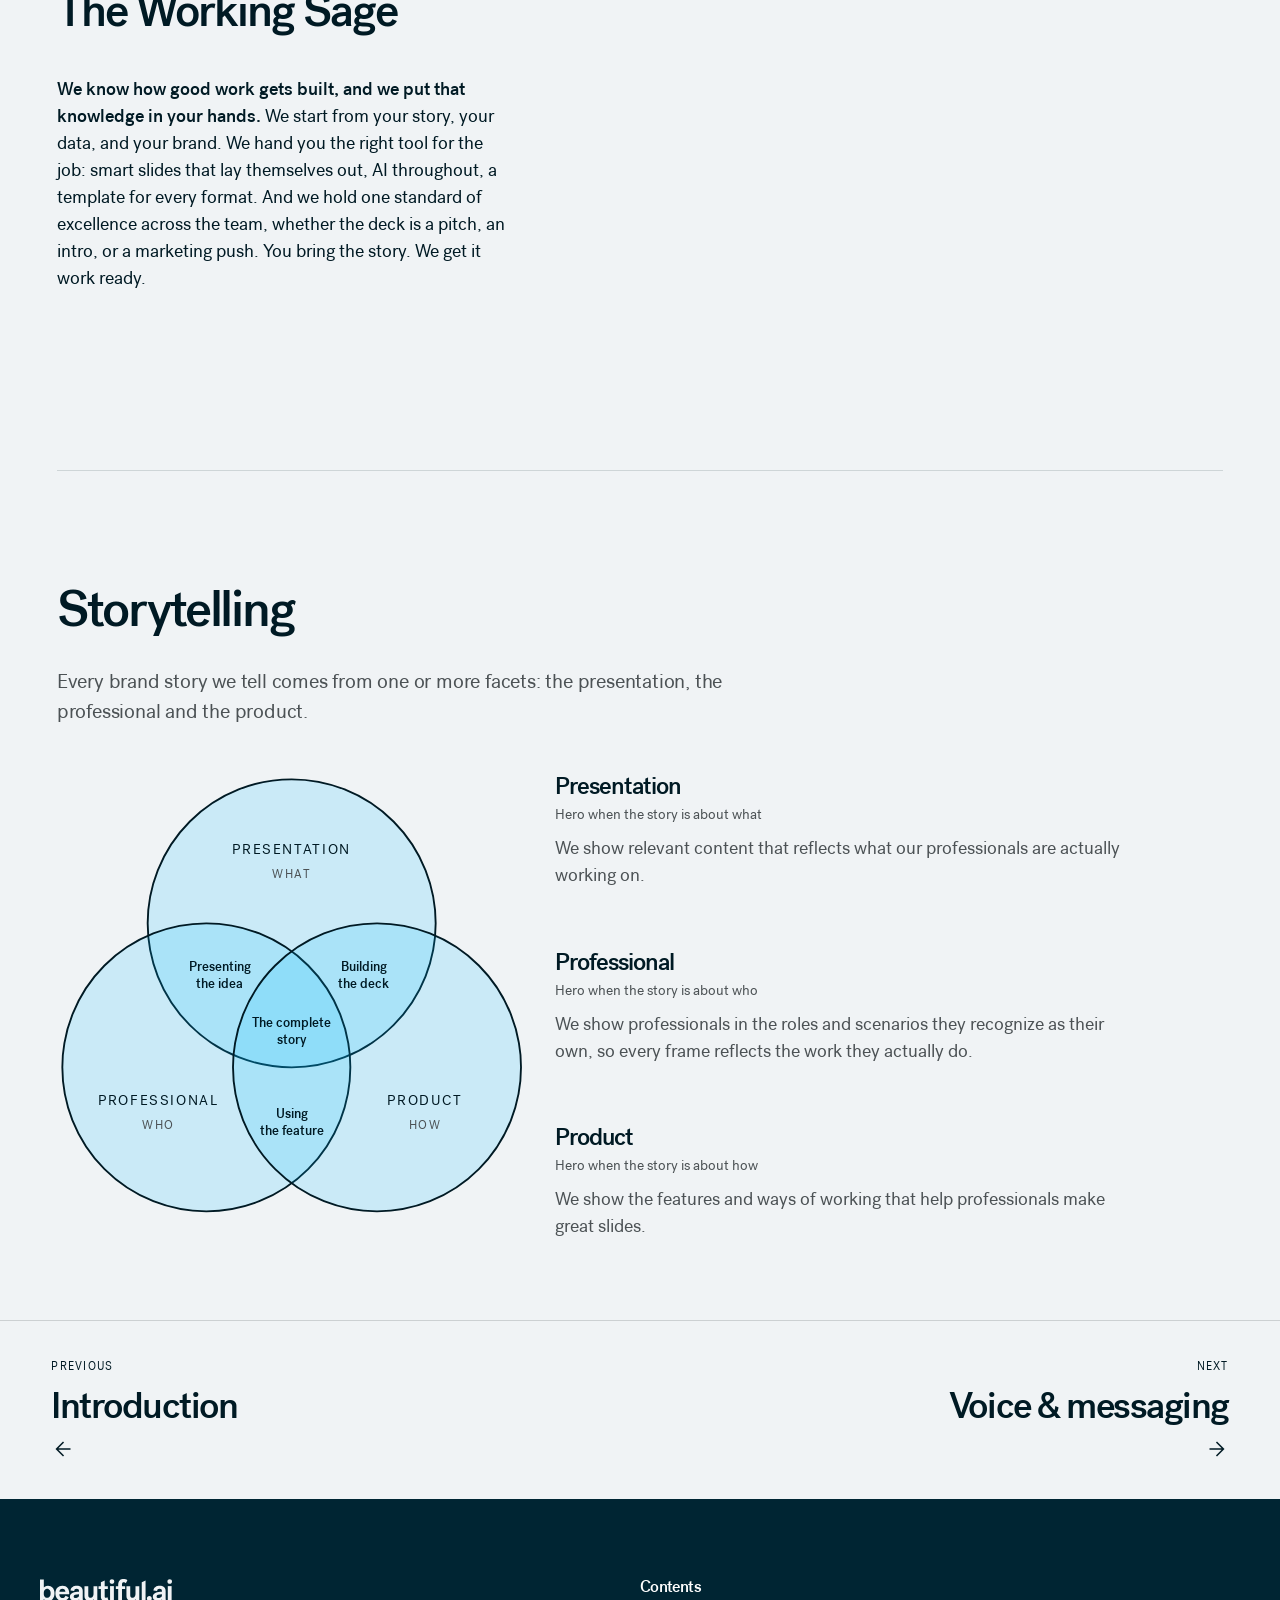
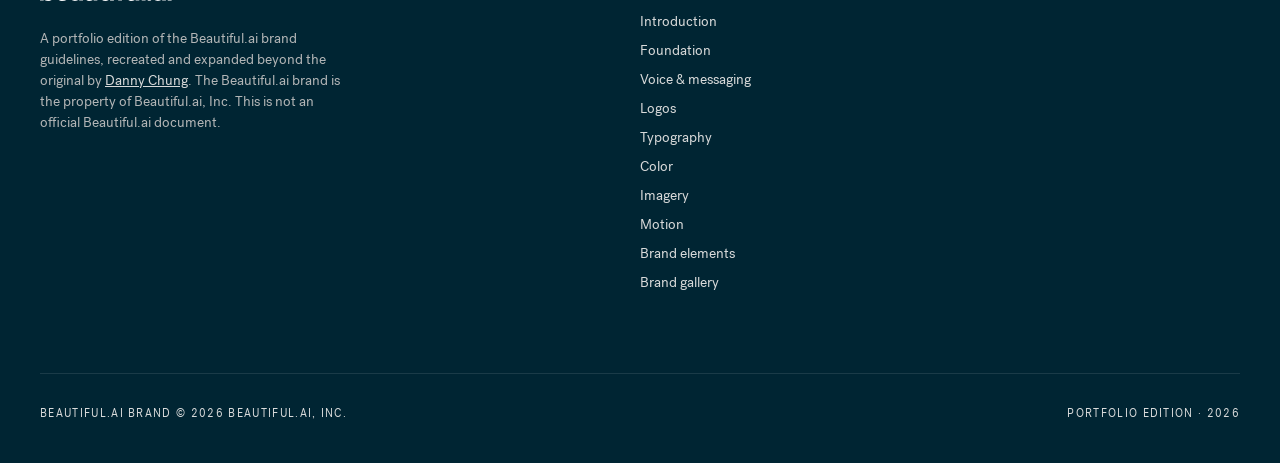
==== commit 9885ad75: "layout and assets" ====
--- a/beautifulai/01-foundation.html
+++ b/beautifulai/01-foundation.html
@@ -18,7 +18,7 @@
 <link rel="stylesheet" href="styles.css?v=213">
 <link rel="stylesheet" href="photography.css?v=200">
 <link rel="stylesheet" href="white-ground.css?v=213">
-<link rel="stylesheet" href="ds-restyle.css?v=305">
+<link rel="stylesheet" href="ds-restyle.css?v=306">
 <link rel="stylesheet" href="https://fonts.googleapis.com/css2?family=Material+Symbols+Outlined:opsz,wght,FILL,GRAD@24,300,0,0">
 <script src="image-slot.js?v=130"></script>
 <template id="__bundler_thumbnail"><svg viewBox="0 0 120 120" xmlns="http://www.w3.org/2000/svg"><rect width="120" height="120" fill="#001A24"></rect><circle cx="30" cy="26" r="34" fill="#B4379B" opacity="0.85"></circle><text x="36" y="76" font-family="system-ui, sans-serif" font-size="38" font-weight="600" fill="#F0F3F5">b</text><text x="58" y="76" font-family="system-ui, sans-serif" font-size="38" font-weight="600" fill="#52D0FF">.</text></svg></template>
@@ -37,7 +37,7 @@
     <a href="motion.html">Motion</a>
     <a href="brand-elements.html">Brand elements</a>
     <a href="06-brand-in-use.html">Brand gallery</a>
-    <a class="nav-tool" href="Prompt builder.html"><span class="material-symbols-outlined" aria-hidden="true">auto_awesome</span>Photo prompt builder</a>
+    <a class="nav-tool" href="prompt-builder.html"><span class="material-symbols-outlined" aria-hidden="true">auto_awesome</span>Photo prompt builder</a>
   </nav>
   <div class="nav-version">Portfolio edition · 2026</div>
 </header>
@@ -216,7 +216,7 @@
       <img src="assets/beautifulai-logo-white.svg" alt="Beautiful.ai" style="height:22px;margin-bottom:20px">
       <p style="font-size:var(--text-body-s,0.875rem);color:var(--neutral-light);max-width:38ch;margin:0">
         A portfolio edition of the Beautiful.ai brand guidelines, recreated and
-        expanded by Danny Chung. The Beautiful.ai brand is the property of
+        expanded beyond the original by <a href="https://dannymade.com" target="_blank" rel="noopener">Danny Chung</a>. The Beautiful.ai brand is the property of
         Beautiful.ai, Inc. This is not an official Beautiful.ai document.
       </p>
     </div>
@@ -233,14 +233,6 @@
         <li><a href="motion.html">Motion</a></li>
         <li><a href="brand-elements.html">Brand elements</a></li>
         <li><a href="06-brand-in-use.html">Brand gallery</a></li>
-      </ul>
-    </div>
-    
-    <div>
-      <h5>Guide by</h5>
-      <ul>
-        <li>Danny Chung</li>
-        <li><a href="https://dannymade.com" target="_blank" rel="noopener">dannymade.com</a></li>
       </ul>
     </div>
   </div>
--- a/beautifulai/ds-restyle.css
+++ b/beautifulai/ds-restyle.css
@@ -844,3 +844,9 @@
 /* Side nav: 1 step down the type scale (Body XL), so 9 chapters and the builder fit without crowding */
 .sidenav nav a{font-size:var(--text-body-xl,1.25rem);line-height:1.3;padding-block:4px}
 .sidenav nav a.nav-tool{font-size:var(--text-body-m,1rem)}
+
+/* Inline <style> blocks can sit between the chapter menu and the first content block;
+   carry the menu's clearance past them so the first heading never butts the rule. */
+.wrap:has(>.ch-subnav)+style+*,.wrap:has(>.ch-subnav)+style+style+*{padding-top:var(--padding-section-medium)!important;margin-top:0!important}
+@media (max-width:767px){.wrap:has(>.ch-subnav)+style+*,.wrap:has(>.ch-subnav)+style+style+*{padding-top:var(--padding-section-small)!important}}
+.wrap:has(>.ch-subnav)+style+.wrap>:first-child,.wrap:has(>.ch-subnav)+style+style+.wrap>:first-child{margin-top:0!important;border-top:0!important;padding-top:0!important}
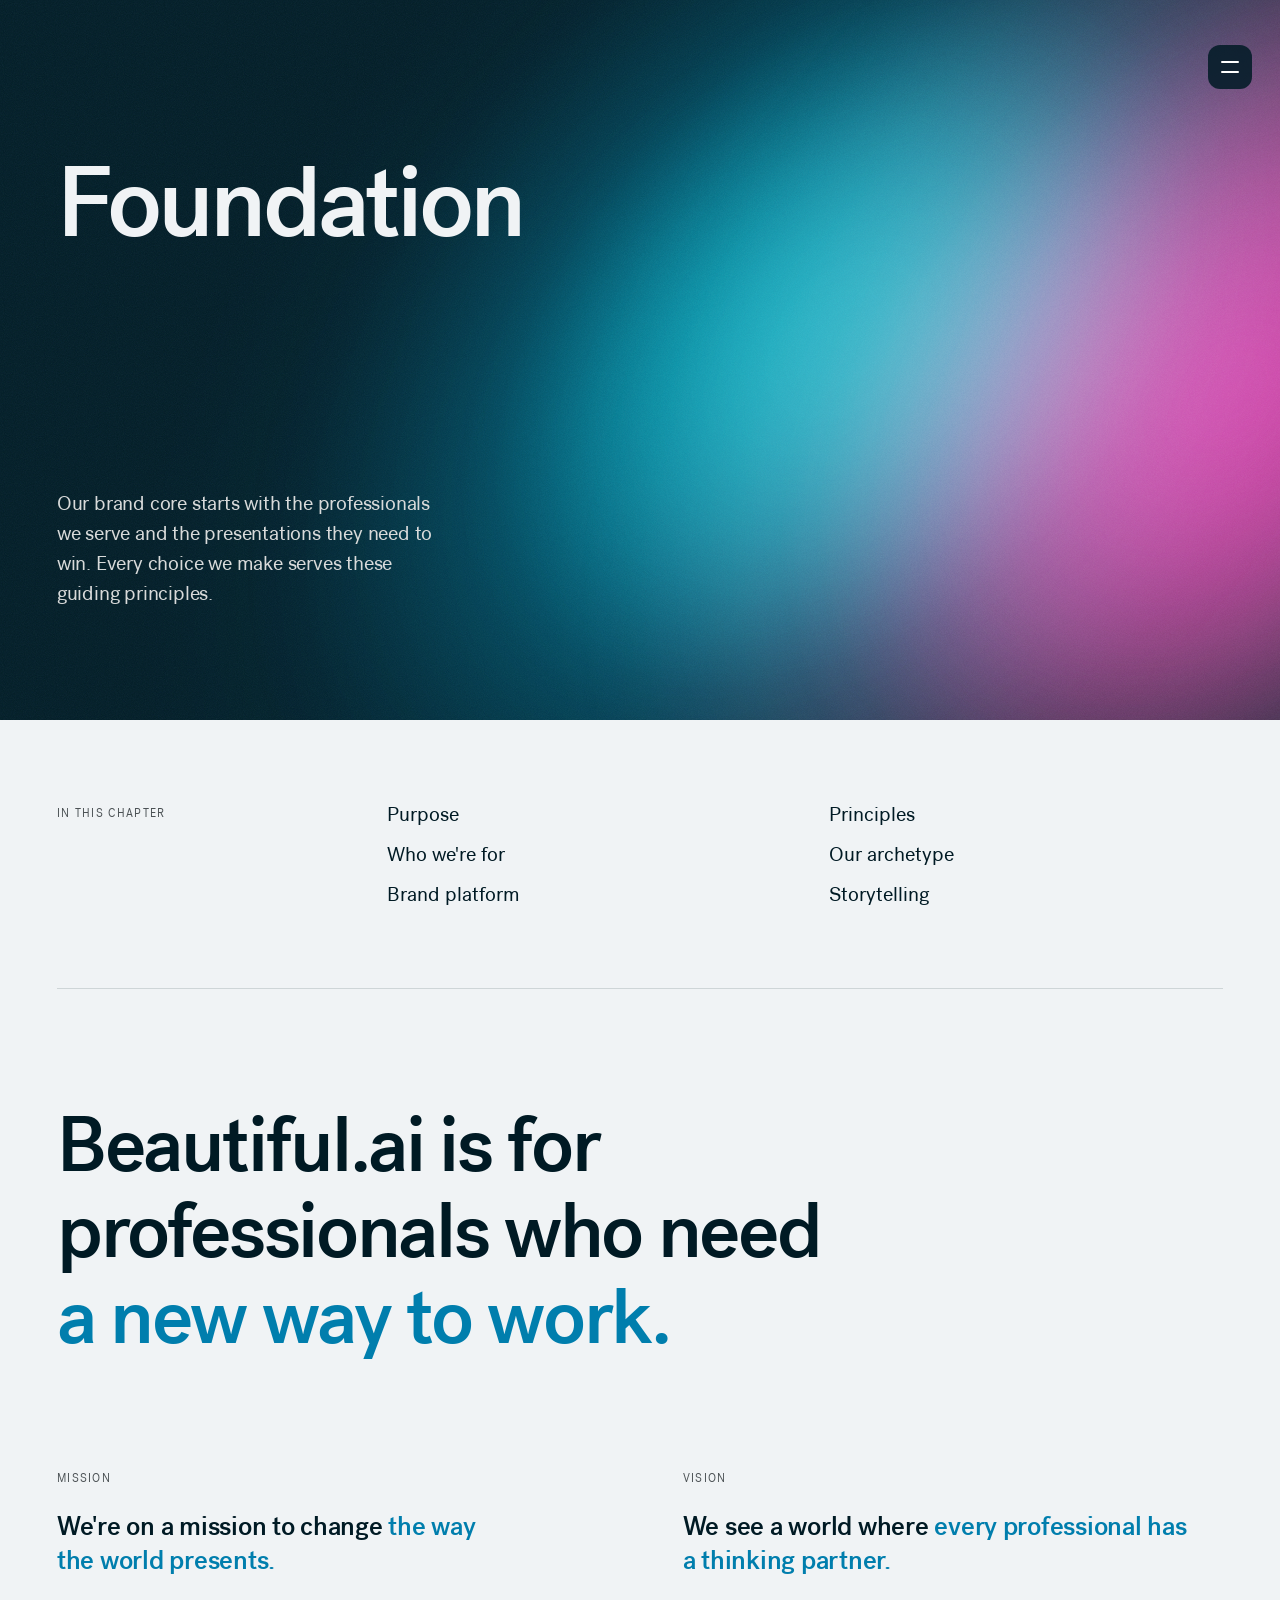
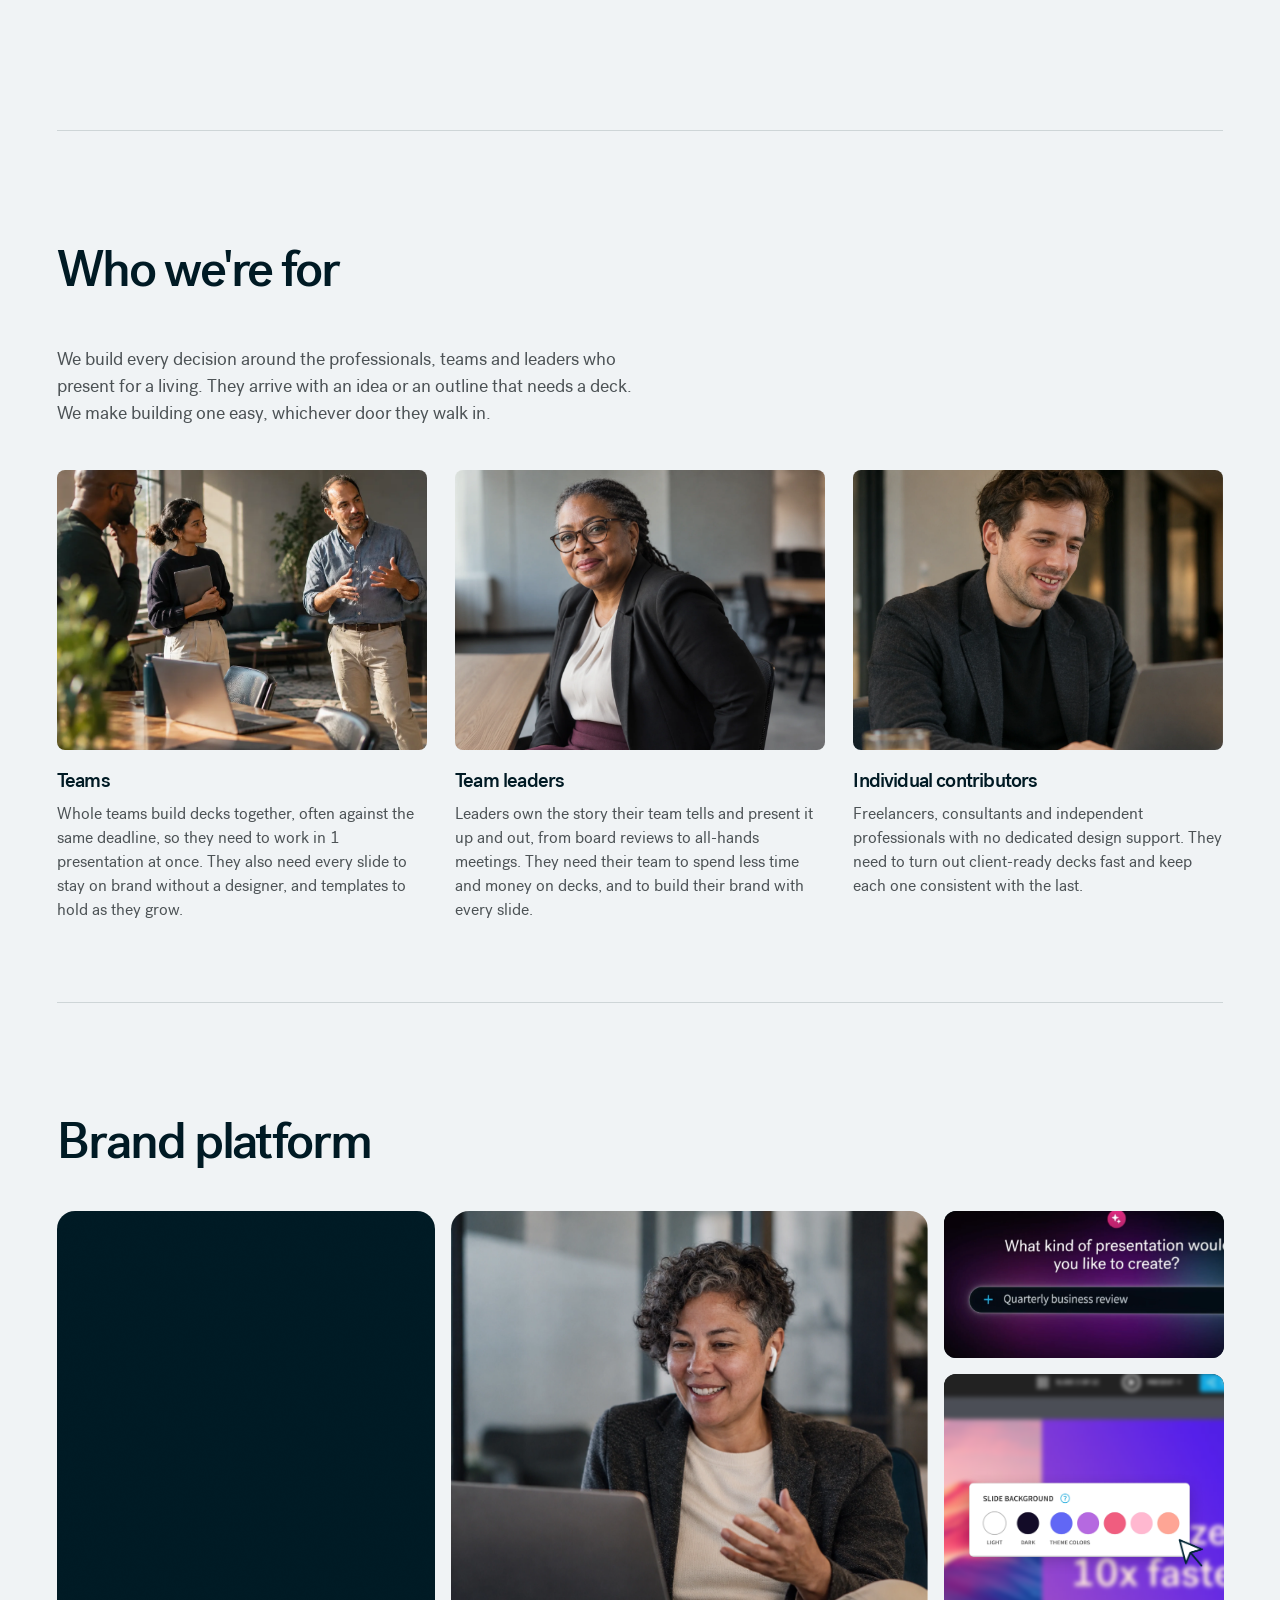
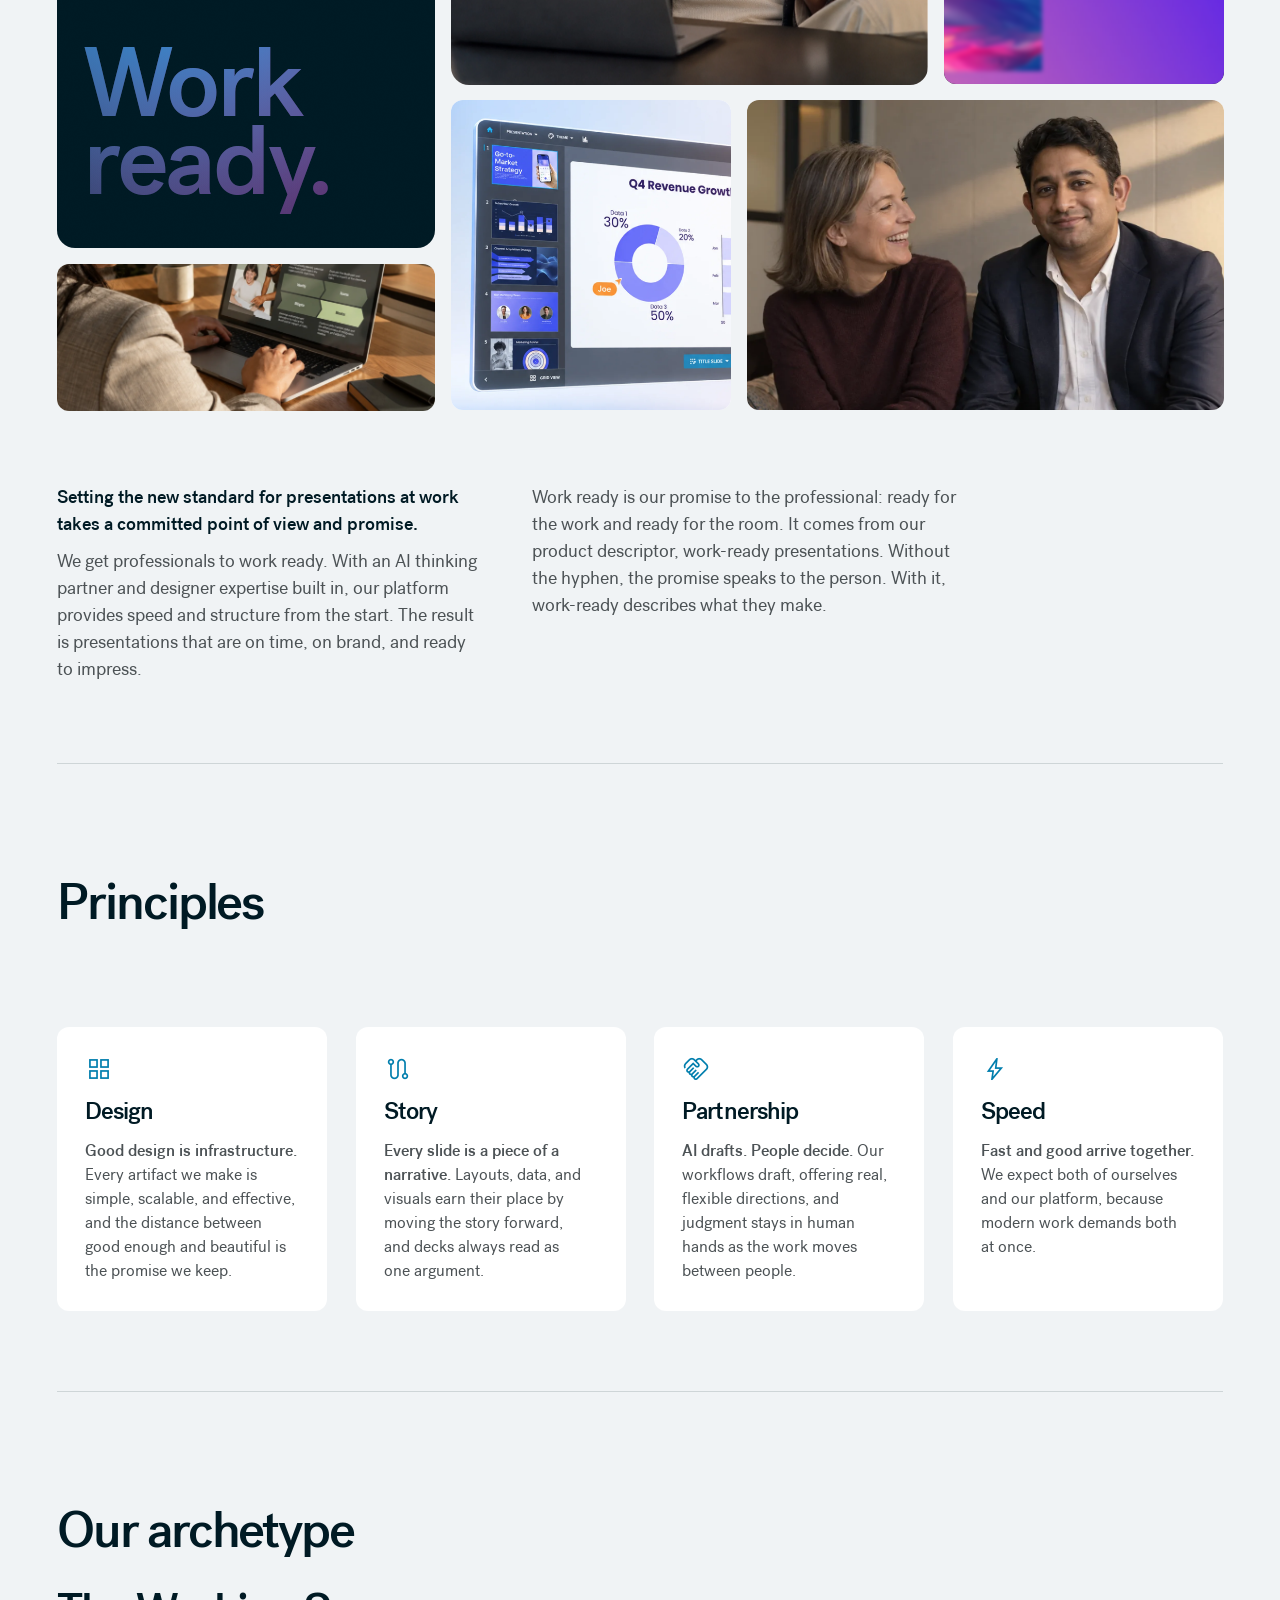
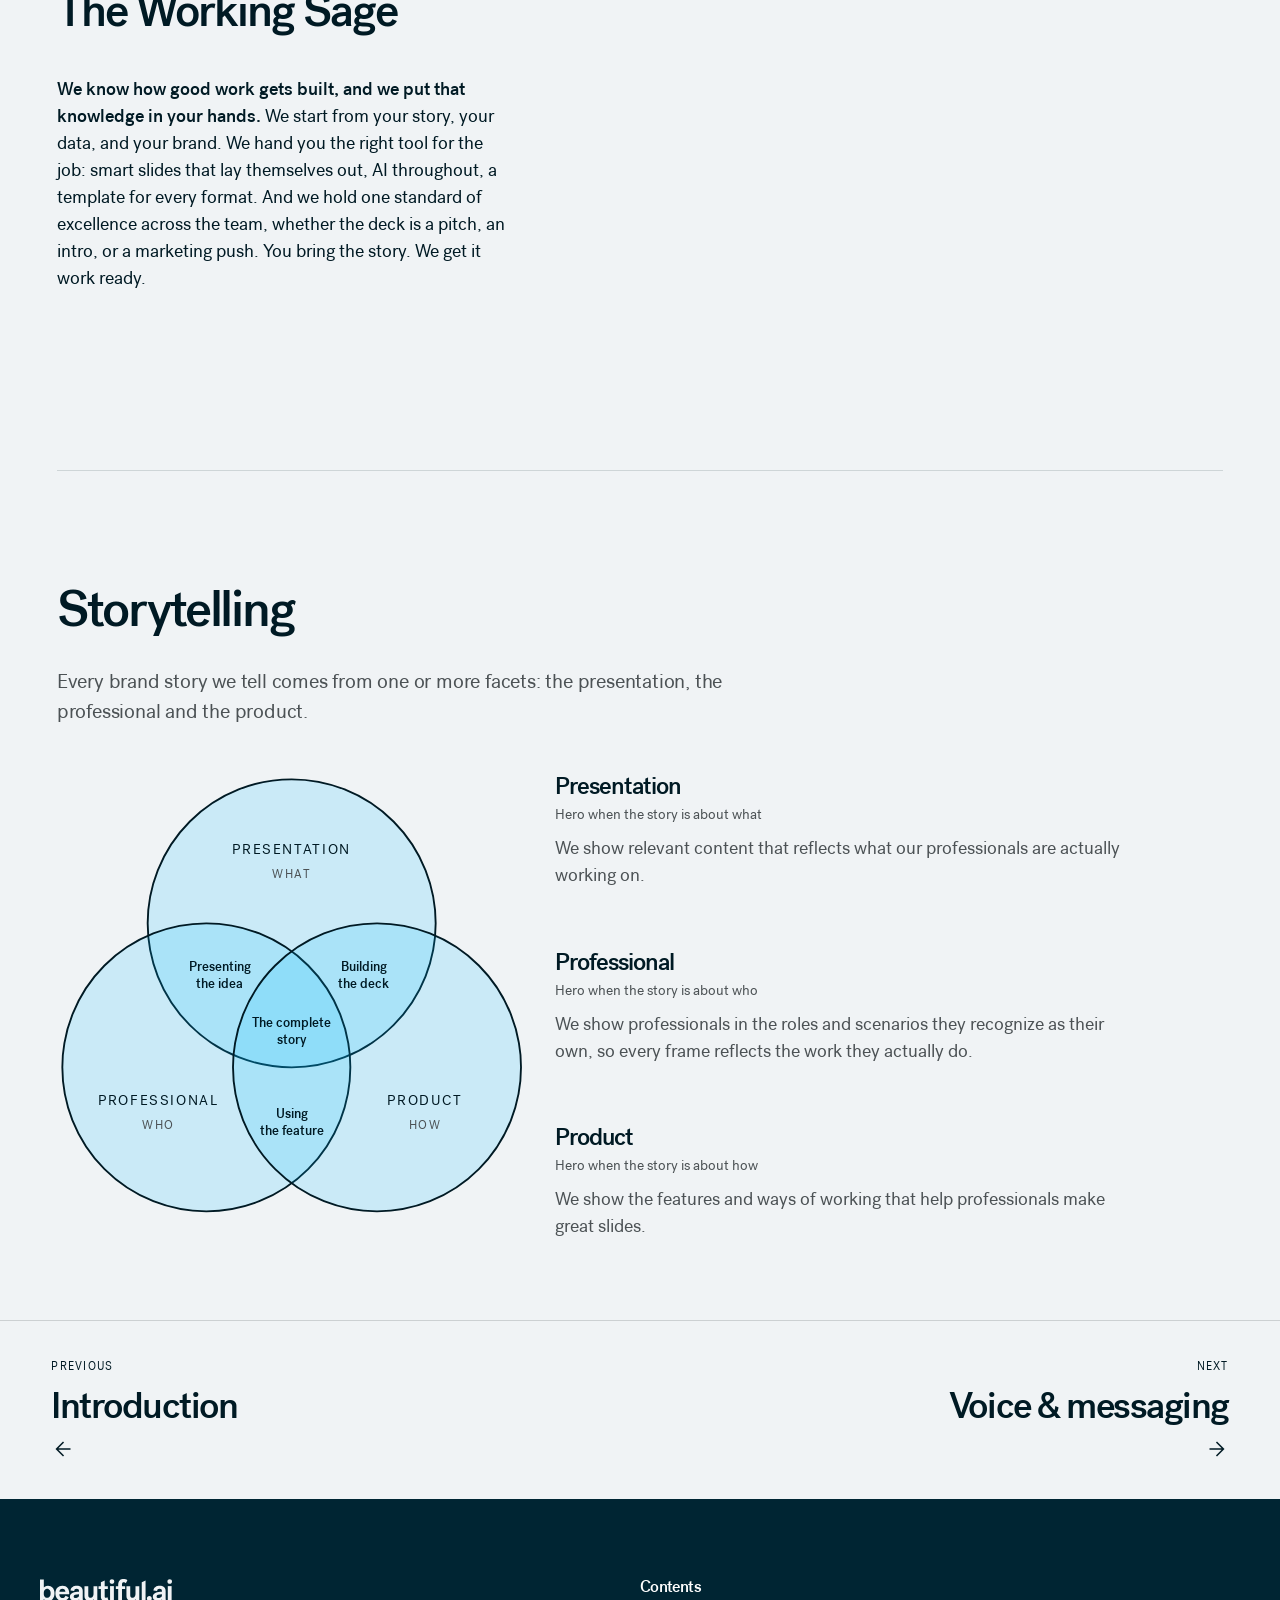
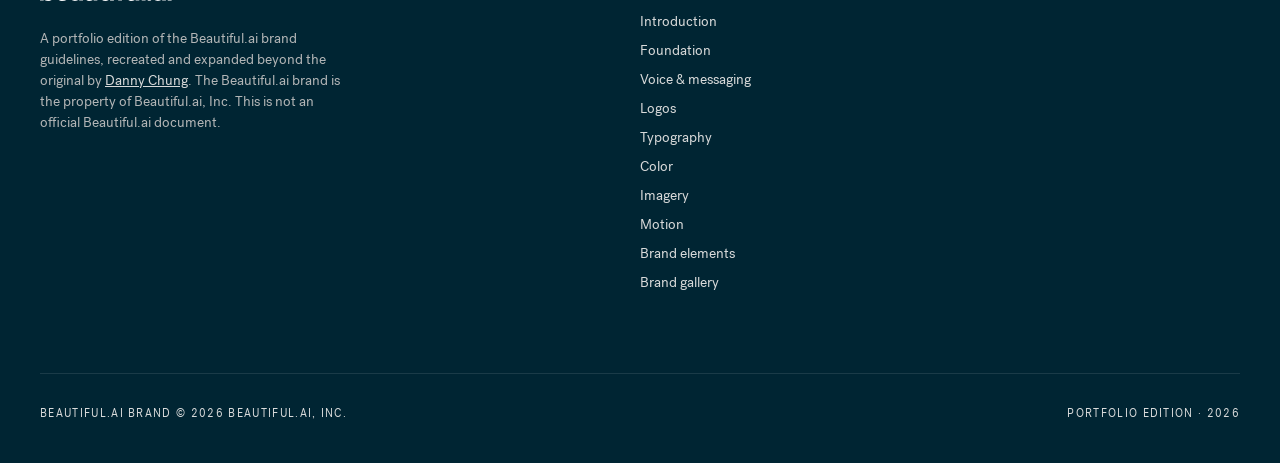
==== commit 1f99fe77: "Point OG/Twitter meta to guides.dannymade.com and new og-image.jpg" ====
--- a/beautifulai/01-foundation.html
+++ b/beautifulai/01-foundation.html
@@ -8,12 +8,13 @@
 <meta property="og:type" content="website">
 <meta property="og:title" content="Foundation — Beautiful.ai Brand Guidelines">
 <meta property="og:description" content="Guidance for setting the new standard for AI presentations.">
-<meta property="og:url" content="https://dannychung1.github.io/beautiful-ai/">
-<meta property="og:image" content="https://dannychung1.github.io/beautiful-ai/assets/og-image.png">
+<meta property="og:url" content="https://guides.dannymade.com/beautifulai/01-foundation.html">
+<meta property="og:image" content="https://guides.dannymade.com/beautifulai/assets/og-image.jpg">
 <meta property="og:image:width" content="1200">
 <meta property="og:image:height" content="630">
 <meta property="og:image:alt" content="Beautiful.ai Brand Guidelines cover">
 <meta name="twitter:card" content="summary_large_image">
+<meta name="twitter:image" content="https://guides.dannymade.com/beautifulai/assets/og-image.jpg">
 <link rel="stylesheet" href="colors_and_type.css?v=213">
 <link rel="stylesheet" href="styles.css?v=213">
 <link rel="stylesheet" href="photography.css?v=200">
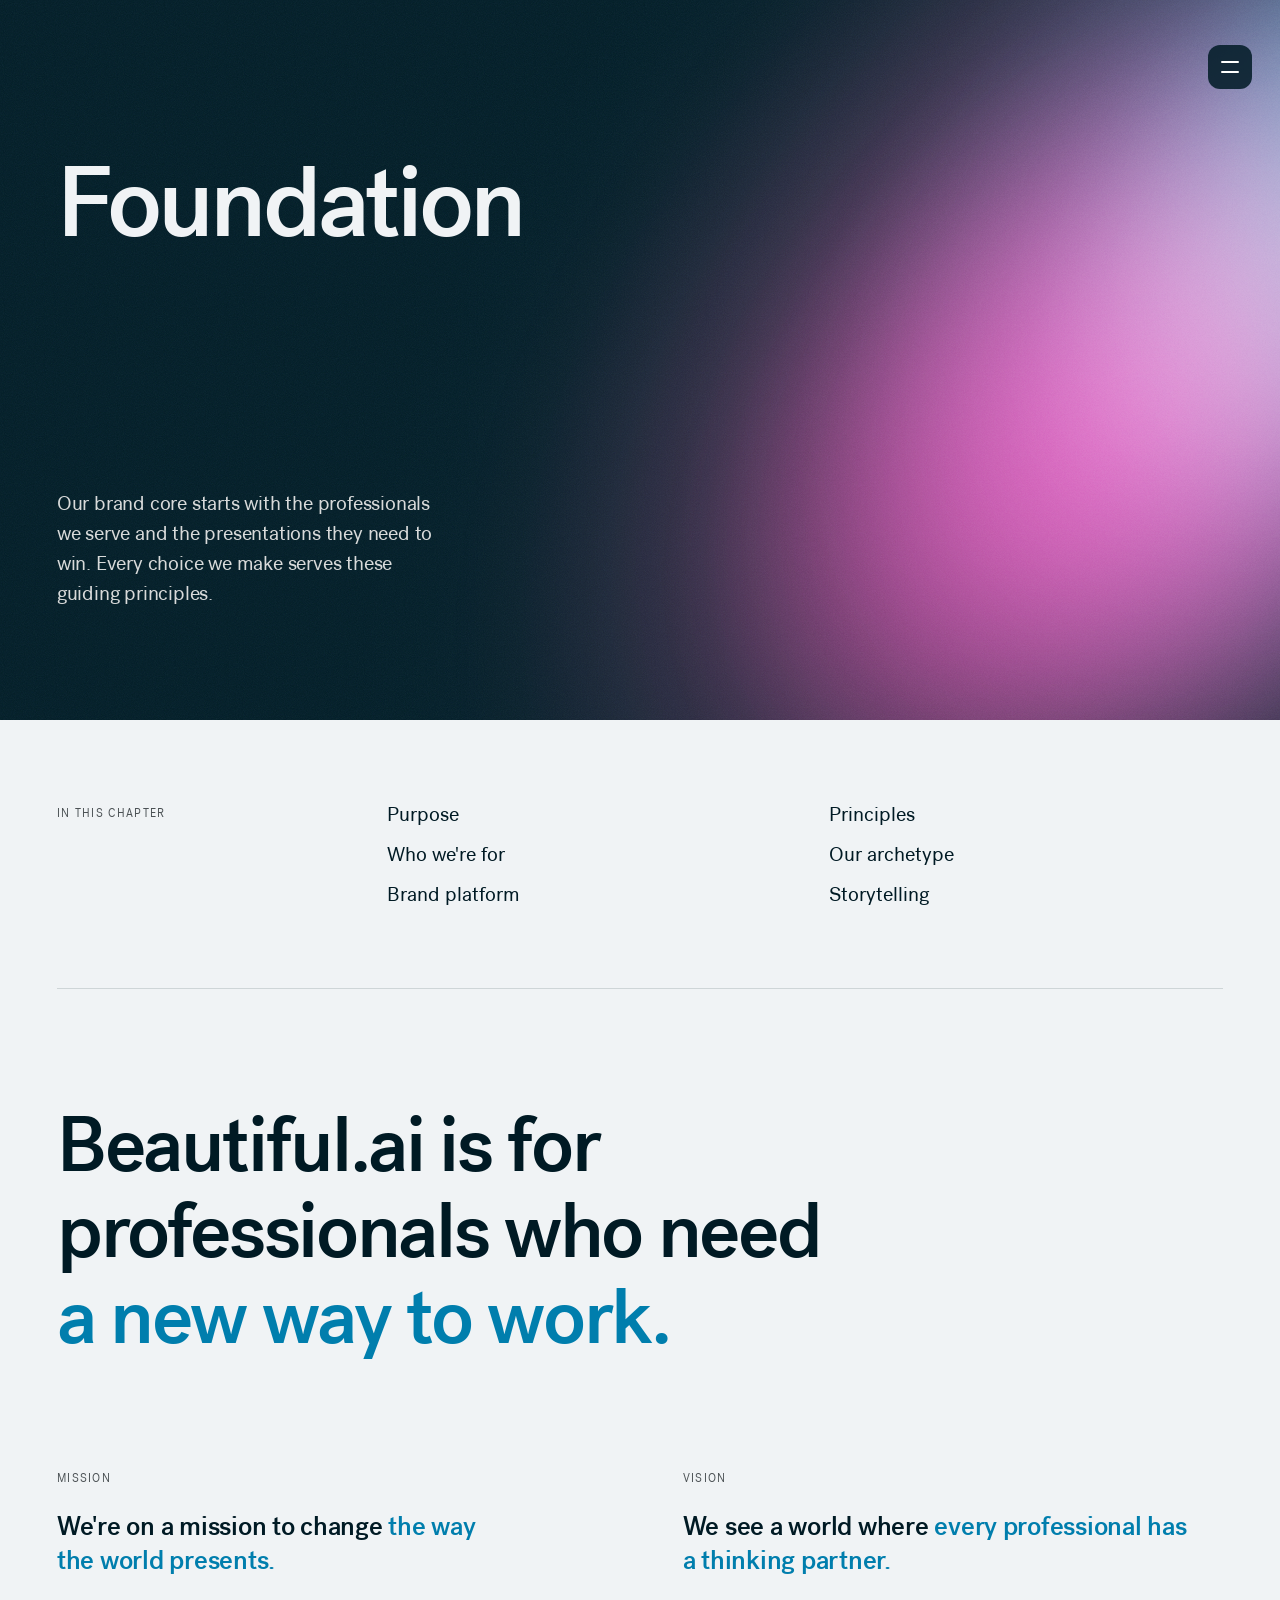
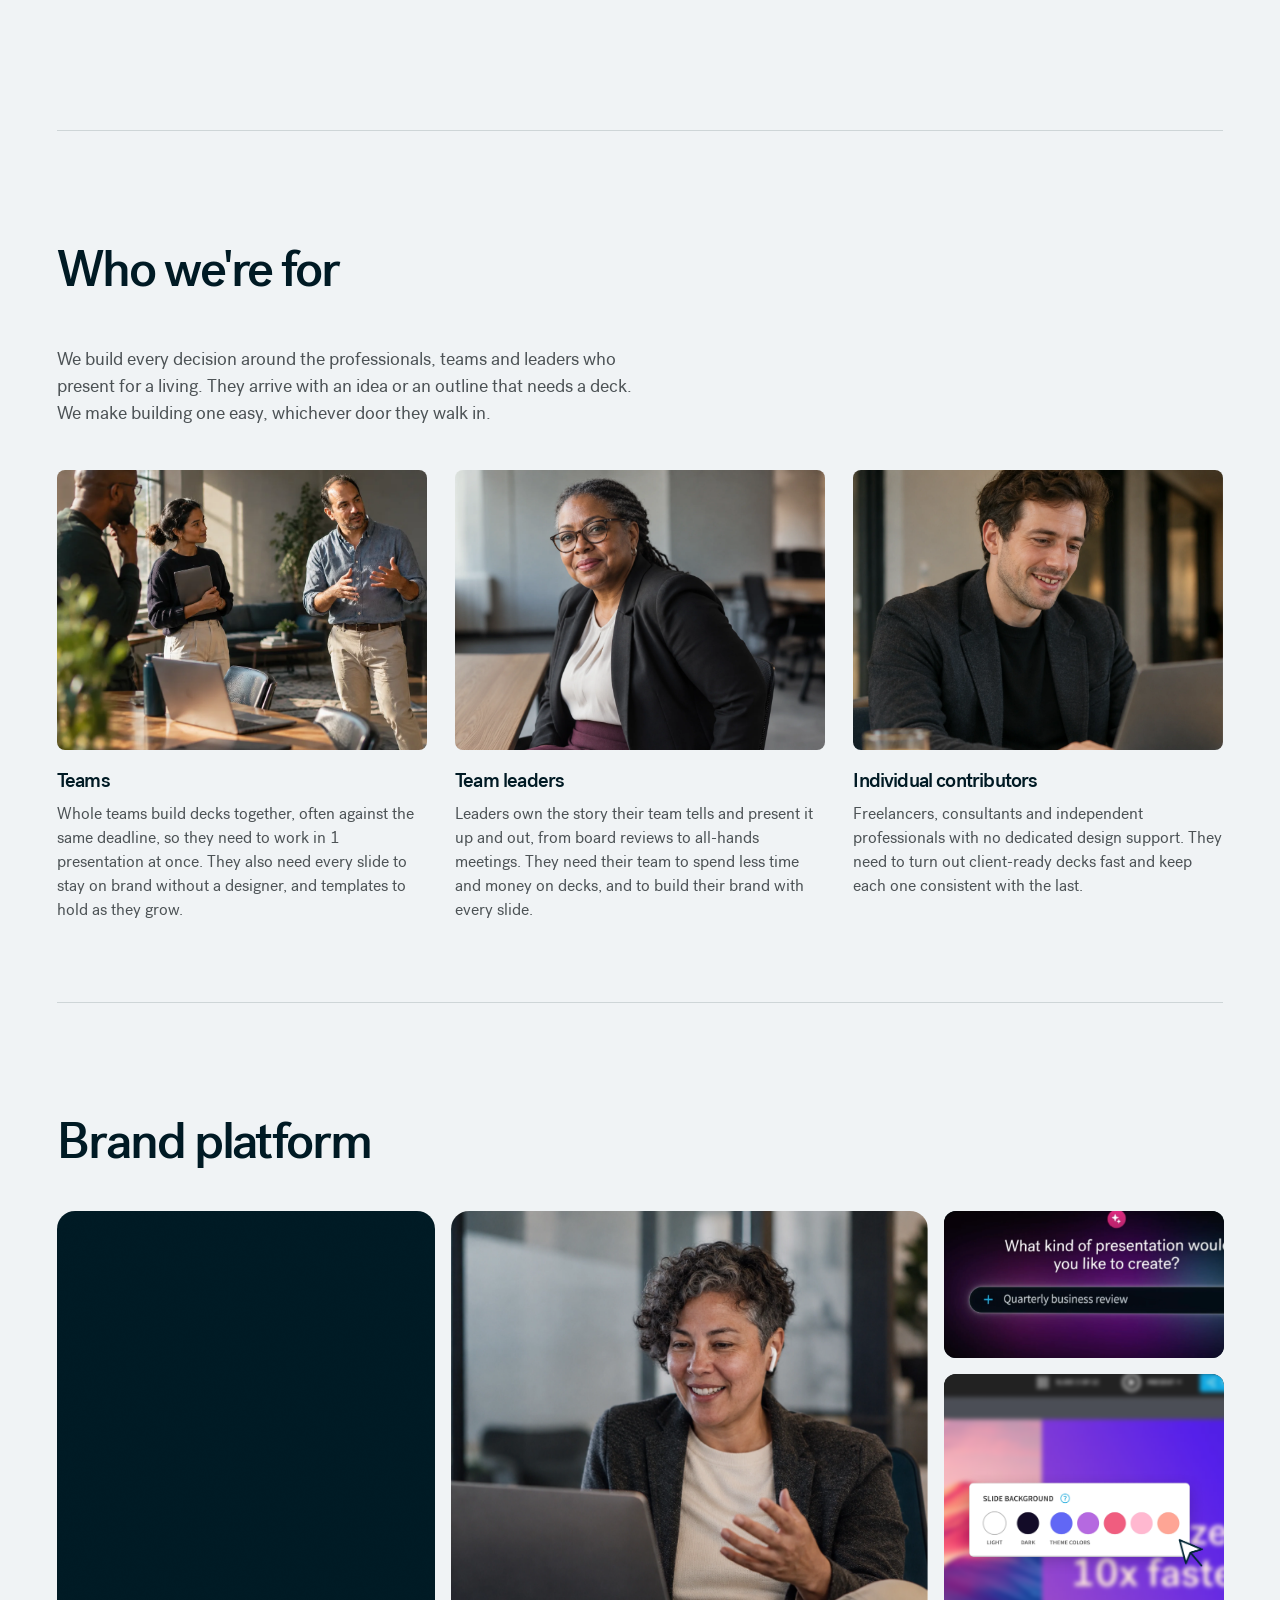
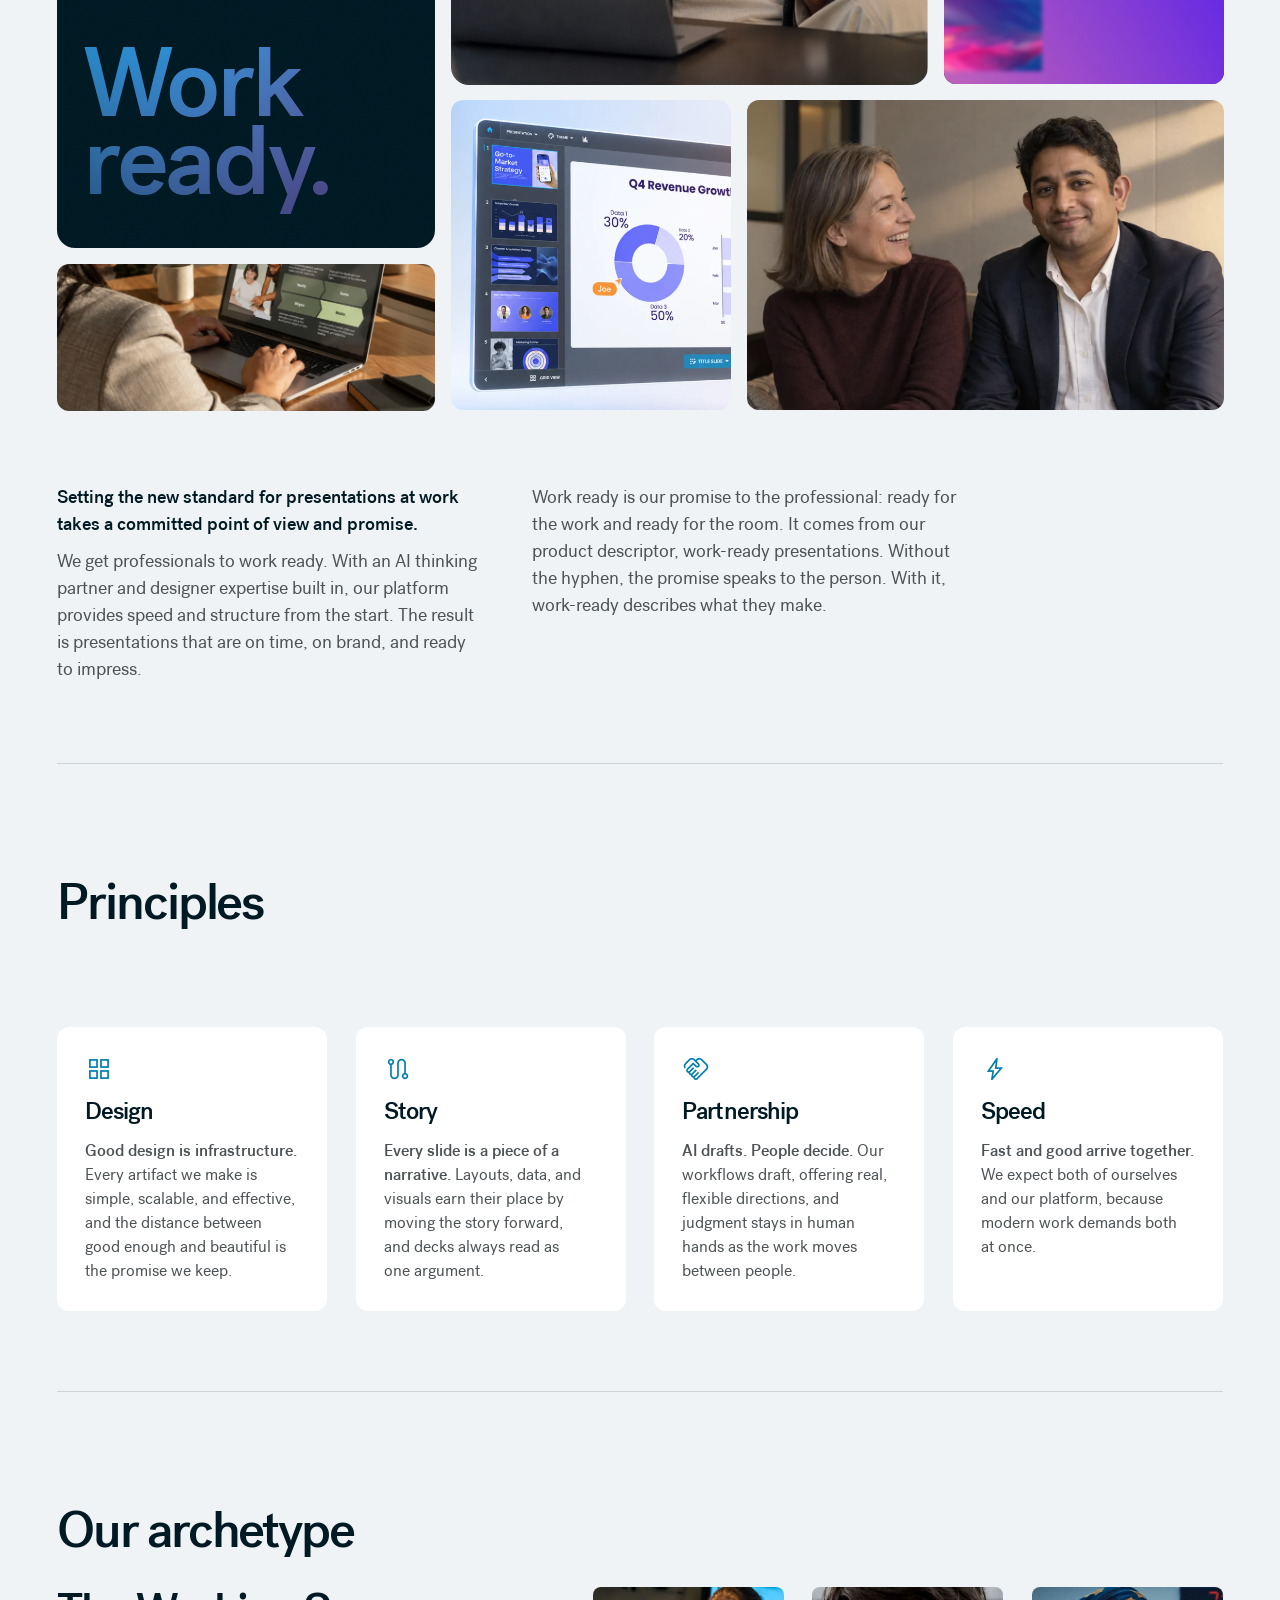
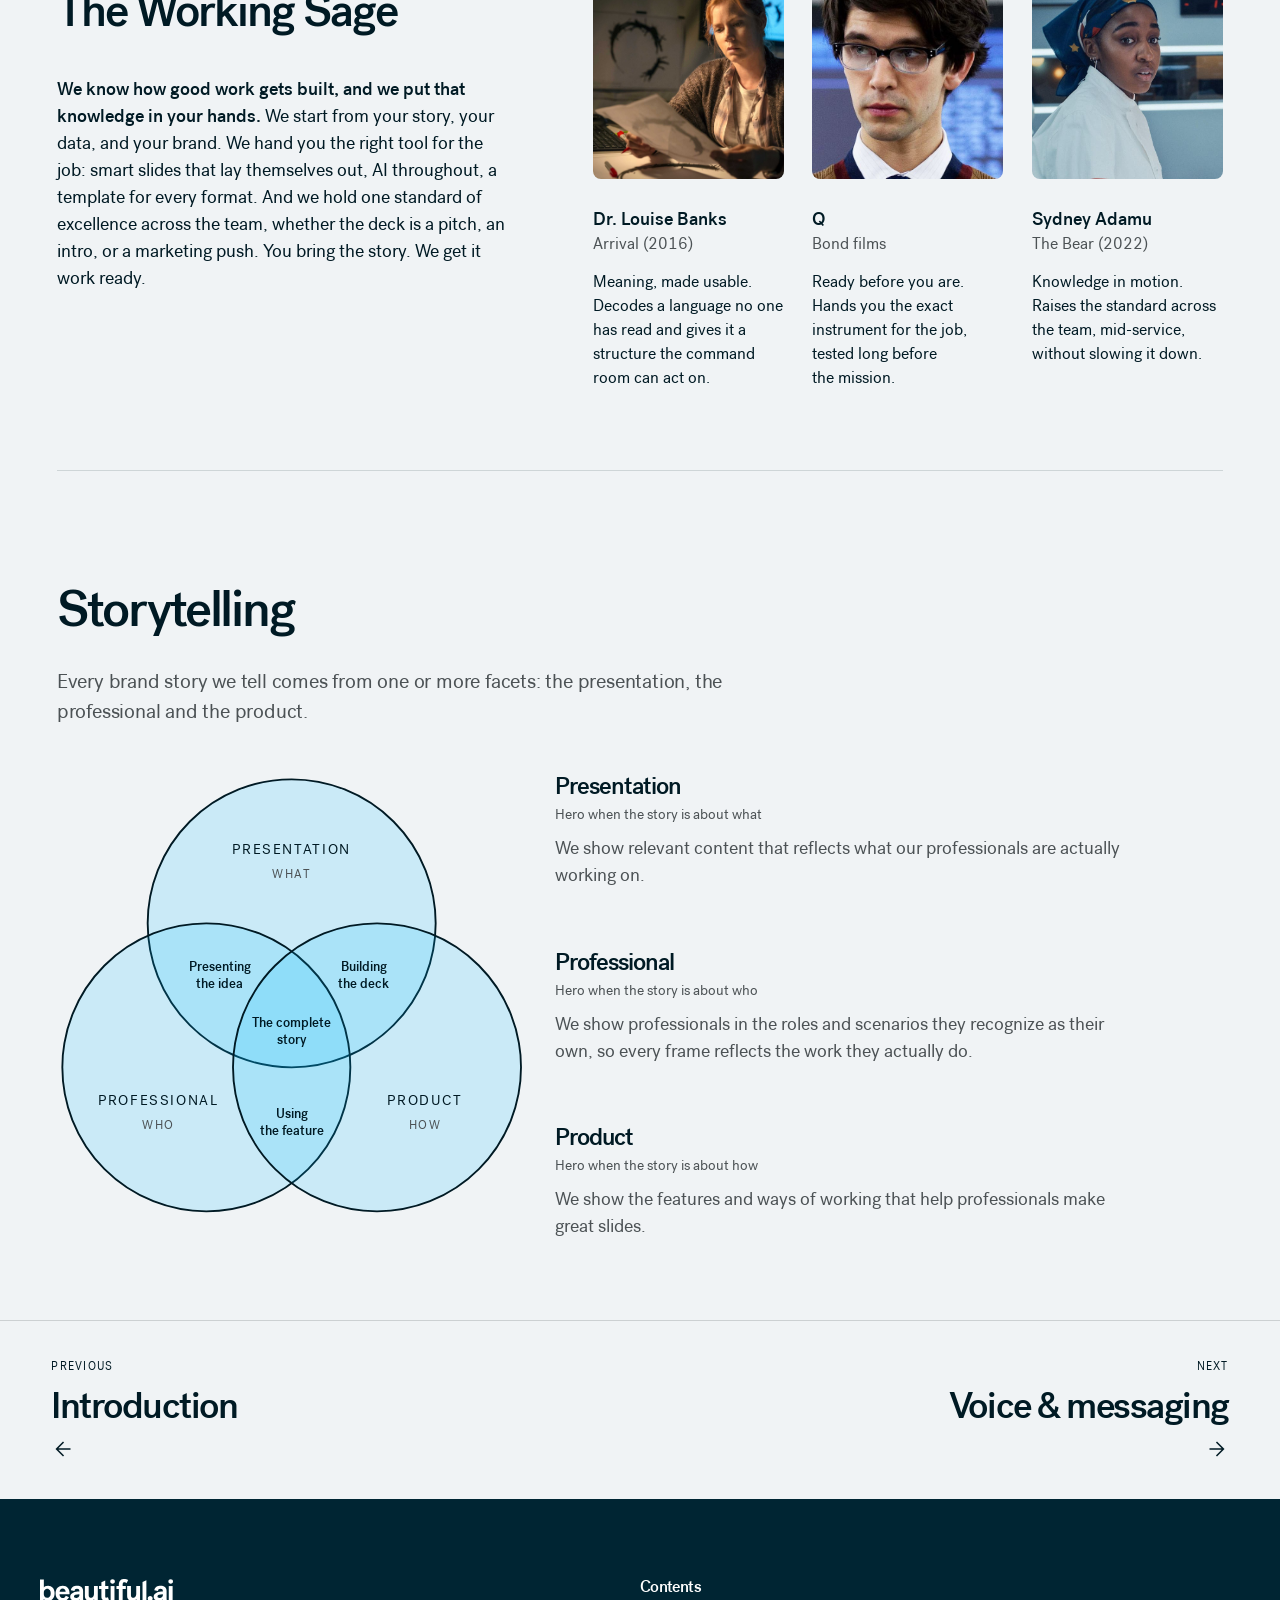
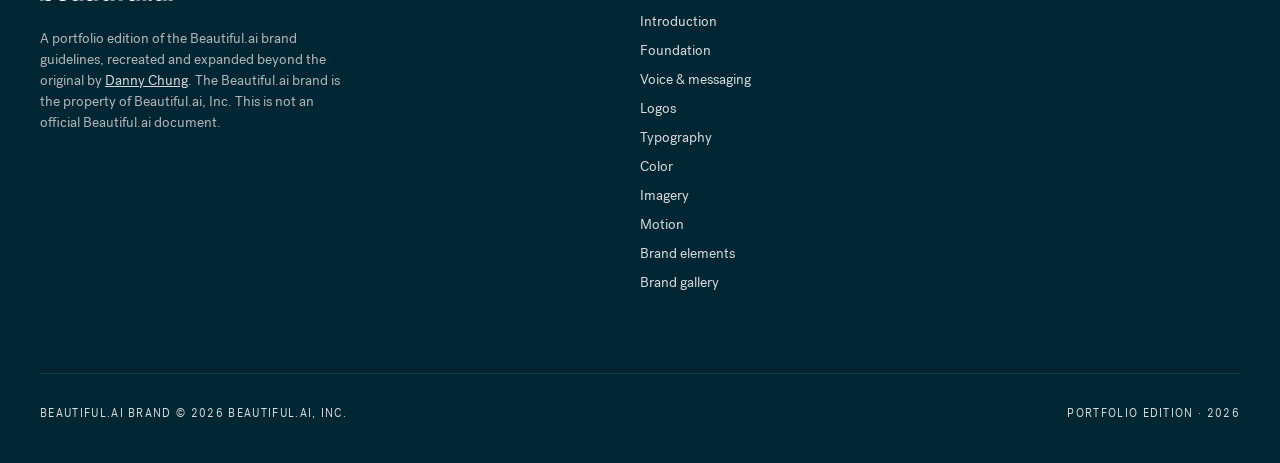
==== commit 421abe1d: "Update Vercel links and asset eidts" ====
--- a/beautifulai/01-foundation.html
+++ b/beautifulai/01-foundation.html
@@ -4,10 +4,10 @@
 <meta charset="UTF-8">
 <meta name="viewport" content="width=device-width, initial-scale=1.0">
 <title>Foundation — Beautiful.ai Brand Guidelines</title>
-<meta name="description" content="Guidance for setting the new standard for AI presentations.">
+<meta name="description" content="Guidance for setting the new standard for presentations at work.">
 <meta property="og:type" content="website">
 <meta property="og:title" content="Foundation — Beautiful.ai Brand Guidelines">
-<meta property="og:description" content="Guidance for setting the new standard for AI presentations.">
+<meta property="og:description" content="Guidance for setting the new standard for presentations at work.">
 <meta property="og:url" content="https://guides.dannymade.com/beautifulai/01-foundation.html">
 <meta property="og:image" content="https://guides.dannymade.com/beautifulai/assets/og-image.jpg">
 <meta property="og:image:width" content="1200">
@@ -214,7 +214,7 @@
 <footer class="footer" data-screen-label="16 Footer">
   <div class="footer-grid">
     <div>
-      <img src="assets/beautifulai-logo-white.svg" alt="Beautiful.ai" style="height:22px;margin-bottom:20px">
+      <img src="assets/beautifulai-logo-white.svg?v=ds2" alt="Beautiful.ai" style="height:22px;margin-bottom:20px">
       <p style="font-size:var(--text-body-s,0.875rem);color:var(--neutral-light);max-width:38ch;margin:0">
         A portfolio edition of the Beautiful.ai brand guidelines, recreated and
         expanded beyond the original by <a href="https://dannymade.com" target="_blank" rel="noopener">Danny Chung</a>. The Beautiful.ai brand is the property of
@@ -242,7 +242,7 @@
     <span>Portfolio edition · 2026</span>
   </div>
 </footer>
-<script src="site.js?v=150"></script>
+<script src="site.js?v=151"></script>
 <script>
 (function(){
   const sec=document.getElementById('realwork');if(!sec)return;
--- a/beautifulai/styles.css
+++ b/beautifulai/styles.css
@@ -3274,11 +3274,11 @@
 .story-builder{display:grid;gap:var(--gut,24px)}
 .sb-toggles{display:flex;flex-wrap:wrap;gap:12px}
 .sb-tog{appearance:none;font:inherit;font-size:var(--text-body-m,1rem);font-weight:var(--fw-medium,500);display:inline-flex;align-items:center;gap:10px;padding:12px 20px 12px 14px;min-height:48px;border-radius:var(--radius-s,6px);border:1px solid var(--scheme5-border,var(--opacity-neutral-darkest-15));background:var(--white);color:var(--ink,var(--color-neutral-darkest));cursor:pointer;transition:background .2s ease,border-color .2s ease}
-.material-symbols-outlined.sb-tog-box{font-size:24px;line-height:1;width:24px;height:24px;color:var(--blue-light);font-variation-settings:"FILL" 0,"wght" 400,"GRAD" 0,"opsz" 24;transition:color .2s ease}
+.material-symbols-outlined.sb-tog-box{font-size:24px;line-height:1;width:24px;height:24px;color:var(--blue-light);font-variation-settings:"FILL" 0,"wght" 300,"GRAD" 0,"opsz" 24;transition:color .2s ease}
 .sb-tog:hover{border-color:var(--blue-dark)}
 .sb-tog:focus-visible{outline:2px solid var(--blue-dark);outline-offset:2px}
 .sb-tog[aria-pressed="true"]{background:var(--blue-lightest);border-color:var(--blue-dark)}
-.sb-tog[aria-pressed="true"] .material-symbols-outlined.sb-tog-box{color:var(--blue-dark);font-variation-settings:"FILL" 1,"wght" 400,"GRAD" 0,"opsz" 24}
+.sb-tog[aria-pressed="true"] .material-symbols-outlined.sb-tog-box{color:var(--blue-dark);font-variation-settings:"FILL" 1,"wght" 300,"GRAD" 0,"opsz" 24}
 .sb-hint{margin:0;min-height:1.5em;font-size:var(--text-body-s,.875rem);color:var(--neutral-dark)}
 .sb-stage{display:grid;grid-template-columns:minmax(0,1.6fr) minmax(0,1fr);gap:var(--gut-2xl,64px);align-items:center;padding:var(--gut,24px);background:var(--white);border:1px solid var(--scheme5-border,var(--opacity-neutral-darkest-15));border-radius:var(--radius-xl,18px)}
 .sb-media{position:relative;aspect-ratio:16/10;border-radius:var(--radius-l,12px);overflow:hidden;background:var(--scheme5-bg,var(--color-neutral-lightest))}
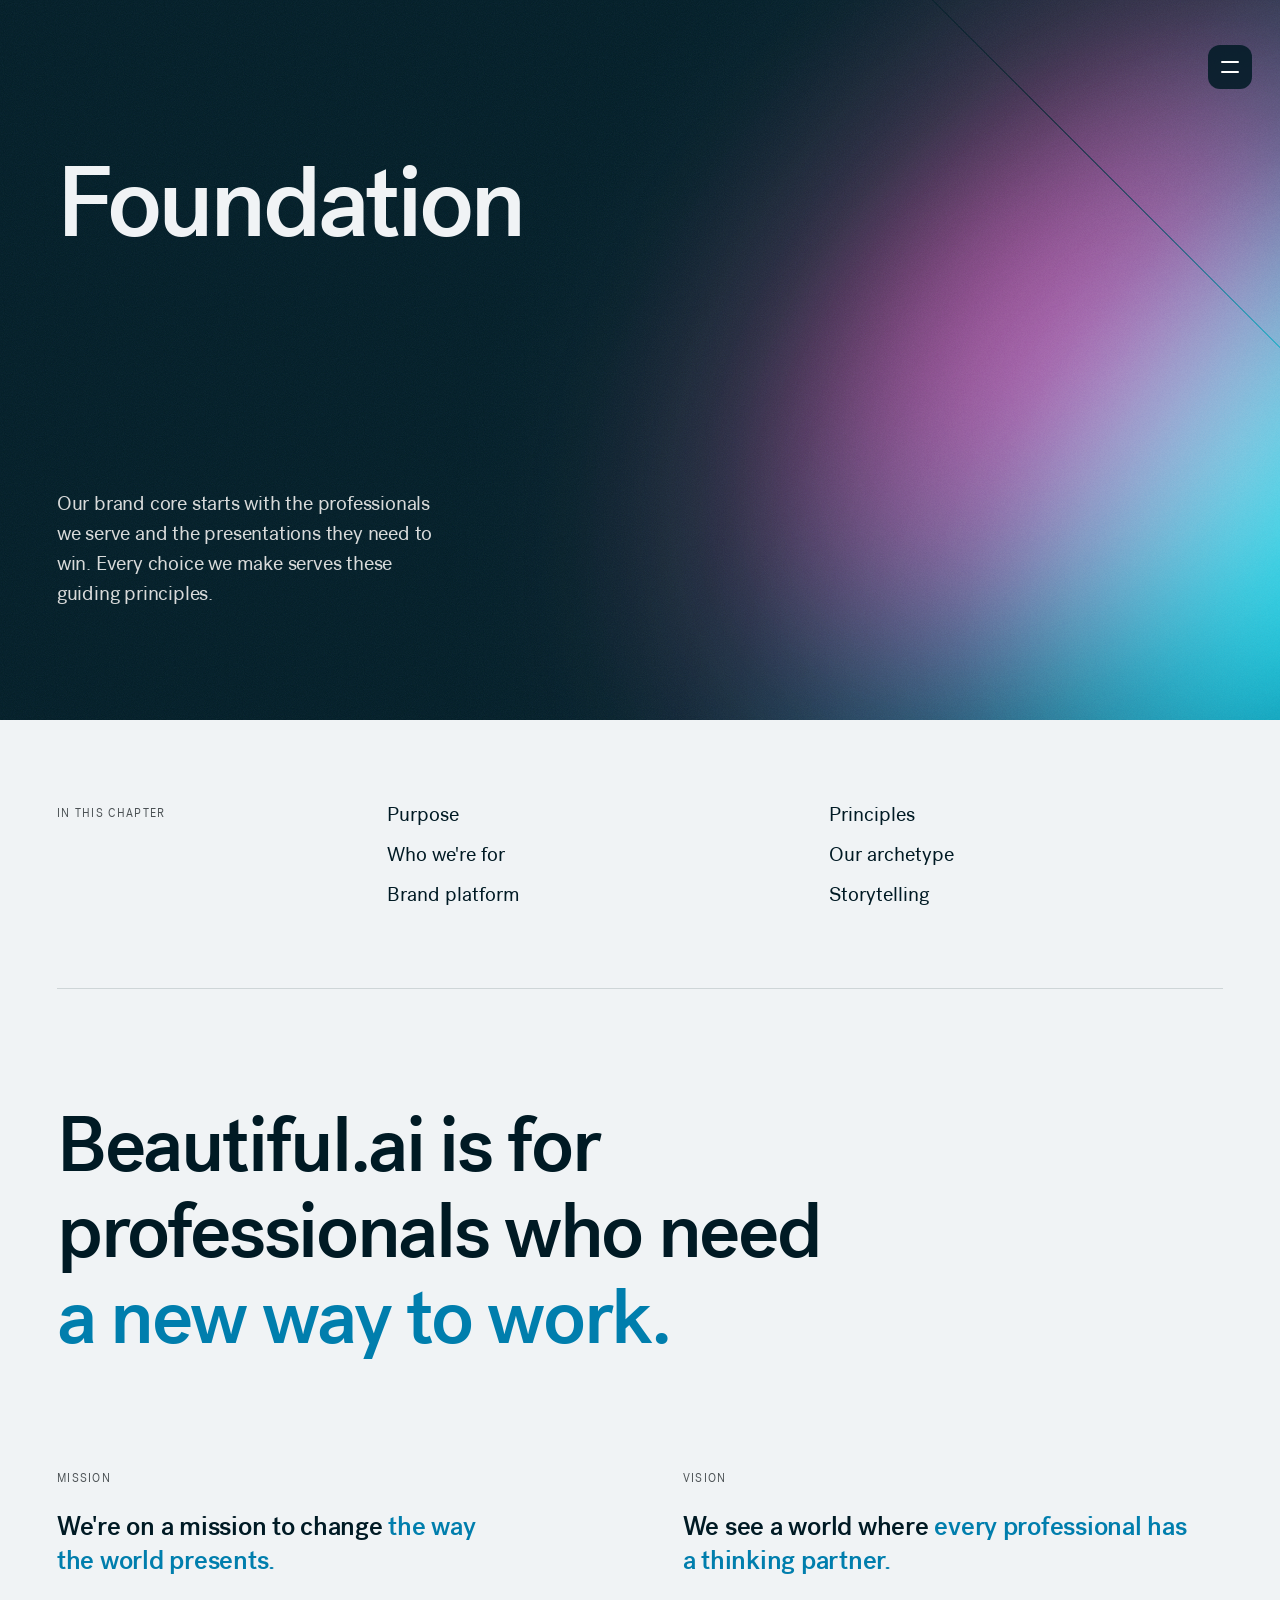
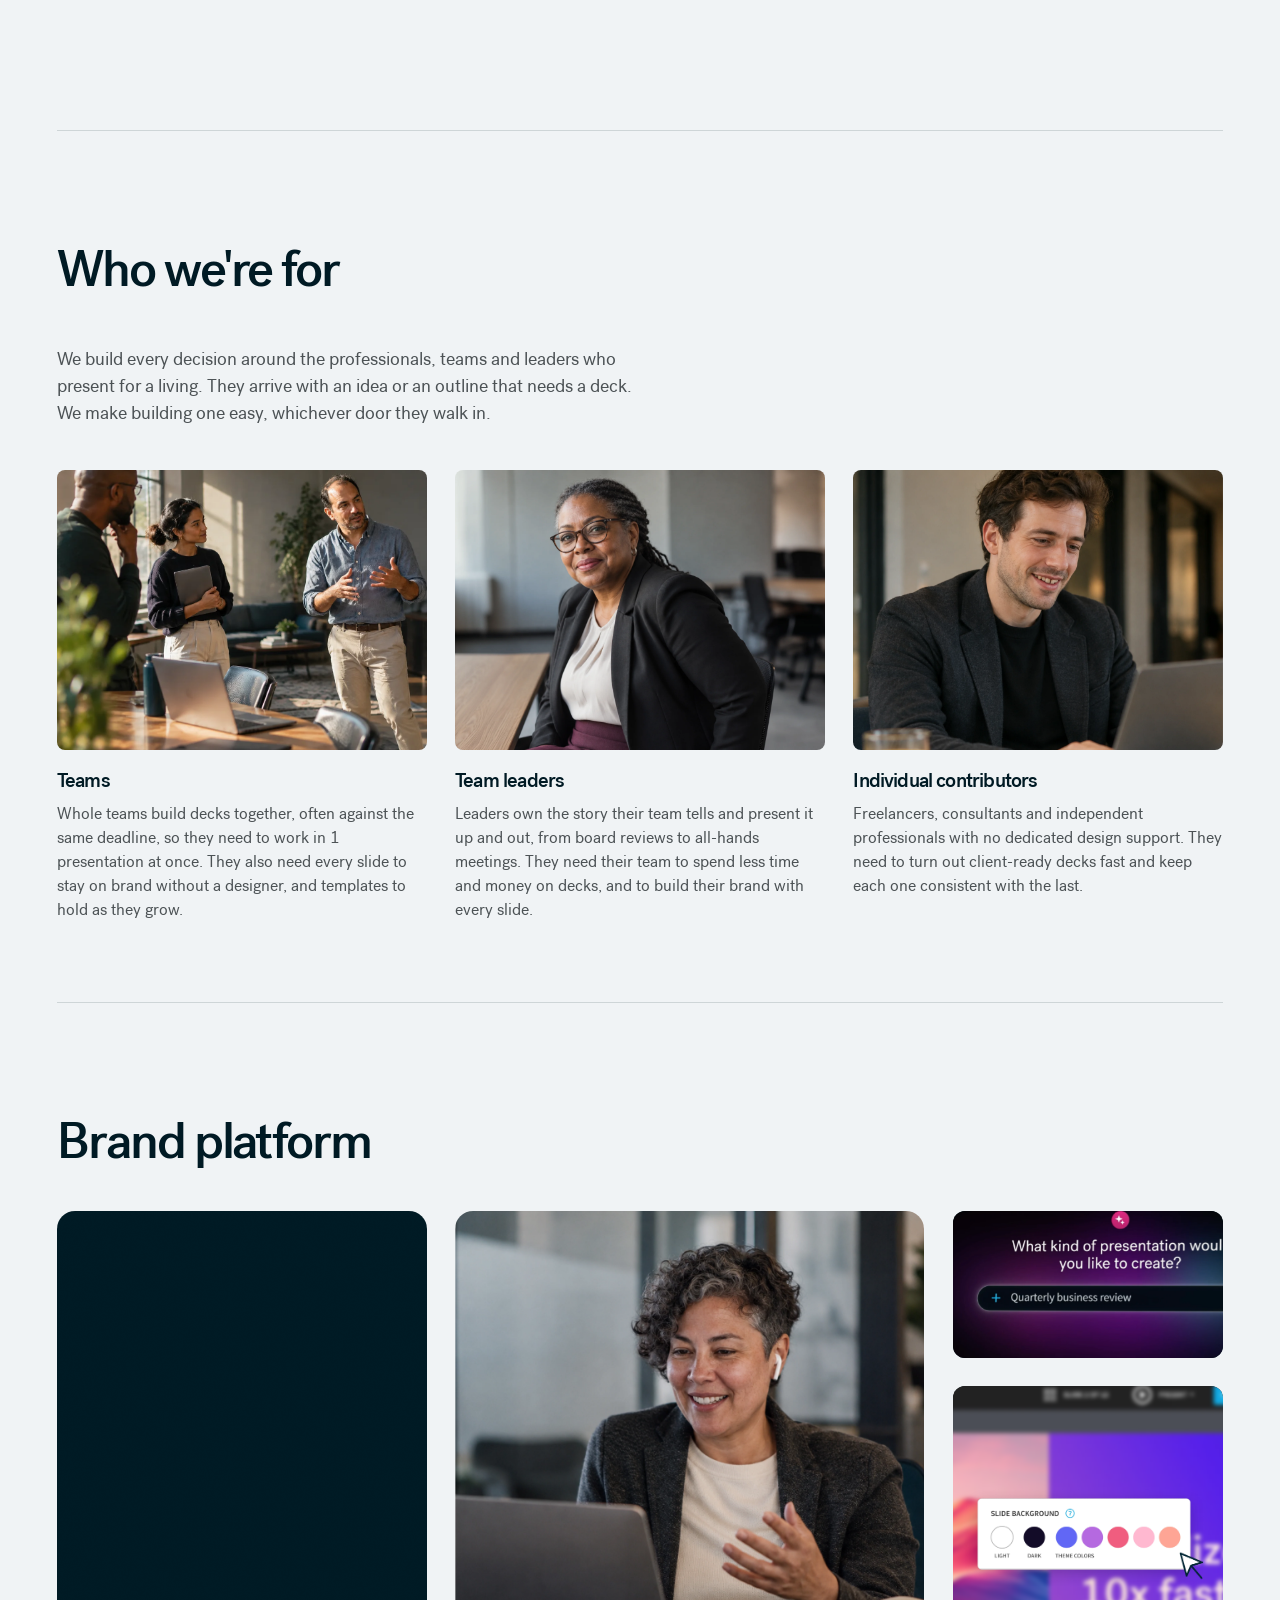
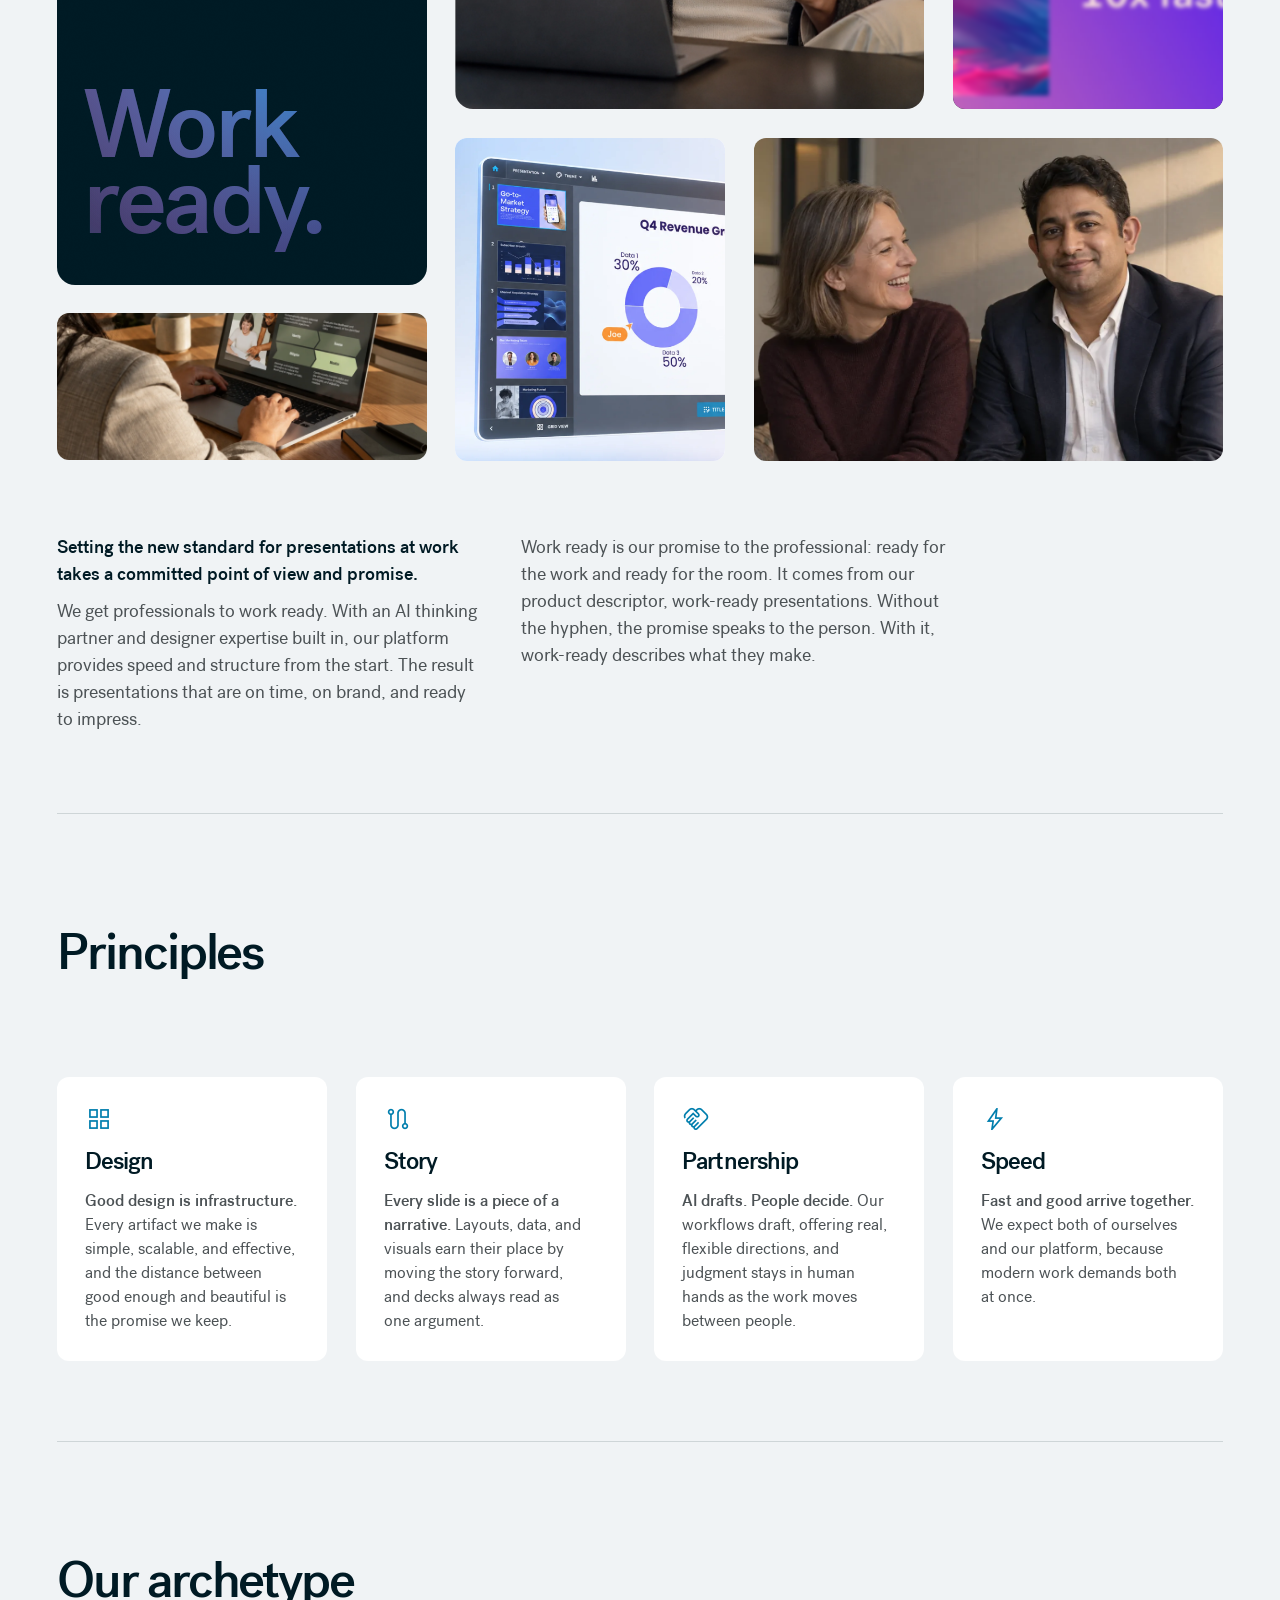
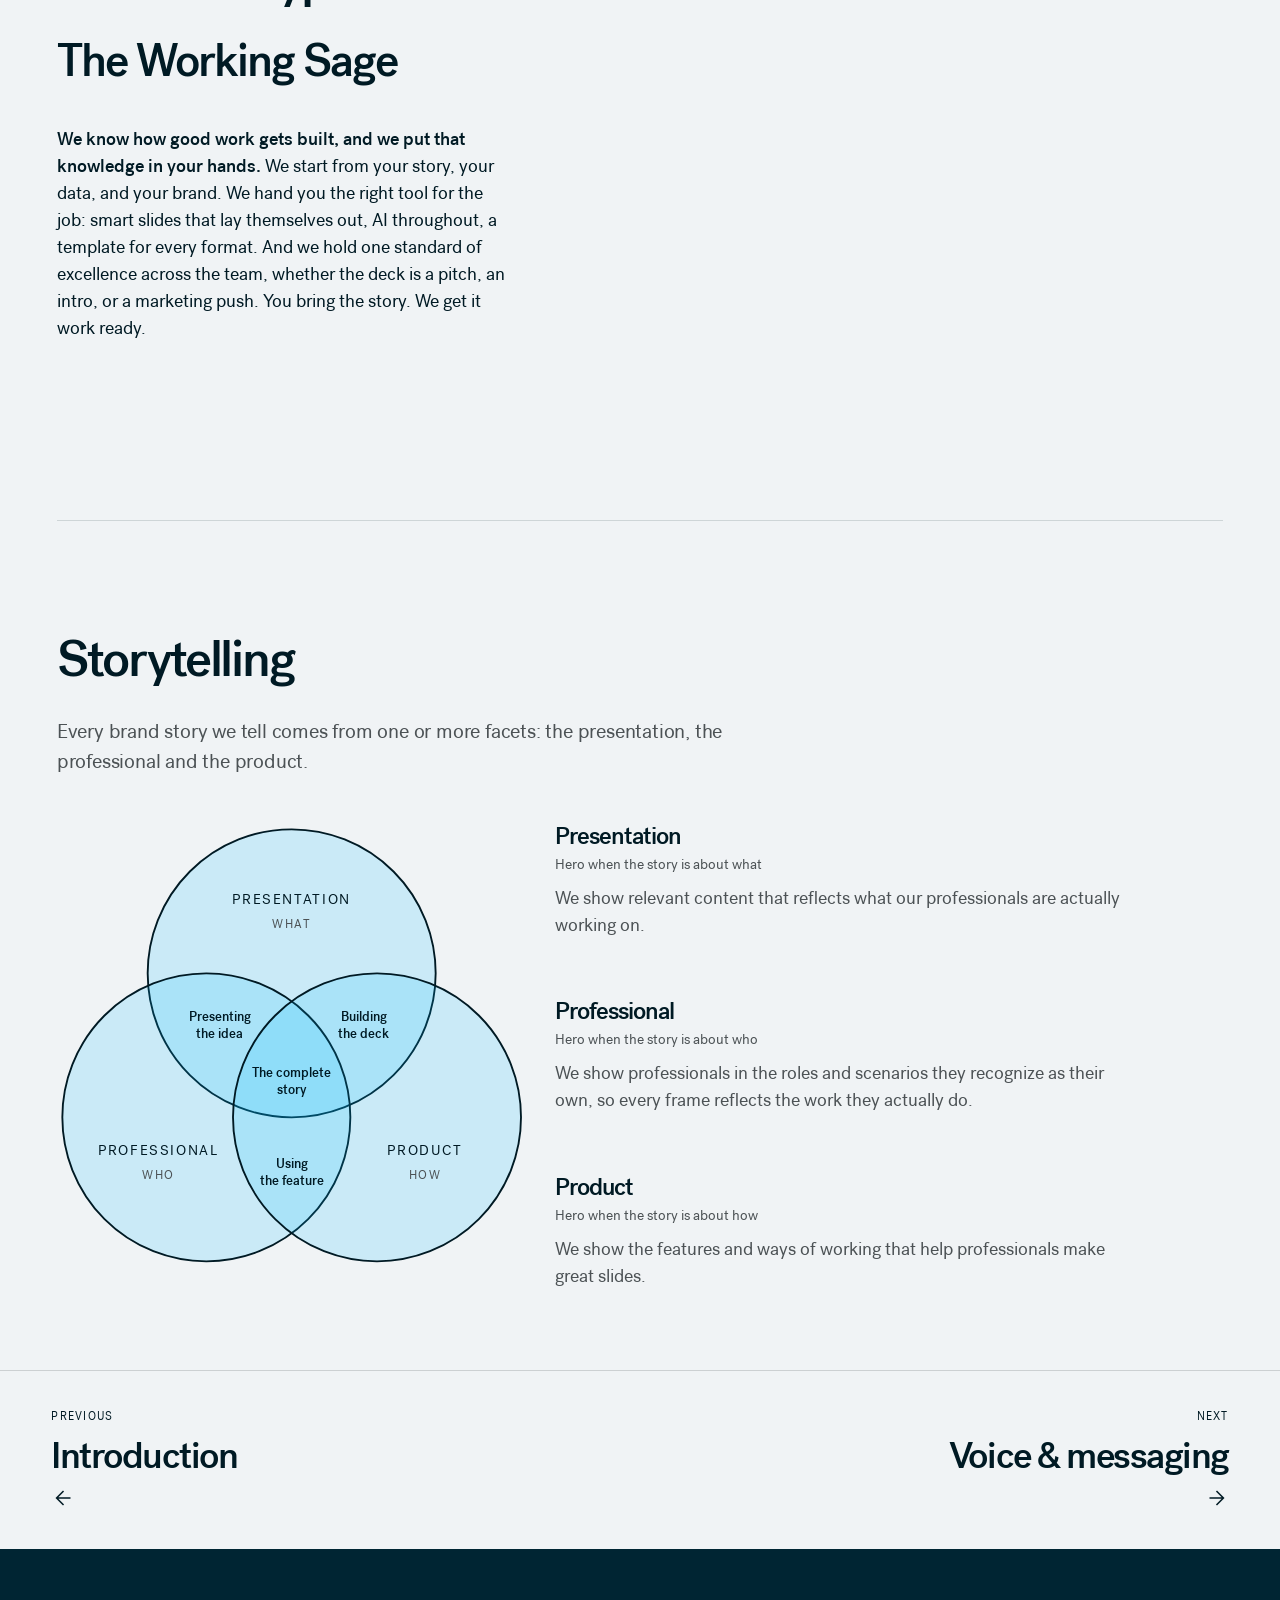
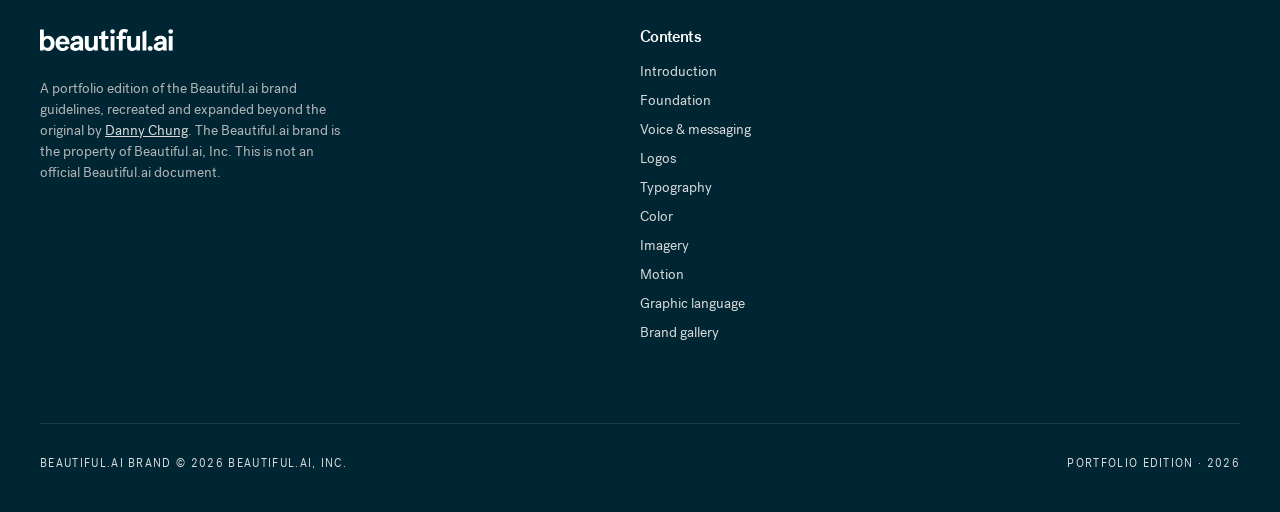
==== commit f94fd071: "rename of brand elements" ====
--- a/beautifulai/01-foundation.html
+++ b/beautifulai/01-foundation.html
@@ -19,7 +19,7 @@
 <link rel="stylesheet" href="styles.css?v=213">
 <link rel="stylesheet" href="photography.css?v=200">
 <link rel="stylesheet" href="white-ground.css?v=213">
-<link rel="stylesheet" href="ds-restyle.css?v=306">
+<link rel="stylesheet" href="ds-restyle.css?v=307">
 <link rel="stylesheet" href="https://fonts.googleapis.com/css2?family=Material+Symbols+Outlined:opsz,wght,FILL,GRAD@24,300,0,0">
 <script src="image-slot.js?v=130"></script>
 <template id="__bundler_thumbnail"><svg viewBox="0 0 120 120" xmlns="http://www.w3.org/2000/svg"><rect width="120" height="120" fill="#001A24"></rect><circle cx="30" cy="26" r="34" fill="#B4379B" opacity="0.85"></circle><text x="36" y="76" font-family="system-ui, sans-serif" font-size="38" font-weight="600" fill="#F0F3F5">b</text><text x="58" y="76" font-family="system-ui, sans-serif" font-size="38" font-weight="600" fill="#52D0FF">.</text></svg></template>
@@ -36,9 +36,9 @@
     <a href="04-color.html">Color</a>
     <a href="05-art-direction.html">Imagery</a>
     <a href="motion.html">Motion</a>
-    <a href="brand-elements.html">Brand elements</a>
+    <a href="brand-elements.html">Graphic language</a>
     <a href="06-brand-in-use.html">Brand gallery</a>
-    <a class="nav-tool" href="prompt-builder.html"><span class="material-symbols-outlined" aria-hidden="true">auto_awesome</span>Photo prompt builder</a>
+    <a class="nav-tool" href="prompt-builder.html" target="bai-prompt-builder" rel="noopener"><span class="material-symbols-outlined" aria-hidden="true">auto_awesome</span>Photo prompt builder</a>
   </nav>
   <div class="nav-version">Portfolio edition · 2026</div>
 </header>
@@ -94,7 +94,7 @@
 
 <section class="tagline-page" id="realwork" data-screen-label="04 Our position">
   <div class="sub-head tp-label"><h2>Brand platform</h2></div>
-  <style>.wrb{display:grid;gap:16px;grid-template-columns:repeat(12,minmax(0,1fr));--r:clamp(80px,11.5vw,166px);grid-auto-rows:var(--r);margin:0 0 var(--gut,16px)}.wrb .t{position:relative;overflow:hidden;border-radius:var(--radius-l);background:var(--color-neutral-lightest)}.wrb .t.lg{border-radius:var(--radius-xl)}.wrb .t>img{position:absolute;inset:0;width:100%;height:100%;object-fit:cover;display:block}.wrb .t.sl{background:var(--color-neutral-darkest);perspective:900px}.wrb .t.sl>img.s{inset:auto;left:50%;top:50%;width:72%;height:auto;aspect-ratio:16/9;object-fit:cover;border-radius:var(--radius-xs);transform:translate(-50%,-50%) rotateY(-12deg) rotateX(5deg);box-shadow:0 18px 40px rgba(0,26,36,.55)}.wrb .free{container-type:inline-size;display:grid;align-content:end}.wrb .free p{margin:0;font-weight:700;letter-spacing:-0.045em;font-size:clamp(48px,34cqi,240px)}@media(max-width:700px){.wrb{grid-template-columns:repeat(6,minmax(0,1fr));--r:28vw}.wrb>*{grid-column:auto/span 3!important;grid-row:auto/span 1!important}.wrb>.free,.wrb>.lg{grid-column:1/-1!important;grid-row:auto/span 2!important}}.wrb .t{background:var(--color-white)}.wrb .word{position:relative;container-type:inline-size;display:grid;align-content:end;padding:clamp(16px,3vw,48px);background:var(--color-neutral-darkest);color:var(--color-white);isolation:isolate}.wrb .word p{margin:0;color:var(--color-white);font-weight:700;line-height:0.95;letter-spacing:-0.04em;font-size:clamp(40px,30cqi,200px)}.wrb .word.shine::before{content:"";position:absolute;inset:0;z-index:-1;pointer-events:none;background:radial-gradient(55% 40% at 92% 6%,color-mix(in oklch,var(--color-blue) 70%,transparent),transparent 70%),radial-gradient(70% 55% at 80% 18%,color-mix(in oklch,var(--color-magenta) 35%,transparent),transparent 72%),linear-gradient(225deg,color-mix(in oklch,var(--color-blue) 22%,transparent),transparent 60%);filter:blur(18px)}@media(max-width:700px){.wrb>.word{grid-column:1/-1!important;grid-row:auto/span 2!important}}.wrb .word[data-spots-text]{background:var(--color-neutral-darkest)!important}.wrb .word[data-spots-text] .cover-mark,.wrb .word[data-spots-text] .cover-dither{visibility:hidden!important}.wrb .word[data-spots-text]>p{position:relative;z-index:3;background:var(--wr-spots,linear-gradient(125deg,var(--color-blue),var(--color-magenta)))!important;background-size:100% 100%!important;background-position:0 0!important;-webkit-background-clip:text!important;background-clip:text!important;color:transparent!important;transition:none!important}.wrb>.t.still:hover>img{scale:1!important}.wrb .t>img.wr-pop{inset:auto;left:-2%;bottom:6%;width:104%;height:auto;object-fit:contain;z-index:2}</style><div class="wrb g R">
+  <style>.wrb{display:grid;gap:var(--gut);grid-template-columns:repeat(12,minmax(0,1fr));--r:clamp(80px,11.5vw,166px);grid-auto-rows:var(--r);margin:0 0 var(--gut,16px)}.wrb .t{position:relative;overflow:hidden;border-radius:var(--radius-l);background:var(--color-neutral-lightest)}.wrb .t.lg{border-radius:var(--radius-xl)}.wrb .t>img{position:absolute;inset:0;width:100%;height:100%;object-fit:cover;display:block}.wrb .t.sl{background:var(--color-neutral-darkest);perspective:900px}.wrb .t.sl>img.s{inset:auto;left:50%;top:50%;width:72%;height:auto;aspect-ratio:16/9;object-fit:cover;border-radius:var(--radius-xs);transform:translate(-50%,-50%) rotateY(-12deg) rotateX(5deg);box-shadow:0 18px 40px rgba(0,26,36,.55)}.wrb .free{container-type:inline-size;display:grid;align-content:end}.wrb .free p{margin:0;font-weight:700;letter-spacing:-0.045em;font-size:clamp(48px,34cqi,240px)}@media(max-width:700px){.wrb{grid-template-columns:repeat(6,minmax(0,1fr));--r:28vw}.wrb>*{grid-column:auto/span 3!important;grid-row:auto/span 1!important}.wrb>.free,.wrb>.lg{grid-column:1/-1!important;grid-row:auto/span 2!important}}.wrb .t{background:var(--color-white)}.wrb .word{position:relative;container-type:inline-size;display:grid;align-content:end;padding:clamp(16px,3vw,48px);background:var(--color-neutral-darkest);color:var(--color-white);isolation:isolate}.wrb .word p{margin:0;color:var(--color-white);font-weight:700;line-height:0.95;letter-spacing:-0.04em;font-size:clamp(40px,30cqi,200px)}.wrb .word.shine::before{content:"";position:absolute;inset:0;z-index:-1;pointer-events:none;background:radial-gradient(55% 40% at 92% 6%,color-mix(in oklch,var(--color-blue) 70%,transparent),transparent 70%),radial-gradient(70% 55% at 80% 18%,color-mix(in oklch,var(--color-magenta) 35%,transparent),transparent 72%),linear-gradient(225deg,color-mix(in oklch,var(--color-blue) 22%,transparent),transparent 60%);filter:blur(18px)}@media(max-width:700px){.wrb>.word{grid-column:1/-1!important;grid-row:auto/span 2!important}}.wrb .word[data-spots-text]{background:var(--color-neutral-darkest)!important}.wrb .word[data-spots-text] .cover-mark,.wrb .word[data-spots-text] .cover-dither{visibility:hidden!important}.wrb .word[data-spots-text]>p{position:relative;z-index:3;background:var(--wr-spots,linear-gradient(125deg,var(--color-blue),var(--color-magenta)))!important;background-size:100% 100%!important;background-position:0 0!important;-webkit-background-clip:text!important;background-clip:text!important;color:transparent!important;transition:none!important}.wrb>.t.still:hover>img{scale:1!important}.wrb .t>img.wr-pop{inset:auto;left:-2%;bottom:6%;width:104%;height:auto;object-fit:contain;z-index:2}</style><div class="wrb g R">
 <div class="t word lg shine" data-spots-text style="grid-column:1/5;grid-row:1/5"><p>Work<br>ready.</p></div>
 <div class="t lg" style="grid-column:5/10;grid-row:1/4"><img src="assets/story-pro-video-call.webp" alt="A professional talks through her deck on a video call" style="object-position:50% 30%;transform:scaleX(-1)"></div>
 <div class="t still" style="grid-column:10/13;grid-row:1/2;background:var(--color-neutral-darkest);perspective:900px"><img src="assets/prod-ai-prompt-qbr.webp" alt="Starting a quarterly business review from a prompt with Create with AI" style="object-position:50% 39%;transform:scale(1.6) rotateY(-12deg) rotateX(5deg);transform-origin:30% 55%;inset:auto;left:11%;top:-1%;width:82%;height:88%"></div>
@@ -232,7 +232,7 @@
         <li><a href="04-color.html">Color</a></li>
         <li><a href="05-art-direction.html">Imagery</a></li>
         <li><a href="motion.html">Motion</a></li>
-        <li><a href="brand-elements.html">Brand elements</a></li>
+        <li><a href="brand-elements.html">Graphic language</a></li>
         <li><a href="06-brand-in-use.html">Brand gallery</a></li>
       </ul>
     </div>
--- a/beautifulai/ds-restyle.css
+++ b/beautifulai/ds-restyle.css
@@ -850,3 +850,6 @@
 .wrap:has(>.ch-subnav)+style+*,.wrap:has(>.ch-subnav)+style+style+*{padding-top:var(--padding-section-medium)!important;margin-top:0!important}
 @media (max-width:767px){.wrap:has(>.ch-subnav)+style+*,.wrap:has(>.ch-subnav)+style+style+*{padding-top:var(--padding-section-small)!important}}
 .wrap:has(>.ch-subnav)+style+.wrap>:first-child,.wrap:has(>.ch-subnav)+style+style+.wrap>:first-child{margin-top:0!important;border-top:0!important;padding-top:0!important}
+
+/* Gutters: every layout grid of columns, cards or images uses the DS gutter (--gut, 32px at 1440) */
+.ad-mosaic{gap:var(--gut)!important}.grid-3{gap:var(--gut)!important}.dt-demo{gap:var(--gut)!important}.tp-body{gap:var(--gut)!important}
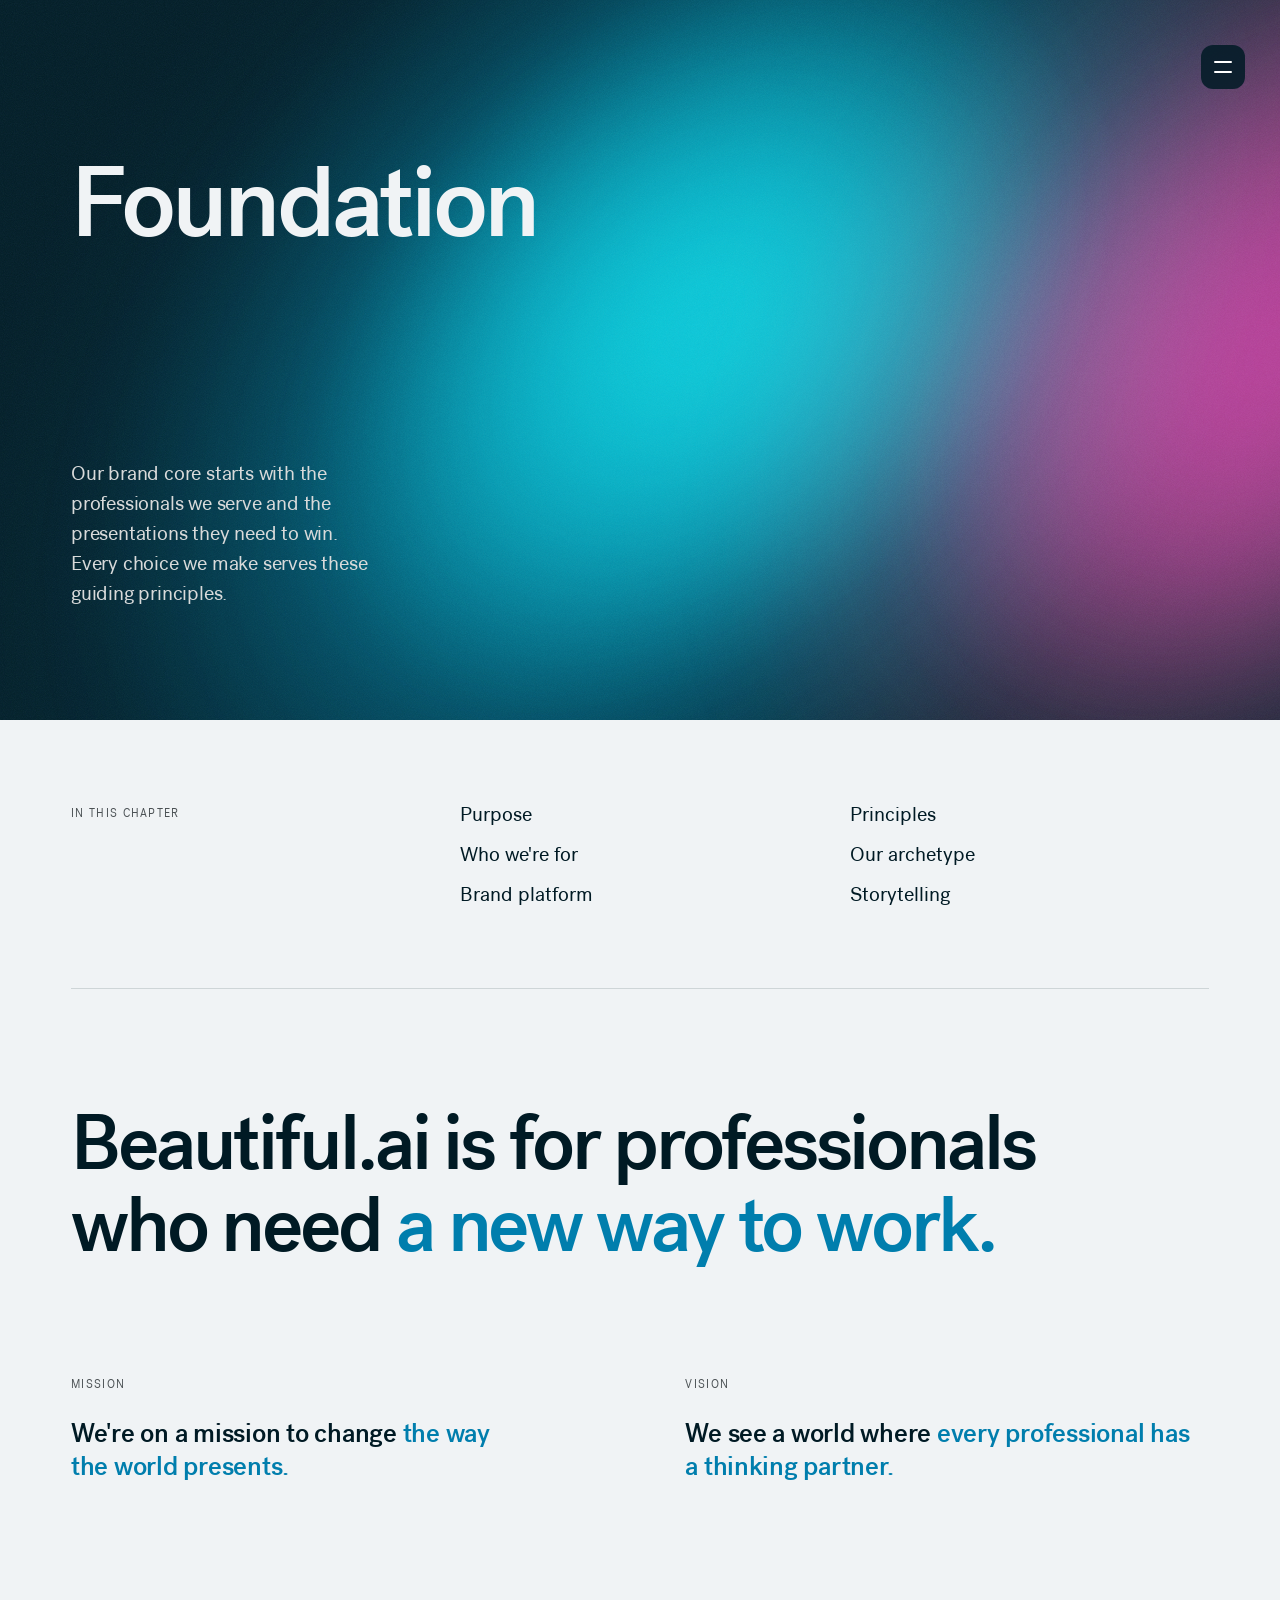
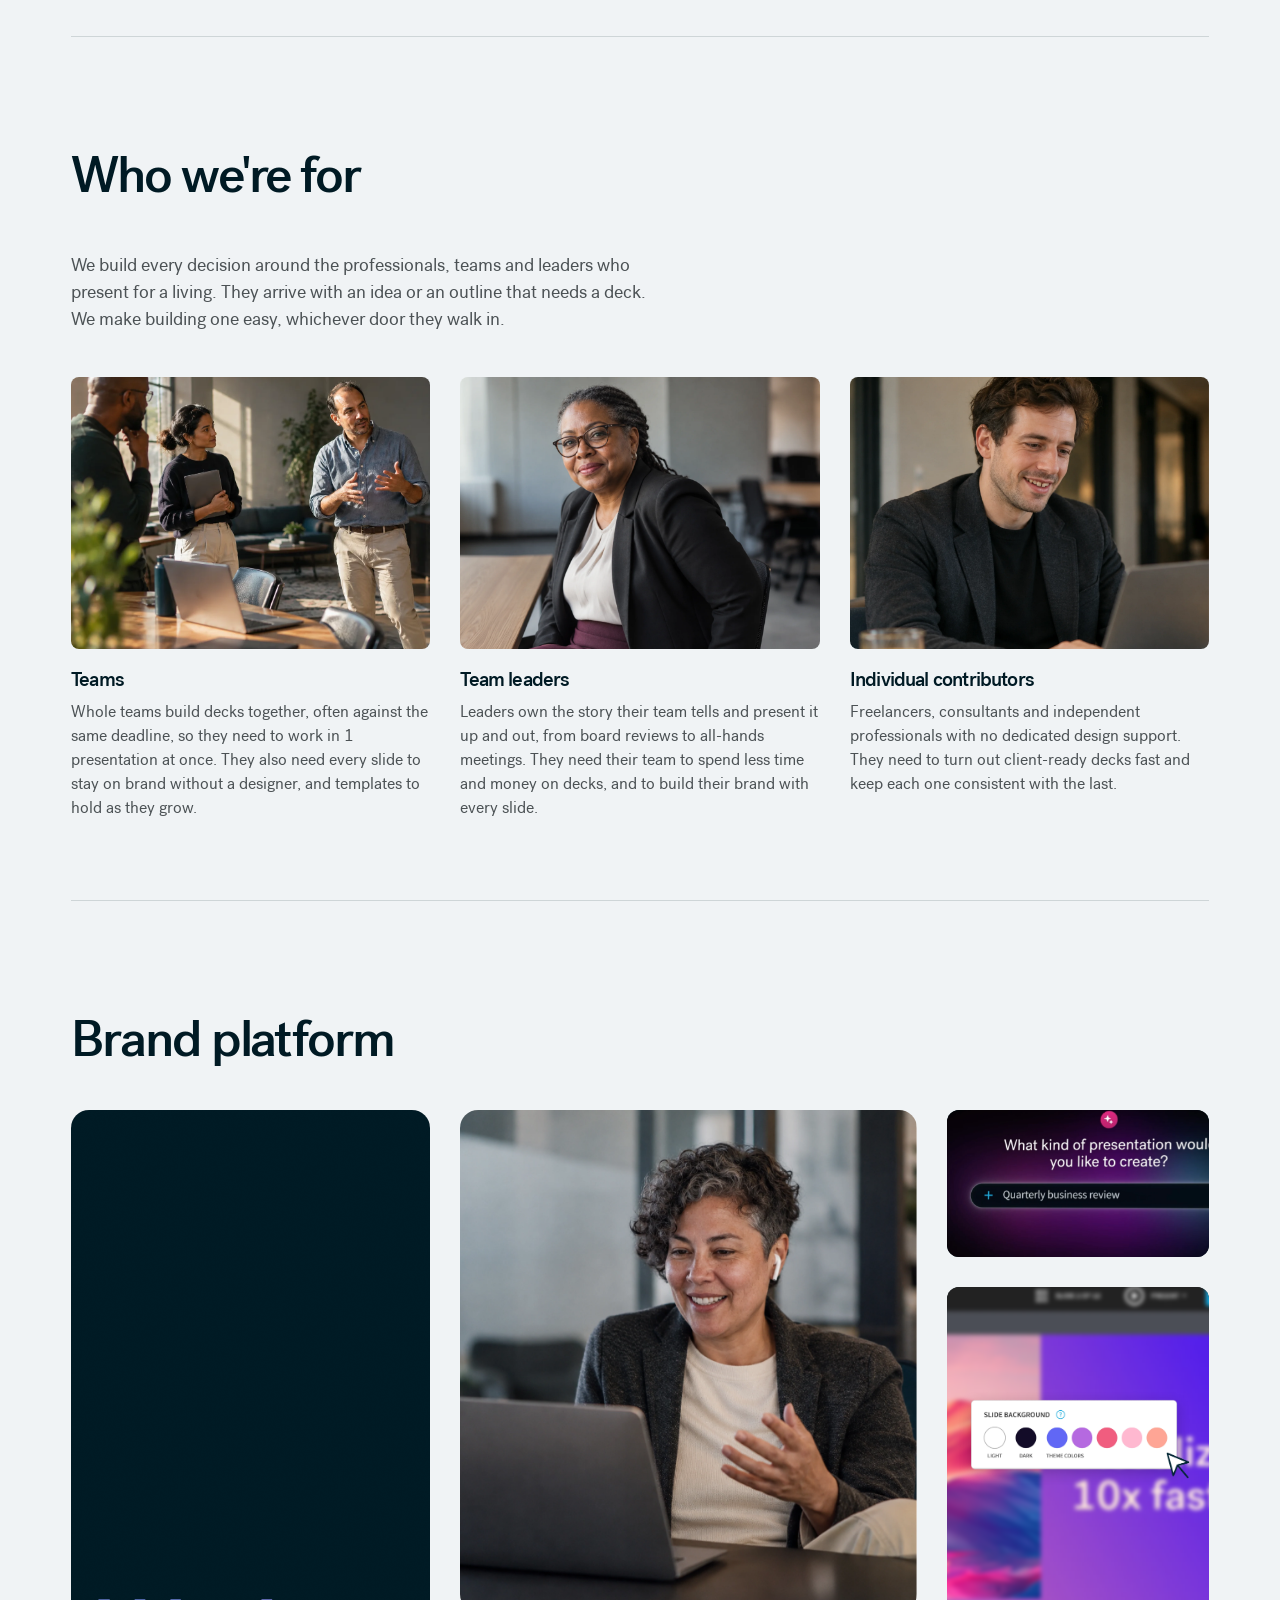
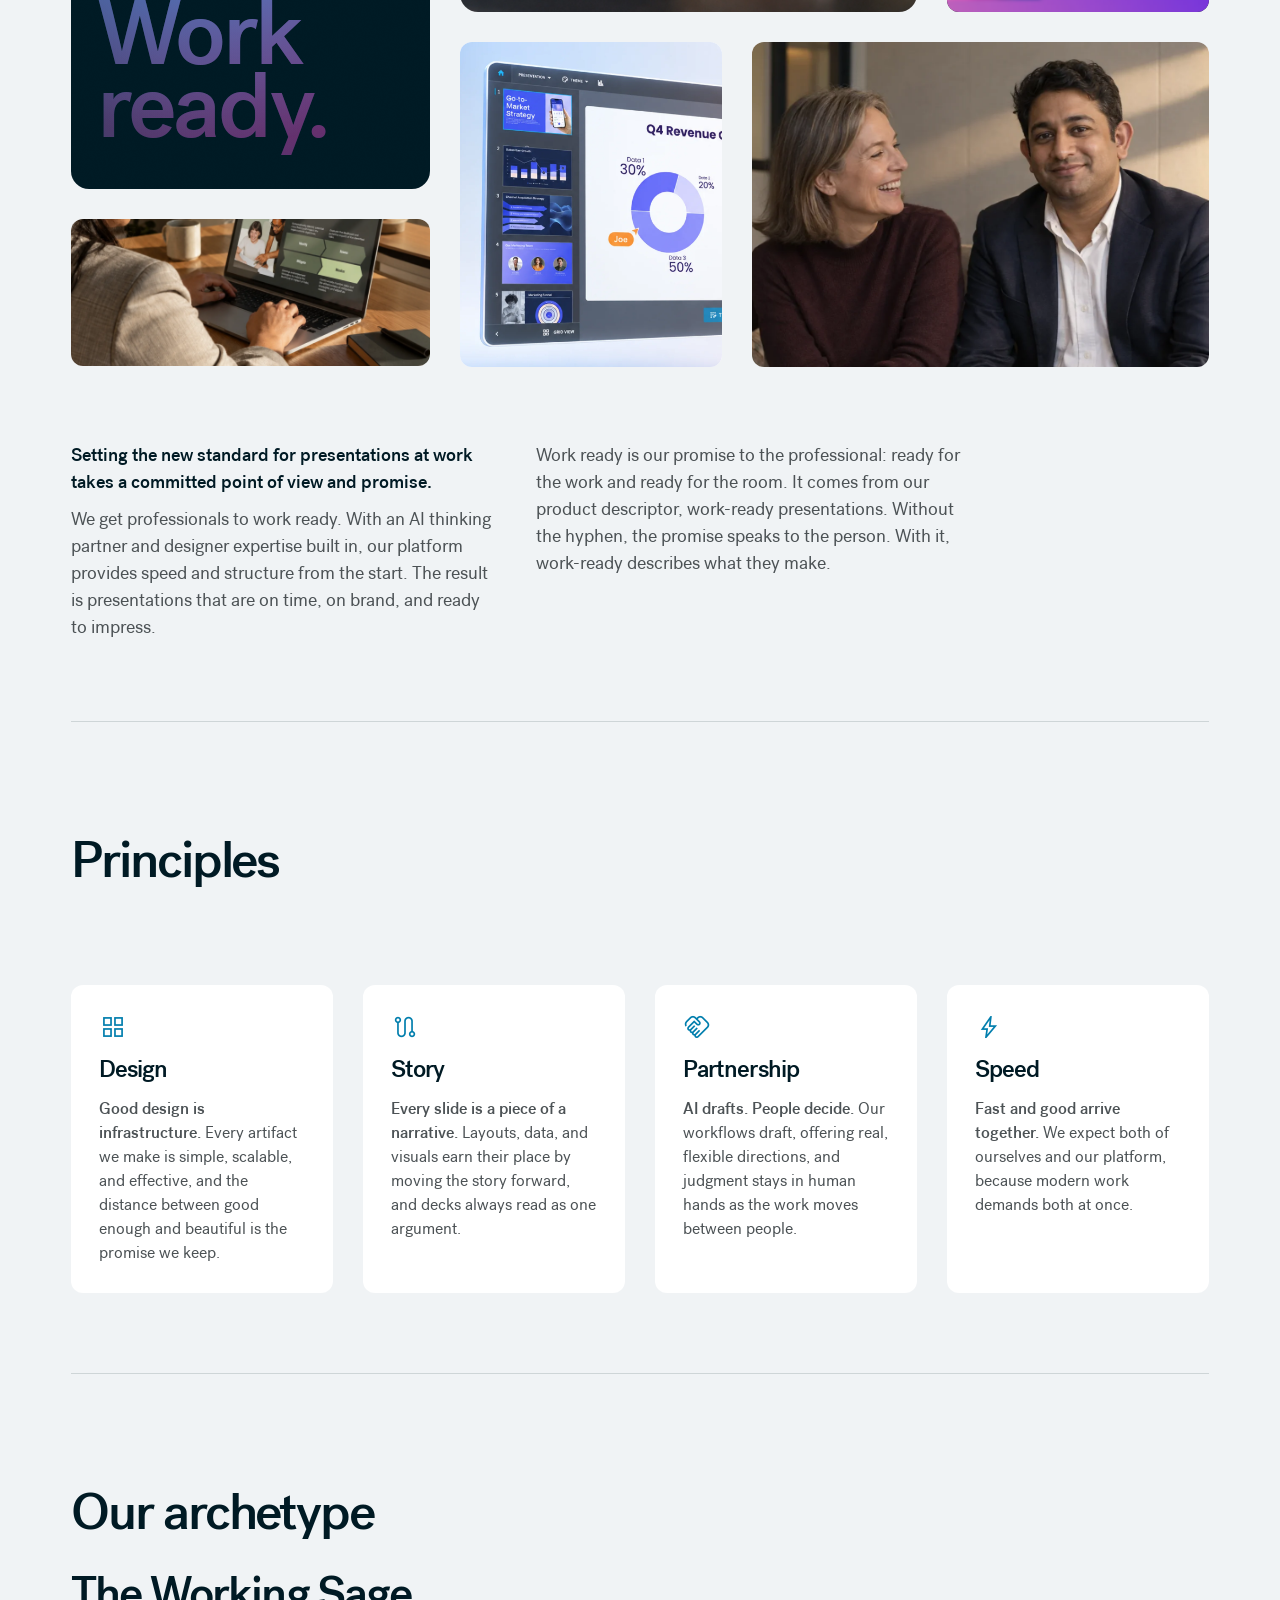
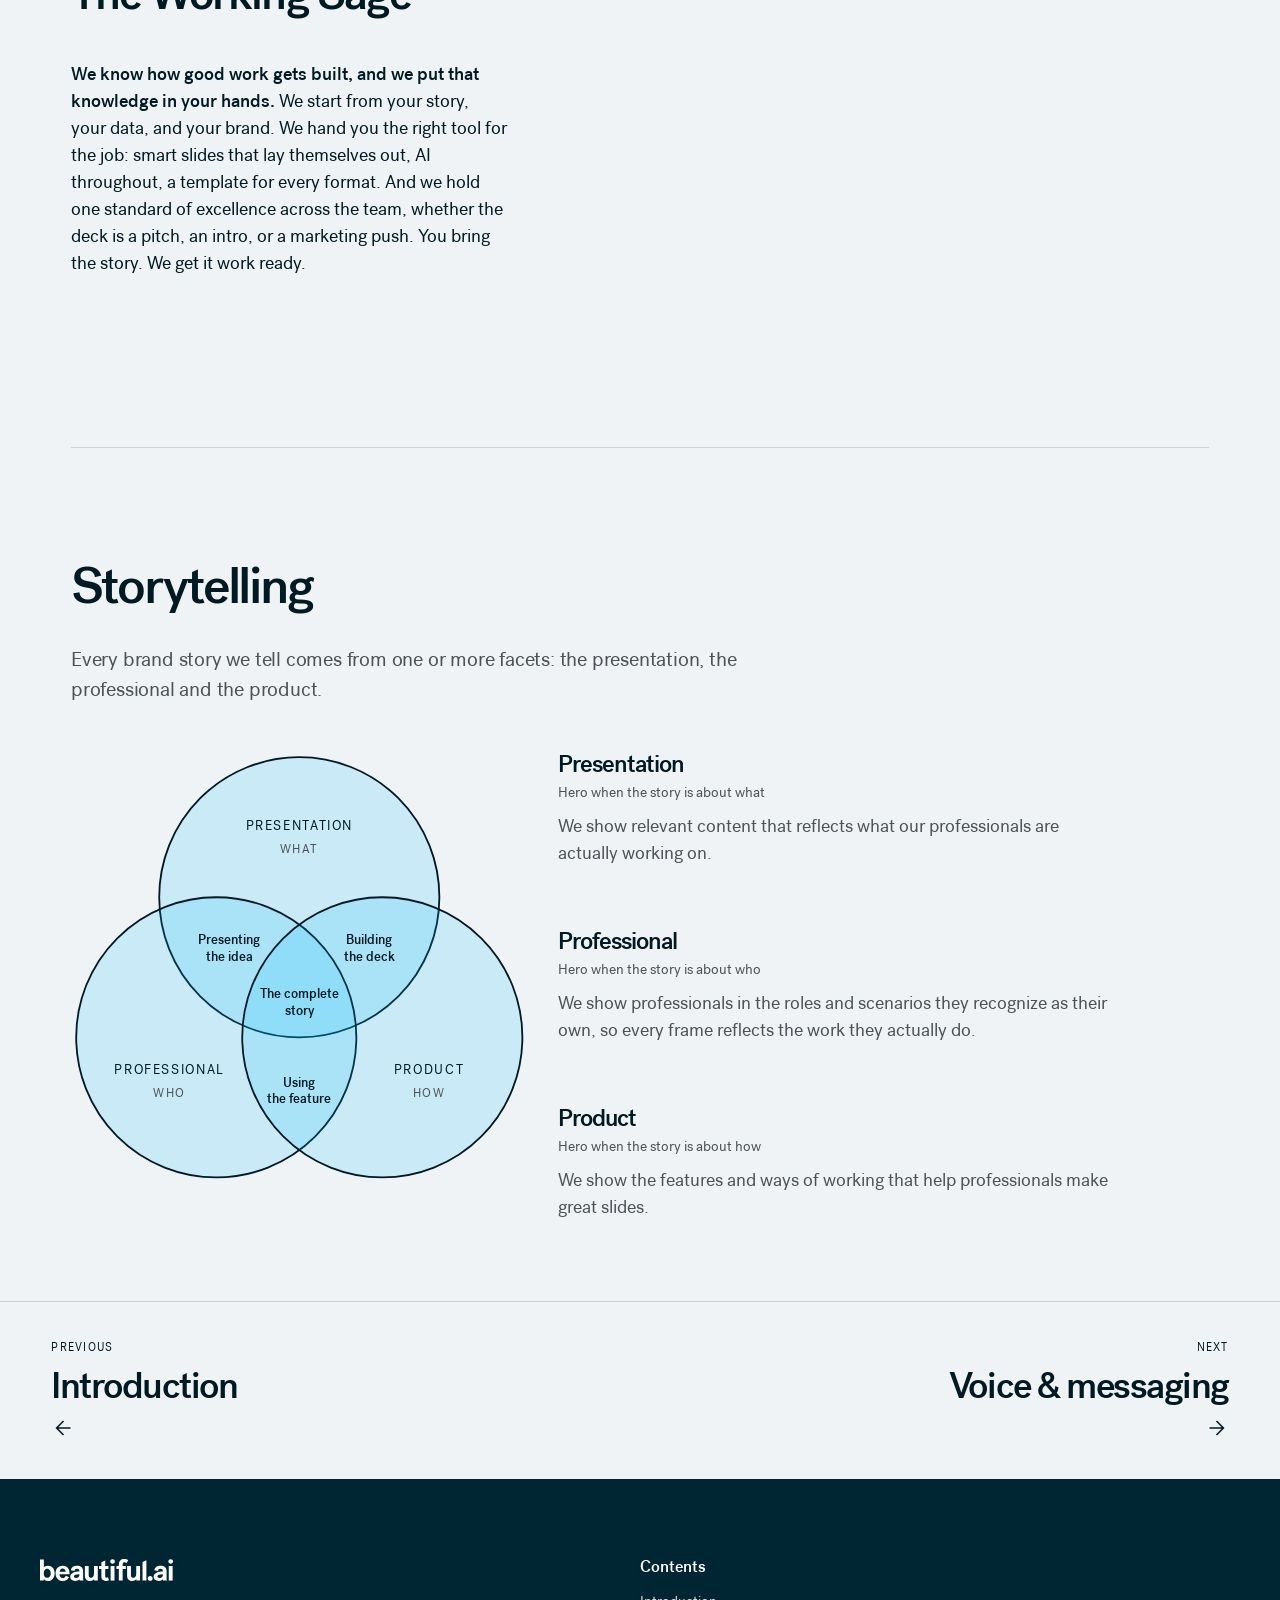
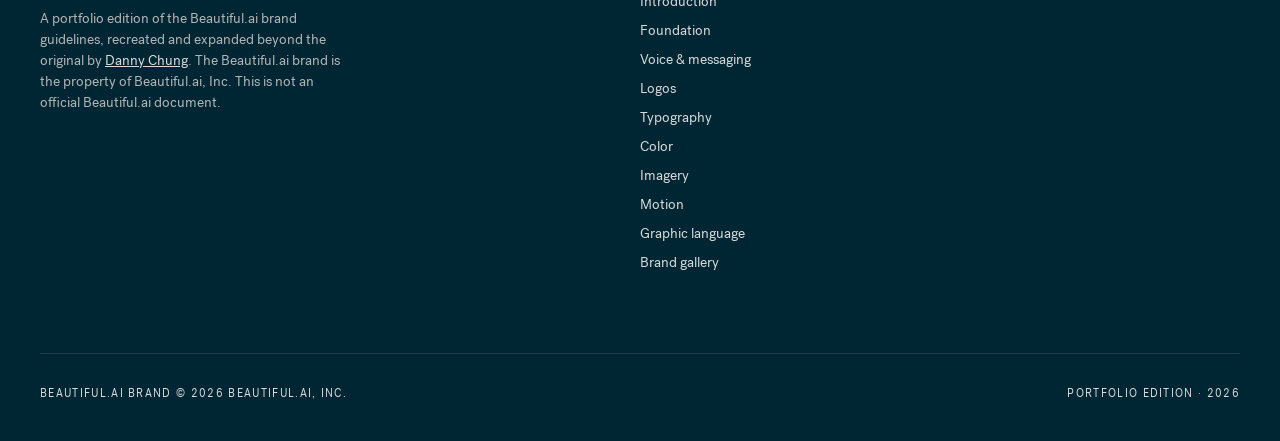
==== commit ad45eed4: "Minor: prompt builder visual Grid - Matches beautiful.ai: centered 1280px column, margins 20–80px, g" ====
--- a/beautifulai/01-foundation.html
+++ b/beautifulai/01-foundation.html
@@ -19,7 +19,7 @@
 <link rel="stylesheet" href="styles.css?v=213">
 <link rel="stylesheet" href="photography.css?v=200">
 <link rel="stylesheet" href="white-ground.css?v=213">
-<link rel="stylesheet" href="ds-restyle.css?v=307">
+<link rel="stylesheet" href="ds-restyle.css?v=310">
 <link rel="stylesheet" href="https://fonts.googleapis.com/css2?family=Material+Symbols+Outlined:opsz,wght,FILL,GRAD@24,300,0,0">
 <script src="image-slot.js?v=130"></script>
 <template id="__bundler_thumbnail"><svg viewBox="0 0 120 120" xmlns="http://www.w3.org/2000/svg"><rect width="120" height="120" fill="#001A24"></rect><circle cx="30" cy="26" r="34" fill="#B4379B" opacity="0.85"></circle><text x="36" y="76" font-family="system-ui, sans-serif" font-size="38" font-weight="600" fill="#F0F3F5">b</text><text x="58" y="76" font-family="system-ui, sans-serif" font-size="38" font-weight="600" fill="#52D0FF">.</text></svg></template>
--- a/beautifulai/styles.css
+++ b/beautifulai/styles.css
@@ -61,6 +61,7 @@
   --font: var(--font-body);
   /* Monospace usages also resolve to Post Grotesk Book per brand spec */
   --mono: var(--font-body);
+  --font-label: var(--font-body); /* labels and metadata: Post Grotesk, no mono family */
 
   /* Typography weights — exposed to tweaks */
   --fw-display:  var(--fw-medium);  /* hero / cover / largest type    */
@@ -122,7 +123,7 @@
   justify-content: center;
   padding: 0;
   border: 1px solid var(--opacity-white-10);
-  border-radius: 12px;
+  border-radius: var(--radius-l,12px);
   background: color-mix(in oklch,var(--color-neutral-darkest) 34%,transparent);
   backdrop-filter: blur(18px) saturate(1.2);
   -webkit-backdrop-filter: blur(18px) saturate(1.2);
@@ -157,7 +158,7 @@
   width: 28px;
   height: 28px;
   border: 1px solid var(--opacity-neutral-darkest-10);
-  border-radius: 6px;
+  border-radius: var(--radius-s,6px);
   background: var(--opacity-neutral-darkest-5);
   font-size: 13px;
   cursor: pointer;
@@ -182,7 +183,7 @@
   backdrop-filter: blur(26px) saturate(1.2);
   -webkit-backdrop-filter: blur(26px) saturate(1.2);
   border: 1px solid var(--opacity-white-10);
-  border-radius: 12px;
+  border-radius: var(--radius-l,12px);
   box-shadow: 0 24px 60px -16px var(--opacity-neutral-darkest-50);
   font-size: 13px;
   letter-spacing: -0.005em;
@@ -227,7 +228,7 @@
 .sidenav .brand img { height: 18px; display: block; }
 .nav-toggle { display: none; }
 .sidenav .label {
-  font-family: var(--mono);
+  font-family: var(--font-label);
   font-size: 11px;
   font-weight: 400;
   color: var(--neutral-dark);
@@ -250,13 +251,13 @@
   gap: 8px;
 }
 .sidenav nav a .ch-num {
-  font-family: var(--mono);
+  font-family: var(--font-label);
   font-size: 10px;
   color: var(--neutral);
   font-weight: 400;
 }
 .sidenav nav a:hover { color: var(--neutral-darkest); }
-.sidenav nav a { border-radius: 6px; padding: 5px 8px; margin: 0 -8px; font-size: 16px; }
+.sidenav nav a { border-radius: var(--radius-s,6px); padding: 5px 8px; margin: 0 -8px; font-size: 16px; }
 .sidenav nav a:hover { background: var(--opacity-neutral-darkest-5); }
 .nav-icon { width: 16px; height: 16px; flex-shrink: 0; fill: none; stroke: currentColor; stroke-width: 1.6; stroke-linecap: round; stroke-linejoin: round; display: none; }
 .sidenav.collapsed .nav-icon { display: block; }
@@ -274,7 +275,7 @@
   font-weight: 500;
   white-space: nowrap;
   padding: 6px 10px;
-  border-radius: 6px;
+  border-radius: var(--radius-s,6px);
   opacity: 0;
   pointer-events: none;
   transition: opacity .12s;
@@ -282,7 +283,7 @@
 }
 .sidenav.collapsed nav a:hover::after { opacity: 1; }
 .sidenav .nav-version {
-  font-family: var(--mono);
+  font-family: var(--font-label);
   color: var(--neutral);
   font-size: 11px;
   margin-top: auto;
@@ -317,7 +318,7 @@
 .wrap.narrow { max-width: 920px; }
 
 .eyebrow {
-  font-family: var(--mono);
+  font-family: var(--font-label);
   font-size: 11px;
   font-weight: 400;
   text-transform: uppercase;
@@ -395,7 +396,7 @@
   align-items: flex-start;
   /* keep the corner text clear of the fixed hamburger in the top-right corner */
   padding-right: calc(44px + 16px);
-  font-family: var(--mono);
+  font-family: var(--font-label);
   font-size: clamp(9px, 2.4vw, 11px);
   text-transform: uppercase;
   letter-spacing: 0.08em;
@@ -423,7 +424,7 @@
   justify-content: space-between;
   align-items: flex-end;
   gap: clamp(12px, 4vw, 40px);
-  font-family: var(--mono);
+  font-family: var(--font-label);
   font-size: clamp(9px, 2.4vw, 11px);
   text-transform: uppercase;
   letter-spacing: 0.08em;
@@ -554,14 +555,14 @@
   text-align: center;
 }
 .ring .ring-label .role {
-  font-family: var(--mono);
+  font-family: var(--font-label);
   font-size: 10.5px;
   text-transform: uppercase;
   letter-spacing: 0.18em;
   color: var(--color-white, #fff);
 }
 .ring .ring-label .rank {
-  font-family: var(--mono);
+  font-family: var(--font-label);
   font-size: 9.5px;
   letter-spacing: 0.16em;
   text-transform: uppercase;
@@ -611,7 +612,7 @@
 }
 .ring-center .sub {
   font-size: 11px;
-  font-family: var(--mono);
+  font-family: var(--font-label);
   text-transform: uppercase;
   letter-spacing: 0.16em;
   color: color-mix(in oklch,var(--color-blue-darker) 70%,transparent);
@@ -650,7 +651,7 @@
   align-items: start;
 }
 .story-layer .num {
-  font-family: var(--mono);
+  font-family: var(--font-label);
   font-size: 11px;
   text-transform: uppercase;
   letter-spacing: 0.1em;
@@ -693,7 +694,7 @@
 .tov-card {
   padding: 36px 32px;
   background: var(--white);
-  border-radius: 18px;
+  border-radius: var(--radius-xl,18px);
   border: 1px solid var(--opacity-neutral-darkest-10);
   display: flex;
   flex-direction: column;
@@ -701,7 +702,7 @@
   min-height: 360px;
 }
 .tov-card .num {
-  font-family: var(--mono);
+  font-family: var(--font-label);
   font-size: 12px;
   letter-spacing: 0.1em;
   color: var(--blue);
@@ -758,7 +759,7 @@
   position: absolute;
   top: 16px;
   left: 16px;
-  font-family: var(--mono);
+  font-family: var(--font-label);
   font-size: 10px;
   text-transform: uppercase;
   letter-spacing: 0.1em;
@@ -796,7 +797,7 @@
 }
 .clearspace .marker {
   position: absolute;
-  font-family: var(--mono);
+  font-family: var(--font-label);
   font-size: 10px;
   text-transform: uppercase;
   color: var(--neutral-dark);
@@ -806,7 +807,7 @@
   position: relative;
   padding: calc(var(--x) * 4);
   border: 1px dashed color-mix(in oklch,var(--color-neutral-darkest) 25%,transparent);
-  border-radius: 4px;
+  border-radius: var(--radius-xs,4px);
   display: flex;
   align-items: center;
   gap: 14px;
@@ -831,7 +832,7 @@
 
 .cs-label-x {
   position: absolute;
-  font-family: var(--mono);
+  font-family: var(--font-label);
   font-size: 11px;
   color: var(--blue);
   font-weight: var(--fw-medium);
@@ -856,7 +857,7 @@
 }
 .minsize .cell img { display: block; }
 .minsize .cell .px {
-  font-family: var(--mono);
+  font-family: var(--font-label);
   font-size: 11px;
   letter-spacing: 0.08em;
   text-transform: uppercase;
@@ -872,7 +873,7 @@
 }
 .dont {
   background: var(--cream);
-  border-radius: 18px;
+  border-radius: var(--radius-xl,18px);
   padding: 36px;
   aspect-ratio: 4/3;
   display: flex;
@@ -934,7 +935,7 @@
 .swatch .top { display: flex; justify-content: space-between; align-items: flex-start; }
 .swatch .name { font-size: 18px; font-weight: var(--fw-heading); letter-spacing: -0.015em; }
 .swatch .role {
-  font-family: var(--mono);
+  font-family: var(--font-label);
   font-size: 10px;
   text-transform: uppercase;
   letter-spacing: 0.1em;
@@ -944,7 +945,7 @@
 }
 .swatch.light .role { background: var(--opacity-neutral-darkest-10); color: var(--neutral-dark); }
 .swatch .codes {
-  font-family: var(--mono);
+  font-family: var(--font-label);
   font-size: 11px;
   letter-spacing: 0.04em;
   display: grid;
@@ -958,7 +959,7 @@
   gap: 32px;
 }
 .palette-col h5 {
-  font-family: var(--mono);
+  font-family: var(--font-label);
   font-size: 11px;
   font-weight: 500;
   text-transform: uppercase;
@@ -969,7 +970,7 @@
 .palette-col .ramp {
   display: flex;
   flex-direction: column;
-  border-radius: 12px;
+  border-radius: var(--radius-l,12px);
   overflow: hidden;
 }
 .palette-col .ramp .step {
@@ -978,7 +979,7 @@
   align-items: center;
   justify-content: space-between;
   padding: 0 12px;
-  font-family: var(--mono);
+  font-family: var(--font-label);
   font-size: 10.5px;
   letter-spacing: 0.04em;
 }
@@ -1026,7 +1027,7 @@
 /* ───── Typography section ───── */
 .type-specimen {
   background: var(--cream);
-  border-radius: 30px;
+  border-radius: var(--radius-xxl,30px);
   padding: 80px;
   margin: 64px 0;
   position: relative;
@@ -1057,7 +1058,7 @@
   position: absolute;
   bottom: 40px;
   right: 40px;
-  font-family: var(--mono);
+  font-family: var(--font-label);
   font-size: 11px;
   text-transform: uppercase;
   letter-spacing: 0.1em;
@@ -1080,14 +1081,14 @@
   border-bottom: 1px solid var(--opacity-neutral-darkest-10);
 }
 .type-row .tag {
-  font-family: var(--mono);
+  font-family: var(--font-label);
   font-size: 12px;
   color: var(--neutral-dark);
   letter-spacing: 0.06em;
   text-transform: uppercase;
 }
 .type-row .specs {
-  font-family: var(--mono);
+  font-family: var(--font-label);
   font-size: 12px;
   color: var(--neutral);
 }
@@ -1109,7 +1110,7 @@
 }
 .weight {
   background: var(--cream);
-  border-radius: 12px;
+  border-radius: var(--radius-l,12px);
   padding: 24px 18px;
   text-align: center;
 }
@@ -1120,7 +1121,7 @@
   margin-bottom: 12px;
 }
 .weight .name {
-  font-family: var(--mono);
+  font-family: var(--font-label);
   font-size: 11px;
   text-transform: uppercase;
   letter-spacing: 0.08em;
@@ -1137,7 +1138,7 @@
 .icon-cell {
   aspect-ratio: 1;
   background: var(--cream);
-  border-radius: 12px;
+  border-radius: var(--radius-l,12px);
   display: grid;
   place-items: center;
   position: relative;
@@ -1152,7 +1153,7 @@
 .icon-cell .name {
   position: absolute;
   bottom: 8px;
-  font-family: var(--mono);
+  font-family: var(--font-label);
   font-size: 9px;
   color: var(--neutral);
   text-transform: uppercase;
@@ -1163,7 +1164,7 @@
 .archetype-stage {
   position: relative;
   margin-top: 64px;
-  border-radius: 30px;
+  border-radius: var(--radius-xxl,30px);
   background: var(--neutral-darkest);
   color: var(--white);
   overflow: hidden;
@@ -1174,7 +1175,7 @@
   align-items: center;
 }
 .archetype-stage .stage-eyebrow {
-  font-family: var(--mono);
+  font-family: var(--font-label);
   font-size: 11px;
   text-transform: uppercase;
   letter-spacing: 0.1em;
@@ -1267,7 +1268,7 @@
   position: absolute;
   inset: auto 0 24px 0;
   text-align: center;
-  font-family: var(--mono);
+  font-family: var(--font-label);
   font-size: 10.5px;
   text-transform: uppercase;
   letter-spacing: 0.18em;
@@ -1325,7 +1326,7 @@
 .expression-card.dark .ex-desc,
 .expression-card.blue .ex-desc { color: var(--neutral-lighter); }
 .expression-card .ex-tag {
-  font-family: var(--mono);
+  font-family: var(--font-label);
   font-size: 10px;
   letter-spacing: 0.1em;
   text-transform: uppercase;
@@ -1385,7 +1386,7 @@
   height: 100%;
 }
 .res-bar {
-  border-radius: 6px;
+  border-radius: var(--radius-s,6px);
   background: var(--opacity-white-10);
   position: relative;
   height: 100%;
@@ -1415,7 +1416,7 @@
   align-items: center;
   gap: 10px;
   margin-bottom: 10px;
-  font-family: var(--mono);
+  font-family: var(--font-label);
   font-size: 11px;
   letter-spacing: 0.1em;
   text-transform: uppercase;
@@ -1444,7 +1445,7 @@
 }
 .layer-block.first { border-top: none; padding-top: 0; }
 .layer-block .lb-label .num {
-  font-family: var(--mono);
+  font-family: var(--font-label);
   font-size: 11px;
   letter-spacing: 0.12em;
   text-transform: uppercase;
@@ -1488,7 +1489,7 @@
 
 .photo-frame {
   position: relative;
-  border-radius: 18px;
+  border-radius: var(--radius-xl,18px);
   overflow: hidden;
   background: var(--neutral-darker);
   aspect-ratio: 4/5;
@@ -1514,7 +1515,7 @@
   color: var(--white);
 }
 .photo-frame .caption .role {
-  font-family: var(--mono);
+  font-family: var(--font-label);
   font-size: 10px;
   text-transform: uppercase;
   letter-spacing: 0.12em;
@@ -1533,7 +1534,7 @@
   background: linear-gradient(135deg, var(--neutral-darkest), var(--blue-darkest));
   color: var(--white);
   aspect-ratio: 16/10;
-  border-radius: 18px;
+  border-radius: var(--radius-xl,18px);
   padding: 28px;
   display: flex;
   flex-direction: column;
@@ -1558,7 +1559,7 @@
 }
 .cinematic-frame > * { position: relative; z-index: 2; }
 .cinematic-frame .cf-tag {
-  font-family: var(--mono);
+  font-family: var(--font-label);
   font-size: 10px;
   text-transform: uppercase;
   letter-spacing: 0.12em;
@@ -1572,7 +1573,7 @@
   max-width: 18ch;
 }
 .cinematic-frame .cf-footer {
-  font-family: var(--mono);
+  font-family: var(--font-label);
   font-size: 10px;
   text-transform: uppercase;
   letter-spacing: 0.1em;
@@ -1583,7 +1584,7 @@
 .product-mock {
   position: relative;
   background: var(--cream);
-  border-radius: 18px;
+  border-radius: var(--radius-xl,18px);
   aspect-ratio: 4/3;
   padding: 16px;
   display: flex;
@@ -1595,7 +1596,7 @@
   display: flex;
   align-items: center;
   gap: 8px;
-  font-family: var(--mono);
+  font-family: var(--font-label);
   font-size: 9.5px;
   color: var(--neutral-dark);
   text-transform: uppercase;
@@ -1649,7 +1650,7 @@
   background: var(--cream);
   border-radius: var(--radius-xs);
   padding: 4px 10px;
-  font-family: var(--mono);
+  font-family: var(--font-label);
   font-size: 9px;
   letter-spacing: 0.06em;
   text-transform: uppercase;
@@ -1662,7 +1663,7 @@
 .product-mock .pm-caption {
   display: flex;
   justify-content: space-between;
-  font-family: var(--mono);
+  font-family: var(--font-label);
   font-size: 10px;
   text-transform: uppercase;
   letter-spacing: 0.08em;
@@ -1672,7 +1673,7 @@
 /* Content layer — portrait + role-slot */
 .role-slot {
   position: relative;
-  border-radius: 18px;
+  border-radius: var(--radius-xl,18px);
   overflow: hidden;
   background: var(--blue-darkest);
   aspect-ratio: 3/4;
@@ -1693,14 +1694,14 @@
 }
 .role-slot > * { position: relative; z-index: 2; }
 .role-slot .rs-num {
-  font-family: var(--mono);
+  font-family: var(--font-label);
   font-size: 10.5px;
   letter-spacing: 0.1em;
   text-transform: uppercase;
   opacity: 0.7;
 }
 .role-slot .rs-bottom .role {
-  font-family: var(--mono);
+  font-family: var(--font-label);
   font-size: 10px;
   letter-spacing: 0.14em;
   text-transform: uppercase;
@@ -1745,7 +1746,7 @@
   color: var(--white);
 }
 .app-card .badge {
-  font-family: var(--mono);
+  font-family: var(--font-label);
   font-size: 11px;
   text-transform: uppercase;
   letter-spacing: 0.1em;
@@ -1763,7 +1764,7 @@
   display: flex;
   justify-content: space-between;
   align-items: flex-end;
-  font-family: var(--mono);
+  font-family: var(--font-label);
   font-size: 11px;
   text-transform: uppercase;
   letter-spacing: 0.1em;
@@ -1794,7 +1795,7 @@
 }
 .section-head .left { max-width: 720px; }
 .section-head .num {
-  font-family: var(--mono);
+  font-family: var(--font-label);
   font-size: 12px;
   color: var(--neutral);
   letter-spacing: 0.1em;
@@ -1817,7 +1818,7 @@
   margin: 0 auto;
 }
 .footer h5 {
-  font-family: var(--mono);
+  font-family: var(--font-label);
   font-size: 11px;
   text-transform: uppercase;
   letter-spacing: 0.1em;
@@ -1834,7 +1835,7 @@
   border-top: 1px solid var(--opacity-white-10);
   display: flex;
   justify-content: space-between;
-  font-family: var(--mono);
+  font-family: var(--font-label);
   font-size: 11px;
   text-transform: uppercase;
   letter-spacing: 0.08em;
@@ -1862,7 +1863,7 @@
 .alt-meter {
   position: relative;
   height: 96px;
-  border-radius: 12px;
+  border-radius: var(--radius-l,12px);
   background: linear-gradient(180deg, var(--opacity-white-5), color-mix(in oklch,var(--color-white) 1%,transparent));
   border: 1px solid var(--opacity-white-5);
   overflow: hidden;
@@ -1902,7 +1903,7 @@
 .alt-meter .marker.low  { bottom: 17px; }
 
 .alt-meta .alt-tag {
-  font-family: var(--mono);
+  font-family: var(--font-label);
   font-size: 11px;
   letter-spacing: 0.12em;
   text-transform: uppercase;
@@ -1926,7 +1927,7 @@
 }
 .alt-bottom .lbl {
   display: block;
-  font-family: var(--mono);
+  font-family: var(--font-label);
   font-size: 10px;
   text-transform: uppercase;
   letter-spacing: 0.14em;
@@ -2014,7 +2015,7 @@
   gap: 12px;
 }
 .compass-row .cmp-label .num {
-  font-family: var(--mono);
+  font-family: var(--font-label);
   font-size: 11px;
   letter-spacing: 0.12em;
   text-transform: uppercase;
@@ -2069,7 +2070,7 @@
   position: relative;
   background: var(--opacity-white-5);
   border: 1px solid var(--opacity-white-10);
-  border-radius: 18px;
+  border-radius: var(--radius-xl,18px);
   padding: 28px;
   aspect-ratio: 4/5;
   display: flex;
@@ -2078,7 +2079,7 @@
   overflow: hidden;
 }
 .value-card .vc-num {
-  font-family: var(--mono);
+  font-family: var(--font-label);
   font-size: 11px;
   letter-spacing: 0.1em;
   text-transform: uppercase;
@@ -2135,7 +2136,7 @@
   position: absolute;
   top: 18px;
   left: 20px;
-  font-family: var(--mono);
+  font-family: var(--font-label);
   font-size: 10px;
   letter-spacing: 0.14em;
   text-transform: uppercase;
@@ -2157,7 +2158,7 @@
   color: var(--white);
 }
 .persona-card .ptrait {
-  font-family: var(--mono);
+  font-family: var(--font-label);
   font-size: 10.5px;
   letter-spacing: 0.12em;
   text-transform: uppercase;
@@ -2181,7 +2182,7 @@
 img, svg, video { max-width: 100%; }
 .audience-grid { display: grid; grid-template-columns: 1fr 1fr; gap: 32px; margin-top: 56px; }
 .gradient-pair { display: grid; grid-template-columns: 1fr 1fr; gap: 24px; margin-top: 40px; }
-.gradient-legend { display: flex; flex-wrap: wrap; gap: 16px 32px; margin-top: 20px; font-family: var(--mono); font-size: 11px; text-transform: uppercase; letter-spacing: 0.08em; color: var(--neutral-lighter); }
+.gradient-legend { display: flex; flex-wrap: wrap; gap: 16px 32px; margin-top: 20px; font-family: var(--font-label); font-size: 11px; text-transform: uppercase; letter-spacing: 0.08em; color: var(--neutral-lighter); }
 
 @media (max-width: 1400px) {
   .type-specimen .display-letters { margin-right: -60px; }
@@ -2269,7 +2270,7 @@
 .pr-panel::after{content:"";position:absolute;inset:0;background:linear-gradient(180deg,var(--opacity-neutral-darkest-15) 0%,color-mix(in oklch,var(--color-neutral-darkest) 55%,transparent) 45%,color-mix(in oklch,var(--color-neutral-darkest) 94%,transparent) 100%)}
 .pr-panel:hover img{transform:scale(1.05);filter:grayscale(0) brightness(0.72)}
 .pr-copy{position:relative;z-index:2;padding:40px 32px 44px;color:#fff}
-.pr-num{font-family:var(--mono);font-size:11px;letter-spacing:0.12em;color:var(--blue-light,#7FD3F2);margin-bottom:auto;opacity:.85}
+.pr-num{font-family:var(--font-label);font-size:11px;letter-spacing:0.12em;color:var(--blue-light,#7FD3F2);margin-bottom:auto;opacity:.85}
 .pr-panel h3{font-size:clamp(28px,2.4vw,44px);letter-spacing:var(--ls-tight);line-height:1;margin:18px 0 14px;color:#fff}
 .pr-panel p{font-size:15px;line-height:1.5;margin:0;color:var(--color-white,#fff);max-width:34ch;text-wrap:pretty}
 @media (max-width:1100px){.principles{grid-template-columns:repeat(2,1fr)}.pr-panel{min-height:420px}.pr-panel:last-child{grid-column:1/-1;min-height:340px}}
@@ -2289,7 +2290,7 @@
 
 /* ── Chapter hero (full-bleed band at the top of each chapter) ── */
 .chapter-hero{width:100vw;margin:calc(-1 * var(--section-y,120px)) calc(50% - 50vw) clamp(56px,7vw,96px);padding:clamp(110px,17vh,190px) 0 clamp(48px,6vw,80px);border-bottom:1px solid color-mix(in oklch,currentColor 14%,transparent)}
-.chapter-hero .ch-eyebrow{font-family:var(--mono);font-size:12px;letter-spacing:0.14em;text-transform:uppercase;color:var(--neutral);margin-bottom:20px}
+.chapter-hero .ch-eyebrow{font-family:var(--font-label);font-size:12px;letter-spacing:0.14em;text-transform:uppercase;color:var(--neutral);margin-bottom:20px}
 .dark .chapter-hero .ch-eyebrow,.darkblue .chapter-hero .ch-eyebrow{color:var(--blue-light)}
 .chapter-hero h2{margin:0;max-width:22ch;font-size:clamp(var(--text-h2-size,3.625rem),7.6vw,7rem);line-height:var(--text-display-2-lh);letter-spacing:var(--ls-display)}
 .chapter-hero .ch-eyebrow{font-size:13px}
@@ -2378,7 +2379,7 @@
 /* ── Mission / Vision pair (Gamma-style, two short columns) ──── */
 .mv-pair{display:grid;grid-template-columns:repeat(2,minmax(0,1fr));gap:clamp(28px,5vw,80px)}
 .mv{padding-left:clamp(20px,2vw,28px);border-left:1px solid var(--opacity-white-20)}
-.mv-label{font-family:var(--mono);font-size:11px;letter-spacing:0.12em;text-transform:uppercase;color:var(--blue-light);margin-bottom:14px}
+.mv-label{font-family:var(--font-label);font-size:11px;letter-spacing:0.12em;text-transform:uppercase;color:var(--blue-light);margin-bottom:14px}
 .mv p{margin:0;font-size:var(--text-h3-size,2.875rem);line-height:var(--text-h3-lh,1.2);letter-spacing:var(--ls-tight,-0.03em);font-weight:var(--fw-medium,500);color:var(--white);text-wrap:pretty;max-width:16ch}
 #mission p,#vision p{font-size:var(--text-h3-size,2.875rem)}
 .mv-pair{align-items:start}
@@ -2398,7 +2399,7 @@
    4. Label    → .eyebrow       (bare mono label inside a grid cell)
    Nothing else marks a level. */
 .sub-title{margin:0 0 clamp(20px,2.4vw,32px);padding-top:18px;border-top:1px solid color-mix(in oklch,currentColor 16%,transparent)}
-.st-eyebrow{display:block;font-family:var(--mono);font-size:11px;letter-spacing:0.12em;text-transform:uppercase;color:var(--neutral);margin-bottom:14px}
+.st-eyebrow{display:block;font-family:var(--font-label);font-size:11px;letter-spacing:0.12em;text-transform:uppercase;color:var(--neutral);margin-bottom:14px}
 .dark .st-eyebrow,.darkblue .st-eyebrow,.storyhero .st-eyebrow,.sage .st-eyebrow{color:var(--blue-light)}
 .sub-title h3,.sub-title h4{margin:0;max-width:26ch;letter-spacing:var(--ls-tight)}
 .dark .sub-title h3,.dark .sub-title h4,.darkblue .sub-title h3,.storyhero .sub-title h3,.sage .sub-title h3{color:var(--white)}
@@ -2425,7 +2426,7 @@
 .cx-row:last-child{padding-bottom:0}
 .cx-row.cx-solo{grid-template-columns:minmax(0,1fr)}
 .cx-row.cx-solo .cx-stmt{max-width:22ch}
-.cx-label{font-family:var(--mono);font-size:11px;letter-spacing:0.12em;text-transform:uppercase;color:var(--blue-light);padding-top:.5em}
+.cx-label{font-family:var(--font-label);font-size:11px;letter-spacing:0.12em;text-transform:uppercase;color:var(--blue-light);padding-top:.5em}
 .cx-stmt{margin:0;font-size:var(--text-h3-size,2.875rem);line-height:var(--text-h3-lh,1.2);letter-spacing:var(--ls-tight,-0.03em);font-weight:var(--fw-medium,500);color:var(--white);text-wrap:balance;max-width:24ch}
 .cx-stmt em{font-style:normal;color:inherit}
 @media (max-width:900px){.cx-row{grid-template-columns:1fr;gap:14px}.cx-label{padding-top:0}.cx-stmt{max-width:none;font-size:var(--text-h4-size,2.3125rem)}}
@@ -2439,7 +2440,7 @@
 .value-row:last-child{border-bottom:0;padding-bottom:0}
 .vr-head{display:flex;align-items:baseline;gap:12px}
 .vr-head .material-symbols-outlined{font-size:20px;color:var(--blue-light);transform:translateY(3px)}
-.vr-num{font-family:var(--mono);font-size:11px;letter-spacing:0.1em;color:var(--blue-light)}
+.vr-num{font-family:var(--font-label);font-size:11px;letter-spacing:0.1em;color:var(--blue-light)}
 .vr-icon{align-self:center;color:var(--blue-light);line-height:0}
 .vr-icon .material-symbols-outlined{font-size:26px}
 .vr-name{font-size:var(--text-h6-size,1.5rem);font-weight:var(--fw-medium,500);letter-spacing:var(--ls-tight,-0.02em);color:var(--white)}
@@ -2448,7 +2449,7 @@
 
 /* ── Tagline statement page (full-viewport position slide) ───── */
 .tagline-page{position:relative;min-height:100vh;display:grid;grid-template-rows:auto 1fr auto;gap:clamp(32px,5vh,64px);padding:clamp(48px,8vh,96px) var(--gutter) clamp(48px,7vh,80px) var(--gutter);background:var(--blue-deepest);color:var(--white);overflow:hidden}
-.tp-eyebrow{font-family:var(--mono);font-size:clamp(13px,1.1vw,16px);letter-spacing:0.1em;text-transform:uppercase;color:var(--white)}
+.tp-eyebrow{font-family:var(--font-label);font-size:clamp(13px,1.1vw,16px);letter-spacing:0.1em;text-transform:uppercase;color:var(--white)}
 .tp-eyebrow span{color:var(--accent)}
 .tp-label p{margin:14px 0 0;max-width:30ch;font-size:var(--text-body-m,1rem);line-height:var(--text-body-lh,1.5);color:var(--color-neutral-light,var(--color-neutral-light))}
 .tp-type{--col:calc(min(100vw, var(--content-max)) - 8vw);display:flex;flex-direction:column;justify-content:center;font-weight:500;font-style:italic;letter-spacing:-0.035em;line-height:0.86;background-image:linear-gradient(168deg,var(--color-blue) 0%,var(--color-blue) 22%,var(--color-magenta) 58%,var(--color-amber) 88%);background-size:100% 220%;background-position:50% calc(50% + var(--par,0px));background-repeat:no-repeat;-webkit-background-clip:text;background-clip:text;color:transparent;-webkit-text-fill-color:transparent}
@@ -2466,8 +2467,8 @@
 .tp-lock{grid-column:1/-1;display:flex;flex-direction:column;gap:18px;padding-bottom:clamp(20px,2.6vh,32px);border-bottom:1px solid var(--opacity-white-15)}
 .tp-completion{margin:0;font-size:clamp(1.5rem,2.6vw,var(--text-h4-size,2.3125rem));line-height:1.2;letter-spacing:var(--ls-tight,-0.03em);font-weight:var(--fw-medium,500);color:var(--white);max-width:34ch;text-wrap:balance}
 .proof-stack{display:flex;flex-wrap:wrap;align-items:center;gap:10px}
-.ps-label{font-family:var(--mono);font-size:11px;letter-spacing:0.12em;text-transform:uppercase;color:var(--color-neutral-light,var(--color-neutral-light));margin-right:6px}
-.ps-item{padding:5px 12px;border:1px solid var(--opacity-white-20);border-radius:4px;font-size:13px;letter-spacing:-0.005em;color:var(--color-white,#fff)}
+.ps-label{font-family:var(--font-label);font-size:11px;letter-spacing:0.12em;text-transform:uppercase;color:var(--color-neutral-light,var(--color-neutral-light));margin-right:6px}
+.ps-item{padding:5px 12px;border:1px solid var(--opacity-white-20);border-radius:var(--radius-xs,4px);font-size:13px;letter-spacing:-0.005em;color:var(--color-white,#fff)}
 .tp-define{display:grid;grid-template-columns:minmax(140px,0.34fr) minmax(0,1fr);gap:clamp(16px,2vw,32px);align-items:baseline;padding-top:16px;border-top:1px solid var(--opacity-white-15)}
 .td-term{font-size:var(--text-body-m,1rem);font-weight:var(--fw-medium,500);color:var(--white)}
 .td-def{font-size:var(--text-body-m,1rem);line-height:var(--text-body-lh,1.5);color:var(--color-neutral-lighter,var(--color-neutral-lighter));text-wrap:pretty}
@@ -2484,8 +2485,8 @@
 /* ── Do / Don't specimen pair ────────────────────────────────── */
 .rule-stack{display:flex;flex-direction:column;gap:20px}
 .dd-pair{display:grid;grid-template-columns:repeat(2,minmax(0,1fr));gap:16px}
-.dd{display:flex;flex-direction:column;gap:14px;padding:22px 24px;border:1px solid var(--opacity-white-10);border-radius:8px;background:var(--opacity-white-5)}
-.dd-tag{font-family:var(--mono);font-size:11px;letter-spacing:0.12em;text-transform:uppercase}
+.dd{display:flex;flex-direction:column;gap:14px;padding:22px 24px;border:1px solid var(--opacity-white-10);border-radius:var(--radius-m,8px);background:var(--opacity-white-5)}
+.dd-tag{font-family:var(--font-label);font-size:11px;letter-spacing:0.12em;text-transform:uppercase}
 .dd.do .dd-tag{color:var(--accent)}
 .dd.dont .dd-tag{color:var(--magenta)}
 .dd-spec{display:flex;flex-direction:column;gap:8px}
@@ -2495,10 +2496,10 @@
 @media (max-width:640px){.dd-pair{grid-template-columns:1fr}}
 /* ── Callout: reusable attention block (language rules, do/don't) ──
    Alert Amber = attention. Variants: .callout.dont (Ready Rose), .callout.do */
-.callout{display:grid;grid-template-columns:20px minmax(0,1fr);gap:14px;align-items:start;padding:20px 24px;border:1px solid color-mix(in oklch,var(--orange) 38%,transparent);border-left-width:2px;border-radius:8px;background:color-mix(in oklch,var(--orange) 9%,transparent)}
+.callout{display:grid;grid-template-columns:20px minmax(0,1fr);gap:14px;align-items:start;padding:20px 24px;border:1px solid color-mix(in oklch,var(--orange) 38%,transparent);border-left-width:2px;border-radius:var(--radius-m,8px);background:color-mix(in oklch,var(--orange) 9%,transparent)}
 .co-icon{font-size:20px;line-height:1;color:var(--orange);font-variation-settings:'FILL' 0,'wght' 300}
 .co-text{display:flex;flex-direction:column;gap:6px}
-.co-kicker{font-family:var(--mono);font-size:11px;letter-spacing:0.12em;text-transform:uppercase;color:var(--orange)}
+.co-kicker{font-family:var(--font-label);font-size:11px;letter-spacing:0.12em;text-transform:uppercase;color:var(--orange)}
 .co-text p{margin:0;font-size:var(--text-body-m,1rem);line-height:var(--text-body-lh,1.5);color:var(--color-white,#fff);text-wrap:pretty;max-width:74ch}
 .co-text strong{color:var(--white);font-weight:var(--fw-medium)}
 .callout.dont{border-color:color-mix(in oklch,var(--magenta) 38%,transparent);background:color-mix(in oklch,var(--magenta) 9%,transparent)}
@@ -2518,7 +2519,7 @@
 .rail-inner{position:relative;display:flex;align-items:center;gap:clamp(20px,3vw,44px);min-height:0;padding:20px max(4vw,24px) 20px var(--gutter);background:var(--rail-bg,var(--blue-deepest))}
 .rail-inner::after{content:"";position:absolute;left:0;right:0;bottom:0;width:calc(min(100vw,var(--content-max)) - 8vw);margin:0 auto;height:1px;background:var(--rail-line,var(--opacity-white-15))}
 .rail-title{display:none}
-.rail-title{font-family:var(--mono);font-size:11px;letter-spacing:0.12em;text-transform:uppercase;color:var(--blue-light);white-space:nowrap;flex-shrink:0;display:none}
+.rail-title{font-family:var(--font-label);font-size:11px;letter-spacing:0.12em;text-transform:uppercase;color:var(--blue-light);white-space:nowrap;flex-shrink:0;display:none}
 .rail-links{display:flex;gap:clamp(12px,2vw,32px);overflow-x:auto;scrollbar-width:none}
 .rail-links::-webkit-scrollbar{display:none}
 .rail-links a{font-size:16px;letter-spacing:-0.01em;text-decoration:none;color:var(--rail-ink-dim,var(--opacity-white-60));white-space:nowrap;padding:2px 0;border-bottom:2px solid transparent}
@@ -2527,11 +2528,11 @@
 @media (max-width:640px){.rail-inner{padding-left:24px;padding-right:16px}}
 body:has(.chapter-rail.show) .nav-fab{top:calc((var(--rail-h, 64px) - 44px) / 2);transition:top .18s ease}
 /* Rail-mode: the button names itself so it can't read as "more of this list" */
-.fab-label{display:none;font-family:var(--mono);font-size:11px;letter-spacing:0.1em;text-transform:uppercase;white-space:nowrap}
+.fab-label{display:none;font-family:var(--font-label);font-size:11px;letter-spacing:0.1em;text-transform:uppercase;white-space:nowrap}
 body:has(.chapter-rail.show) .nav-fab{width:auto;gap:10px;padding:0 16px;border-radius:var(--radius-m)}
 body:has(.chapter-rail.show) .fab-label{display:inline}
 body:has(.sidenav:not(.collapsed)) .fab-label{display:none}
-.rail-chapter{font-family:var(--mono);font-size:11px;letter-spacing:0.12em;color:var(--rail-ink-dim,var(--opacity-white-60));flex-shrink:0;padding-right:clamp(12px,1.6vw,22px);border-right:1px solid var(--rail-line,var(--opacity-white-15))}
+.rail-chapter{font-family:var(--font-label);font-size:11px;letter-spacing:0.12em;color:var(--rail-ink-dim,var(--opacity-white-60));flex-shrink:0;padding-right:clamp(12px,1.6vw,22px);border-right:1px solid var(--rail-line,var(--opacity-white-15))}
 @media (prefers-reduced-motion:reduce){.chapter-rail{transition:none}}
 
 /* ── Chapter head, sub-index, downloads, contents ────────────── */
@@ -2560,15 +2561,15 @@
 .copy-hex.is-on,.copy-hex:focus-visible{opacity:1;pointer-events:auto}
 .copy-hex:hover{background:var(--cream)}
 .copy-hex.is-copied{background:var(--cream)}
-.copy-hex-sm{font-size:11px;padding:5px 10px;letter-spacing:0.06em;text-transform:uppercase;font-family:var(--mono)}
+.copy-hex-sm{font-size:11px;padding:5px 10px;letter-spacing:0.06em;text-transform:uppercase;font-family:var(--font-label)}
 @media (prefers-reduced-motion:reduce){.copy-hex{transition:none}}
 .sub-head{display:grid;grid-template-columns:var(--grid-label);gap:clamp(24px,4vw,64px);align-items:baseline;padding-top:24px;border-top:1px solid color-mix(in oklch,currentColor 14%,transparent);margin-bottom:clamp(32px,4vw,56px)}
 .sub-head{display:block;grid-template-columns:none;padding-top:20px}
-.sh-label{font-family:var(--mono);font-size:12px;letter-spacing:0.14em;text-transform:uppercase;color:var(--neutral);margin-bottom:14px}
+.sh-label{font-family:var(--font-label);font-size:12px;letter-spacing:0.14em;text-transform:uppercase;color:var(--neutral);margin-bottom:14px}
 .dark .sh-label,.darkblue .sh-label{color:var(--blue-light)}
 .sub-head h2{font-size:clamp(2.5rem,4vw,var(--text-h2-size,3.625rem));letter-spacing:var(--ls-tight);line-height:var(--text-h2-lh)}
 .contents{margin-top:clamp(64px,8vw,110px);border-top:1px solid color-mix(in oklch,currentColor 16%,transparent);padding-top:20px}
-.ct-label{font-family:var(--mono);font-size:12px;letter-spacing:0.14em;text-transform:uppercase;color:var(--neutral);margin-bottom:28px}
+.ct-label{font-family:var(--font-label);font-size:12px;letter-spacing:0.14em;text-transform:uppercase;color:var(--neutral);margin-bottom:28px}
 .contents ol{list-style:none;margin:0;padding:0;display:flex;flex-direction:column;gap:16px}
 .contents li{display:grid;grid-template-columns:minmax(96px,0.22fr) 1fr;align-items:baseline}
 .contents li span{font-size:clamp(1.875rem,3.6vw,var(--text-h2-size,3.625rem));letter-spacing:-0.03em;color:var(--neutral-dark)}
@@ -2593,7 +2594,7 @@
 .venn-layout{display:grid;grid-template-columns:minmax(0,1fr) minmax(0,1fr);gap:clamp(40px,5vw,88px);align-items:center}
 .venn{position:relative;width:100%;max-width:520px;aspect-ratio:1;margin:0 auto}
 .v-circle{position:absolute;border-radius:50%;display:grid;place-items:center;border:1px solid color-mix(in oklch,var(--color-white) 34%,transparent)}
-.v-name{font-family:var(--mono);font-size:12px;letter-spacing:0.14em;text-transform:uppercase;color:var(--white)}
+.v-name{font-family:var(--font-label);font-size:12px;letter-spacing:0.14em;text-transform:uppercase;color:var(--white)}
 .c-brand{width:66%;height:66%;left:0;top:6%;background:color-mix(in oklch,var(--color-blue) 16%,transparent)}
 .c-brand .v-name{transform:translate(-24%,-92%)}
 .c-product{width:66%;height:66%;right:0;top:6%;background:color-mix(in oklch,var(--color-magenta-light) 16%,transparent)}
@@ -2605,7 +2606,7 @@
 .vk-dot{width:12px;height:12px;border-radius:50%;border:1px solid var(--opacity-white-40)}
 .d-brand{background:color-mix(in oklch,var(--color-blue) 55%,transparent)}.d-product{background:color-mix(in oklch,var(--color-magenta-light) 55%,transparent)}.d-content{background:var(--opacity-white-50)}
 .vk-name{color:var(--white);font-weight:var(--fw-heading,600);font-size:19px;letter-spacing:-0.015em}
-.vk-when{font-family:var(--mono);font-size:11px;letter-spacing:0.12em;text-transform:uppercase;color:var(--blue-light)}
+.vk-when{font-family:var(--font-label);font-size:11px;letter-spacing:0.12em;text-transform:uppercase;color:var(--blue-light)}
 .venn-key p{margin:0;color:var(--neutral-lighter);font-size:16px;line-height:1.55;max-width:52ch}
 @media (max-width:900px){.venn-layout{grid-template-columns:1fr}}
 
@@ -2617,7 +2618,7 @@
 /* ── Storytelling: concentric layers ─────────────────────────── */
 .nest{position:relative;width:100%;max-width:520px;aspect-ratio:1;margin:0 auto}
 .n-ring{position:absolute;border-radius:50%;display:block;border:1px solid var(--opacity-white-30)}
-.n-name{position:absolute;left:50%;transform:translateX(-50%);font-family:var(--mono);font-size:11px;letter-spacing:0.14em;text-transform:uppercase;color:var(--white);white-space:nowrap}
+.n-name{position:absolute;left:50%;transform:translateX(-50%);font-family:var(--font-label);font-size:11px;letter-spacing:0.14em;text-transform:uppercase;color:var(--white);white-space:nowrap}
 .n-brand{inset:0;background:color-mix(in oklch,var(--color-blue) 12%,transparent)}
 .n-brand > .n-name{top:5.5%}
 .n-product{inset:16%;background:color-mix(in oklch,var(--color-blue) 14%,transparent)}
@@ -2676,7 +2677,7 @@
    All selectors wr-prefixed so they cannot collide with the guide.
    ══════════════════════════════════════════════════════════════ */
 .wr-stage{position:relative;width:100%;max-width:1760px;margin:0 auto;aspect-ratio:16/9;container-type:inline-size;perspective:1400px;perspective-origin:50% 50%}
-.wr-tofu{position:absolute;aspect-ratio:16/9;border-radius:8px;overflow:hidden;transform-style:preserve-3d;will-change:transform;box-shadow:0 14px 34px var(--opacity-neutral-darkest-15),0 2px 6px var(--opacity-neutral-darkest-10)}
+.wr-tofu{position:absolute;aspect-ratio:16/9;border-radius:var(--radius-m,8px);overflow:hidden;transform-style:preserve-3d;will-change:transform;box-shadow:0 14px 34px var(--opacity-neutral-darkest-15),0 2px 6px var(--opacity-neutral-darkest-10)}
 .wr-tofu img{position:absolute;inset:0;width:100%;height:100%;object-fit:cover;transform-origin:50% 50%;will-change:transform}
 .wr-tofu image-slot{position:absolute;inset:0;width:100%;height:100%;display:block}
 .wr-t1{left:12.5%;top:-1%;width:28%;z-index:1}
@@ -2684,8 +2685,8 @@
 .wr-t5{left:3%;top:51.5%;width:26%;z-index:1}
 .wr-t7{left:33.5%;top:72%;width:24%;z-index:1}
 .wr-t6{left:68%;top:56%;width:26.5%;z-index:3}
-.wr-ui{position:absolute;aspect-ratio:16/9;z-index:4;border-radius:6px;background:var(--color-white,#fff);border:1px solid var(--opacity-neutral-darkest-10);box-shadow:0 6px 16px var(--opacity-neutral-darkest-10);transform-style:preserve-3d;will-change:transform;display:grid;grid-template-rows:minmax(0,1fr) auto;gap:max(4px,0.5cqw);padding:max(6px,0.85cqw);min-height:0;overflow:hidden}
-.wr-ui .wr-label{min-width:0;white-space:nowrap;font-family:var(--mono);font-size:max(6px,0.5cqw);letter-spacing:0.08em;text-transform:uppercase;color:var(--color-neutral-medium,var(--color-neutral-dark))}
+.wr-ui{position:absolute;aspect-ratio:16/9;z-index:4;border-radius:var(--radius-s,6px);background:var(--color-white,#fff);border:1px solid var(--opacity-neutral-darkest-10);box-shadow:0 6px 16px var(--opacity-neutral-darkest-10);transform-style:preserve-3d;will-change:transform;display:grid;grid-template-rows:minmax(0,1fr) auto;gap:max(4px,0.5cqw);padding:max(6px,0.85cqw);min-height:0;overflow:hidden}
+.wr-ui .wr-label{min-width:0;white-space:nowrap;font-family:var(--font-label);font-size:max(6px,0.5cqw);letter-spacing:0.08em;text-transform:uppercase;color:var(--color-neutral-medium,var(--color-neutral-dark))}
 .wr-ui .wr-frame{display:grid;grid-template-columns:minmax(0,1fr) 34%;gap:max(4px,0.6cqw);min-width:0;min-height:0;align-items:center}
 .wr-col{display:grid;gap:max(3px,0.4cqw);min-width:0;min-height:0;align-content:center}
 .wr-bar{height:max(3px,0.75cqw);border-radius:var(--radius-xs);background:var(--color-neutral-light,var(--color-neutral-lighter))}
@@ -2702,7 +2703,7 @@
 
 /* ── Analytics spot illustration: Material-vocabulary line art ──
    Single 2px stroke, 6px frame radius, cyan reserved for the data. */
-.wr-spot{position:absolute;aspect-ratio:16/9;display:grid;place-items:center;z-index:5;color:var(--color-neutral-darkest,var(--color-neutral-darkest));background:var(--color-white,#fff);border:1px solid var(--opacity-neutral-darkest-10);border-radius:8px;box-shadow:0 8px 20px var(--opacity-neutral-darkest-10);padding:max(8px,0.9cqw);transform-style:preserve-3d;will-change:transform}
+.wr-spot{position:absolute;aspect-ratio:16/9;display:grid;place-items:center;z-index:5;color:var(--color-neutral-darkest,var(--color-neutral-darkest));background:var(--color-white,#fff);border:1px solid var(--opacity-neutral-darkest-10);border-radius:var(--radius-m,8px);box-shadow:0 8px 20px var(--opacity-neutral-darkest-10);padding:max(8px,0.9cqw);transform-style:preserve-3d;will-change:transform}
 .wr-spot svg{display:block;width:100%;max-height:100%;height:auto;vector-effect:non-scaling-stroke}
 .wr-spot .wr-s-panel,.wr-spot .wr-s-rail{stroke:var(--opacity-neutral-darkest-20)}
 .wr-spot .wr-s-line{stroke:var(--color-blue-dark,var(--color-blue-dark))}
@@ -2817,7 +2818,7 @@
 
 /* ── Spot illustration specimen (Art direction › Iconography) ── */
 .ill-spec{display:grid;grid-template-columns:minmax(0,1fr) minmax(0,1fr);gap:clamp(24px,3vw,56px);align-items:start;margin-top:clamp(24px,2.6vw,40px)}
-.ill-frame{background:var(--color-white,#fff);border:1px solid var(--opacity-neutral-darkest-10);border-radius:12px;padding:clamp(22px,2.4vw,40px);display:flex;flex-direction:column;gap:20px;align-items:flex-start}
+.ill-frame{background:var(--color-white,#fff);border:1px solid var(--opacity-neutral-darkest-10);border-radius:var(--radius-l,12px);padding:clamp(22px,2.4vw,40px);display:flex;flex-direction:column;gap:20px;align-items:flex-start}
 .ill-art{width:100%;height:auto;color:var(--neutral-darkest,var(--color-neutral-darkest))}
 .ill-art .ill-rail{stroke:var(--opacity-neutral-darkest-20)}
 .ill-art .ill-line{stroke:var(--color-blue-dark,var(--color-blue-dark))}
@@ -2830,8 +2831,8 @@
 .ill-rule span{font-size:14px;line-height:1.5;color:var(--neutral-dark,var(--color-neutral-dark))}
 @media (max-width:900px){.ill-spec{grid-template-columns:1fr}}
 .ux-ex{margin-top:clamp(48px,5vw,80px)}.ux-head{margin-bottom:24px}
-.ux-stage{display:grid;place-items:center;padding:clamp(32px,6vw,96px) 24px;background:var(--ink,var(--color-neutral-darkest));border-radius:18px}
-.ux-modal{width:min(100%,440px);display:grid;gap:12px;justify-items:center;text-align:center;padding:40px 36px 32px;background:var(--white,#fff);border-radius:18px;box-shadow:0 16px 40px var(--opacity-neutral-darkest-15)}
+.ux-stage{display:grid;place-items:center;padding:clamp(32px,6vw,96px) 24px;background:var(--ink,var(--color-neutral-darkest));border-radius:var(--radius-xl,18px)}
+.ux-modal{width:min(100%,440px);display:grid;gap:12px;justify-items:center;text-align:center;padding:40px 36px 32px;background:var(--white,#fff);border-radius:var(--radius-xl,18px);box-shadow:0 16px 40px var(--opacity-neutral-darkest-15)}
 .ux-modal .ux-art{width:200px;margin-bottom:12px}
 .ux-modal h5{margin:0;font-size:var(--text-h6-size,1.5rem);line-height:1;font-weight:500;letter-spacing:var(--ls-tight);color:var(--ink,var(--color-neutral-darkest))}
 .ux-modal p{margin:0;max-width:34ch;font-size:var(--text-body-m,1rem);line-height:1.5;color:var(--color-neutral-dark,var(--color-neutral-dark))}
@@ -2844,9 +2845,9 @@
 .cn-cell+.cn-cell{border-left:1px solid var(--opacity-neutral-darkest-10)}
 .cn-cell:hover{background:var(--cream)}
 .cn-next{justify-items:end;text-align:right}
-.cn-dir{font-family:var(--mono);font-size:11px;letter-spacing:0.14em;text-transform:uppercase;color:var(--neutral)}
+.cn-dir{font-family:var(--font-label);font-size:11px;letter-spacing:0.14em;text-transform:uppercase;color:var(--neutral)}
 .cn-title{display:flex;align-items:baseline;gap:14px;font-size:clamp(1.875rem,3.4vw,var(--text-h3-size,2.875rem));line-height:1.04;letter-spacing:-0.035em}
-.cn-num{font-family:var(--mono);font-size:13px;letter-spacing:0.1em;color:var(--neutral)}
+.cn-num{font-family:var(--font-label);font-size:13px;letter-spacing:0.1em;color:var(--neutral)}
 .cn-arrow{font-size:22px;color:var(--neutral);transition:transform .22s cubic-bezier(.16,.84,.24,1),color .2s ease}
 .cn-cell:hover .cn-arrow{color:var(--blue-dark)}
 .cn-title{transition:color .2s ease}.cn-cell:hover .cn-title,.cn-cell:focus-visible .cn-title{color:var(--blue-dark)}.cn-cell:hover .cn-num,.cn-cell:focus-visible .cn-num{color:var(--blue-darker)}
@@ -2902,10 +2903,10 @@
 .arch-refs img.pos-banks{object-position:62% center}
 
 /* Tone card: the say / not pair, one row each */
-.tone-card{margin:var(--gut-xl) 0 0;padding:0;background:var(--color-neutral-lightest,var(--color-neutral-lightest));border-radius:18px;overflow:hidden}
+.tone-card{margin:var(--gut-xl) 0 0;padding:0;background:var(--color-neutral-lightest,var(--color-neutral-lightest));border-radius:var(--radius-xl,18px);overflow:hidden}
 .tc-row{display:grid;gap:8px;margin:0;padding:var(--gut-m) var(--gut-l)}
 .tc-row + .tc-row{border-top:1px solid var(--opacity-neutral-darkest-10)}
-.tc-label{display:flex;align-items:center;gap:6px;font-family:var(--mono);font-size:var(--t-label-sm,11px);letter-spacing:0.1em;text-transform:uppercase;color:var(--neutral-dark)}
+.tc-label{display:flex;align-items:center;gap:6px;font-family:var(--font-label);font-size:var(--t-label-sm,11px);letter-spacing:0.1em;text-transform:uppercase;color:var(--neutral-dark)}
 .tc-row p{margin:0;font-size:var(--t-card);line-height:1.2;letter-spacing:-0.015em;font-weight:500;color:var(--ink)}
 .tc-not .tc-label{color:var(--neutral-dark)}
 .tc-not p{font-weight:400;color:var(--neutral-dark)}
@@ -3036,11 +3037,11 @@
 .ts-block{display:grid;grid-template-columns:3fr 9fr;column-gap:var(--gut-2xl);row-gap:var(--gut-xl);align-items:start;padding:clamp(36px,4.4vw,72px) 0;border-top:1px solid var(--opacity-white-15)}
 #type .ts-name,.ts-name{font-size:var(--t-sub);letter-spacing:-0.025em;line-height:1.1;color:var(--blue);margin:0 0 var(--gut-m)}
 .ts-note{margin:0;font-size:var(--text-body-m,1rem);line-height:var(--text-body-lh,1.5);color:var(--color-neutral-lighter,var(--color-neutral-lighter));max-width:40ch;text-wrap:pretty}
-.ts-meta{margin:var(--gut-l) 0 0;display:grid;gap:5px;font-family:var(--mono);font-size:11px;letter-spacing:0.1em;text-transform:uppercase;color:var(--color-neutral-light,var(--color-neutral-light))}
+.ts-meta{margin:var(--gut-l) 0 0;display:grid;gap:5px;font-family:var(--font-label);font-size:11px;letter-spacing:0.1em;text-transform:uppercase;color:var(--color-neutral-light,var(--color-neutral-light))}
 .ts-glyphs{display:grid;gap:0.06em;min-width:0;color:var(--blue-light);font-size:clamp(34px,5.2vw,82px);line-height:1.05;letter-spacing:-0.035em;font-weight:500;overflow-wrap:anywhere}
 .ts-glyphs span{display:block}
 .ts-glyphs .fig{font-size:0.8em;letter-spacing:-0.015em}
-.ts-glyphs.is-label{font-family:var(--mono);font-weight:400;font-size:clamp(15px,1.9vw,28px);letter-spacing:0.12em;line-height:1.5;text-transform:uppercase}
+.ts-glyphs.is-label{font-family:var(--font-label);font-weight:400;font-size:clamp(15px,1.9vw,28px);letter-spacing:0.12em;line-height:1.5;text-transform:uppercase}
 @media (max-width:1024px){.ts-block{grid-template-columns:minmax(0,1fr)}}
 
 
@@ -3052,13 +3053,13 @@
 .dt-note{margin:0;font-size:var(--text-body-l,1.125rem);line-height:var(--text-body-lh,1.5);color:var(--color-neutral-lighter,var(--color-neutral-lighter));max-width:44ch;text-wrap:pretty}
 .dt-facts{display:grid;margin-top:var(--gut-l)}
 .dt-facts div{display:grid;grid-template-columns:minmax(110px,0.55fr) minmax(0,1fr);gap:var(--gut-m);padding:11px 0;border-top:1px solid var(--opacity-white-15)}
-.dt-facts span,.dt-facts b{font-family:var(--mono);font-size:11px;letter-spacing:0.1em;text-transform:uppercase;font-weight:400}
+.dt-facts span,.dt-facts b{font-family:var(--font-label);font-size:11px;letter-spacing:0.1em;text-transform:uppercase;font-weight:400}
 .dt-facts span{color:var(--color-neutral-light,var(--color-neutral-light))}
 .dt-facts b{color:var(--blue-light)}
 .dt-demo{margin:0;display:grid;gap:var(--gut-l);min-width:0}
 .dt-case{padding:var(--gut-l);border:1px solid var(--scheme2-border,var(--opacity-white-20));border-radius:var(--radius-xl,18px);min-width:0;overflow:hidden}
 .dt-spec{margin:0;font-size:clamp(26px,3.4vw,50px);font-weight:500;letter-spacing:-0.035em;color:var(--blue-light)}
-.dt-tag{display:block;margin-top:var(--gut-m);font-family:var(--mono);font-size:11px;letter-spacing:0.1em;text-transform:uppercase}
+.dt-tag{display:block;margin-top:var(--gut-m);font-family:var(--font-label);font-size:11px;letter-spacing:0.1em;text-transform:uppercase}
 .dt-tag.ok{color:var(--accent)}
 .dt-tag.bad{color:var(--magenta)}
 @media (max-width:1024px){.dt-split{grid-template-columns:minmax(0,1fr)}}
@@ -3098,7 +3099,7 @@
 .story-c .venn-key{display:grid;gap:var(--gut,24px)}
 .story-c .venn-key .vk-item{cursor:pointer;opacity:.45;transition:opacity .25s ease;outline:none}
 .story-c[data-active="brand"] .venn-key .l-brand,.story-c[data-active="product"] .venn-key .l-product,.story-c[data-active="content"] .venn-key .l-content,.story-c .venn-key .vk-item:hover{opacity:1}
-.story-c .vk-item:focus-visible{box-shadow:0 0 0 2px var(--blue-dark);border-radius:4px}
+.story-c .vk-item:focus-visible{box-shadow:0 0 0 2px var(--blue-dark);border-radius:var(--radius-xs,4px)}
 .sc-sheets{display:grid}
 .sc-sheet{grid-area:1/1;opacity:0;visibility:hidden;transform:translateY(16px);transition:opacity .4s ease,transform .4s ease,visibility 0s linear .4s}
 .story-c[data-active="brand"] .sc-sheet[data-layer="brand"],.story-c[data-active="product"] .sc-sheet[data-layer="product"],.story-c[data-active="content"] .sc-sheet[data-layer="content"]{opacity:1;visibility:visible;transform:none;transition:opacity .4s ease,transform .4s ease,visibility 0s}
@@ -3116,7 +3117,7 @@
   .sc-stage{position:static;grid-template-columns:minmax(0,1fr);gap:var(--gut-l,24px)}
   .sc-picker{position:sticky;top:0;z-index:5;padding:12px 0;background:var(--white);border-bottom:1px solid color-mix(in oklch,currentColor 12%,transparent)}
   .story-c .nest,.story-c .venn-key{display:none}
-  .sc-crumb{display:flex;flex-wrap:wrap;gap:6px 16px;margin:0;font-family:var(--mono);font-size:11px;letter-spacing:0.12em;text-transform:uppercase;color:var(--neutral-dark)}
+  .sc-crumb{display:flex;flex-wrap:wrap;gap:6px 16px;margin:0;font-family:var(--font-label);font-size:11px;letter-spacing:0.12em;text-transform:uppercase;color:var(--neutral-dark)}
   .sc-crumb span{display:flex;align-items:center;gap:6px;cursor:pointer}
   .sc-d{width:8px;height:8px;border-radius:50%}
   .story-c[data-active="brand"] .sc-crumb [data-layer="brand"],.story-c[data-active="product"] .sc-crumb [data-layer="product"],.story-c[data-active="content"] .sc-crumb [data-layer="content"]{color:var(--ink,var(--color-neutral-darkest));font-weight:var(--fw-medium)}
@@ -3157,7 +3158,7 @@
 .as-frame{position:relative;aspect-ratio:16/10;border-radius:var(--radius-l,12px);overflow:hidden;background:var(--white)}
 .as-frame image-slot{position:absolute;inset:0}
 .app-slot figcaption{display:flex;flex-wrap:wrap;justify-content:space-between;gap:6px 16px;font-size:var(--text-body-s,0.875rem);color:var(--neutral-dark)}
-.as-badge{font-family:var(--mono);font-size:11px;letter-spacing:0.12em;text-transform:uppercase;color:var(--ink,var(--color-neutral-darkest))}
+.as-badge{font-family:var(--font-label);font-size:11px;letter-spacing:0.12em;text-transform:uppercase;color:var(--ink,var(--color-neutral-darkest))}
 
 /* Brand in use: long, varied bento of FPO surfaces */
 .bu-grid{display:grid;grid-template-columns:repeat(12,minmax(0,1fr));gap:var(--gut,24px)}
@@ -3249,7 +3250,7 @@
 .st-grid{display:grid}
 .st-row{display:grid;grid-template-columns:repeat(3,64px) minmax(0,1fr) minmax(0,360px);gap:var(--gut,24px);align-items:center;padding:20px 0;border-top:1px solid var(--color-neutral-lighter,var(--color-neutral-lighter))}
 .st-row.st-grp{border-top-color:var(--ink,var(--color-neutral-darkest))}
-.st-headrow{padding:0 0 12px;border-top:0;font-family:var(--mono);font-size:11px;letter-spacing:.1em;text-transform:uppercase;color:var(--neutral-dark)}
+.st-headrow{padding:0 0 12px;border-top:0;font-family:var(--font-label);font-size:11px;letter-spacing:.1em;text-transform:uppercase;color:var(--neutral-dark)}
 .st-headrow span:nth-child(-n+3),.st-dot{text-align:center}
 .st-grid .dot{display:inline-block;width:14px;height:14px;border-radius:50%;border:1.5px solid var(--blue-light);box-sizing:border-box;vertical-align:middle}
 .st-grid .dot.on{background:var(--blue);border-color:var(--blue)}
@@ -3274,11 +3275,11 @@
 .story-builder{display:grid;gap:var(--gut,24px)}
 .sb-toggles{display:flex;flex-wrap:wrap;gap:12px}
 .sb-tog{appearance:none;font:inherit;font-size:var(--text-body-m,1rem);font-weight:var(--fw-medium,500);display:inline-flex;align-items:center;gap:10px;padding:12px 20px 12px 14px;min-height:48px;border-radius:var(--radius-s,6px);border:1px solid var(--scheme5-border,var(--opacity-neutral-darkest-15));background:var(--white);color:var(--ink,var(--color-neutral-darkest));cursor:pointer;transition:background .2s ease,border-color .2s ease}
-.material-symbols-outlined.sb-tog-box{font-size:24px;line-height:1;width:24px;height:24px;color:var(--blue-light);font-variation-settings:"FILL" 0,"wght" 300,"GRAD" 0,"opsz" 24;transition:color .2s ease}
+.material-symbols-outlined.sb-tog-box{font-size:24px;line-height:1;width:24px;height:24px;color:var(--blue-light);font-variation-settings:"FILL" 0,"wght" 400,"GRAD" 0,"opsz" 24;transition:color .2s ease}
 .sb-tog:hover{border-color:var(--blue-dark)}
 .sb-tog:focus-visible{outline:2px solid var(--blue-dark);outline-offset:2px}
 .sb-tog[aria-pressed="true"]{background:var(--blue-lightest);border-color:var(--blue-dark)}
-.sb-tog[aria-pressed="true"] .material-symbols-outlined.sb-tog-box{color:var(--blue-dark);font-variation-settings:"FILL" 1,"wght" 300,"GRAD" 0,"opsz" 24}
+.sb-tog[aria-pressed="true"] .material-symbols-outlined.sb-tog-box{color:var(--blue-dark);font-variation-settings:"FILL" 1,"wght" 400,"GRAD" 0,"opsz" 24}
 .sb-hint{margin:0;min-height:1.5em;font-size:var(--text-body-s,.875rem);color:var(--neutral-dark)}
 .sb-stage{display:grid;grid-template-columns:minmax(0,1.6fr) minmax(0,1fr);gap:var(--gut-2xl,64px);align-items:center;padding:var(--gut,24px);background:var(--white);border:1px solid var(--scheme5-border,var(--opacity-neutral-darkest-15));border-radius:var(--radius-xl,18px)}
 .sb-media{position:relative;aspect-ratio:16/10;border-radius:var(--radius-l,12px);overflow:hidden;background:var(--scheme5-bg,var(--color-neutral-lightest))}
@@ -3302,7 +3303,7 @@
 .sidenav nav a.nav-tool{font-size:var(--text-body-m,1rem);line-height:1.4;white-space:nowrap}
 
 /* Back to top: pairs with the nav FAB, same right edge */
-.top-fab{position:fixed;right:max(16px,calc(var(--gutter) / 2));bottom:var(--gutter-y);z-index:310;width:44px;height:44px;display:flex;align-items:center;justify-content:center;padding:0;border:1px solid var(--opacity-white-10);border-radius:12px;background:color-mix(in oklch,var(--color-neutral-darkest) 34%,transparent);backdrop-filter:blur(18px) saturate(1.2);-webkit-backdrop-filter:blur(18px) saturate(1.2);box-shadow:0 8px 24px -8px var(--opacity-neutral-darkest-30);color:var(--color-white,#fff);cursor:pointer;opacity:0;visibility:hidden;transform:translateY(8px);transition:opacity .28s ease,transform .3s cubic-bezier(.16,.84,.24,1),visibility 0s linear .3s,border-color .28s ease,box-shadow .28s ease}
+.top-fab{position:fixed;right:max(16px,calc(var(--gutter) / 2));bottom:var(--gutter-y);z-index:310;width:44px;height:44px;display:flex;align-items:center;justify-content:center;padding:0;border:1px solid var(--opacity-white-10);border-radius:var(--radius-l,12px);background:color-mix(in oklch,var(--color-neutral-darkest) 34%,transparent);backdrop-filter:blur(18px) saturate(1.2);-webkit-backdrop-filter:blur(18px) saturate(1.2);box-shadow:0 8px 24px -8px var(--opacity-neutral-darkest-30);color:var(--color-white,#fff);cursor:pointer;opacity:0;visibility:hidden;transform:translateY(8px);transition:opacity .28s ease,transform .3s cubic-bezier(.16,.84,.24,1),visibility 0s linear .3s,border-color .28s ease,box-shadow .28s ease}
 .top-fab.is-visible{opacity:1;visibility:visible;transform:none;transition:opacity .28s ease,transform .3s cubic-bezier(.16,.84,.24,1),border-color .28s ease,box-shadow .28s ease}
 .top-fab .material-symbols-outlined{font-size:22px}
 @media (hover:hover) and (pointer:fine){.top-fab:hover{background:var(--opacity-neutral-darkest-50);border-color:color-mix(in oklch,var(--color-blue) 55%,transparent);box-shadow:0 8px 24px -8px var(--opacity-neutral-darkest-40),0 0 0 4px color-mix(in oklch,var(--color-blue) 14%,transparent)}}
@@ -3335,28 +3336,28 @@
 .vd-figure{max-width:460px;width:100%}
 .vd-figure svg{display:block;width:100%;height:auto;overflow:visible}
 .vd-c{fill:color-mix(in oklch,var(--blue,var(--color-blue)) 16%,transparent);stroke:var(--ink,var(--color-neutral-darkest));stroke-width:.35}
-.vd-l{font-family:var(--mono);font-size:3.1px;letter-spacing:.12em;text-transform:uppercase;fill:var(--ink,var(--color-neutral-darkest));text-anchor:middle}
+.vd-l{font-family:var(--font-label);font-size:3.1px;letter-spacing:.12em;text-transform:uppercase;fill:var(--ink,var(--color-neutral-darkest));text-anchor:middle}
 .vd-all{font-size:2.8px;fill:var(--color-neutral-dark,var(--color-neutral-dark))}
 .vd-key{display:grid;gap:var(--gut-xl,40px)}
 .vd-item{display:grid;gap:6px;padding-top:var(--gut,24px);border-top:1px solid color-mix(in oklch,var(--ink,var(--color-neutral-darkest)) 15%,transparent)}
 .vd-item:first-child{padding-top:0;border-top:0}
 .vd-name{font-size:var(--text-h6-size,1.5rem);line-height:1.3;font-weight:500;letter-spacing:var(--ls-tight,-0.01em);color:var(--ink,var(--color-neutral-darkest))}
-.vd-when{font-family:var(--mono);font-size:11px;letter-spacing:.12em;text-transform:uppercase;color:var(--color-neutral-dark,var(--color-neutral-dark))}
+.vd-when{font-family:var(--font-label);font-size:11px;letter-spacing:.12em;text-transform:uppercase;color:var(--color-neutral-dark,var(--color-neutral-dark))}
 .vd-item p{margin:4px 0 0;max-width:56ch;font-size:var(--text-body-l,1.125rem);line-height:1.5;color:var(--color-neutral-dark,var(--color-neutral-dark))}
 @media (max-width:900px){.venn-diagram{grid-template-columns:minmax(0,1fr);gap:var(--gut-xl,40px)}.vd-figure{max-width:360px}}
-.vd-t{font-family:var(--mono);font-size:2.4px;letter-spacing:.12em;text-transform:uppercase;fill:var(--color-neutral-dark,var(--color-neutral-dark));text-anchor:middle}
+.vd-t{font-family:var(--font-label);font-size:2.4px;letter-spacing:.12em;text-transform:uppercase;fill:var(--color-neutral-dark,var(--color-neutral-dark));text-anchor:middle}
 .vd-o{font-size:2.5px;font-weight:500;fill:var(--ink,var(--color-neutral-darkest));text-anchor:middle}
 .vd-overlaps{display:grid;grid-template-columns:repeat(2,minmax(0,1fr));gap:var(--gut,24px) var(--gut-xl,40px);padding-top:var(--gut,24px);border-top:1px solid color-mix(in oklch,var(--ink,var(--color-neutral-darkest)) 15%,transparent)}
 .vd-overlaps>.vd-when{grid-column:1/-1}
 .vd-ov{display:grid;gap:4px;align-content:start}
 .vd-ov-name{font-size:var(--text-body-l,1.125rem);font-weight:500;color:var(--ink,var(--color-neutral-darkest))}
-.vd-ov-mix{font-family:var(--mono);font-size:11px;letter-spacing:.12em;text-transform:uppercase;color:var(--color-neutral-dark,var(--color-neutral-dark))}
+.vd-ov-mix{font-family:var(--font-label);font-size:11px;letter-spacing:.12em;text-transform:uppercase;color:var(--color-neutral-dark,var(--color-neutral-dark))}
 .vd-ov p{margin:2px 0 0;font-size:var(--text-body-m,1rem);line-height:1.5;color:var(--color-neutral-dark,var(--color-neutral-dark))}
 @media (max-width:640px){.vd-overlaps{grid-template-columns:minmax(0,1fr)}}
 .venn-diagram{align-items:start}
 .vd-figure{position:relative}
 .vd-hit{fill:transparent;cursor:help;outline:none}.vd-hit:hover,.vd-hit:focus-visible{fill:color-mix(in oklch,var(--blue,var(--color-blue)) 18%,transparent)}
-.vd-tip{position:absolute;z-index:5;width:max-content;max-width:280px;display:grid;gap:4px;padding:16px 20px;background:var(--white,#fff);border:1px solid color-mix(in oklch,var(--ink,var(--color-neutral-darkest)) 15%,transparent);border-radius:18px;box-shadow:0 8px 16px var(--opacity-neutral-darkest-10);pointer-events:none;opacity:0;transition:opacity .15s ease 0s}.vd-tip.is-on{opacity:1;transition-delay:.4s}.vd-tip p{margin:2px 0 0;font-size:var(--text-body-m,1rem);line-height:1.5;color:var(--color-neutral-dark,var(--color-neutral-dark))}
+.vd-tip{position:absolute;z-index:5;width:max-content;max-width:280px;display:grid;gap:4px;padding:16px 20px;background:var(--white,#fff);border:1px solid color-mix(in oklch,var(--ink,var(--color-neutral-darkest)) 15%,transparent);border-radius:var(--radius-xl,18px);box-shadow:0 8px 16px var(--opacity-neutral-darkest-10);pointer-events:none;opacity:0;transition:opacity .15s ease 0s}.vd-tip.is-on{opacity:1;transition-delay:.4s}.vd-tip p{margin:2px 0 0;font-size:var(--text-body-m,1rem);line-height:1.5;color:var(--color-neutral-dark,var(--color-neutral-dark))}
 
 /* Chapter heroes: the cover's 2 drifting spotlights, idle only (no pointer) */
 .chapter-hero.ch-spots{background:var(--blue-deepest)}.chapter-hero.ch-spots>.wrap{z-index:4}
@@ -3376,14 +3377,14 @@
 
 /* One button system for the guide (DS): 6px radius, 14px medium, 1px ink border.
    Secondary = white with ink text, hover Gallery Grey with ink text. Primary = ink fill, hover Blue Darker. Press scales to 0.98. */
-html body .gv-pill,html body .dl-pill,html body .copy-block .copy-btn,html body .bd .bd-real .copy-block .copy-btn{border-radius:6px;font-size:14px;font-weight:500;line-height:1;border:1px solid var(--ink,var(--color-neutral-darkest));background:var(--white,#fff);color:var(--ink,var(--color-neutral-darkest));transition:background .2s ease,color .2s ease,border-color .2s ease,opacity .2s ease}
+html body .gv-pill,html body .dl-pill,html body .copy-block .copy-btn,html body .bd .bd-real .copy-block .copy-btn{border-radius:var(--radius-s,6px);font-size:14px;font-weight:500;line-height:1;border:1px solid var(--ink,var(--color-neutral-darkest));background:var(--white,#fff);color:var(--ink,var(--color-neutral-darkest));transition:background .2s ease,color .2s ease,border-color .2s ease,opacity .2s ease}
 html body .gv-pill:hover,html body .gv-pill.is-copied,html body .dl-pill:hover,html body .copy-block .copy-btn:hover,html body .copy-block .copy-btn.is-copied,html body .bd .bd-real .copy-block .copy-btn:hover,html body .bd .bd-real .copy-block .copy-btn.is-copied,html body .bd-btn.is-done{background:var(--color-neutral-lightest,var(--color-neutral-lightest));border-color:var(--ink,var(--color-neutral-darkest));color:var(--ink,var(--color-neutral-darkest))}
 html body .gv-pill:active,html body .dl-pill:active,html body .copy-block .copy-btn:active,html body .bd-btn:active{transform:scale(0.98)}
 html body .gv-pill:focus-visible,html body .dl-pill:focus-visible,html body .copy-block .copy-btn:focus-visible,html body .bd-btn:focus-visible{outline:2px solid var(--blue-darker,var(--color-blue-darker));outline-offset:2px}
 
 html body .dl-pill{padding:12px 16px;box-sizing:border-box;min-height:44px;display:inline-flex;align-items:center;gap:6px}
 
-.ux-shot{margin:clamp(16px,2vw,28px) 0 0;max-width:1320px;aspect-ratio:2484/1480;overflow:hidden;border-radius:18px;background:#1B1C1F}.ux-shot img{display:block;width:100%;height:100%;object-fit:cover;transform:scale(1.36);transform-origin:50.1% 50.9%}
+.ux-shot{margin:clamp(16px,2vw,28px) 0 0;max-width:1320px;aspect-ratio:2484/1480;overflow:hidden;border-radius:var(--radius-xl,18px);background:#1B1C1F}.ux-shot img{display:block;width:100%;height:100%;object-fit:cover;transform:scale(1.36);transform-origin:50.1% 50.9%}
 
 /* a sub-section opening straight under a section head (in the next wrap) skips the gap and hairline */
 .wrap:has(>.sub-head)+.wrap>:first-child:is(.sub-title:has(>h3),:has(.sub-title>h3)){margin-top:var(--sp-block)!important;padding-top:0!important;border-top:none!important}
@@ -3406,7 +3407,7 @@
 /* the panel grows out of the button's corner: the button never moves, the panel wraps it with a 10px inset */
 .sidenav{top:calc(var(--gutter-y) - 10px);right:calc(max(16px, var(--gutter) / 2) - 10px)}
 body:has(.chapter-rail.show) .sidenav{top:max(4px, calc((var(--rail-h, 64px) - 44px) / 2 - 10px));max-height:calc(100vh - 8px)}
-body:has(.chapter-rail.show):has(.sidenav:not(.collapsed)) .nav-fab{width:44px;padding:0;gap:0;border-radius:12px}
+body:has(.chapter-rail.show):has(.sidenav:not(.collapsed)) .nav-fab{width:44px;padding:0;gap:0;border-radius:var(--radius-l,12px)}
 
 /* Copy-prompt buttons are primary, the same as the builder's main action: ink fill, hover and copied Blue Darker, press 0.98, focus ring Blue Darker. */
 html body .copy-block .copy-btn,html body .bd .bd-real .copy-block .copy-btn,html body .bd .bd-out .copy-block .copy-btn,html body .co-prompts .copy-block .copy-btn{background:var(--ink,var(--color-neutral-darkest));border-color:var(--ink,var(--color-neutral-darkest));color:var(--white,#fff);box-shadow:none}
@@ -3428,7 +3429,7 @@
 .icons-grid .icon-cell .icon-ai{width:48px;height:48px}
 
 /* Icon panel: 1 Base Blue visual, no gutters, icons reversed, no hover states */
-.icons-grid{gap:0!important;background:var(--blue-darkest,var(--color-blue-darkest));border-radius:18px;overflow:hidden;grid-template-columns:repeat(6,minmax(0,1fr))!important}
+.icons-grid{gap:0!important;background:var(--blue-darkest,var(--color-blue-darkest));border-radius:var(--radius-xl,18px);overflow:hidden;grid-template-columns:repeat(6,minmax(0,1fr))!important}
 .icons-grid .icon-cell,.icons-grid .icon-cell:hover{background:transparent!important;border:0;border-radius:0;box-shadow:none!important}
 .icons-grid .icon-cell .material-symbols-outlined,.icons-grid .icon-cell .icon-ai,.icons-grid .icon-cell:hover .material-symbols-outlined,.icons-grid .icon-cell:hover .icon-ai{color:var(--color-neutral-lightest,var(--color-neutral-lightest))}
 .icons-grid .icon-cell .material-symbols-outlined,.icons-grid .icon-cell .icon-ai{transition:opacity .22s ease}
@@ -3437,7 +3438,7 @@
 /* Logo misuse cards: the example fills the card above its caption on a Gallery Grey stage (15% ink outline), the caption sits below */
 #logo .dont{padding:16px;gap:16px;justify-content:flex-start}
 #logo .dont{aspect-ratio:auto}
-#logo .dont .preview{flex:none;aspect-ratio:16/9;min-height:0;padding:20px;border-radius:12px;background:var(--scheme5-bg,var(--color-neutral-lightest));box-shadow:inset 0 0 0 1px var(--opacity-neutral-darkest-15);overflow:hidden}
+#logo .dont .preview{flex:none;aspect-ratio:16/9;min-height:0;padding:20px;border-radius:var(--radius-l,12px);background:var(--scheme5-bg,var(--color-neutral-lightest));box-shadow:inset 0 0 0 1px var(--opacity-neutral-darkest-15);overflow:hidden}
 #logo .dont .label{padding:0 8px 4px}
 #logo .dont .preview>*{max-width:100%}
 #logo .dont .preview img[src*="symbol"]{height:clamp(32px,4vw,60px)!important;width:auto}
@@ -3447,8 +3448,8 @@
 /* Clearspace diagram: 1 x (the height of the b) shown as an x-by-x square on every side of the mark */
 .csd-panel{display:flex;justify-content:center}
 .csd-mark{position:relative;display:inline-block}
-.csd-box{position:absolute;inset:calc(var(--x) * -1);border:1px dashed var(--opacity-neutral-darkest-30);border-radius:4px}
-.csd-x{position:absolute;width:var(--x);height:var(--x);display:grid;place-items:center;background:var(--color-blue-lighter,var(--color-blue-lighter));color:var(--blue-deepest,var(--color-neutral-darkest));font-family:var(--mono);font-size:11px;font-weight:500}
+.csd-box{position:absolute;inset:calc(var(--x) * -1);border:1px dashed var(--opacity-neutral-darkest-30);border-radius:var(--radius-xs,4px)}
+.csd-x{position:absolute;width:var(--x);height:var(--x);display:grid;place-items:center;background:var(--color-blue-lighter,var(--color-blue-lighter));color:var(--blue-deepest,var(--color-neutral-darkest));font-family:var(--font-label);font-size:11px;font-weight:500}
 .csd-t{left:50%;top:calc(var(--x) * -1);transform:translateX(-50%)}
 .csd-b{left:50%;bottom:calc(var(--x) * -1);transform:translateX(-50%)}
 .csd-l{top:0;left:calc(var(--x) * -1)}
--- a/beautifulai/photography.css
+++ b/beautifulai/photography.css
@@ -8,22 +8,22 @@
 .pp-lead:last-child{margin-bottom:0}
 .ad-cards{display:grid;grid-template-columns:repeat(2,minmax(0,1fr));gap:var(--gut-l);margin:var(--gut-l) 0 clamp(32px,4vw,56px)}
 .ad-cards-3{grid-template-columns:repeat(3,minmax(0,1fr))}
-.ad-card{padding:24px 26px;border-radius:12px;border:1px solid color-mix(in oklch,currentColor 14%,transparent);background:color-mix(in oklch,currentColor 4%,transparent)}
+.ad-card{padding:24px 26px;border-radius:var(--radius-l,12px);border:1px solid color-mix(in oklch,currentColor 14%,transparent);background:color-mix(in oklch,currentColor 4%,transparent)}
 .ad-card p{margin:12px 0 0;font-size:var(--text-body-m,1rem);line-height:var(--text-body-lh,1.5);color:var(--neutral-dark);text-wrap:pretty}
-.ad-card code{font-family:var(--mono);font-size:0.92em}
-.ad-when{margin-top:16px;font-family:var(--mono);font-size:11px;letter-spacing:0.12em;text-transform:uppercase;color:var(--blue-darker)}
+.ad-card code{font-family:var(--font-label);font-size:0.92em}
+.ad-when{margin-top:16px;font-family:var(--font-label);font-size:11px;letter-spacing:0.12em;text-transform:uppercase;color:var(--blue-darker)}
 .ad-table{margin:var(--gut-l) 0 0;border-top:1px solid color-mix(in oklch,currentColor 16%,transparent)}
 .ad-row{display:grid;grid-template-columns:minmax(120px,0.8fr) minmax(70px,0.4fr) minmax(0,1.3fr) minmax(0,1.3fr);gap:clamp(12px,2vw,28px);padding:14px 0;border-bottom:1px solid color-mix(in oklch,currentColor 12%,transparent);font-size:var(--text-body-m,1rem);line-height:1.45;color:var(--neutral-dark)}
 .ad-row > span:first-child{color:var(--ink,var(--color-neutral-darkest));font-weight:500}
-.ad-head{font-family:var(--mono);font-size:11px;letter-spacing:0.12em;text-transform:uppercase;color:var(--neutral);padding:0 0 12px}
+.ad-head{font-family:var(--font-label);font-size:11px;letter-spacing:0.12em;text-transform:uppercase;color:var(--neutral);padding:0 0 12px}
 .ad-head > span:first-child{color:var(--neutral);font-weight:400}
 .ad-slots .ad-row{grid-template-columns:minmax(120px,0.5fr) minmax(0,3fr)}
 .ad-slots .ad-row:has(> span:nth-child(4)){grid-template-columns:minmax(90px,0.5fr) minmax(90px,0.5fr) minmax(0,1fr) minmax(0,1.4fr)}
 .ad-note{margin:18px 0 0;font-size:var(--text-body-m,1rem);line-height:var(--text-body-lh,1.5);color:var(--neutral-dark);max-width:70ch}
 .ad-step{display:block;margin:clamp(28px,3.4vw,44px) 0 12px}
 /* copyable prompt block — same affordance as the colour swatches */
-.copy-block{position:relative;border-radius:12px;border:1px solid color-mix(in oklch,currentColor 14%,transparent);background:color-mix(in oklch,currentColor 5%,transparent);overflow:auto}
-.copy-block pre{margin:0;padding:22px 64px 22px 24px;font-family:var(--mono);font-size:12.5px;line-height:1.65;color:var(--ink,var(--color-neutral-darkest));white-space:pre-wrap;overflow-wrap:break-word;tab-size:2}
+.copy-block{position:relative;border-radius:var(--radius-l,12px);border:1px solid color-mix(in oklch,currentColor 14%,transparent);background:color-mix(in oklch,currentColor 5%,transparent);overflow:auto}
+.copy-block pre{margin:0;padding:22px 64px 22px 24px;font-family:var(--font-label);font-size:12px;line-height:1.65;color:var(--ink,var(--color-neutral-darkest));white-space:pre-wrap;overflow-wrap:break-word;tab-size:2}
 .copy-block .copy-btn{position:absolute;top:12px;right:12px;appearance:none;cursor:pointer;font:inherit;font-size:13px;line-height:1;white-space:nowrap;padding:9px 16px;border-radius:999px;background:var(--white);color:var(--ink,var(--color-neutral-darkest));border:1px solid var(--opacity-neutral-darkest-15);box-shadow:0 2px 10px var(--opacity-neutral-darkest-20);opacity:0;pointer-events:none;transition:opacity .16s ease}
 .copy-block:hover .copy-btn,.copy-block .copy-btn:focus-visible{opacity:1;pointer-events:auto}
 .copy-block .copy-btn:hover,.copy-block .copy-btn.is-copied{background:var(--cream)}
@@ -67,7 +67,7 @@
 }
 .pp-rules{display:grid;margin:0 0 var(--gut-2xl);max-width:80ch;border-top:1px solid color-mix(in oklch,currentColor 16%,transparent)}
 .pp-rules .r{display:grid;grid-template-columns:40px minmax(0,1fr);gap:var(--gut-s,16px);padding:16px 0;border-bottom:1px solid color-mix(in oklch,currentColor 12%,transparent)}
-.pp-rules .n{font-family:var(--mono);font-size:12px;letter-spacing:0.08em;line-height:1.9;color:var(--blue-darker)}
+.pp-rules .n{font-family:var(--font-label);font-size:12px;letter-spacing:0.08em;line-height:1.9;color:var(--blue-darker)}
 .pp-rules .x{font-size:var(--text-body-m,1rem);line-height:var(--text-body-lh,1.5);color:var(--neutral-dark);text-wrap:pretty}
 .pp-rules .x b{color:var(--ink,var(--color-neutral-darkest));font-weight:var(--fw-heading)}
 .pp-lead+.sub-title,.pp-lead+.pp-lead+.sub-title{margin-top:var(--gut-2xl)}
@@ -116,7 +116,7 @@
   line-height: 1.18;
 }
 .lit-frame .cap .d {
-  font-family: var(--mono);
+  font-family: var(--font-label);
   font-size: 10px;
   text-transform: uppercase;
   letter-spacing: 0.1em;
@@ -198,7 +198,7 @@
   max-width: 56%;
 }
 .range-hero .rh-cap .tag {
-  font-family: var(--mono);
+  font-family: var(--font-label);
   font-size: 11px;
   letter-spacing: 0.12em;
   text-transform: uppercase;
@@ -246,7 +246,7 @@
   top: 14px;
   left: 14px;
   z-index: 2;
-  font-family: var(--mono);
+  font-family: var(--font-label);
   font-size: 10px;
   letter-spacing: 0.08em;
   text-transform: uppercase;
@@ -263,7 +263,7 @@
   color: var(--white);
 }
 .range-card .rc-meta .a {
-  font-family: var(--mono);
+  font-family: var(--font-label);
   font-size: 10.5px;
   letter-spacing: 0.06em;
   text-transform: uppercase;
@@ -287,13 +287,13 @@
 .slide-grid{display:grid;grid-template-columns:repeat(2,minmax(0,1fr));gap:clamp(20px,2.4vw,32px)}
 .slide-fpo{position:relative;border-radius:var(--radius-l);aspect-ratio:16/9;padding:16px;display:block;background:var(--opacity-white-5);border:1px dashed var(--opacity-white-30)}
 .slide-cap{margin-top:14px}
-.slide-cap .role{font-family:var(--mono);font-size:10.5px;letter-spacing:0.14em;text-transform:uppercase;color:var(--blue-light);margin-bottom:6px}
+.slide-cap .role{font-family:var(--font-label);font-size:10.5px;letter-spacing:0.14em;text-transform:uppercase;color:var(--blue-light);margin-bottom:6px}
 .slide-cap .who{font-size:19px;line-height:1.15;letter-spacing:-0.02em;color:var(--white)}
 
 @media (max-width:640px){.slide-grid{grid-template-columns:1fr}}
-.slide-fpo .fpo-mark{position:absolute;inset:0;display:grid;place-items:center;font-family:var(--mono);font-size:12px;letter-spacing:0.18em;color:color-mix(in oklch,var(--color-white) 34%,transparent)}
-.slide-fpo .rs-num{font-family:var(--mono);font-size:10.5px;letter-spacing:0.14em;text-transform:uppercase;color:var(--opacity-white-50)}
-.slide-fpo .rs-bottom .role{font-family:var(--mono);font-size:10.5px;letter-spacing:0.14em;text-transform:uppercase;color:var(--blue-light);margin-bottom:6px}
+.slide-fpo .fpo-mark{position:absolute;inset:0;display:grid;place-items:center;font-family:var(--font-label);font-size:12px;letter-spacing:0.18em;color:color-mix(in oklch,var(--color-white) 34%,transparent)}
+.slide-fpo .rs-num{font-family:var(--font-label);font-size:10.5px;letter-spacing:0.14em;text-transform:uppercase;color:var(--opacity-white-50)}
+.slide-fpo .rs-bottom .role{font-family:var(--font-label);font-size:10.5px;letter-spacing:0.14em;text-transform:uppercase;color:var(--blue-light);margin-bottom:6px}
 .slide-fpo .rs-bottom .who{font-size:19px;line-height:1.15;letter-spacing:-0.02em;color:var(--white)}
 
 /* Portraits — sub-section inside the brand layer */
--- a/beautifulai/ds-restyle.css
+++ b/beautifulai/ds-restyle.css
@@ -1,7 +1,7 @@
 /* ds-restyle.css — BAI Design System restyle layer. Loads last. Visual only: no text or asset changes.
    Source of truth: colors_and_type.css (DS). */
 /* ── Layout: fluid, proportional to the DS (1312 content + 64 gutters at 1440) ── */
-:root{--font:var(--font-body);--mono:var(--font-body);--ls-display:-0.03em;--ls-heading:var(--ls-tight);
+:root{--font:var(--font-body);--mono:var(--font-body);--font-label:var(--font-body);--ls-display:-0.03em;--ls-heading:var(--ls-tight);
 --content-max:2480px;--wrap-pad:max(20px,4.4445vw);--gutter:max(20px,4.4445vw,calc(50vw - var(--content-max) / 2 + 4.4445vw));
 --section-y:var(--padding-section-medium);--section-y-tight:var(--padding-section-small);--ds-section-gap:var(--padding-section-medium);--sub-gap:var(--padding-section-large);
 --card-radius:var(--radius-xl)}
@@ -803,7 +803,7 @@
 .rv-on .rv{opacity:0;transform:translateY(48px);transition:opacity .8s cubic-bezier(.2,.7,.2,1),transform .8s cubic-bezier(.2,.7,.2,1)}.rv-on .rv.is-in{opacity:1;transform:none}@media (prefers-reduced-motion:reduce){.rv-on .rv{opacity:1;transform:none;transition:none}}@media print{.rv-on .rv{opacity:1!important;transform:none!important}}
 
 /* Color story: looping slide picker */
-#color .cs-slides{position:absolute;left:23.8%;top:0;width:14.5%;height:100%;-webkit-mask-image:linear-gradient(to bottom,transparent 7%,#000 21%,#000 40%,transparent 53%);mask-image:linear-gradient(to bottom,transparent 7%,#000 21%,#000 40%,transparent 53%)}#color .cs-track{position:absolute;inset:0}#color .cs-card{position:absolute;left:0;width:100%;height:16.9%;box-sizing:border-box;background:var(--color-white);border-radius:6px;display:flex;align-items:center;justify-content:center;padding:6%;opacity:.4;transform:scale(.94);transition:opacity .5s ease,transform .5s ease,box-shadow .5s ease}#color .cs-card img{position:static!important;width:100%;height:100%;object-fit:contain}#color .cs-card.is-sel{opacity:1;transform:scale(1);box-shadow:var(--shadow-large)}#color .cs-l-cursor{transform-origin:15% 10%}#color .cs-l-cursor.is-click{animation:cs-click .45s ease}@keyframes cs-click{0%,100%{transform:scale(1)}40%{transform:scale(.82)}}
+#color .cs-slides{position:absolute;left:23.8%;top:0;width:14.5%;height:100%;-webkit-mask-image:linear-gradient(to bottom,transparent 7%,#000 21%,#000 40%,transparent 53%);mask-image:linear-gradient(to bottom,transparent 7%,#000 21%,#000 40%,transparent 53%)}#color .cs-track{position:absolute;inset:0}#color .cs-card{position:absolute;left:0;width:100%;height:16.9%;box-sizing:border-box;background:var(--color-white);border-radius:var(--radius-s,6px);display:flex;align-items:center;justify-content:center;padding:6%;opacity:.4;transform:scale(.94);transition:opacity .5s ease,transform .5s ease,box-shadow .5s ease}#color .cs-card img{position:static!important;width:100%;height:100%;object-fit:contain}#color .cs-card.is-sel{opacity:1;transform:scale(1);box-shadow:var(--shadow-large)}#color .cs-l-cursor{transform-origin:15% 10%}#color .cs-l-cursor.is-click{animation:cs-click .45s ease}@keyframes cs-click{0%,100%{transform:scale(1)}40%{transform:scale(.82)}}
 #color .cs-l-person{left:28.78%;top:16%;width:32.04%;z-index:2}#color .cs-slides{z-index:1}#color .cs-l-photo{z-index:0}
 
 /* Color ramps: compact strips, quick to copy */
@@ -853,3 +853,31 @@
 
 /* Gutters: every layout grid of columns, cards or images uses the DS gutter (--gut, 32px at 1440) */
 .ad-mosaic{gap:var(--gut)!important}.grid-3{gap:var(--gut)!important}.dt-demo{gap:var(--gut)!important}.tp-body{gap:var(--gut)!important}
+
+/* Type audit batch 4: headings on the design system scale.
+   Display 144/112/88 at 100% leading and -0.04em, like every heading.
+   Section heads reach H2 (58) at 1440, sub-titles hold at H4 (37) from 1440 up.
+   Small titles (16-18px) take no negative tracking. */
+:root{--ls-display:-0.04em;--text-display-1-lh:1;--text-display-2-lh:1;--text-display-3-lh:1;--t-section:clamp(2.125rem,4.0278vw,var(--text-h2-size,3.625rem));--t-sub:clamp(1.625rem,2.5694vw,var(--text-h4-size,2.3125rem))}
+html body :is(.sub-head h2,.section-head h2){font-size:var(--t-section)}
+html body :is(.sub-title h3,.sub-title h4){font-size:var(--t-sub)}
+html body :is(.footer-grid h5,.hd h4){letter-spacing:0!important}
+html body :is(.ly-card b,.ldm-read b,.ldm-h){letter-spacing:var(--ls-tight,-0.04em);line-height:1}
+/* Display statements that run 2 or more lines get 105% leading so descenders clear the next line. */
+html body #compass .ch-lead-sec>.ch-lead-text{line-height:1.05!important}
+
+/* Type audit batch 5: every label and eyebrow at 140% leading (Post Grotesk Book, 11-12px, uppercase, 0.12em). */
+html body :is(.cover-top,.cover-bottom,.footer-bottom,.ct-label,.cn-dir,.cover-bottom .right,.eyebrow,.mv-label,.sh-label,#vm .vm-eyebrow,#vm .vm-card p.vm-eyebrow,#vm .vm-row > p.vm-label small,#vm .vm-words .wr.hd > *,.type-row .tag,.weight .name,.co-kicker,.ldm-eb,.th-meta,.ctx-meta,.th-eyebrow,.th-label,#color .pair-meta,.ratio-name,#photography .sbd .lab,#photography .sbd .band > span,#photography .sbd .pres,#photography .sbd .nuc em,#photography .hl-hd p,#photography .hl-tx .hl-n,#brand-shape .bs-stage figcaption,#brand-shape .bs-cap,.gv-glabel,.bd-tabs-q){line-height:1.4}
+html body .type-row .sample[style*="uppercase"]{line-height:1.4!important}
+
+/* Grid: the beautiful.ai marketing site grid.
+   Margins 20px on phones to 80px at 1440, gutters 20px to 32px, 12 columns,
+   content in a centered column up to 1280px. Chosen imagery breaks out to the page margins. */
+:root{--site-margin:clamp(20px, calc(20px + (100vw - 376px) * 0.056391), 80px);--wrap-pad:var(--site-margin);--gut:clamp(20px, calc(20px + (100vw - 376px) * 0.011278), 32px);--gutter:max(var(--site-margin), calc(50vw - 640px));--breakout:calc(100vw - var(--sbw, 0px) - 2 * var(--site-margin))}
+html body :is(.wrap,.wrap.narrow){max-width:calc(1280px + 2 * var(--site-margin))}
+html body :is(.logo-motion,.ad-mosaic,.mo-hero,.bu-grid,#color .color-story){width:var(--breakout)!important;max-width:none!important;margin-left:calc((100% - var(--breakout)) / 2)!important;margin-right:0!important}
+/* Introduction: paragraph and chapter names start on column 5, the body-text column used on every chapter. Numbers sit in the label rail. */
+:root{--col5:calc(4 * (min(100vw - 2 * var(--site-margin), 1280px) - 11 * var(--gut)) / 12 + 4 * var(--gut))}
+@media (min-width:701px){html body #introduction .intro-about{padding-left:var(--col5)}html body #introduction .contents li{grid-template-columns:var(--col5) 1fr}}
+/* "In this chapter" links start on column 5 and column 9, like body text. */
+@media (min-width:701px){html body .ch-subnav{grid-template-columns:calc(var(--col5) - var(--gut)) minmax(0,1fr)!important;column-gap:var(--gut)!important}html body .ch-subnav>ul,html body .ch-subnav ul.csn-cols,html body .ch-subnav ul.csn-nested{grid-template-columns:calc(var(--col5) - var(--gut)) minmax(0,1fr)!important;column-gap:var(--gut)!important}}
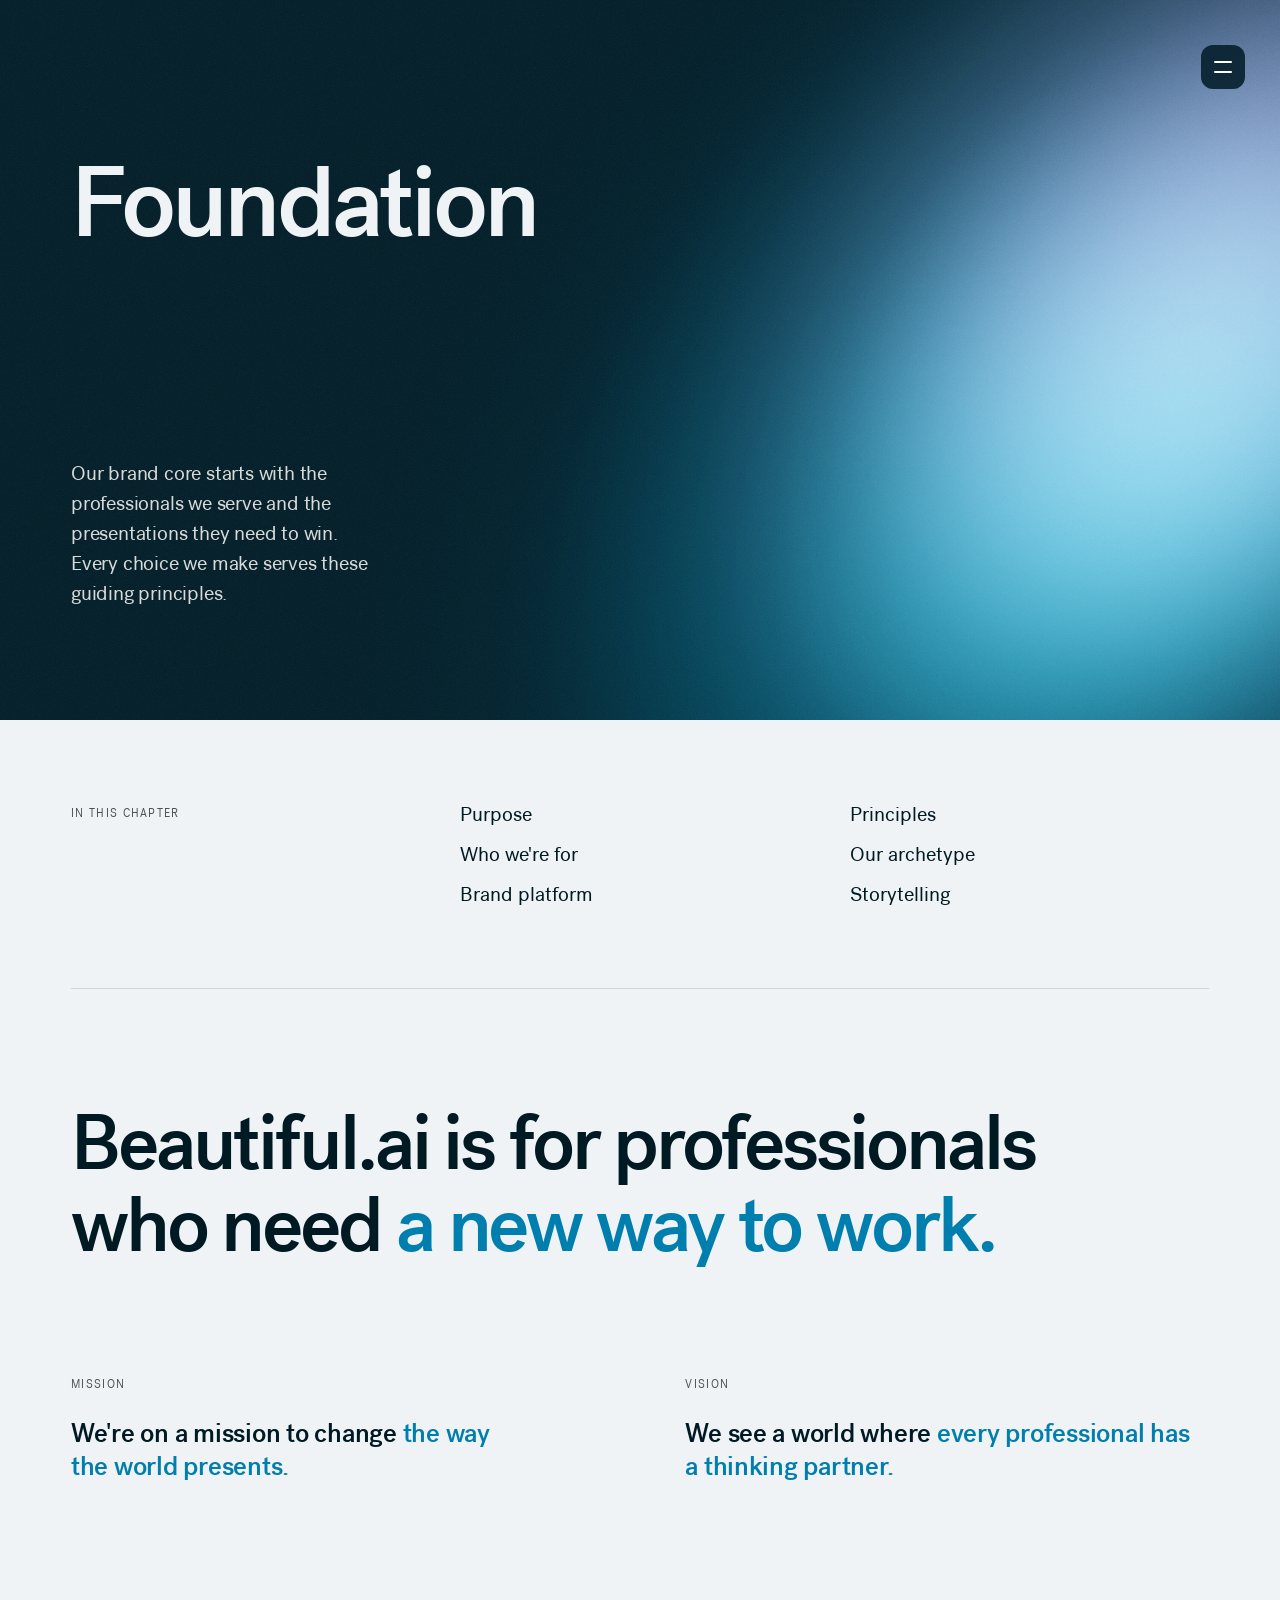
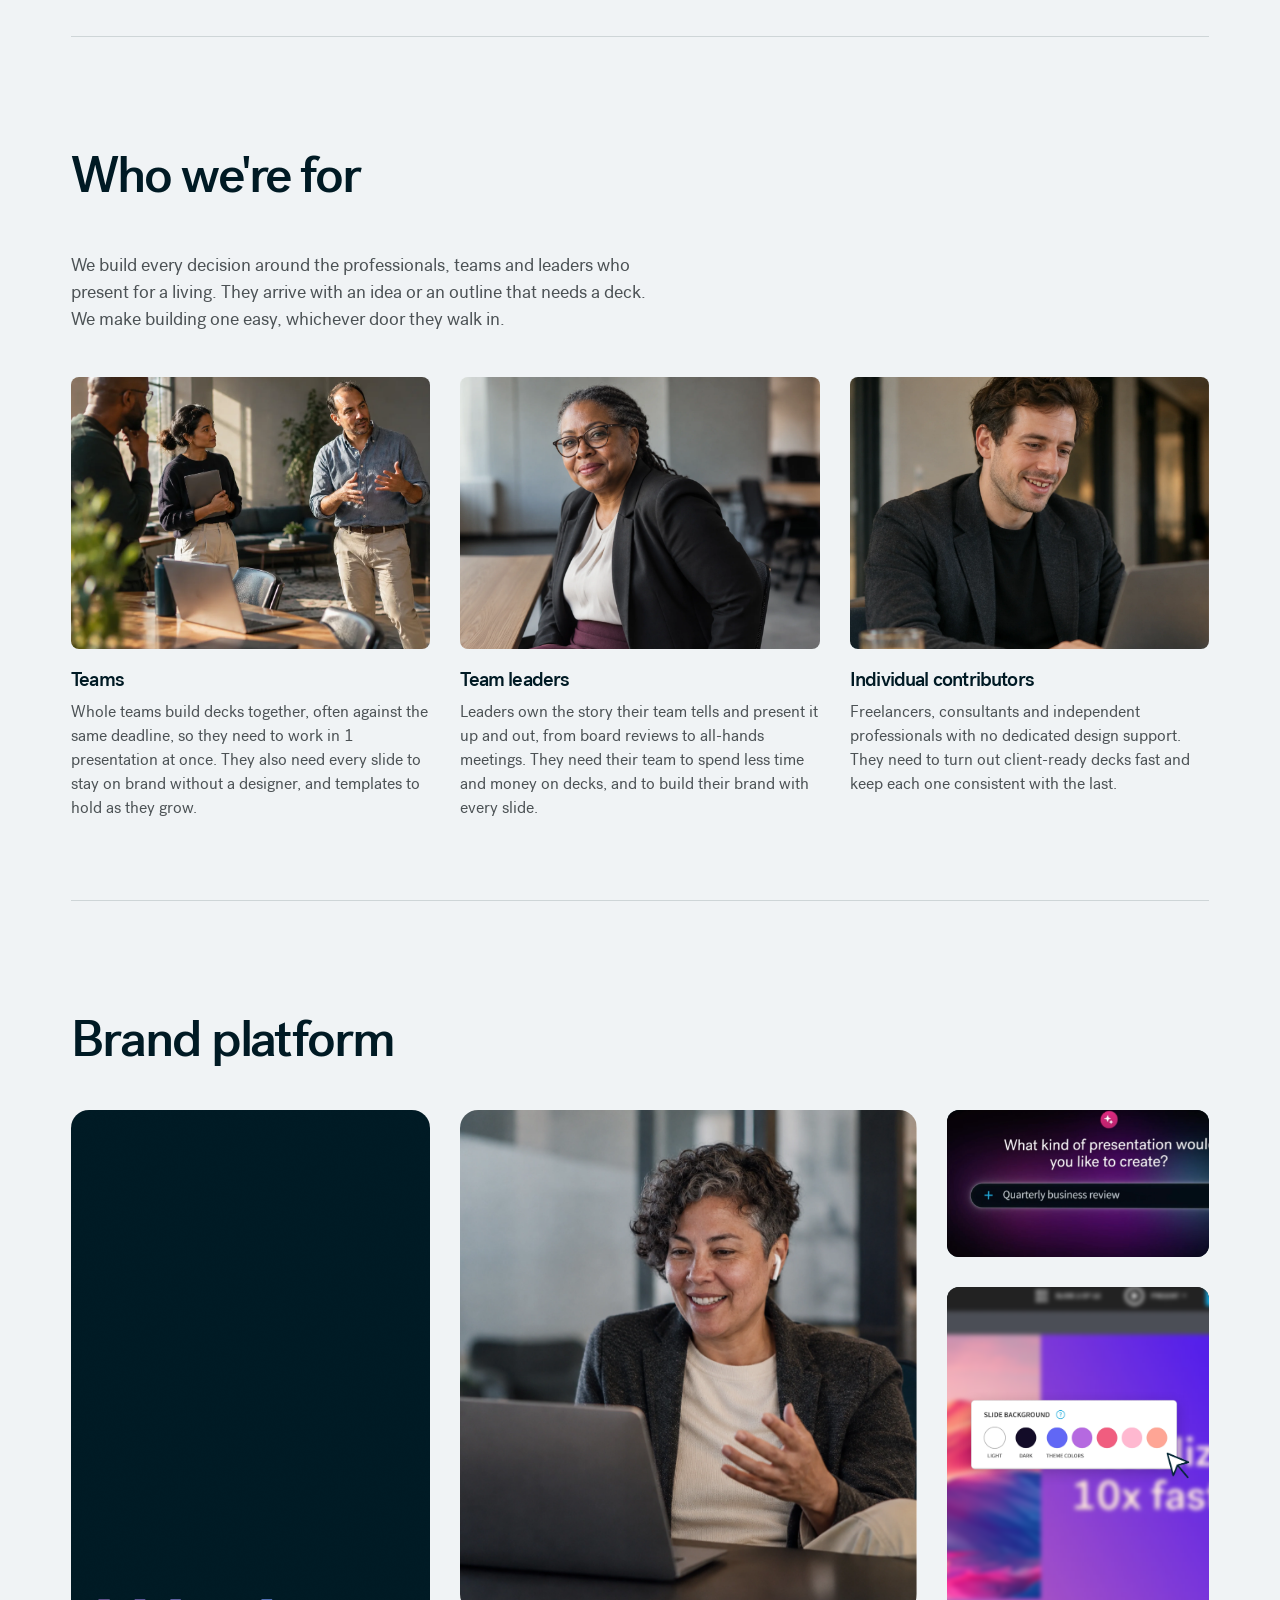
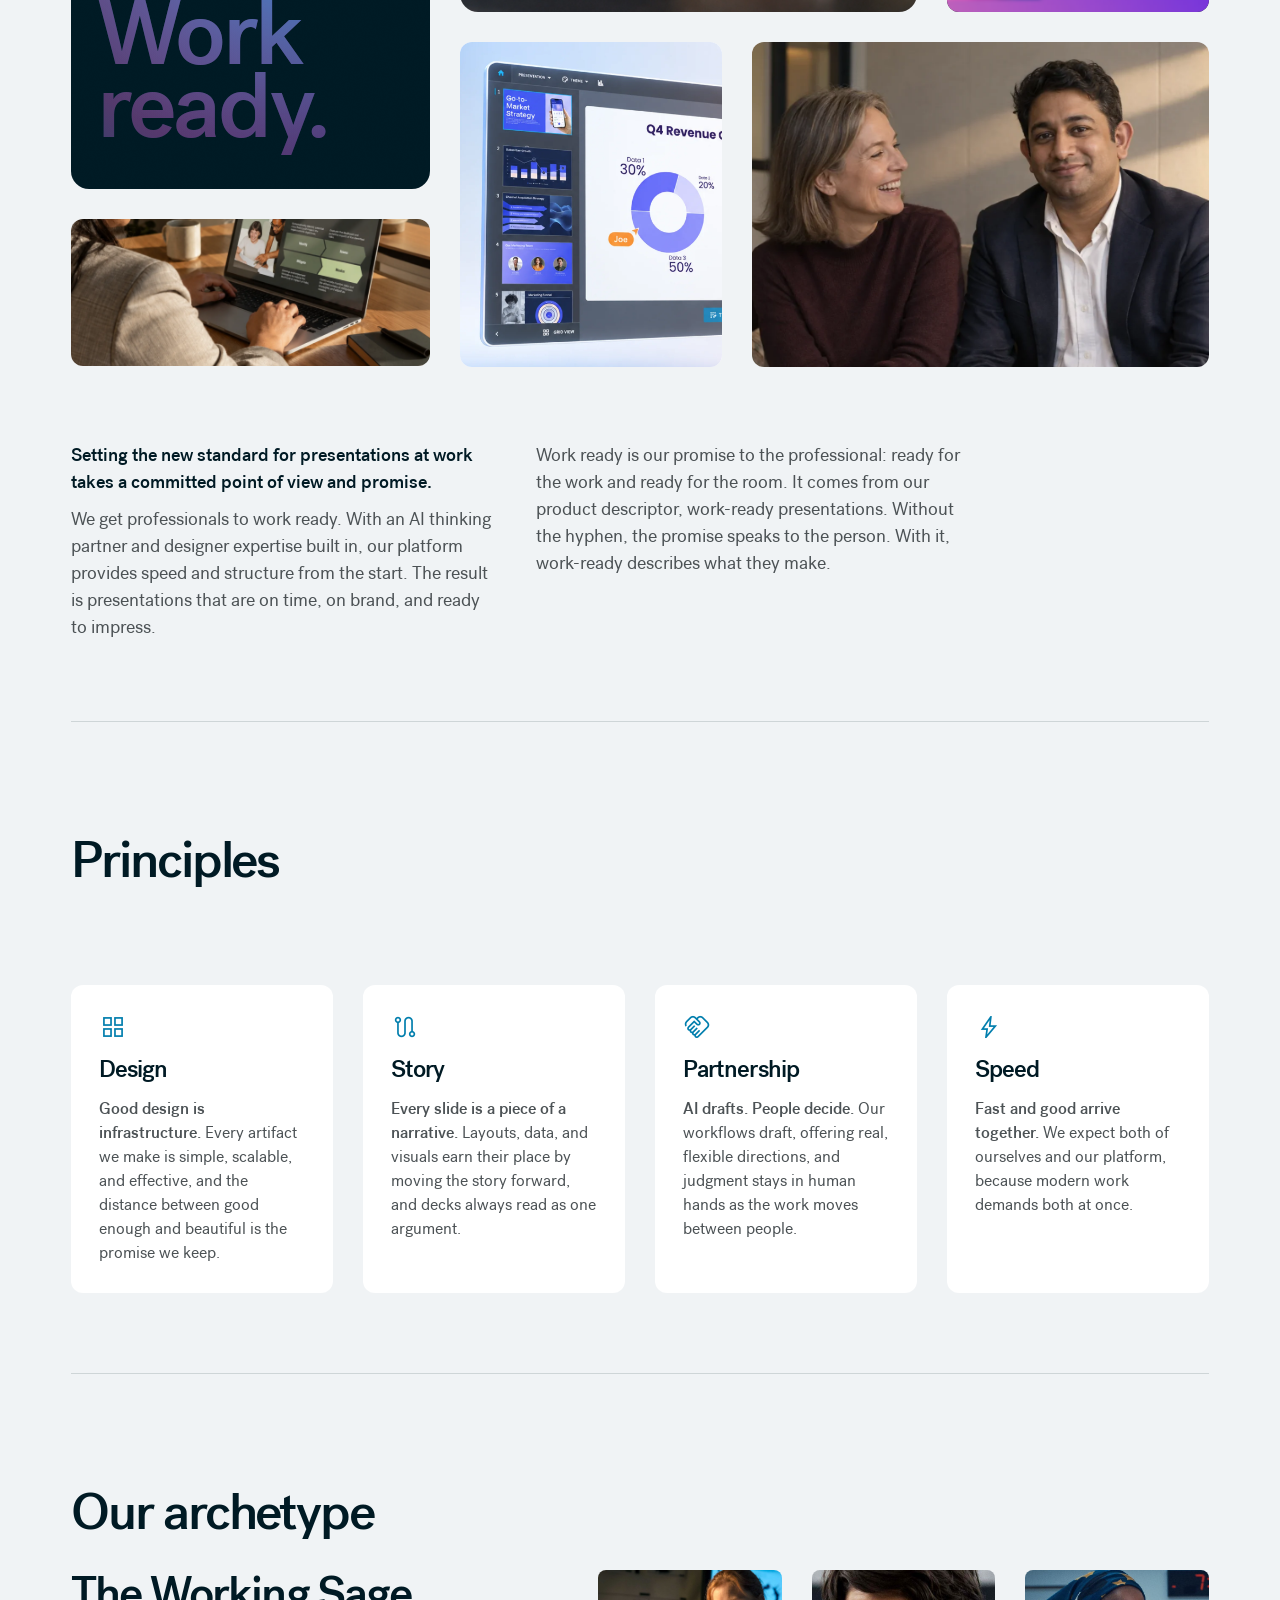
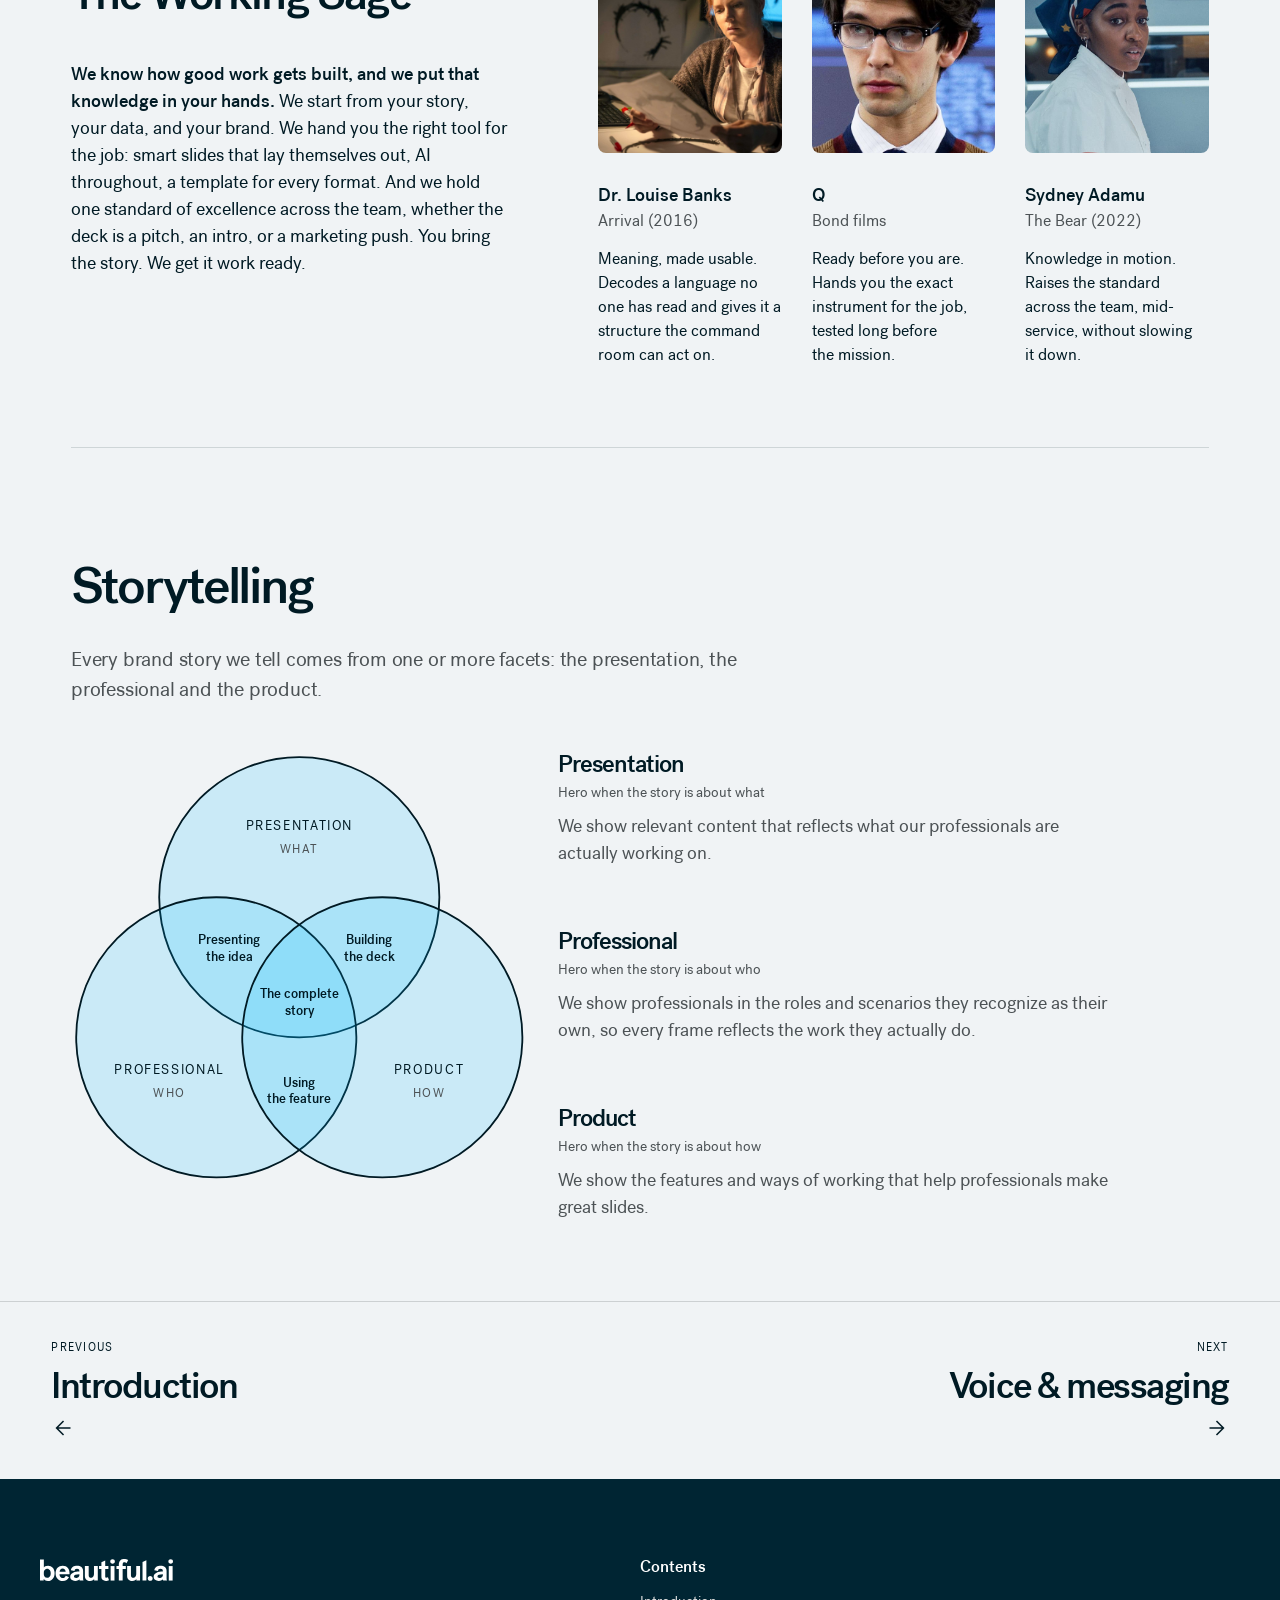
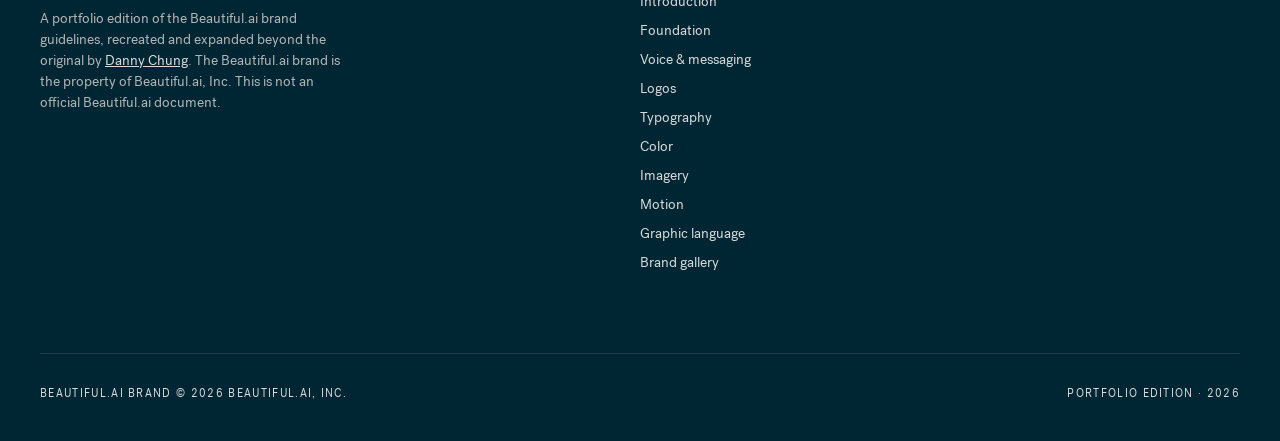
==== commit ef11bd49: "Minor: Rename to Image prompt builder - Nav link on every page, builder page title, heading and desc" ====
--- a/beautifulai/01-foundation.html
+++ b/beautifulai/01-foundation.html
@@ -38,7 +38,7 @@
     <a href="motion.html">Motion</a>
     <a href="brand-elements.html">Graphic language</a>
     <a href="06-brand-in-use.html">Brand gallery</a>
-    <a class="nav-tool" href="prompt-builder.html" target="bai-prompt-builder" rel="noopener"><span class="material-symbols-outlined" aria-hidden="true">auto_awesome</span>Photo prompt builder</a>
+    <a class="nav-tool" href="prompt-builder.html" target="bai-prompt-builder" rel="noopener"><span class="material-symbols-outlined" aria-hidden="true">auto_awesome</span>Image prompt builder</a>
   </nav>
   <div class="nav-version">Portfolio edition · 2026</div>
 </header>
